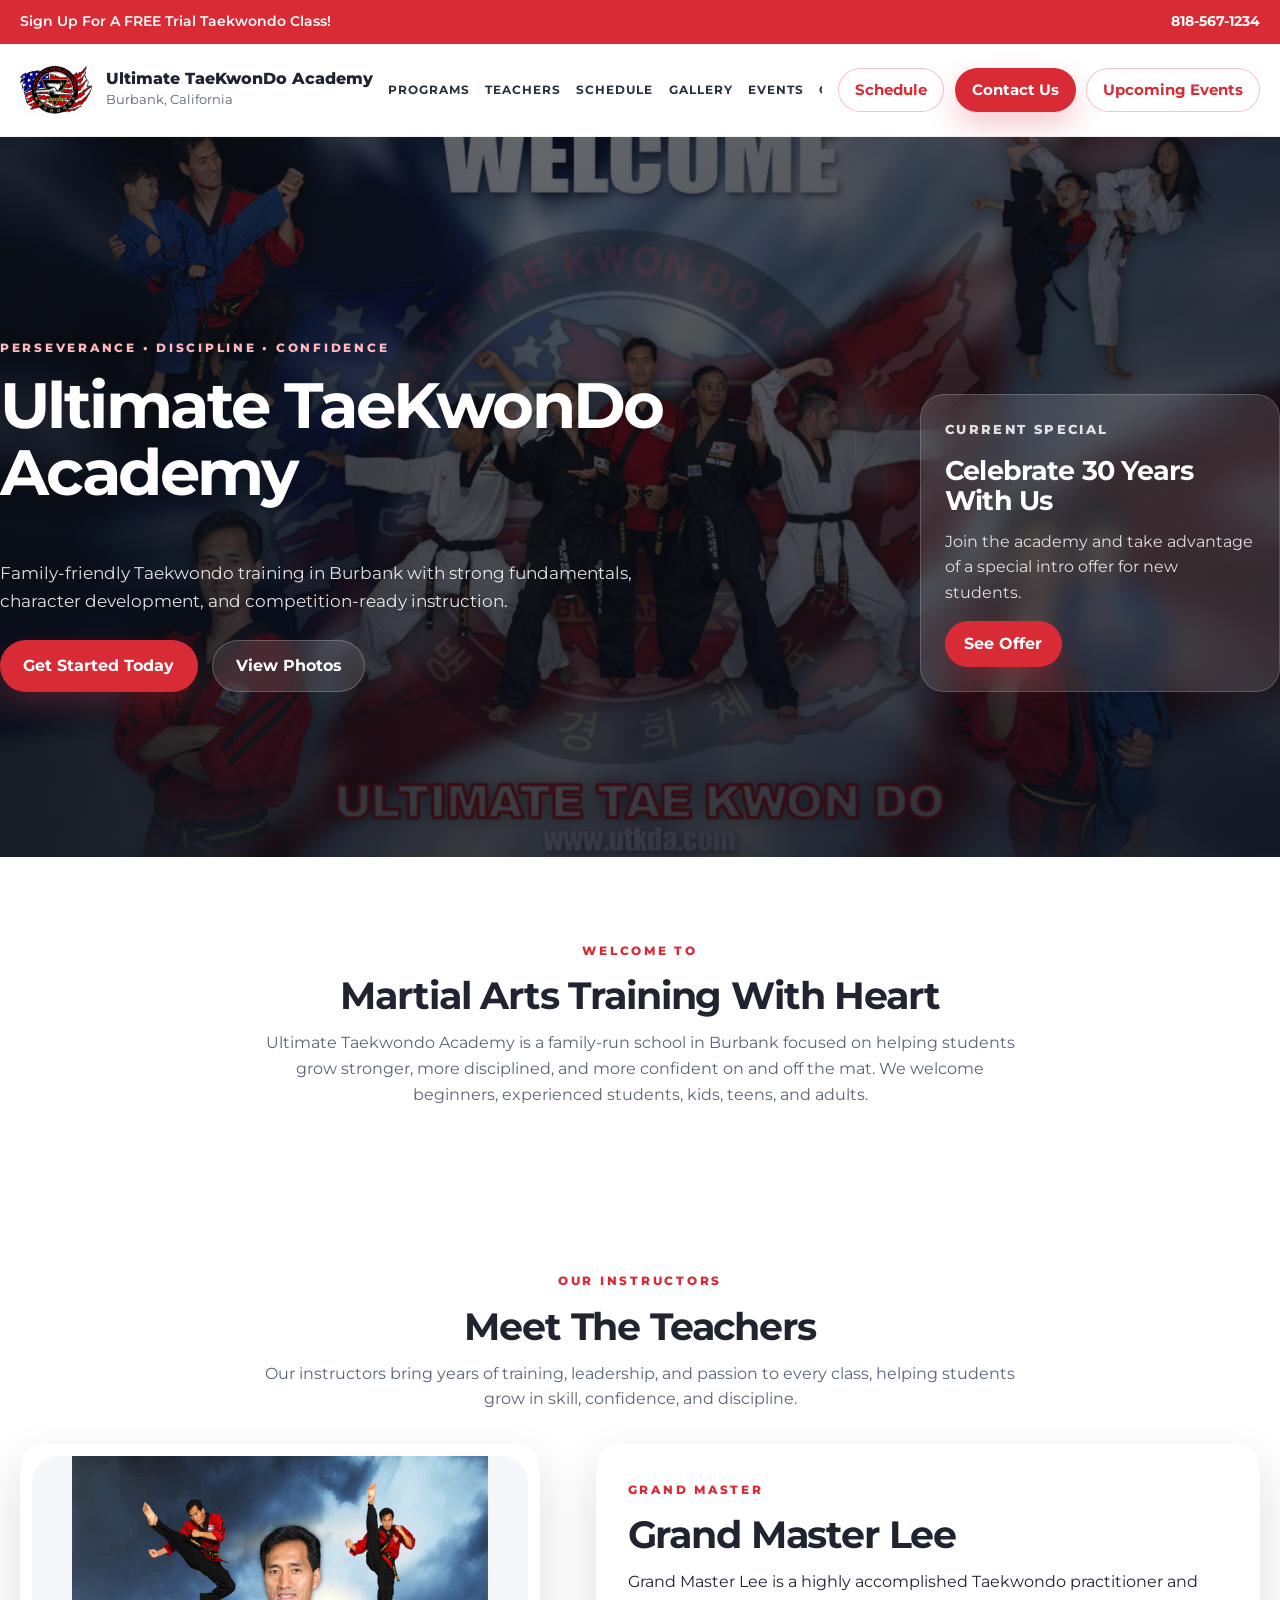
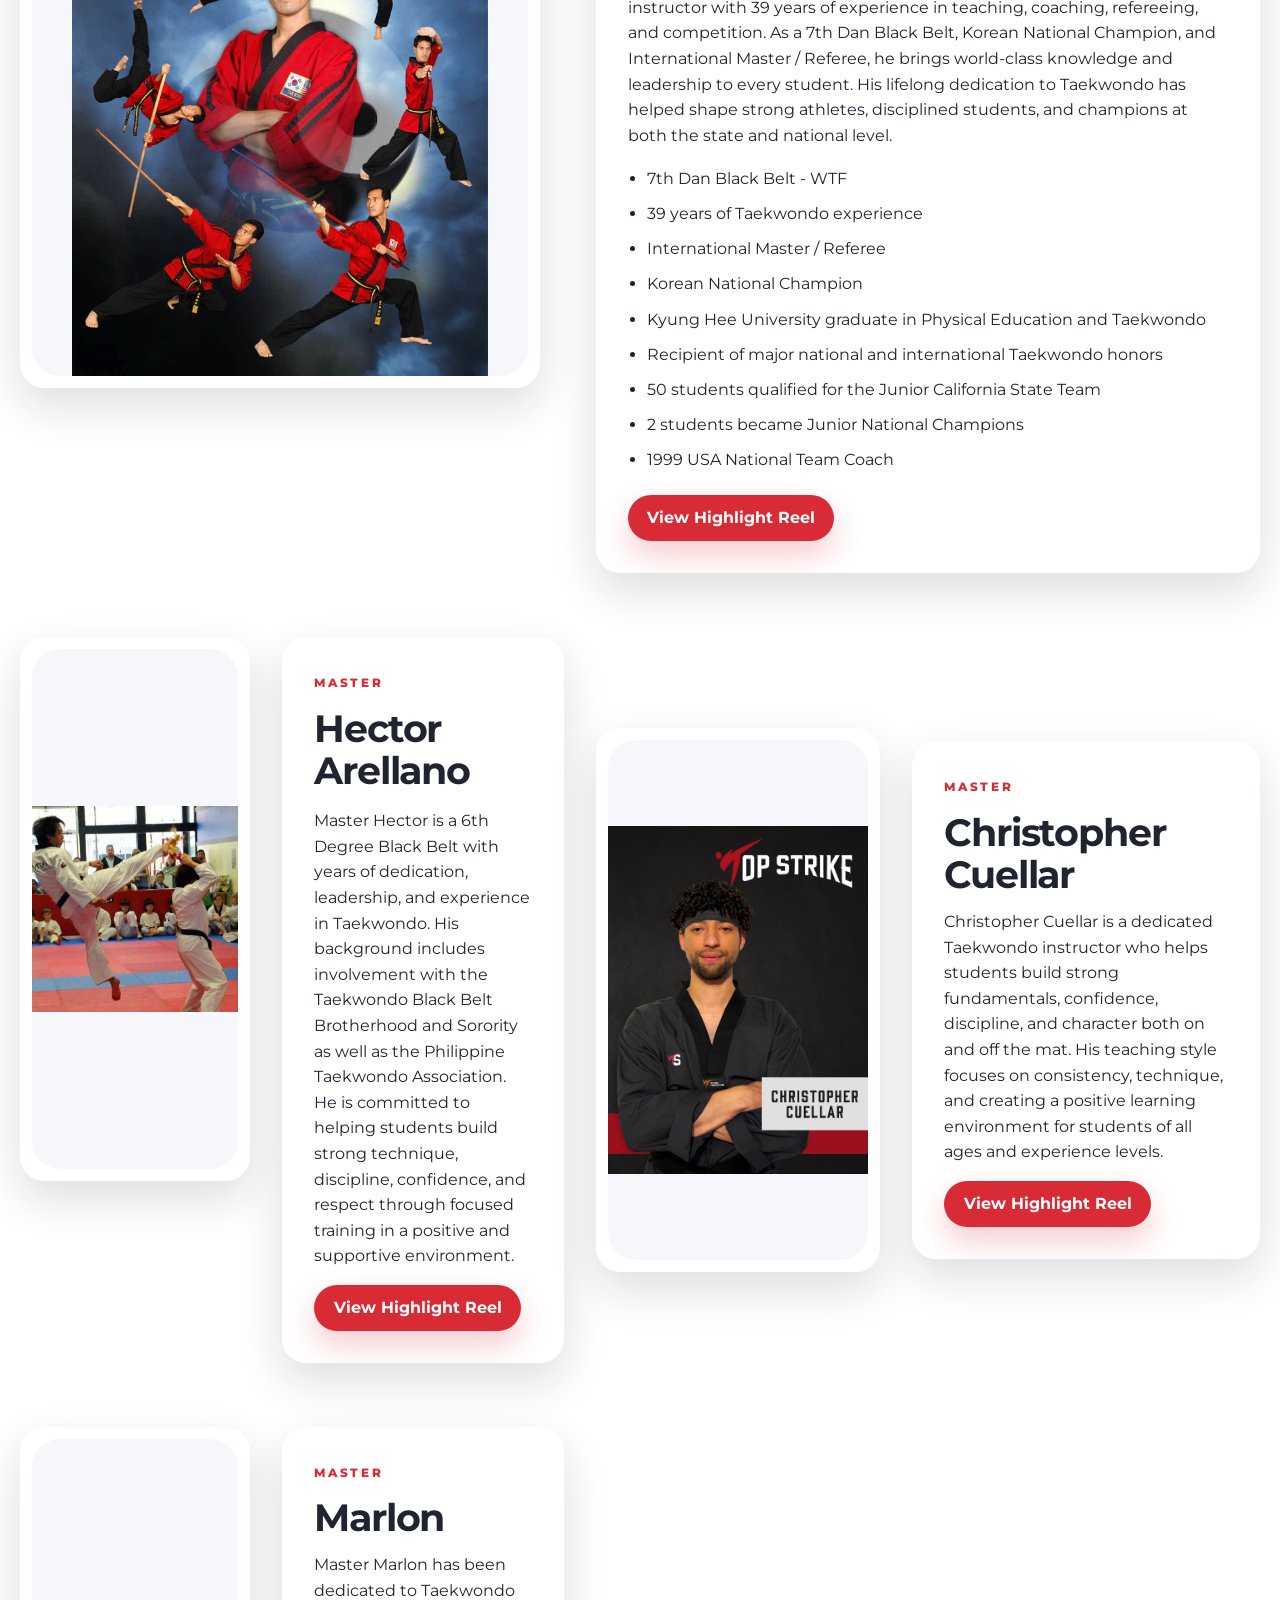
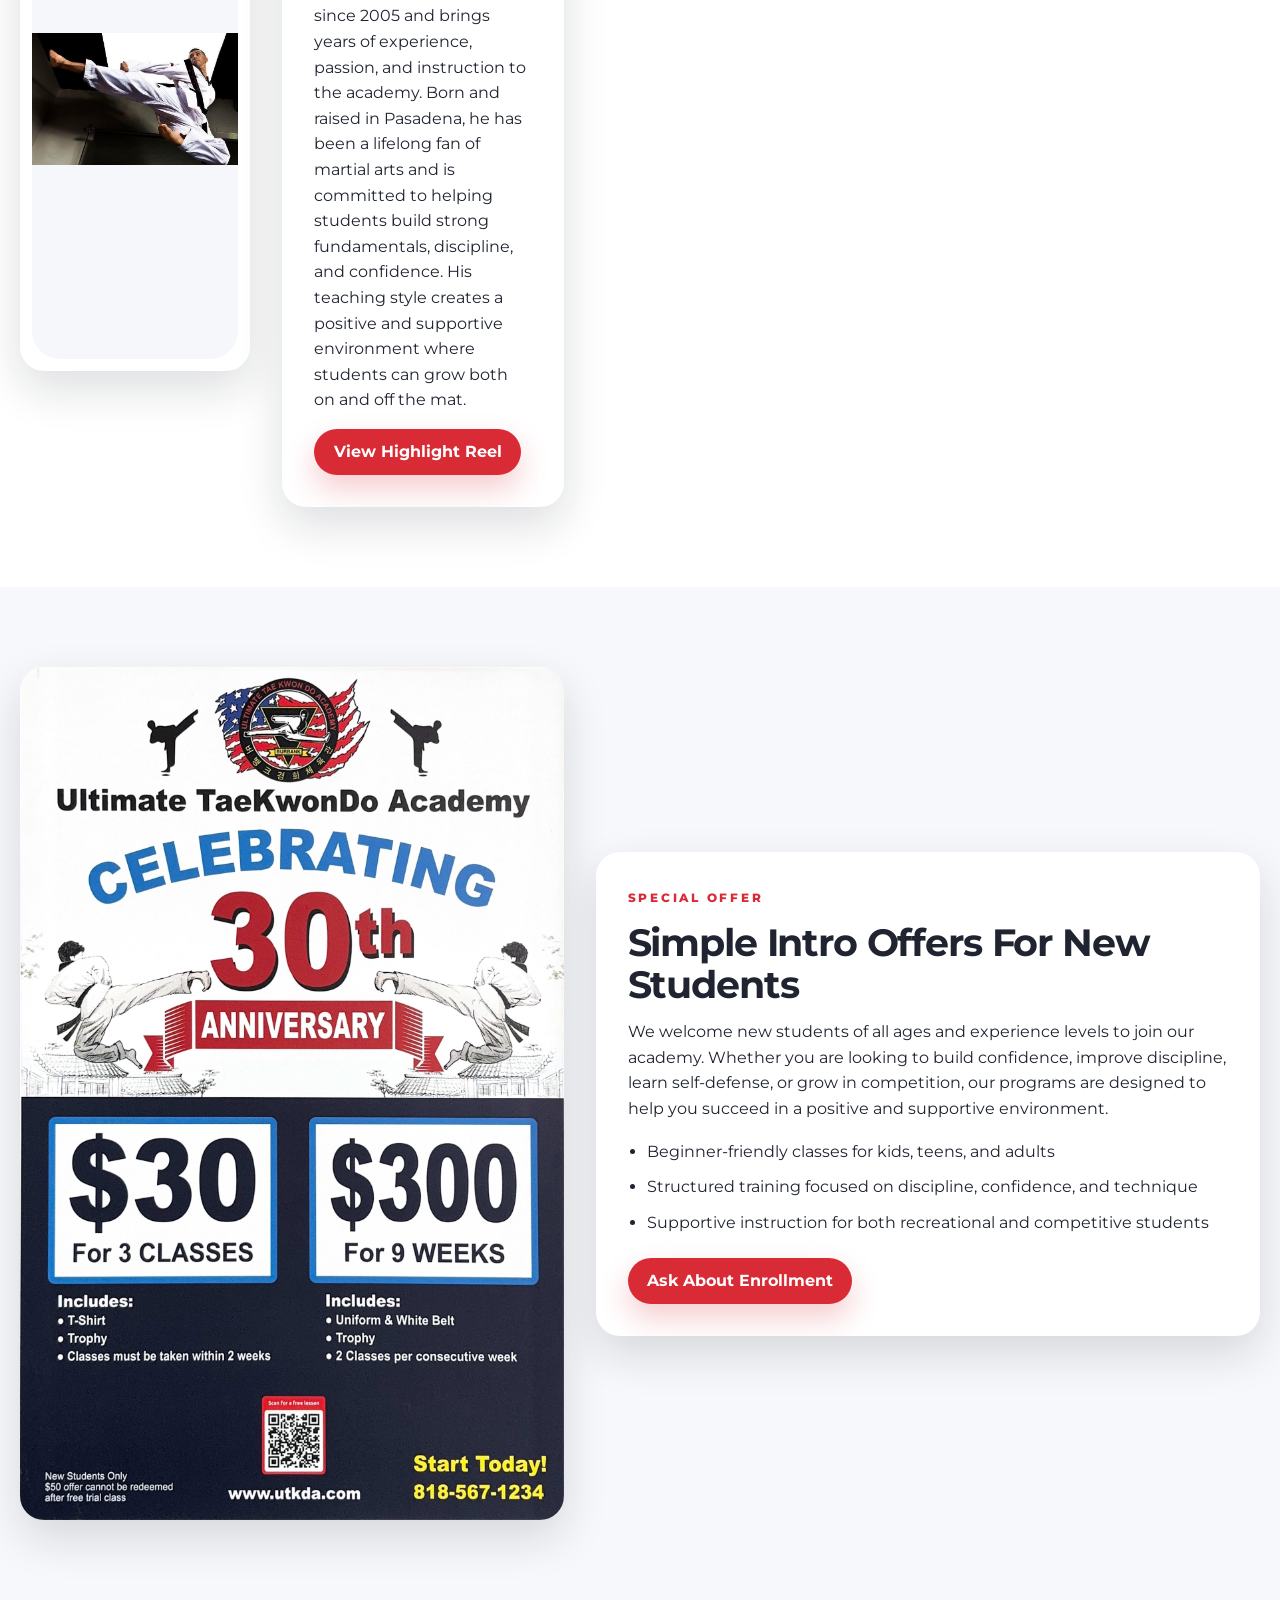
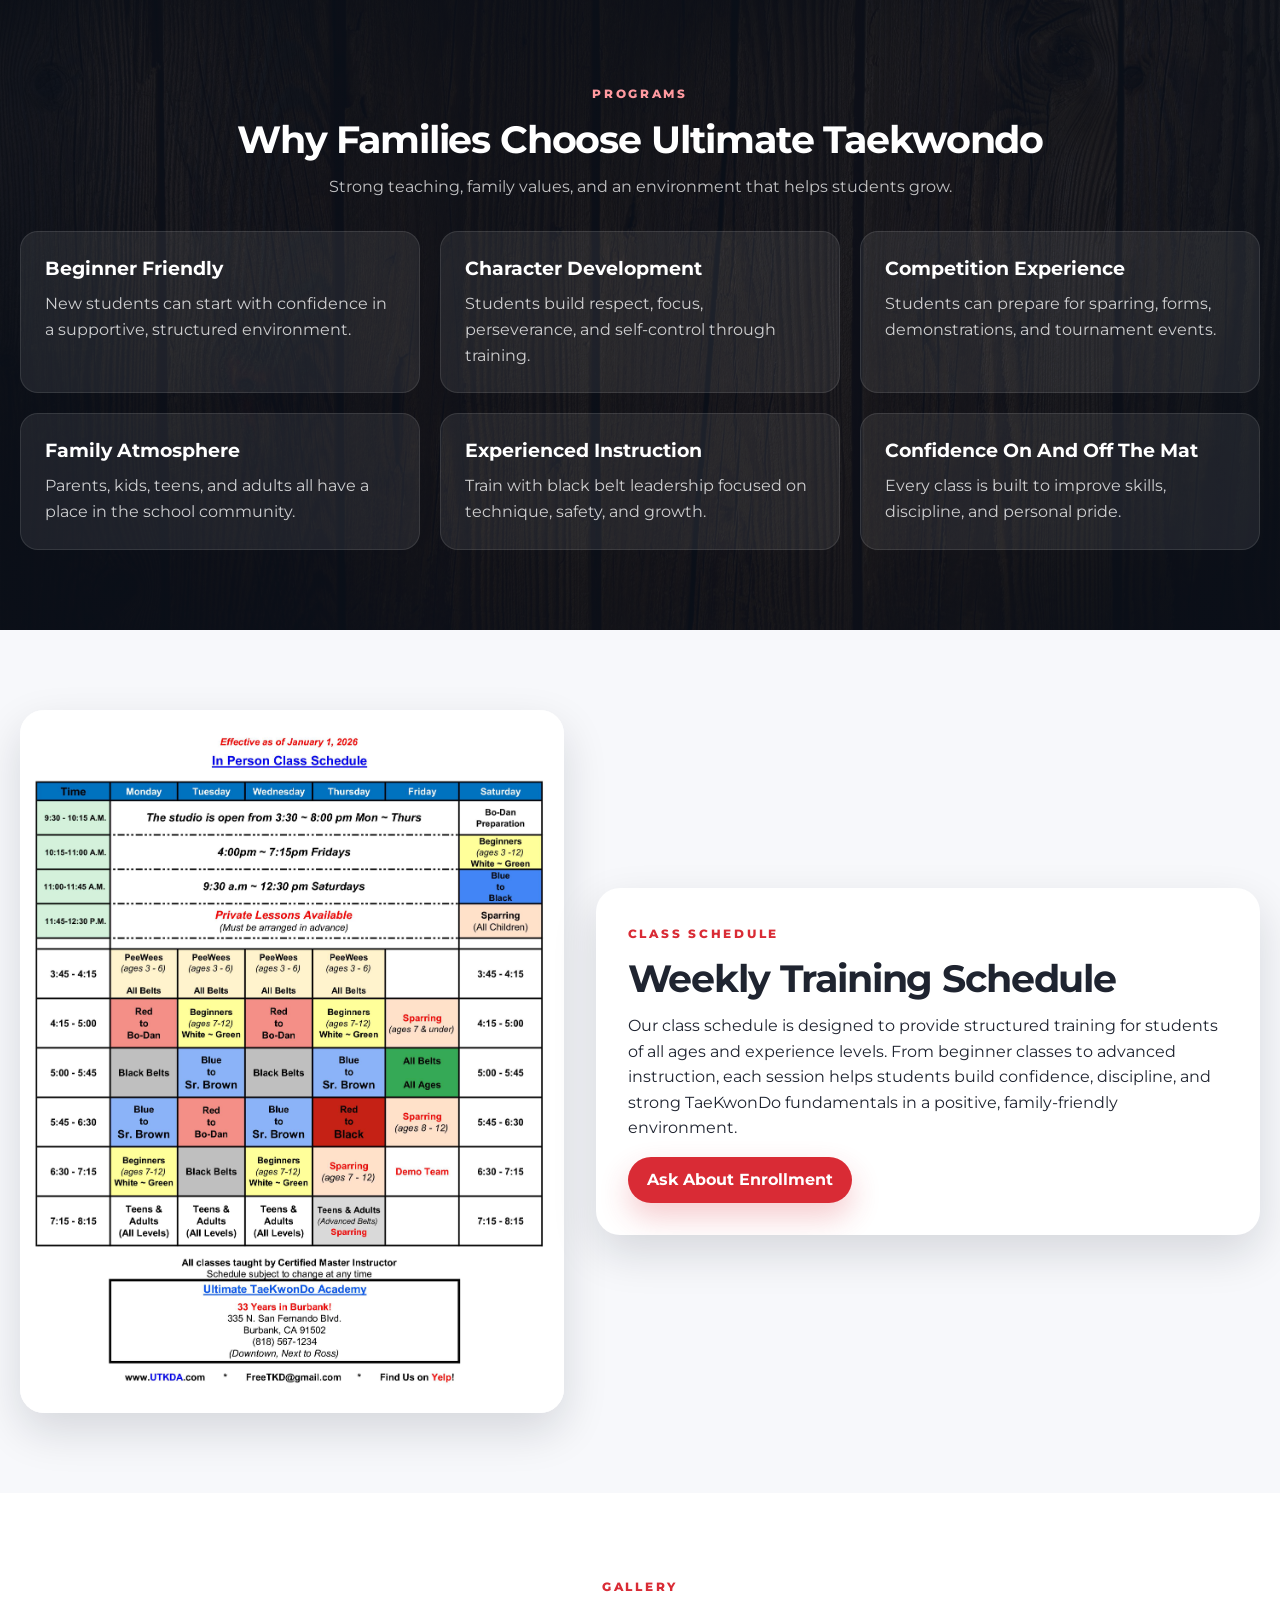
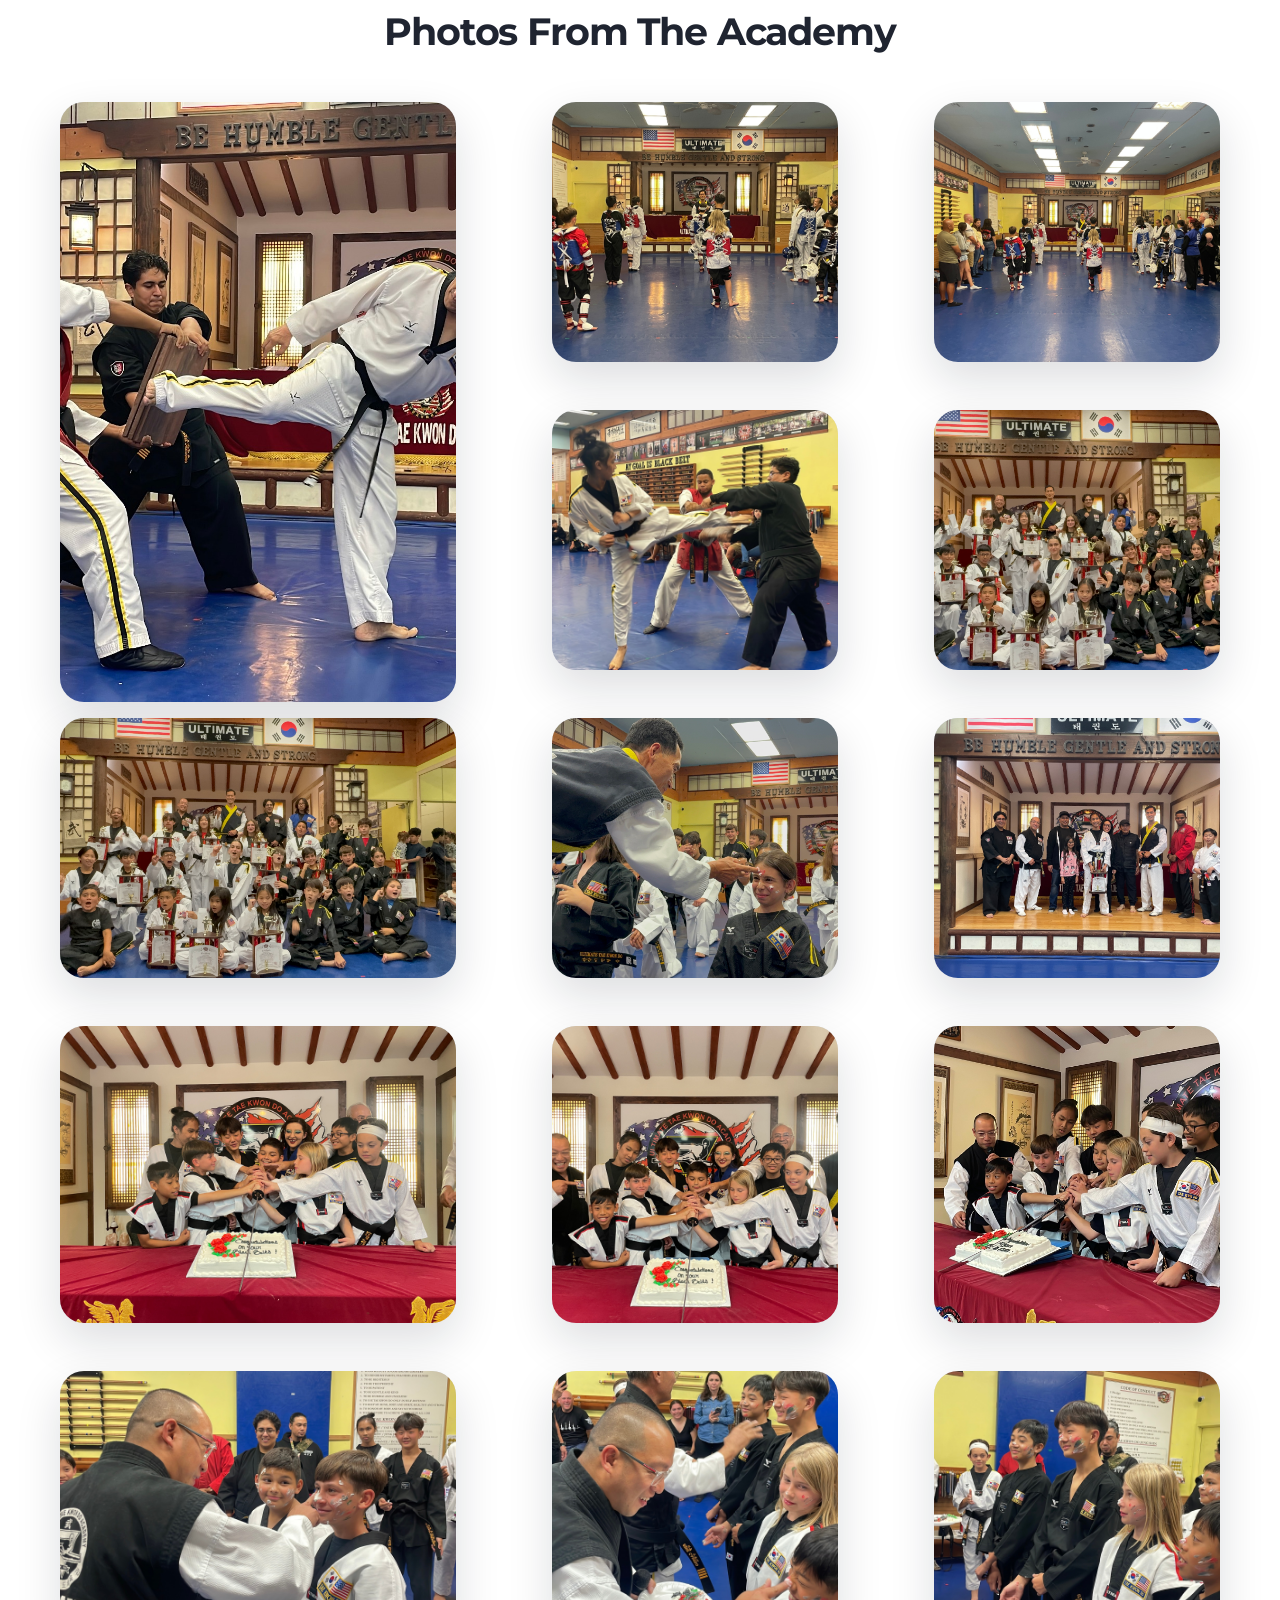
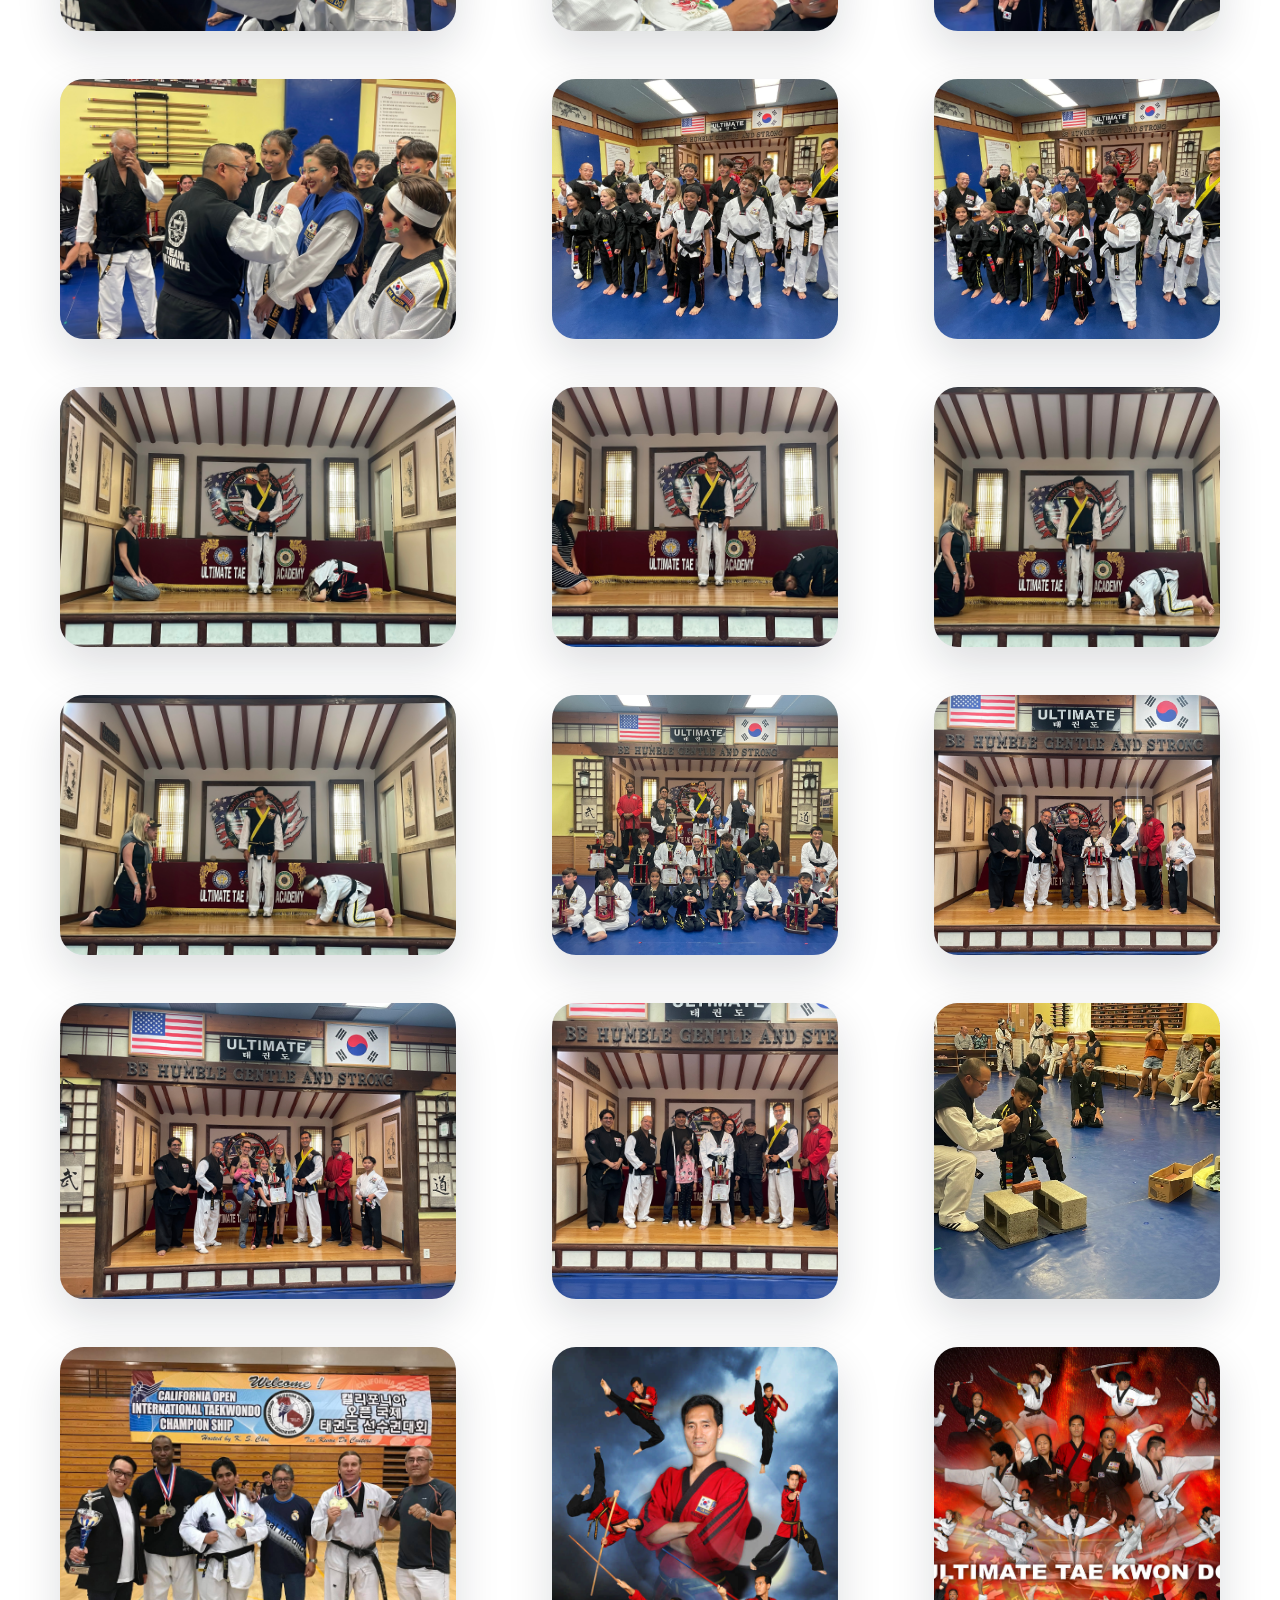
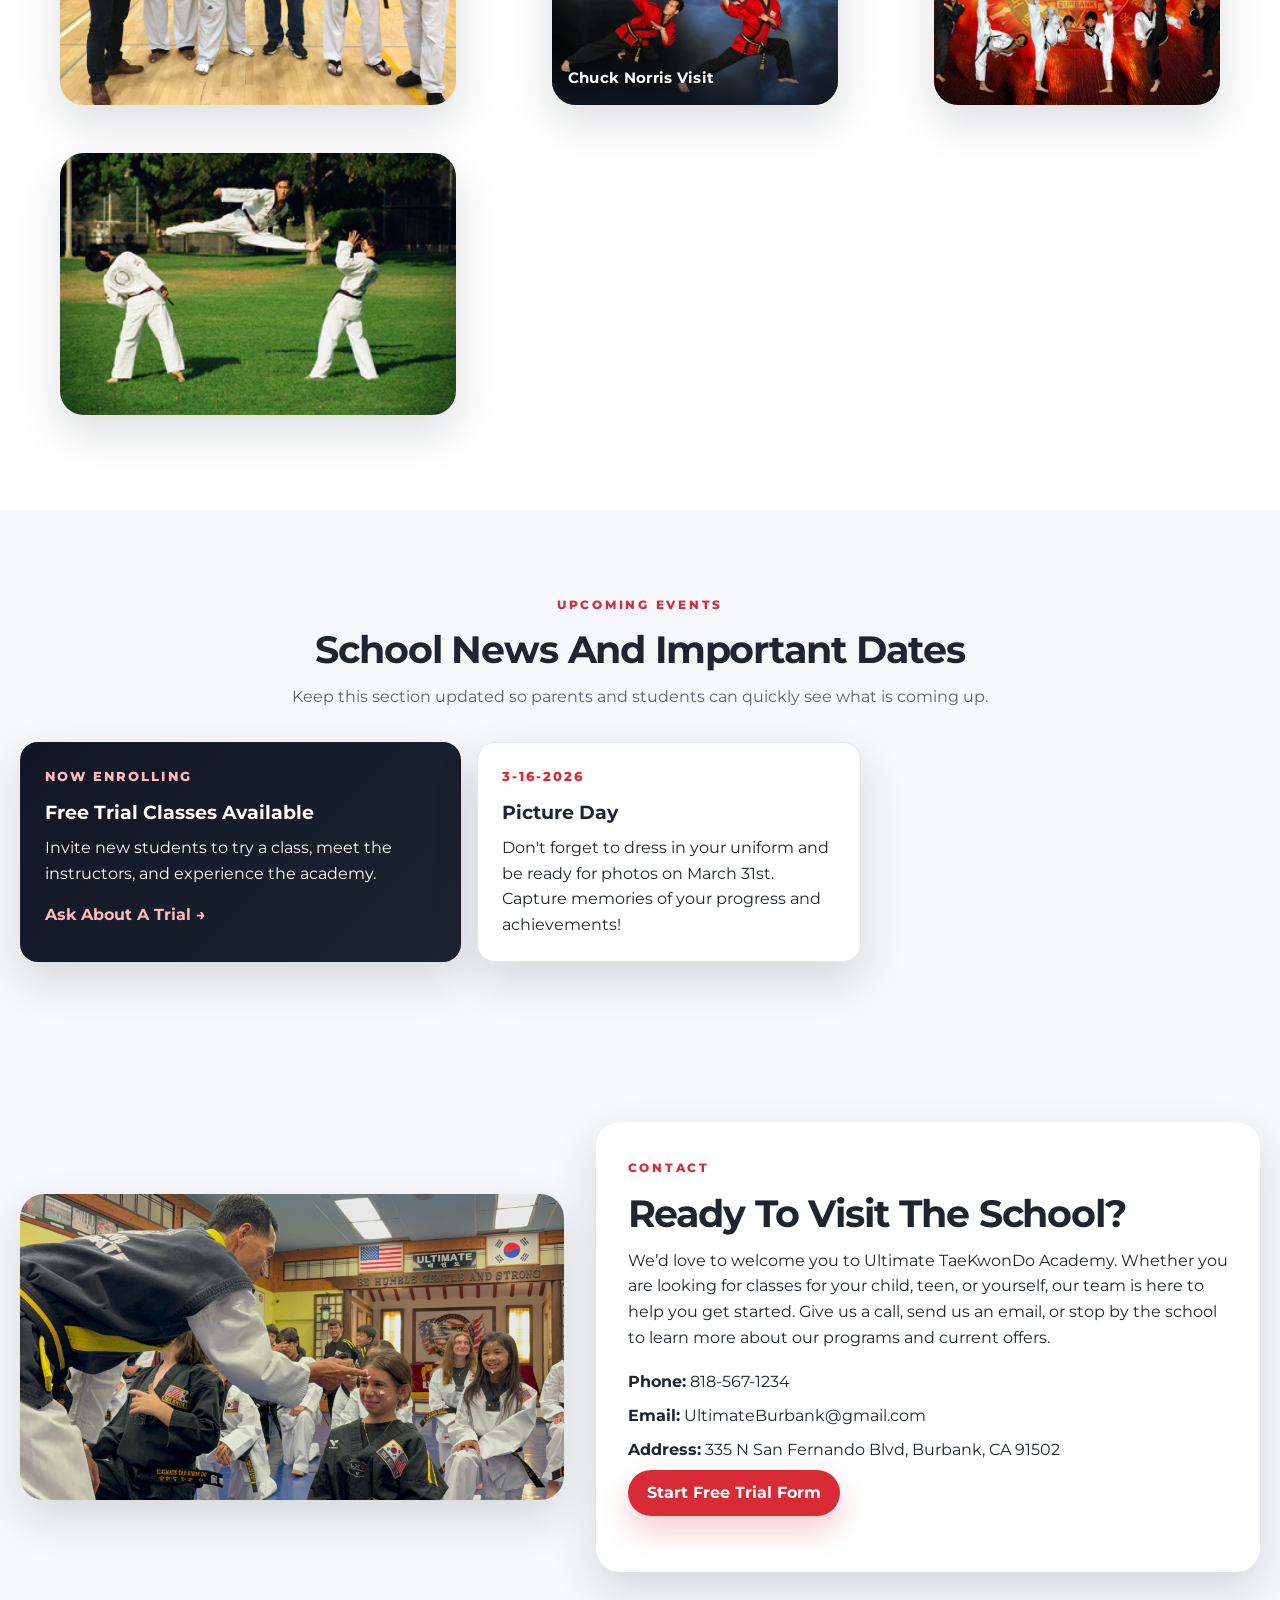
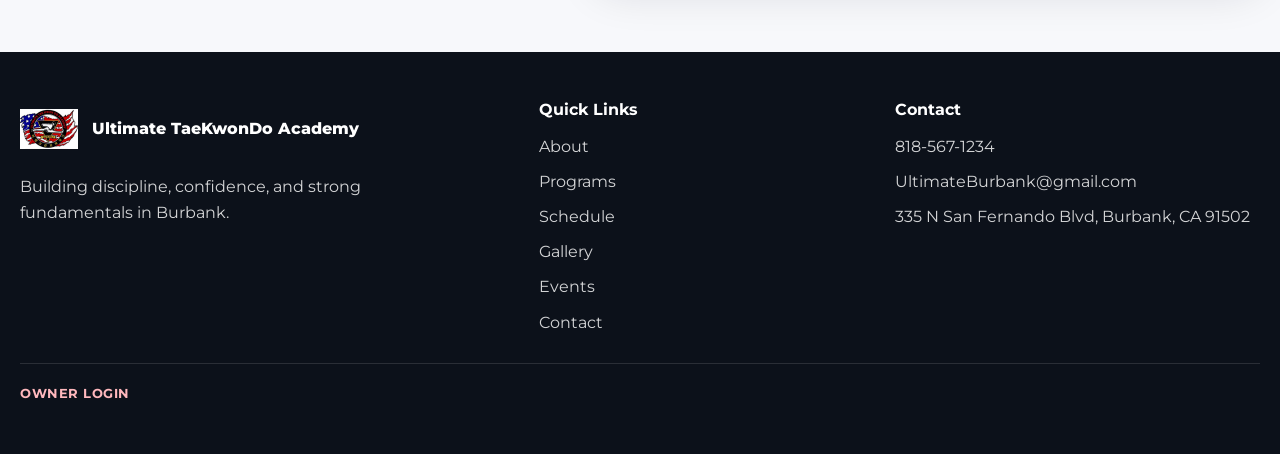
==== index.html @ 9d1178e5 "Add link to start free trial form in contact details" ====
<!DOCTYPE html>
<html lang="en">
<head>
  <meta charset="UTF-8" />
  <meta name="viewport" content="width=device-width, initial-scale=1.0" />
  <title>Ultimate Taekwondo Academy | Burbank</title>
  <meta
    name="description"
    content="Ultimate Taekwondo Academy in Burbank. Family-friendly classes, discipline, confidence, and competition training."
  />
  <link rel="preconnect" href="https://fonts.googleapis.com" />
  <link rel="preconnect" href="https://fonts.gstatic.com" crossorigin />
  <link
    href="https://fonts.googleapis.com/css2?family=Montserrat:wght@400;500;600;700;800&display=swap"
    rel="stylesheet"
  />
  <link rel="stylesheet" href="styles.css" />
</head>
<body>
  <!-- Top red bar -->
  <div class="top-strip">
    <div class="container top-strip-inner">
      <p class="top-strip-message">Sign Up For A FREE Trial Taekwondo Class!</p>
      <div class="top-strip-links">
        <span class="top-strip-phone">818-567-1234</span>
      </div>
    </div>
  </div>

  <!-- Header -->
  <header class="site-header" id="top">
    <div class="container header-row">
      <a class="site-brand" href="#top" aria-label="Ultimate TaeKwonDo Academy home">
        <img src="utkdlogo.png" alt="Ultimate TaeKwonDo Academy logo" />
        <div class="site-brand-text">
          <span class="site-brand-name">Ultimate TaeKwonDo Academy</span>
          <span class="site-brand-location">Burbank, California</span>
        </div>
      </a>

      <button
        class="menu-toggle"
        type="button"
        aria-expanded="false"
        aria-controls="site-nav"
        aria-label="Open navigation"
      >
        <span></span>
        <span></span>
        <span></span>
      </button>

      <nav class="site-nav" id="site-nav">
        <a href="#about">About</a>
        <a href="#programs">Programs</a>
        <a href="#teachers">Teachers</a>
        <a href="#schedule">Schedule</a>
        <a href="#gallery">Gallery</a>
        <a href="#events">Events</a>
        <a href="#contact">Contact</a>
      </nav>

      <div class="header-actions">
        <a class="btn btn-outline" href="#schedule">Schedule</a>
        <a class="btn btn-primary" href="#contact">Contact Us</a>
        <a class="btn btn-outline" href="#events">Upcoming Events</a>
      </div>
    </div>
  </header>

  <main>
    <!-- Hero -->
    <section class="hero" id="hero">
      <div class="hero-slides" aria-hidden="true">
        <img class="hero-slide is-active" src="utkd2.jpg" alt="Student performing a kick" />
        <img class="hero-slide" src="Testing3.jpg" alt="Board breaking demonstration" />
        <img class="hero-slide" src="Testing4.jpg" alt="Students lined up in class" />
        <img class="hero-slide" src="Testing5.jpg" alt="Families watching a Taekwondo event" />
        <img class="hero-slide" src="Testing2.jpg" alt="Student performing a kick" />
      </div>
      <div class="hero-overlay"></div>

      <div class="container hero-content-wrap">
        <div class="hero-content">
          <p class="eyebrow hero-eyebrow">Perseverance • Discipline • Confidence</p>
          <h1>Ultimate TaeKwonDo Academy</h1>
          <p class="hero-text">
            Family-friendly Taekwondo training in Burbank with strong fundamentals,
            character development, and competition-ready instruction.
          </p>
          <div class="hero-actions">
            <a class="btn btn-primary btn-large" href="#contact">Get Started Today</a>
            <a class="btn btn-glass btn-large" href="#gallery">View Photos</a>
          </div>
        </div>

        <div class="hero-notice-card">
          <p class="notice-label">Current Special</p>
          <h2>Celebrate 30 Years With Us</h2>
          <p>
            Join the academy and take advantage of a special intro offer for new students.
          </p>
          <a class="btn btn-primary" href="#special-offer">See Offer</a>
        </div>
      </div>
    </section>

    <!-- About -->
    <section class="section section-light" id="about">
      <div class="container narrow center-text">
        <p class="eyebrow">Welcome To</p>
        <h2>Martial Arts Training With Heart</h2>
        <p class="lead-text">
          Ultimate Taekwondo Academy is a family-run school in Burbank focused on
          helping students grow stronger, more disciplined, and more confident on and off the mat.
          We welcome beginners, experienced students, kids, teens, and adults.
        </p>
      </div>
    </section>

    <!-- TEACHERS -->
<section class="section section-light" id="teachers">
  <div class="container">
    <div class="section-heading center-text">
      <p class="eyebrow">Our Instructors</p>
      <h2>Meet The Teachers</h2>
      <p class="section-subtitle">
        Our instructors bring years of training, leadership, and passion to every class,
        helping students grow in skill, confidence, and discipline.
      </p>
    </div>

    <!-- Teacher 1 -->
    <div class="feature-grid teacher-feature-grid">
      <div class="feature-image-card teacher-feature-image">
        <img src="master lee.jpg" alt="Grand Master Jin H.Lee" />
      </div>

      <div class="feature-copy-card">
  <p class="eyebrow left-eyebrow">Grand Master</p>
  <h2>Grand Master Lee</h2>
  <p>
    Grand Master Lee is a highly accomplished Taekwondo practitioner and instructor
    with 39 years of experience in teaching, coaching, refereeing, and competition.
    As a 7th Dan Black Belt, Korean National Champion, and International Master / Referee,
    he brings world-class knowledge and leadership to every student. His lifelong
    dedication to Taekwondo has helped shape strong athletes, disciplined students,
    and champions at both the state and national level.
  </p>

  <ul class="check-list">
    <li>7th Dan Black Belt - WTF</li>
    <li>39 years of Taekwondo experience</li>
    <li>International Master / Referee</li>
    <li>Korean National Champion</li>
    <li>Kyung Hee University graduate in Physical Education and Taekwondo</li>
    <li>Recipient of major national and international Taekwondo honors</li>
    <li>50 students qualified for the Junior California State Team</li>
    <li>2 students became Junior National Champions</li>
    <li>1999 USA National Team Coach</li>
  </ul>

  <a class="btn btn-primary" href="https://www.youtube.com/watch?v=v4C84I9bK8o">View Highlight Reel</a>
</div>

 <!-- Teacher 2-->
    <div class="feature-grid teacher-feature-grid">
      <div class="feature-image-card teacher-feature-image">
        <img src="hector.jpg" alt="Master Hector Arellano" />
      </div>

      <div class="feature-copy-card">
        <p class="eyebrow left-eyebrow">Master</p>
        <h2>Hector Arellano</h2>
        <p>
          <p>
  Master Hector is a 6th Degree Black Belt with years of dedication, leadership, and
  experience in Taekwondo. His background includes involvement with the Taekwondo Black Belt
  Brotherhood and Sorority as well as the Philippine Taekwondo Association. He is committed
  to helping students build strong technique, discipline, confidence, and respect through
  focused training in a positive and supportive environment.
</p>
        </p>

        <a class="btn btn-primary" href="https://www.youtube.com/watch?v=3-QNGP22IAQ">View Highlight Reel</a>
      </div>
    </div>

    <!-- Teacher 3 -->
    <div class="feature-grid teacher-feature-grid">
      <div class="feature-image-card teacher-feature-image">
        <img src="Chris2.webp" alt="Master Christopher Cuellar" />
      </div>

      <div class="feature-copy-card">
        <p class="eyebrow left-eyebrow">Master</p>
        <h2>Christopher Cuellar</h2>
        <p>
          Christopher Cuellar is a dedicated Taekwondo instructor who helps students build
          strong fundamentals, confidence, discipline, and character both on and off the mat.
          His teaching style focuses on consistency, technique, and creating a positive
          learning environment for students of all ages and experience levels.
        </p>

        <a class="btn btn-primary" href="https://www.youtube.com/watch?v=3-QNGP22IAQ">View Highlight Reel</a>
      </div>
    </div>

    <!-- Teacher 4 example -->
    <div class="feature-grid teacher-feature-grid">
      <div class="feature-image-card teacher-feature-image">
        <img src="marlon.jpg" alt="Master Marlon" />
      </div>

      <div class="feature-copy-card">
        <p class="eyebrow left-eyebrow">Master</p>
        <h2>Marlon</h2>
        <p> Master Marlon has been dedicated to Taekwondo since 2005 and brings years of experience,
            passion, and instruction to the academy. Born and raised in Pasadena, he has been a lifelong
            fan of martial arts and is committed to helping students build strong fundamentals, discipline,
            and confidence. His teaching style creates a positive and supportive environment where students
            can grow both on and off the mat.
        </p>

        <a class="btn btn-primary" href="https://www.youtube.com/watch?v=a1fY-B2xbzw">View Highlight Reel</a>
      </div>
    </div>
  </div>
</section>

    <!-- Special Offer -->
    <section class="section section-offer" id="special-offer">
      <div class="container feature-grid">
        <div class="feature-image-card">
          <img src="tkdoffer3.jpg" alt="30th anniversary special offer" />
        </div>

        <div class="feature-copy-card">
          <p class="eyebrow left-eyebrow">Special Offer</p>
          <h2>Simple Intro Offers For New Students</h2>
          <p>
    We welcome new students of all ages and experience levels to join our academy.
    Whether you are looking to build confidence, improve discipline, learn self-defense,
    or grow in competition, our programs are designed to help you succeed in a positive
    and supportive environment.
  </p>

  <ul class="check-list">
    <li>Beginner-friendly classes for kids, teens, and adults</li>
    <li>Structured training focused on discipline, confidence, and technique</li>
    <li>Supportive instruction for both recreational and competitive students</li>
  </ul>

  <a class="btn btn-primary" href="#contact">Ask About Enrollment</a>
</div>
      </div>
    </section>


    <!-- Programs -->
    <section class="section section-dark" id="programs">
      <div class="container">
        <div class="section-heading center-text">
          <p class="eyebrow eyebrow-light">Programs</p>
          <h2>Why Families Choose Ultimate Taekwondo</h2>
          <p class="section-subtitle">
            Strong teaching, family values, and an environment that helps students grow.
          </p>
        </div>

        <div class="card-grid">
          <article class="info-card">
            <h3>Beginner Friendly</h3>
            <p>New students can start with confidence in a supportive, structured environment.</p>
          </article>
          <article class="info-card">
            <h3>Character Development</h3>
            <p>Students build respect, focus, perseverance, and self-control through training.</p>
          </article>
          <article class="info-card">
            <h3>Competition Experience</h3>
            <p>Students can prepare for sparring, forms, demonstrations, and tournament events.</p>
          </article>
          <article class="info-card">
            <h3>Family Atmosphere</h3>
            <p>Parents, kids, teens, and adults all have a place in the school community.</p>
          </article>
          <article class="info-card">
            <h3>Experienced Instruction</h3>
            <p>Train with black belt leadership focused on technique, safety, and growth.</p>
          </article>
          <article class="info-card">
            <h3>Confidence On And Off The Mat</h3>
            <p>Every class is built to improve skills, discipline, and personal pride.</p>
          </article>
        </div>
      </div>
    </section>

    <!-- Schedule -->
    <section class="section section-offer" id="schedule">
      <div class="container feature-grid">
        <div class="feature-image-card">
          <img src="2026 class.jpg" alt="Ultimate TaeKwonDo Academy class schedule" />
        </div>

        <div class="feature-copy-card">
          <p class="eyebrow left-eyebrow">Class Schedule</p>
          <h2>Weekly Training Schedule</h2>
          <p>
            Our class schedule is designed to provide structured training for students of all ages
            and experience levels. From beginner classes to advanced instruction, each session helps
            students build confidence, discipline, and strong TaeKwonDo fundamentals in a positive,
            family-friendly environment.
          </p>


          <a class="btn btn-primary" href="#contact">Ask About Enrollment</a>
        </div>
      </div>
    </section>

    <!-- Gallery -->
    <section class="section section-light" id="gallery">
      <div class="container">
        <div class="section-heading center-text">
          <p class="eyebrow">Gallery</p>
          <h2>Photos From The Academy</h2>
        </div>

        <div class="gallery-grid" id="galleryGrid">
          <figure class="gallery-card gallery-card-large">
            <img src="Testing3.jpg" alt="Board breaking demonstration" />
          </figure>
          <figure class="gallery-card">
            <img src="Testing4.jpg" alt="Students lined up in front of the instructor" />
          </figure>
          <figure class="gallery-card">
            <img src="Testing5.jpg" alt="Families and students gathered for class" />
          </figure>
          <figure class="gallery-card">
            <img src="Testing2.jpg" alt="Student performing a kick during training" />
          </figure>
          <figure class="gallery-card">
            <img src="BC1.jpg" alt="Group photo" />
          </figure>
          <figure class="gallery-card">
            <img src="BC2.jpg" alt="Group photo 2" />
          </figure>
          <figure class="gallery-card">
            <img src="BC3.jpg" alt="Group photo 3" />
          </figure>
          <figure class="gallery-card">
            <img src="anniversary-01-group-stage-trophy.jpg" alt="Anniversary group photo 1" />
          </figure>
          <figure class="gallery-card">
            <img src="anniversary-02-cake-cutting-closeup.jpg" alt="Cake cutting close-up" />
          </figure>
          <figure class="gallery-card">
            <img src="anniversary-03-cake-cutting-group.jpg" alt="Cake cutting group photo" />
          </figure>
          <figure class="gallery-card">
            <img src="anniversary-04-cake-cutting-side-angle.jpg" alt="Cake cutting side angle" />
          </figure>
          <figure class="gallery-card">
            <img src="anniversary-05-frosting-fun-boys.jpg" alt="Frosting fun photo" />
          </figure>
          <figure class="gallery-card">
            <img src="anniversary-06-frosting-fun-group.jpg" alt="Frosting fun group" />
          </figure>
          <figure class="gallery-card">
            <img src="anniversary-07-students-with-frosting.jpg" alt="Students with frosting" />
          </figure>
          <figure class="gallery-card">
            <img src="anniversary-08-frosting-blue-uniform.jpg" alt="Blue uniform frosting photo" />
          </figure>
          <figure class="gallery-card">
            <img src="anniversary-09-group-photo-dojo.jpg" alt="Dojo group photo" />
          </figure>
          <figure class="gallery-card">
            <img src="anniversary-10-group-fighting-pose.jpg" alt="Group fighting pose" />
          </figure>
          <figure class="gallery-card">
            <img src="anniversary-11-belt-ceremony-girl-bow.jpg" alt="Belt ceremony girl bow" />
          </figure>
          <figure class="gallery-card">
            <img src="anniversary-12-belt-ceremony-boy-bow.jpg" alt="Belt ceremony boy bow" />
          </figure>
          <figure class="gallery-card">
            <img src="anniversary-13-belt-ceremony-white-uniform-bow.jpg" alt="White uniform bow ceremony" />
          </figure>
          <figure class="gallery-card">
            <img src="anniversary-14-belt-ceremony-rise.jpg" alt="Belt ceremony rise" />
          </figure>
          <figure class="gallery-card">
            <img src="anniversary-15-awards-group-trophies.jpg" alt="Awards group with trophies" />
          </figure>
          <figure class="gallery-card">
            <img src="anniversary-16-family-stage-trophy-boy.jpg" alt="Family stage trophy photo" />
          </figure>
          <figure class="gallery-card">
            <img src="anniversary-17-family-stage-trophy-girl.jpg" alt="Family stage trophy girl" />
          </figure>
          <figure class="gallery-card">
            <img src="anniversary-18-family-group-stage-trophy.jpg" alt="Family group stage trophy" />
          </figure>
          <figure class="gallery-card">
            <img src="anniversary-19-brick-break-prep.jpg" alt="Brick break preparation" />
          </figure>
          <figure class="gallery-card">
            <img src="california open.jpg" alt="California Open" />
          </figure>
          <figure class="gallery-card">
            <img src="chuck norris.jpg" alt="Chuck Norris" />
          </figure>
          <figure class="gallery-card">
            <img src="utkd.jpg" alt="Ultimate Taekwondo Academy" />
          </figure>
          <figure class="gallery-card">
            <img src="scissors.jpg" alt="Scissors kick" />
          </figure>
        </div>
      </div>
    </section>

    <!-- Events -->
    <section class="section section-news" id="events">
      <div class="container">
        <div class="section-heading center-text">
          <p class="eyebrow">Upcoming Events</p>
          <h2>School News And Important Dates</h2>
          <p class="section-subtitle">
            Keep this section updated so parents and students can quickly see what is coming up.
          </p>
        </div>

        <div class="news-grid" id="newsGrid">
          <article class="news-card featured-news-card">
            <p class="news-date">Now Enrolling</p>
            <h3>Free Trial Classes Available</h3>
            <p>
              Invite new students to try a class, meet the instructors, and experience the academy.
            </p>
            <a href="#contact" class="text-link">Ask About A Trial →</a>
          </article>

          <article class="news-card">
            <p class="news-date">3-13-2026</p>
            <h3>Upcoming Belt Test</h3>
            <p>
              March 15th is the next belt test. Make sure to review the requirements and practice your forms!
            </p>
          </article>

          <article class="news-card">
            <p class="news-date">3-16-2026</p>
            <h3>Picture Day</h3>
            <p>
              Don't forget to dress in your uniform and be ready for photos on March 31st. Capture memories of your progress and achievements!
            </p>
          </article>
        </div>
      </div>
    </section>

    <!-- Contact -->
    <section class="section section-contact" id="contact">
      <div class="container contact-grid">
        <div class="contact-image-card">
          <img src="BC3.jpg" alt="Students at the academy" />
        </div>

        <div class="contact-copy-card">
          <p class="eyebrow left-eyebrow">Contact</p>
          <h2>Ready To Visit The School?</h2>
          <p>
            We’d love to welcome you to Ultimate TaeKwonDo Academy.
            Whether you are looking for classes for your child, teen, or yourself, our team is here to help you get started.
            Give us a call, send us an email, or stop by the school to learn more about our programs and current offers.
          </p>

          <div class="contact-details">
            <p><strong>Phone:</strong> 818-567-1234</p>
            <p><strong>Email:</strong> UltimateBurbank@gmail.com</p>
            <p><strong>Address:</strong> 335 N San Fernando Blvd, Burbank, CA 91502</p>
            <a href="trial.html" target="_blank" rel="noopener" class="btn btn-primary">
                Start Free Trial Form
          </a>
          </div>
        </div>
      </div>
    </section>
  </main>

  <footer class="site-footer">
    <div class="container footer-grid">
      <div>
        <a class="footer-brand" href="#top">
          <img src="utkdlogo.png" alt="Ultimate TaeKwonDo Academy logo" />
          <span>Ultimate TaeKwonDo Academy</span>
        </a>
        <p class="footer-text">
          Building discipline, confidence, and strong fundamentals in Burbank.
        </p>
      </div>

      <div>
        <h3 class="footer-title">Quick Links</h3>
        <ul class="footer-list">
          <li><a href="#about">About</a></li>
          <li><a href="#programs">Programs</a></li>
          <li><a href="#schedule">Schedule</a></li>
          <li><a href="#gallery">Gallery</a></li>
          <li><a href="#events">Events</a></li>
          <li><a href="#contact">Contact</a></li>
        </ul>
      </div>

      <div>
        <h3 class="footer-title">Contact</h3>
        <ul class="footer-list footer-contact-list">
          <li>818-567-1234</li>
          <li>UltimateBurbank@gmail.com</li>
          <li>335 N San Fernando Blvd, Burbank, CA 91502</li>
        </ul>
      </div>
    </div>
    <div class="container footer-admin-row">
      <a class="footer-admin-link" href="admin/">Owner Login</a>
    </div>
  </footer>

  <!-- Lightbox -->
  <div class="lightbox" id="lightbox" aria-hidden="true">
    <div class="lightbox-backdrop"></div>

    <div class="lightbox-content" role="dialog" aria-modal="true" aria-label="Image preview">
      <button class="lightbox-close" id="lightboxClose" aria-label="Close image preview">
        &times;
      </button>

      <img id="lightboxImage" src="" alt="" />

      <div class="lightbox-actions">
        <a id="lightboxDownload" class="btn btn-primary" href="" download>
          Download Image
        </a>
      </div>
    </div>
  </div>

  <script src="script.js"></script>
</body>
</html>
---- styles.css ----
:root {
  --red: #d92b35;
  --red-dark: #b51f27;
  --navy: #101723;
  --navy-soft: #1c2431;
  --white: #ffffff;
  --off-white: #f7f8fb;
  --text: #1f2430;
  --muted: #5b6474;
  --border: #e6e8ee;
  --shadow: 0 18px 45px rgba(16, 23, 35, 0.14);
  --radius-lg: 24px;
  --radius-md: 18px;
  --radius-sm: 12px;
  --max-width: 1400px;
}

*,
*::before,
*::after {
  box-sizing: border-box;
}

html {
  scroll-behavior: smooth;
}

body {
  margin: 0;
  font-family: "Montserrat", system-ui, -apple-system, BlinkMacSystemFont, "Segoe UI", sans-serif;
  color: var(--text);
  background: var(--off-white);
  line-height: 1.6;
}

img {
  display: block;
  max-width: 100%;
}

a {
  color: inherit;
  text-decoration: none;
}

button,
input,
textarea {
  font: inherit;
}

.container {
  width: min(var(--max-width), calc(100% - 2.5rem));
  margin: 0 auto;
}

.narrow {
  max-width: 850px;
}

.section {
  padding: 5rem 0;
}

.section-light {
  background: var(--white);
}

.section-dark {
  background:
    linear-gradient(rgba(11, 17, 27, 0.88), rgba(11, 17, 27, 0.88)),
    url("wood.jpg") center / cover;
  color: var(--white);
}

.section-offer,
.section-contact,
.section-news {
  background: var(--off-white);
}

.center-text {
  text-align: center;
}

.section-heading {
  margin-bottom: 2rem;
}

.section-subtitle,
.lead-text {
  color: var(--muted);
  max-width: 760px;
  margin: 0 auto;
}

.section-dark .section-subtitle,
.section-dark .lead-text {
  color: rgba(255, 255, 255, 0.74);
}

h1,
h2,
h3,
p {
  margin-top: 0;
}

h1 {
  font-size: clamp(2.8rem, 5vw, 4.6rem);
  line-height: 1.05;
  letter-spacing: -0.04em;
}

h2 {
  font-size: clamp(2rem, 3vw, 3rem);
  line-height: 1.1;
  letter-spacing: -0.03em;
  margin-bottom: 0.8rem;
}

h3 {
  font-size: 1.2rem;
  line-height: 1.25;
  margin-bottom: 0.7rem;
}

.eyebrow {
  display: inline-block;
  margin-bottom: 0.9rem;
  font-size: 0.78rem;
  font-weight: 800;
  letter-spacing: 0.22em;
  text-transform: uppercase;
  color: var(--red);
}

.eyebrow-light {
  color: #ff9aa0;
}

.left-eyebrow {
  text-align: left;
}

.btn {
  display: inline-flex;
  align-items: center;
  justify-content: center;
  gap: 0.5rem;
  min-height: 46px;
  padding: 0.75rem 1.15rem;
  border: 1px solid transparent;
  border-radius: 999px;
  font-weight: 700;
  line-height: 1;
  white-space: nowrap;
  transition:
    transform 0.2s ease,
    background-color 0.2s ease,
    border-color 0.2s ease,
    color 0.2s ease,
    box-shadow 0.2s ease;
}

.btn:hover {
  transform: translateY(-2px);
}

.btn-primary {
  background: var(--red);
  color: var(--white);
  box-shadow: 0 14px 30px rgba(217, 43, 53, 0.24);
}

.btn-primary:hover {
  background: var(--red-dark);
}

.btn-outline {
  background: var(--white);
  color: var(--red);
  border-color: rgba(217, 43, 53, 0.28);
}

.btn-glass {
  background: rgba(255, 255, 255, 0.12);
  color: var(--white);
  border-color: rgba(255, 255, 255, 0.22);
  backdrop-filter: blur(10px);
}

.btn-large {
  min-height: 52px;
  padding-inline: 1.4rem;
}

.text-link {
  color: var(--red);
  font-weight: 700;
}

.top-strip {
  background: var(--red);
  color: var(--white);
  font-size: 0.9rem;
}

.top-strip-inner {
  display: flex;
  align-items: center;
  justify-content: space-between;
  gap: 1rem;
  min-height: 44px;
}

.top-strip-message {
  margin: 0;
  font-weight: 600;
}

.top-strip-links {
  display: flex;
  align-items: center;
  gap: 0.95rem;
  font-weight: 700;
}

.top-strip-phone {
  white-space: nowrap;
}

.site-header {
  position: sticky;
  top: 0;
  z-index: 50;
  background: rgba(255, 255, 255, 0.96);
  backdrop-filter: blur(14px);
  border-bottom: 1px solid rgba(17, 24, 39, 0.06);
}

.header-row {
  display: grid;
  grid-template-columns: auto minmax(0, 1fr) auto;
  align-items: center;
  gap: 1rem;
  min-height: 92px;
}

.site-brand {
  display: inline-flex;
  align-items: center;
  gap: 0.85rem;
  min-width: 0;
}

.site-brand img {
  width: 72px;
  height: 72px;
  object-fit: contain;
  flex-shrink: 0;
}

.site-brand-text {
  display: flex;
  flex-direction: column;
  gap: 0.1rem;
  min-width: 0;
}

.site-brand-name {
  font-size: 0.98rem;
  font-weight: 800;
  line-height: 1.15;
}

.site-brand-location {
  font-size: 0.82rem;
  color: var(--muted);
}

.site-nav {
  display: flex;
  align-items: center;
  justify-content: center;
  gap: 0.95rem;
  flex-wrap: nowrap;
  min-width: 0;
  overflow: hidden;
}

.site-nav a {
  font-size: 0.78rem;
  font-weight: 700;
  letter-spacing: 0.08em;
  text-transform: uppercase;
  color: #263040;
  white-space: nowrap;
  padding: 0.35rem 0;
}

.site-nav a:hover {
  color: var(--red);
}

.header-actions {
  display: flex;
  align-items: center;
  gap: 0.65rem;
  flex-wrap: nowrap;
}

.header-actions .btn {
  min-height: 44px;
  padding: 0.75rem 1rem;
  font-size: 0.94rem;
}

.menu-toggle {
  display: none;
  width: 48px;
  height: 48px;
  padding: 0;
  border: 1px solid var(--border);
  border-radius: 14px;
  background: var(--white);
  justify-content: center;
  align-items: center;
  flex-direction: column;
  gap: 5px;
  cursor: pointer;
}

.menu-toggle span {
  width: 20px;
  height: 2px;
  background: var(--navy);
  border-radius: 999px;
}

.hero {
  position: relative;
  min-height: 80vh;
  display: flex;
  align-items: center;
  overflow: hidden;
  color: var(--white);
  background: #1d2230;
}

.hero-slides,
.hero-overlay {
  position: absolute;
  inset: 0;
}

.hero-slides {
  z-index: 0;
}

.hero-slide {
  position: absolute;
  inset: 0;
  width: 100%;
  height: 100%;
  object-fit: cover;
  opacity: 0;
  transform: scale(1.03);
  transition: opacity 1s ease, transform 6s ease;
}

.hero-slide.is-active {
  opacity: 1;
  transform: scale(1);
}

.hero-overlay {
  z-index: 1;
  background:
    linear-gradient(90deg, rgba(9, 13, 21, 0.76) 0%, rgba(9, 13, 21, 0.55) 42%, rgba(9, 13, 21, 0.7) 100%),
    linear-gradient(180deg, rgba(9, 13, 21, 0.18) 0%, rgba(9, 13, 21, 0.58) 100%);
}

.hero-content-wrap {
  position: relative;
  z-index: 2;
  width: 100%;
  display: grid;
  grid-template-columns: minmax(0, 1.35fr) minmax(280px, 360px);
  gap: 2rem;
  align-items: end;
  padding: 7rem 0 5rem;
}

.hero-content {
  max-width: 760px;
}

.hero-eyebrow {
  color: #ffb7bb;
}

.hero-text {
  max-width: 640px;
  margin-bottom: 1.6rem;
  font-size: 1.08rem;
  color: rgba(255, 255, 255, 0.88);
}

.hero-actions {
  display: flex;
  flex-wrap: wrap;
  gap: 0.9rem;
}

.hero-notice-card {
  background: rgba(255, 255, 255, 0.12);
  border: 1px solid rgba(255, 255, 255, 0.18);
  border-radius: var(--radius-lg);
  padding: 1.5rem;
  backdrop-filter: blur(12px);
  box-shadow: var(--shadow);
}

.notice-label {
  margin-bottom: 0.6rem;
  color: #ffc6ca;
  font-size: 0.82rem;
  font-weight: 800;
  letter-spacing: 0.18em;
  text-transform: uppercase;
}

.hero-notice-card h2 {
  font-size: 1.7rem;
  margin-bottom: 0.8rem;
}

.hero-notice-card p {
  margin-bottom: 1rem;
  color: rgba(255, 255, 255, 0.84);
}

.feature-grid,
.contact-grid {
  display: grid;
  grid-template-columns: minmax(0, 0.9fr) minmax(0, 1.1fr);
  gap: 2rem;
  align-items: center;
}

.feature-image-card,
.feature-copy-card,
.contact-image-card,
.contact-copy-card {
  background: var(--white);
  border-radius: var(--radius-lg);
  overflow: hidden;
  box-shadow: var(--shadow);
}

.feature-image-card img,
.contact-image-card img {
  width: 100%;
  height: 100%;
  object-fit: cover;
}

.feature-copy-card,
.contact-copy-card {
  padding: 2rem;
}

.check-list {
  margin: 1.1rem 0 1.4rem;
  padding-left: 1.2rem;
}

.check-list li + li {
  margin-top: 0.6rem;
}

.card-grid {
  display: grid;
  grid-template-columns: repeat(3, minmax(0, 1fr));
  gap: 1.25rem;
}

.info-card {
  padding: 1.5rem;
  border-radius: var(--radius-md);
  background: rgba(255, 255, 255, 0.08);
  border: 1px solid rgba(255, 255, 255, 0.1);
}

.info-card p {
  margin-bottom: 0;
  color: rgba(255, 255, 255, 0.78);
}

.gallery-grid {
  display: grid;
  grid-template-columns: 1.3fr 1fr 1fr;
  gap: 1rem;
}

.gallery-card {
  min-height: 260px;
  border-radius: var(--radius-lg);
  overflow: hidden;
  box-shadow: var(--shadow);
  background: #dce1ea;
}

.gallery-card {
  position: relative;
}

.gallery-card figcaption {
  position: absolute;
  inset: auto 0 0 0;
  padding: 1rem 1rem 0.95rem;
  background: linear-gradient(180deg, rgba(16, 23, 35, 0), rgba(16, 23, 35, 0.88));
  color: var(--white);
  font-size: 0.95rem;
  font-weight: 700;
  letter-spacing: 0.02em;
  pointer-events: none;
}

.gallery-card-large {
  grid-row: span 2;
  min-height: 100%;
}

.gallery-card img {
  width: 100%;
  height: 100%;
  object-fit: cover;
  transition: transform 0.35s ease;
  cursor: zoom-in;
}

.gallery-card:hover img {
  transform: scale(1.03);
}

.news-grid {
  display: grid;
  grid-template-columns: 1.15fr 1fr 1fr;
  gap: 1rem;
}

.news-card {
  background: var(--white);
  border: 1px solid var(--border);
  border-radius: var(--radius-md);
  padding: 1.5rem;
  box-shadow: var(--shadow);
}

.featured-news-card {
  background: linear-gradient(135deg, var(--navy), var(--navy-soft));
  color: var(--white);
  border-color: transparent;
}

.featured-news-card .text-link,
.featured-news-card .news-date {
  color: #ffb8bd;
}

.news-date {
  font-size: 0.8rem;
  font-weight: 800;
  letter-spacing: 0.16em;
  text-transform: uppercase;
  color: var(--red);
}

.news-card p:last-child {
  margin-bottom: 0;
}

.contact-details {
  margin: 1.2rem 0 1.5rem;
}

.contact-details p {
  margin-bottom: 0.5rem;
}

.contact-form {
  display: grid;
  gap: 1rem;
}

.form-grid {
  display: grid;
  grid-template-columns: repeat(2, minmax(0, 1fr));
  gap: 1rem;
}

.contact-form label {
  display: grid;
  gap: 0.45rem;
  font-weight: 600;
}

.contact-form input,
.contact-form textarea {
  width: 100%;
  padding: 0.95rem 1rem;
  border: 1px solid var(--border);
  border-radius: 14px;
  background: var(--white);
  color: var(--text);
}

.contact-form textarea {
  resize: vertical;
}

.contact-form input:focus,
.contact-form textarea:focus {
  outline: 2px solid rgba(217, 43, 53, 0.18);
  border-color: rgba(217, 43, 53, 0.36);
}

.site-footer {
  padding: 3rem 0;
  background: #0c111a;
  color: rgba(255, 255, 255, 0.82);
}

.footer-grid {
  display: grid;
  grid-template-columns: 1.2fr 0.8fr 0.9fr;
  gap: 2rem;
}

.footer-brand {
  display: inline-flex;
  align-items: center;
  gap: 0.85rem;
  margin-bottom: 1rem;
  font-weight: 800;
  color: var(--white);
}

.footer-brand img {
  width: 58px;
  height: 58px;
  object-fit: contain;
}

.footer-title {
  margin-bottom: 0.85rem;
  font-size: 1rem;
  color: var(--white);
}

.footer-list {
  margin: 0;
  padding: 0;
  list-style: none;
  display: grid;
  gap: 0.6rem;
}

.footer-list a:hover {
  color: #ffb8bd;
}

.footer-text {
  max-width: 360px;
  margin-bottom: 0;
}

/* Lightbox */
.lightbox {
  position: fixed;
  inset: 0;
  z-index: 9999;
  display: none;
  align-items: center;
  justify-content: center;
  padding: 1.5rem;
}

.lightbox.is-open {
  display: flex;
}

.lightbox-backdrop {
  position: absolute;
  inset: 0;
  background: rgba(10, 14, 22, 0.82);
  backdrop-filter: blur(6px);
}

.lightbox-content {
  position: relative;
  z-index: 2;
  width: min(100%, 1100px);
  max-height: 90vh;
  display: flex;
  flex-direction: column;
  align-items: center;
  gap: 1rem;
}

.lightbox-content img {
  width: auto;
  max-width: 100%;
  max-height: 75vh;
  border-radius: 18px;
  box-shadow: 0 18px 50px rgba(0, 0, 0, 0.35);
  background: #fff;
}

.lightbox-actions {
  display: flex;
  justify-content: center;
  gap: 0.75rem;
}

.lightbox-close {
  position: absolute;
  top: -0.5rem;
  right: -0.25rem;
  width: 48px;
  height: 48px;
  border: none;
  border-radius: 999px;
  background: #ffffff;
  color: #101723;
  font-size: 2rem;
  line-height: 1;
  cursor: pointer;
  box-shadow: 0 10px 25px rgba(0, 0, 0, 0.22);
}

.lightbox-close:hover {
  transform: scale(1.05);
}

body.lightbox-open {
  overflow: hidden;
}

@media (max-width: 1180px) {
  .site-header {
    overflow: visible;
  }

  .header-row {
    grid-template-columns: minmax(0, 1fr) auto;
    position: relative;
    min-height: 88px;
  }

  .menu-toggle {
    display: inline-flex;
    justify-self: end;
    z-index: 101;
  }

  .menu-toggle span {
    transition: transform 0.25s ease, opacity 0.25s ease;
  }

  .site-nav,
  .header-actions {
    display: none;
  }

  .site-header.nav-open .site-nav {
    display: flex;
    flex-direction: column;
    align-items: stretch;
    gap: 0.45rem;
    position: absolute;
    top: calc(100% + 0.65rem);
    left: 0;
    right: 0;
    padding: 0.85rem;
    background: rgba(255, 255, 255, 0.98);
    border: 1px solid var(--border);
    border-radius: 20px;
    box-shadow: var(--shadow);
    z-index: 100;
    overflow: visible;
  }

  .site-header.nav-open .site-nav a {
    display: block;
    width: 100%;
    padding: 0.95rem 1rem;
    border-radius: 14px;
    background: var(--white);
    font-size: 0.9rem;
    letter-spacing: 0.06em;
  }

  .site-header.nav-open .site-nav a:hover {
    background: #f6f7fb;
    color: var(--red);
  }

  .site-header.nav-open .menu-toggle span:nth-child(1) {
    transform: translateY(7px) rotate(45deg);
  }

  .site-header.nav-open .menu-toggle span:nth-child(2) {
    opacity: 0;
  }

  .site-header.nav-open .menu-toggle span:nth-child(3) {
    transform: translateY(-7px) rotate(-45deg);
  }

  .hero-content-wrap,
  .feature-grid,
  .contact-grid,
  .footer-grid,
  .news-grid,
  .gallery-grid {
    grid-template-columns: 1fr;
  }

  .card-grid {
    grid-template-columns: repeat(2, minmax(0, 1fr));
  }

  .gallery-card-large {
    grid-row: auto;
  }
}

@media (max-width: 760px) {
  .section {
    padding: 4rem 0;
  }

  .container {
    width: min(var(--max-width), calc(100% - 1.25rem));
  }

  .top-strip-inner {
    flex-direction: column;
    justify-content: center;
    padding: 0.6rem 0;
  }

  .site-brand {
    gap: 0.65rem;
  }

  .site-brand img {
    width: 62px;
    height: 62px;
  }

  .site-brand-name {
    font-size: 0.9rem;
  }

  .site-brand-location {
    font-size: 0.76rem;
  }

  .hero {
    min-height: 72vh;
  }

  .hero-content-wrap {
    padding: 5rem 0 3.5rem;
  }

  .hero-actions,
  .header-actions {
    flex-direction: column;
    align-items: stretch;
  }

  .card-grid,
  .form-grid {
    grid-template-columns: 1fr;
  }

  .feature-copy-card,
  .contact-copy-card {
    padding: 1.5rem;
  }

  .lightbox {
    padding: 1rem;
  }

  .lightbox-content img {
    max-height: 68vh;
  }

  .lightbox-close {
    top: -0.75rem;
    right: 0;
  }

  .lightbox-actions {
    width: 100%;
  }

  .lightbox-actions .btn {
    width: 100%;
  }
}

@media (prefers-reduced-motion: reduce) {
  html {
    scroll-behavior: auto;
  }

  *,
  *::before,
  *::after {
    animation: none !important;
    transition: none !important;
  }
}

/* =========================================================
   TEACHERS
========================================================= */
.teacher-feature-grid {
  margin-top: 2rem;
}

.teacher-feature-grid + .teacher-feature-grid {
  margin-top: 2rem;
}

.teacher-feature {
  align-items: start;
}

.teacher-feature-image {
  max-width: 520px;
  display: flex;
  align-items: center;
  justify-content: center;
  align-self: start;
  padding: 0.75rem;
  background: var(--white);
  border-radius: var(--radius-lg);
}

.teacher-feature-image img {
  width: 100%;
  height: auto;
  display: block;
  object-fit: contain;
  object-position: center;
  border-radius: 28px;
  background: #f6f7fb;
}

@media (max-width: 1180px) {
  .teacher-feature-image {
    max-width: 100%;
  }
}

  .teacher-feature-image img {
    height: 520px;
  }
}

@media (max-width: 760px) {
  .teacher-feature-image img {
    height: 400px;
  }
}

.teacher-small-content h3 {
  font-size: 1.7rem;
  line-height: 1.1;
}

.teacher-small-card {
  min-width: 0;
}

.btn-small {
  padding: 0.72rem 1rem;
  font-size: 0.92rem;
}

.news-button {
  display: inline-flex;
  margin-top: 1rem;
}

.footer-admin-row {
  margin-top: 1.75rem;
  padding-top: 1rem;
  border-top: 1px solid rgba(255, 255, 255, 0.12);
}

.footer-admin-link {
  display: inline-flex;
  align-items: center;
  gap: 0.45rem;
  color: #ffb8bd;
  font-weight: 700;
  letter-spacing: 0.04em;
  text-transform: uppercase;
  font-size: 0.82rem;
}

.footer-admin-link:hover {
  color: var(--white);
}
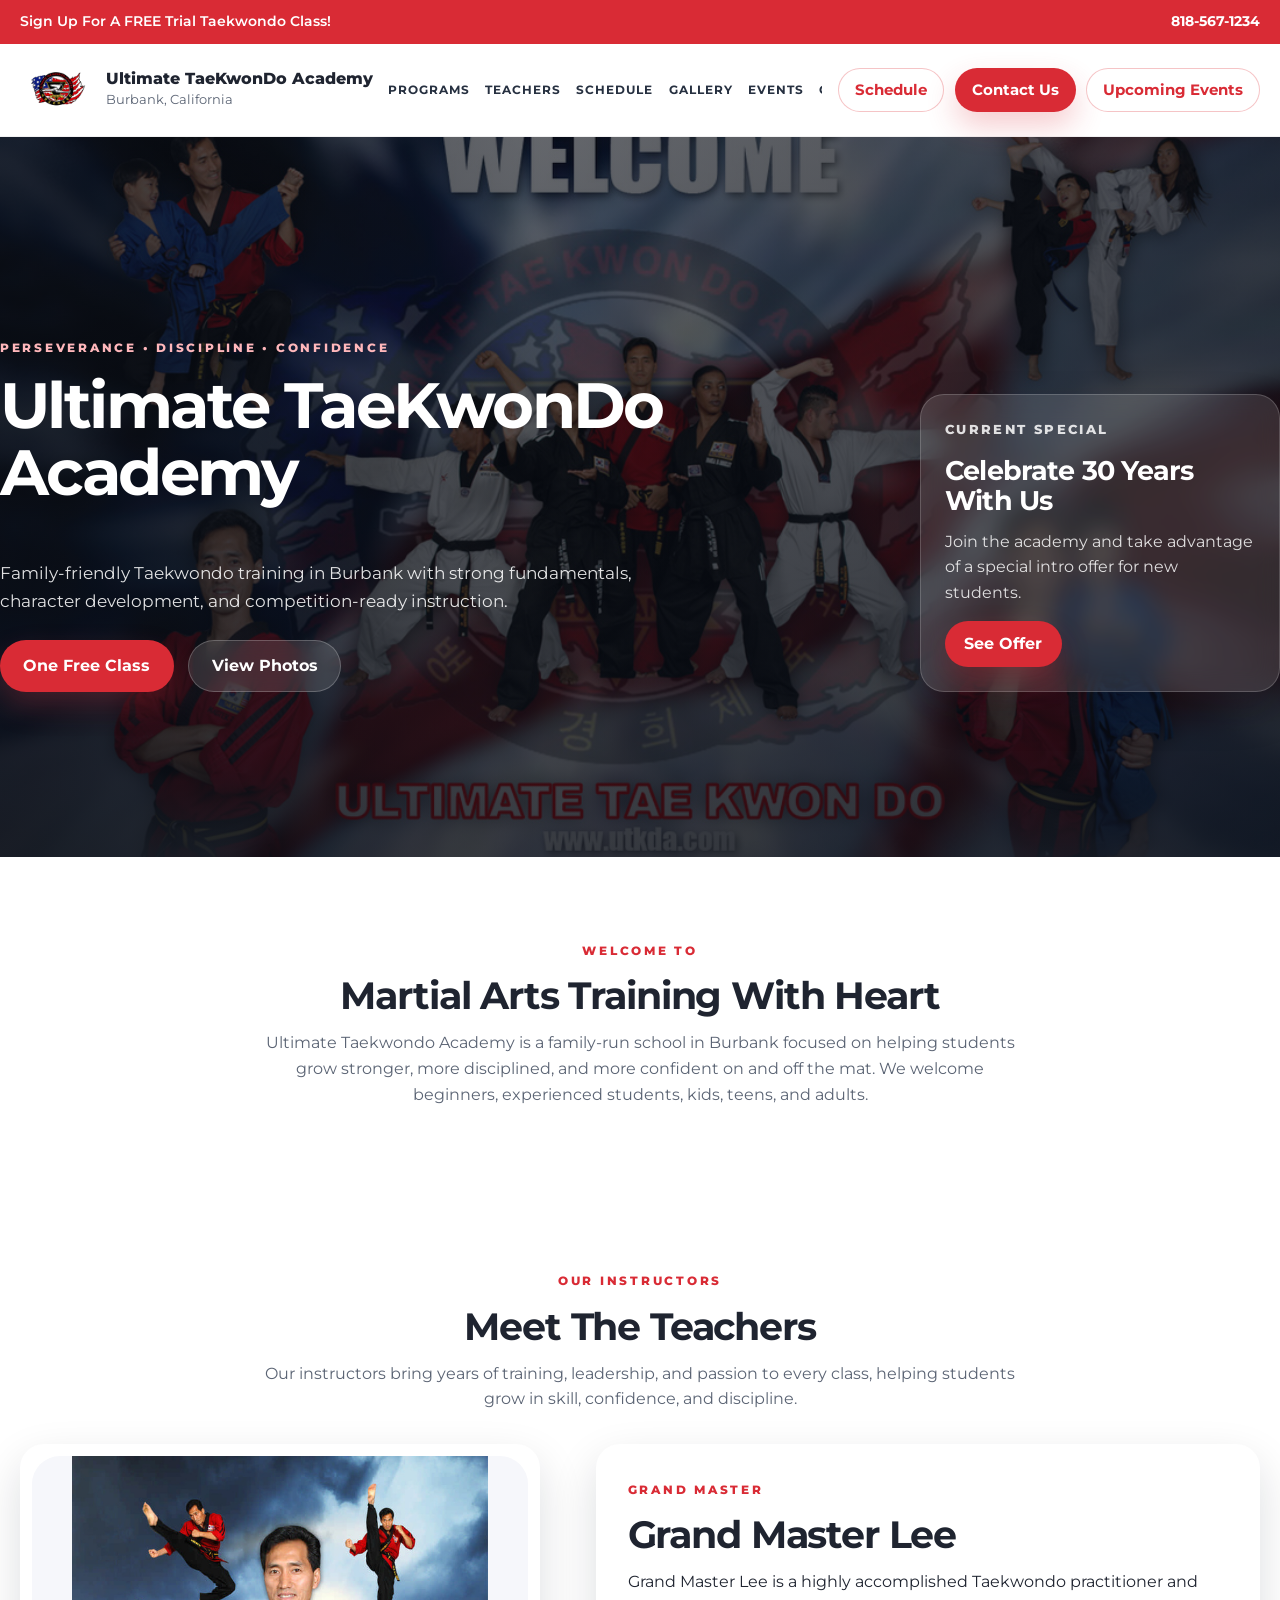
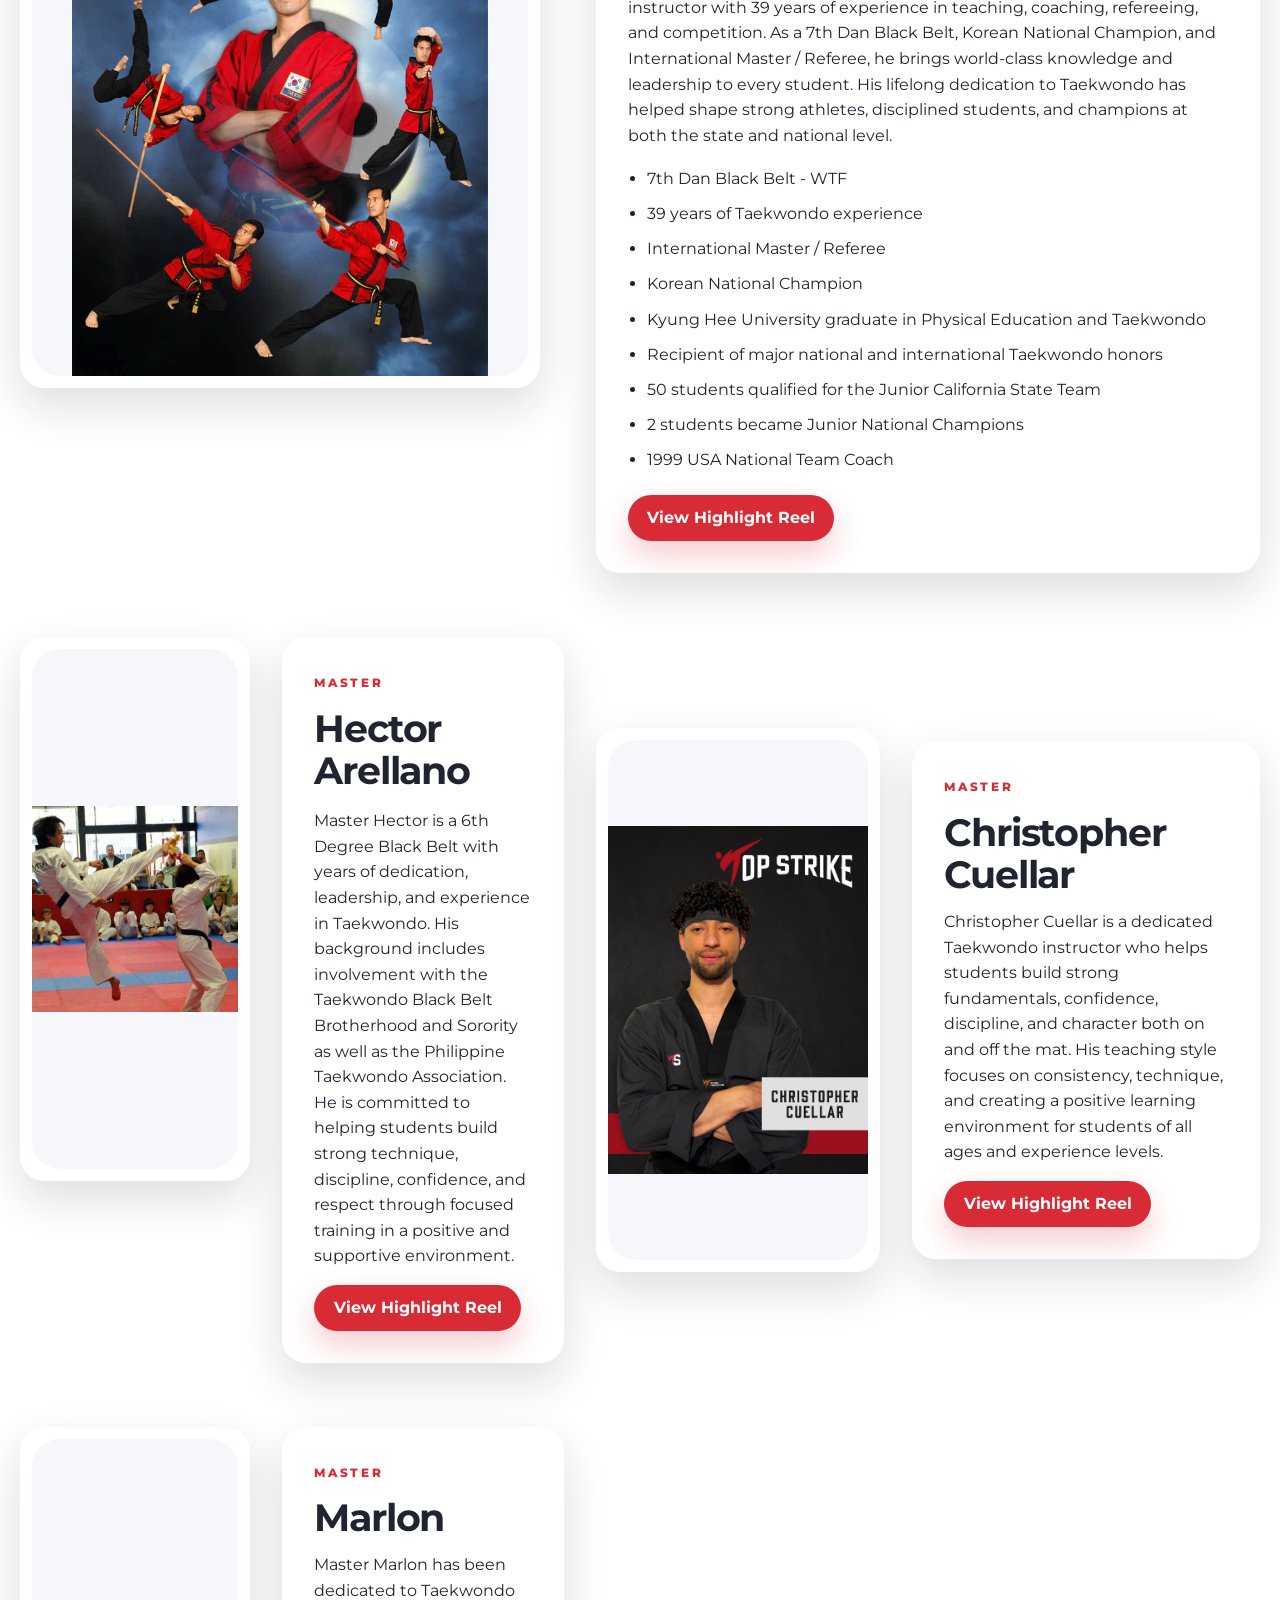
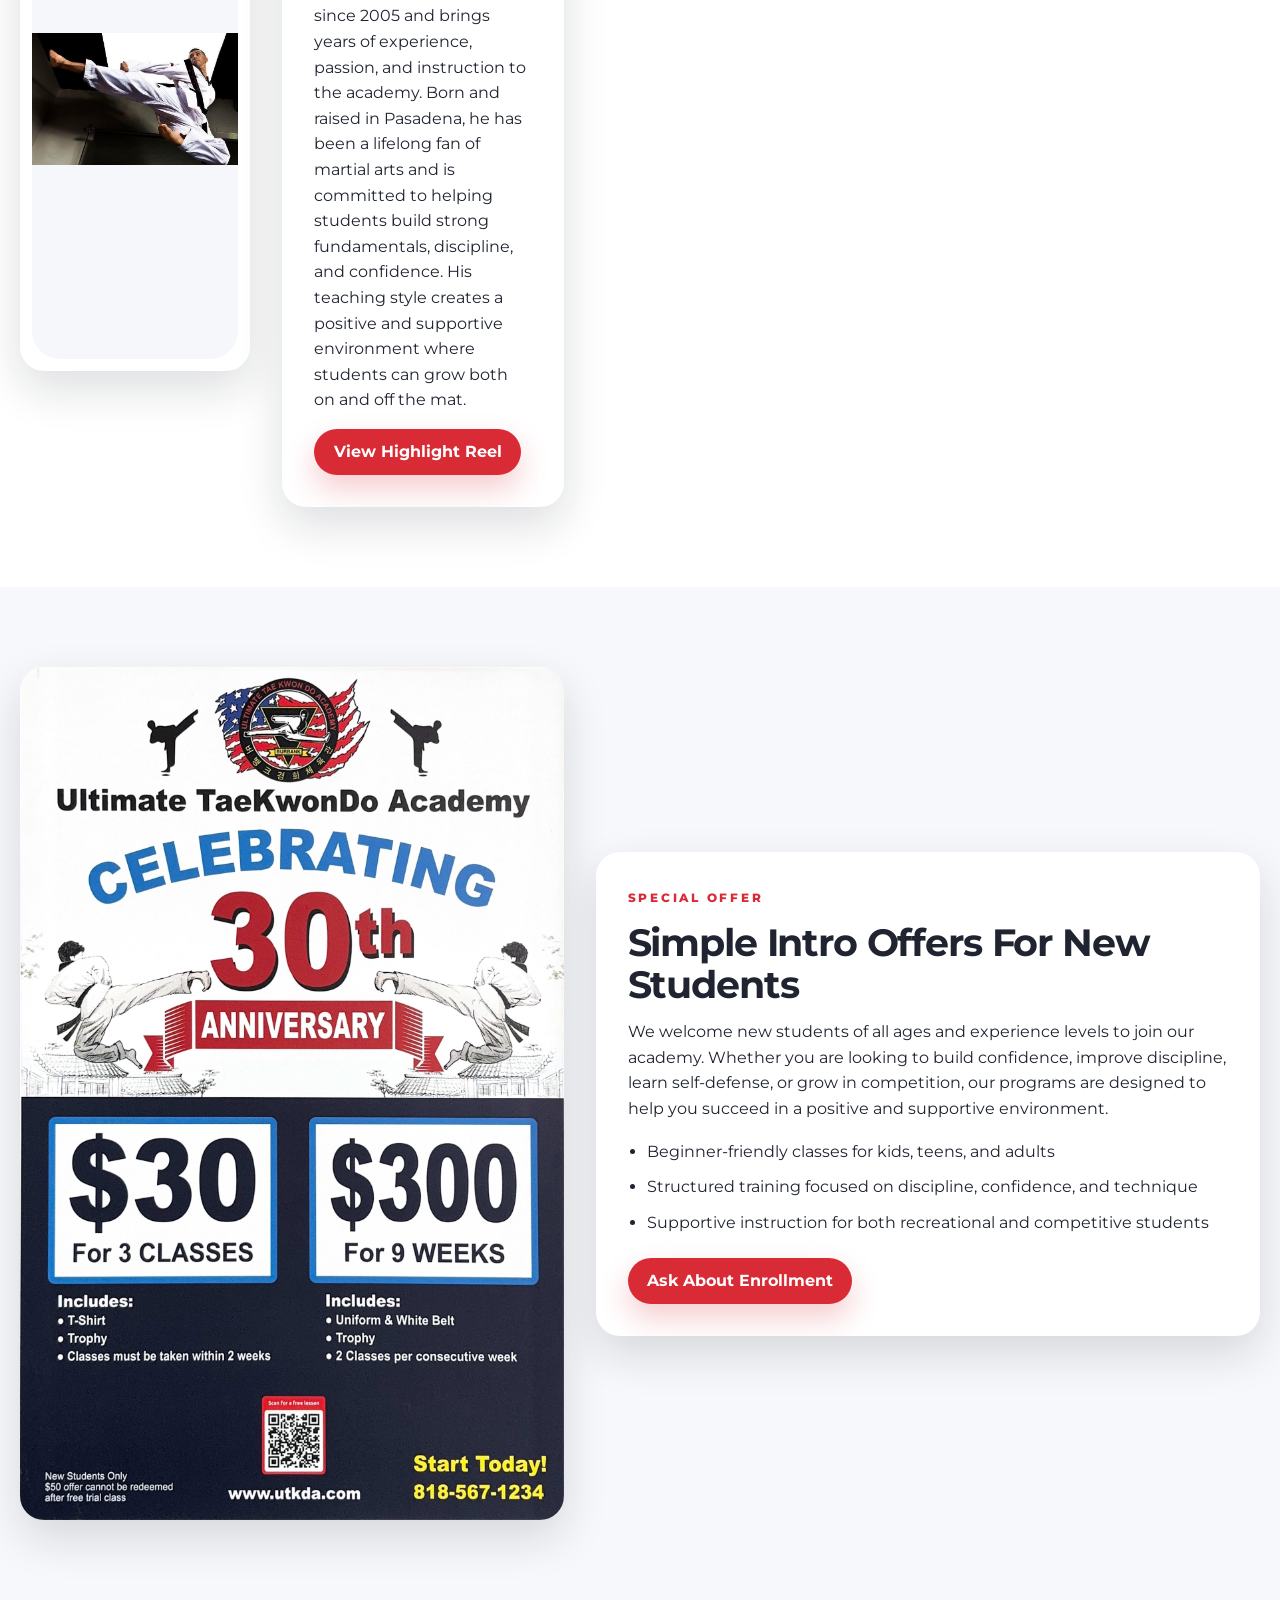
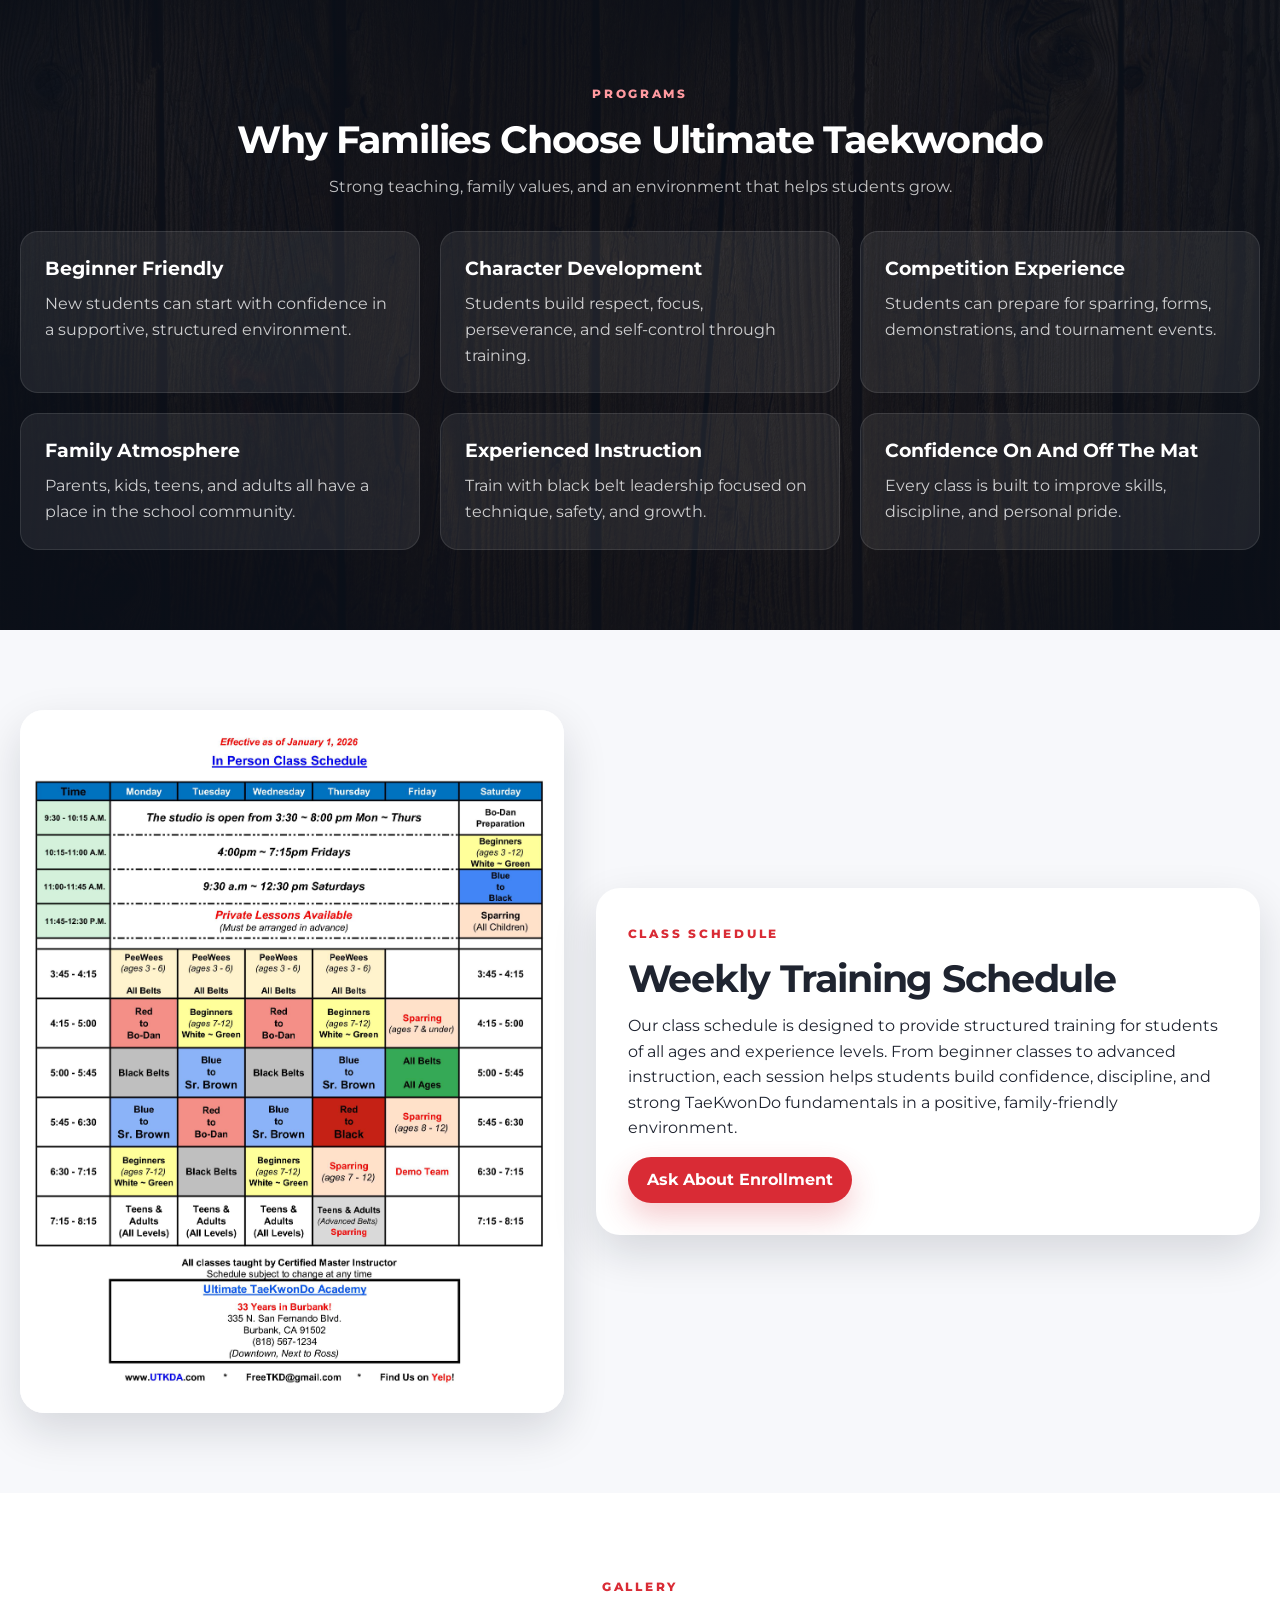
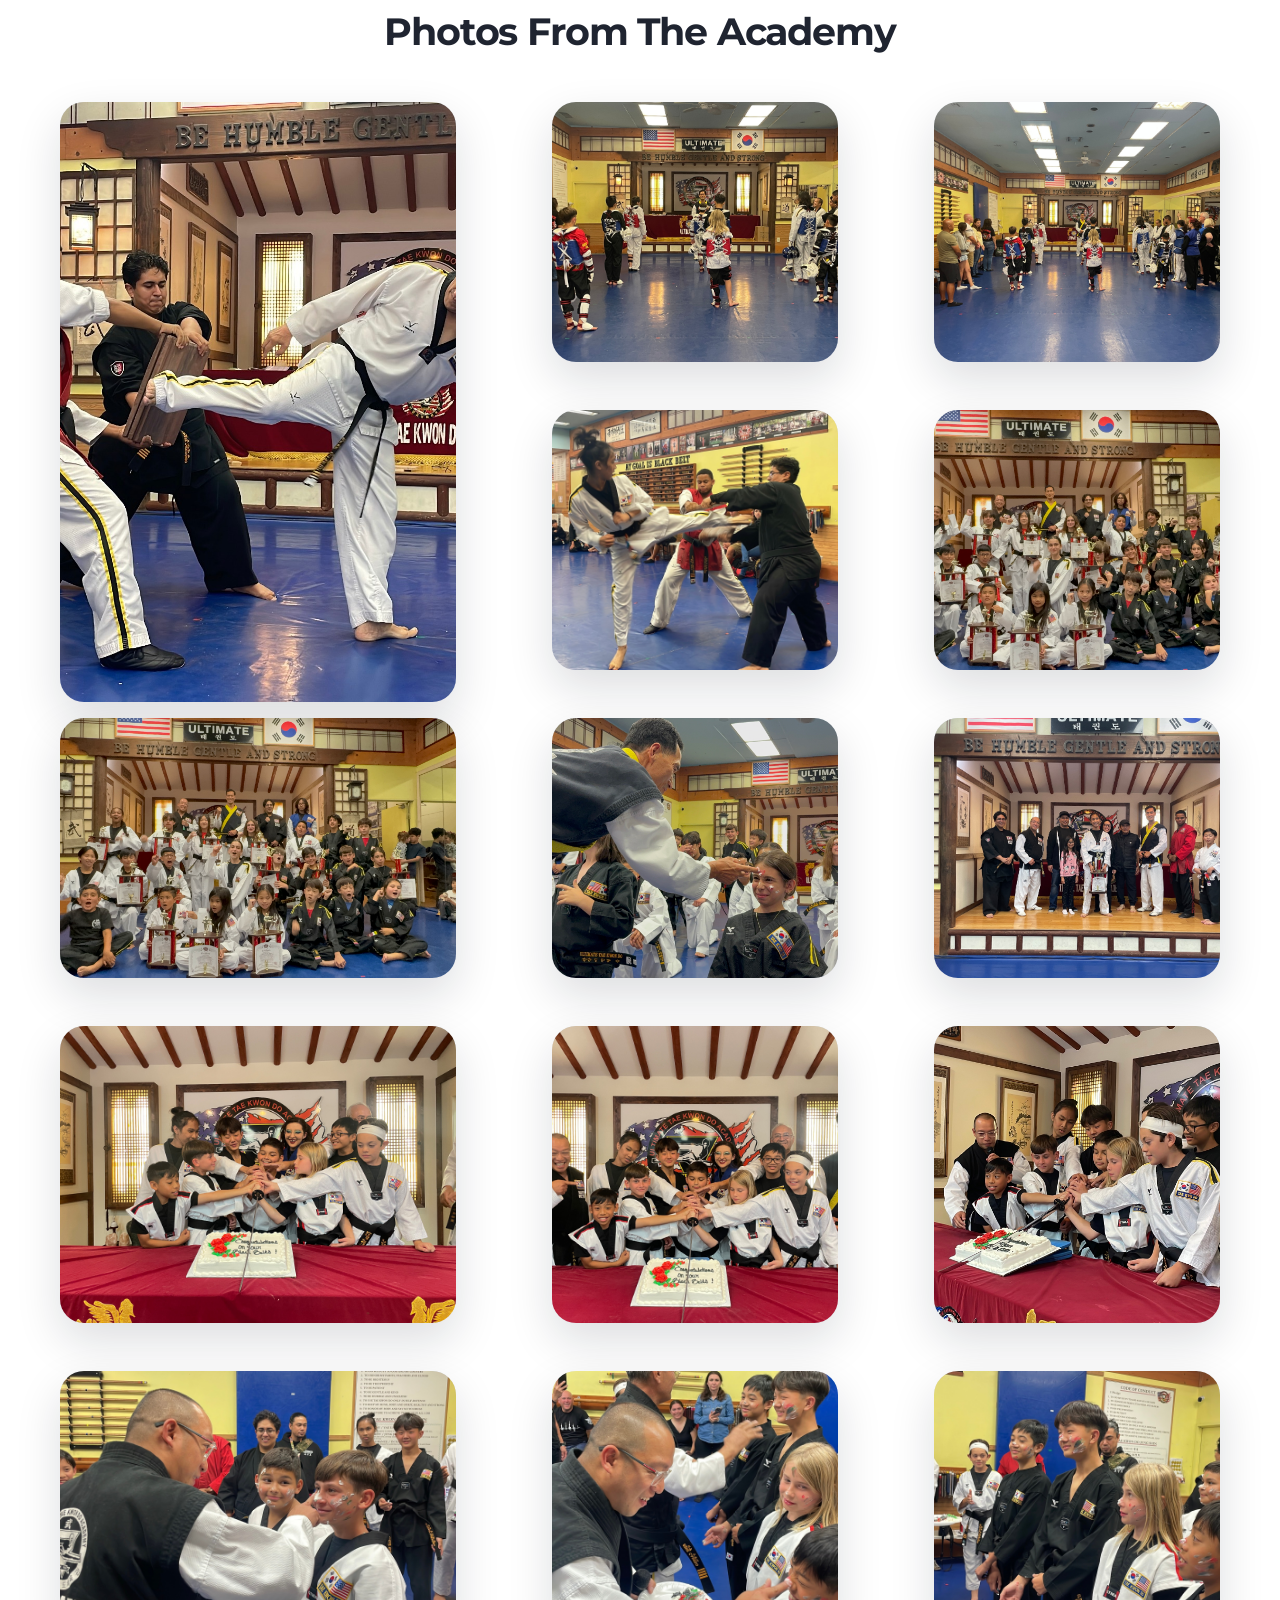
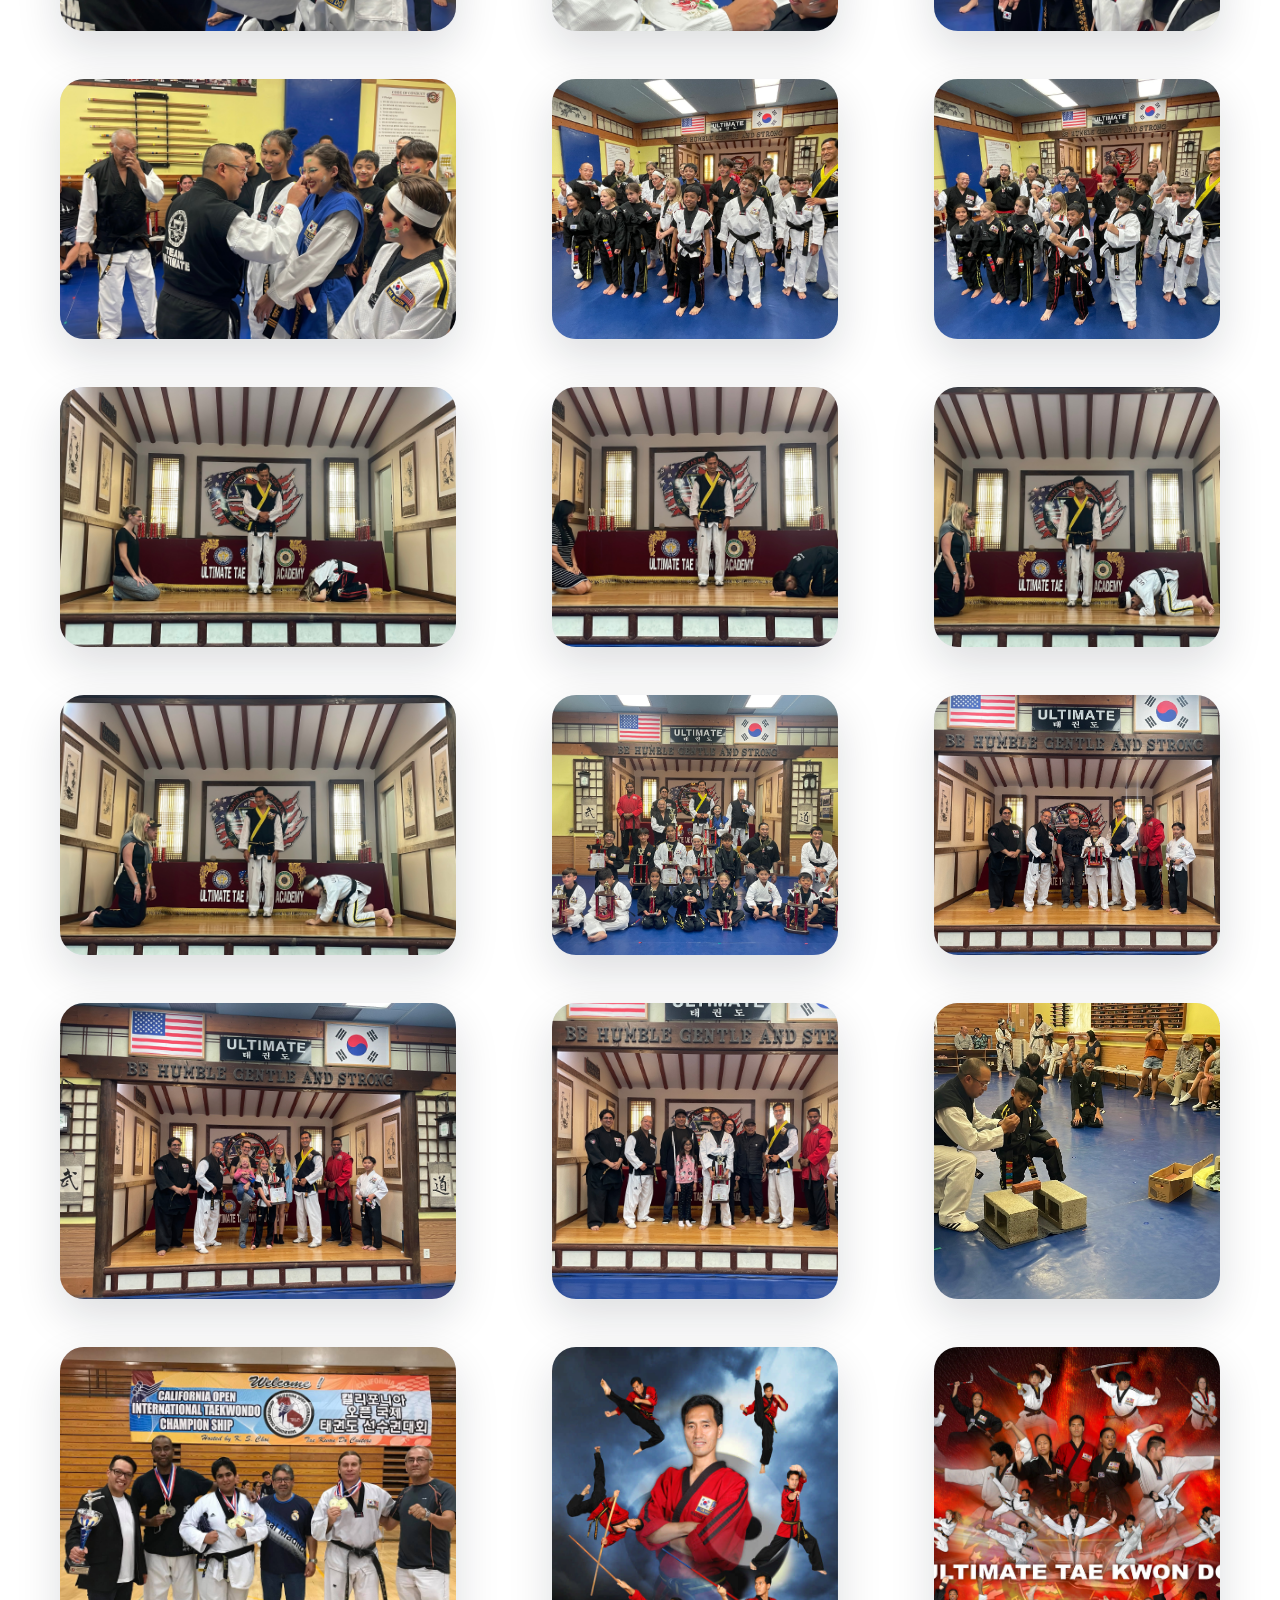
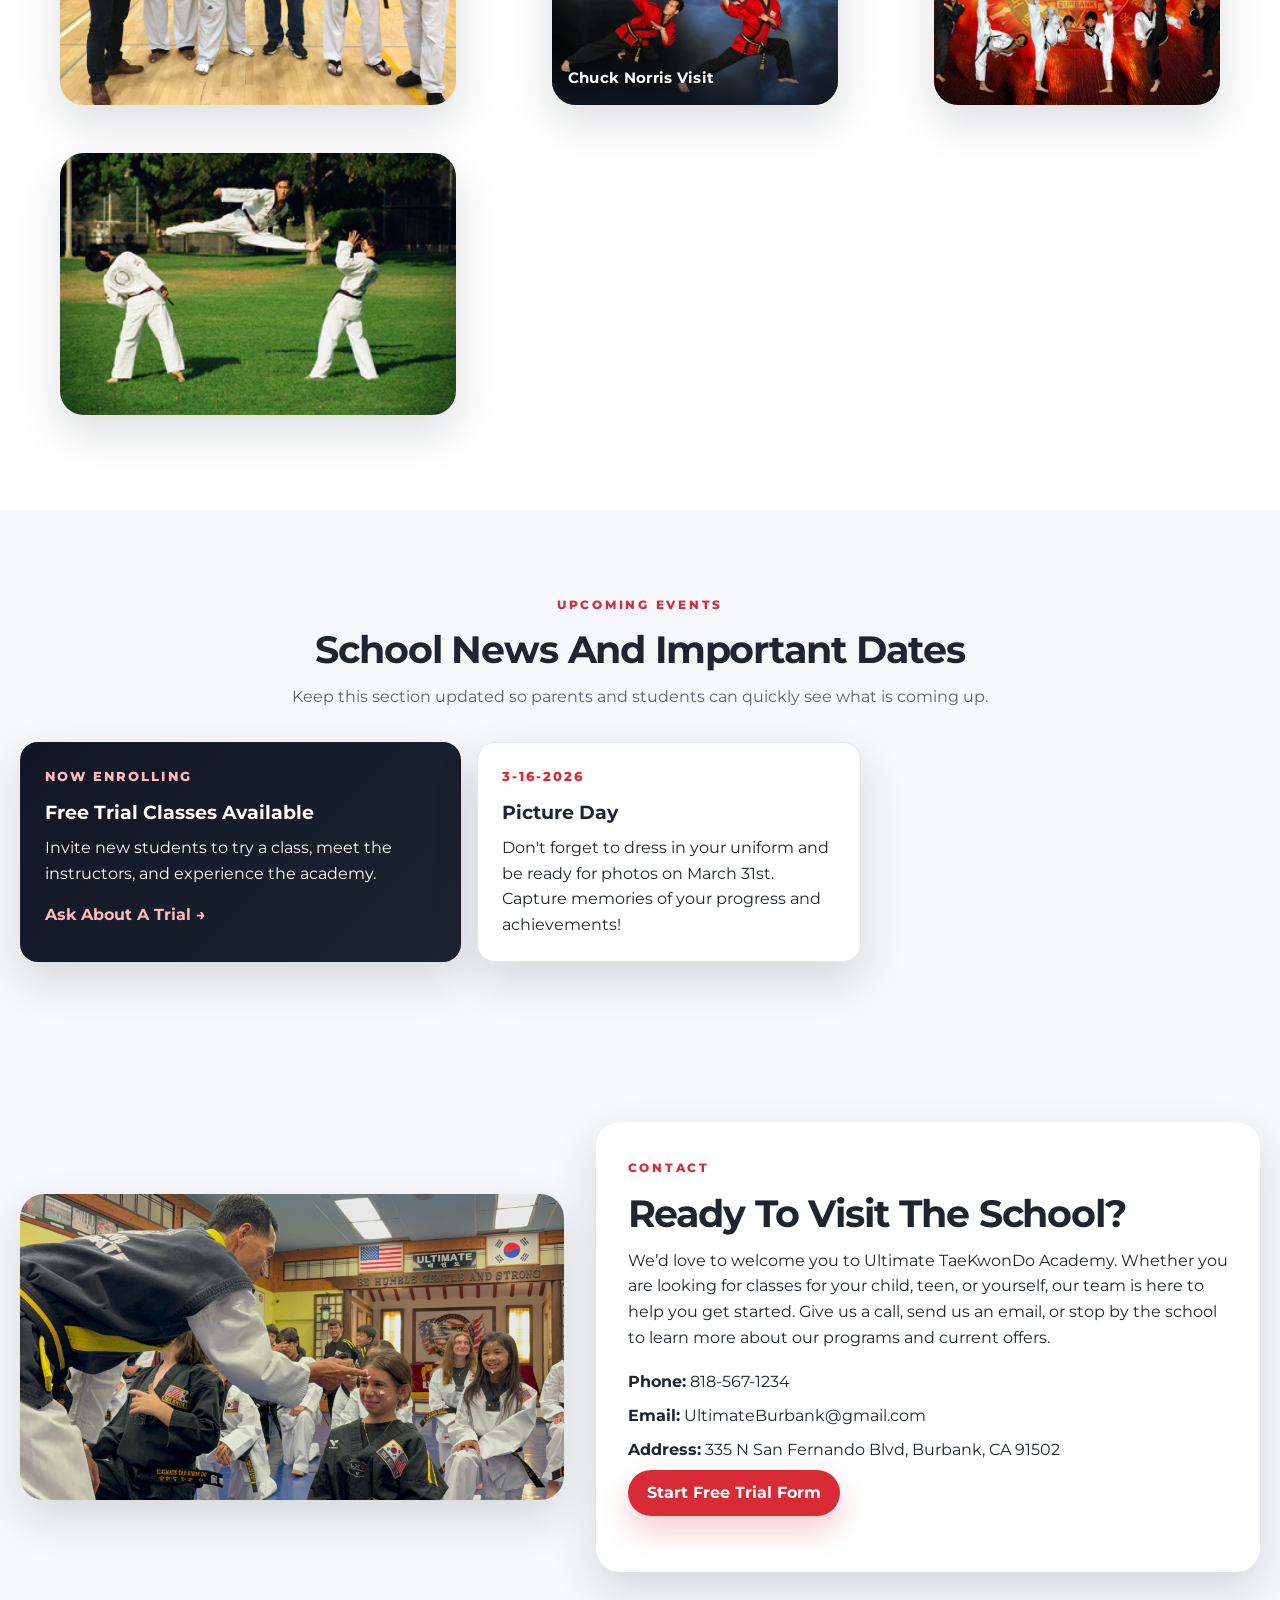
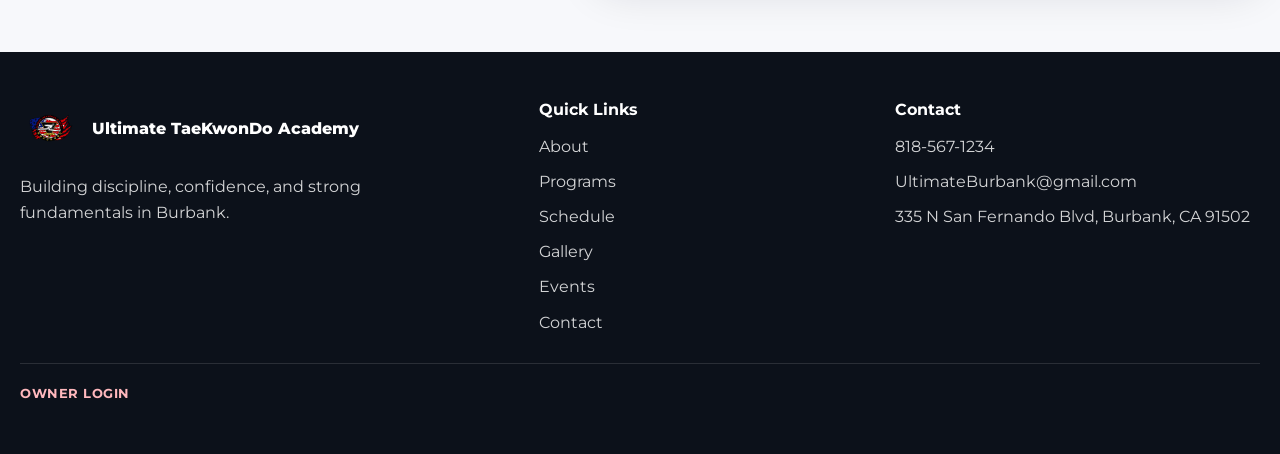
==== commit e1fc9710: "Change button text from 'Get Started Today' to 'One Free Class'" ====
--- a/index.html
+++ b/index.html
@@ -89,7 +89,7 @@
             character development, and competition-ready instruction.
           </p>
           <div class="hero-actions">
-            <a class="btn btn-primary btn-large" href="#contact">Get Started Today</a>
+            <a class="btn btn-primary btn-large" href="#contact">One Free Class</a>
             <a class="btn btn-glass btn-large" href="#gallery">View Photos</a>
           </div>
         </div>
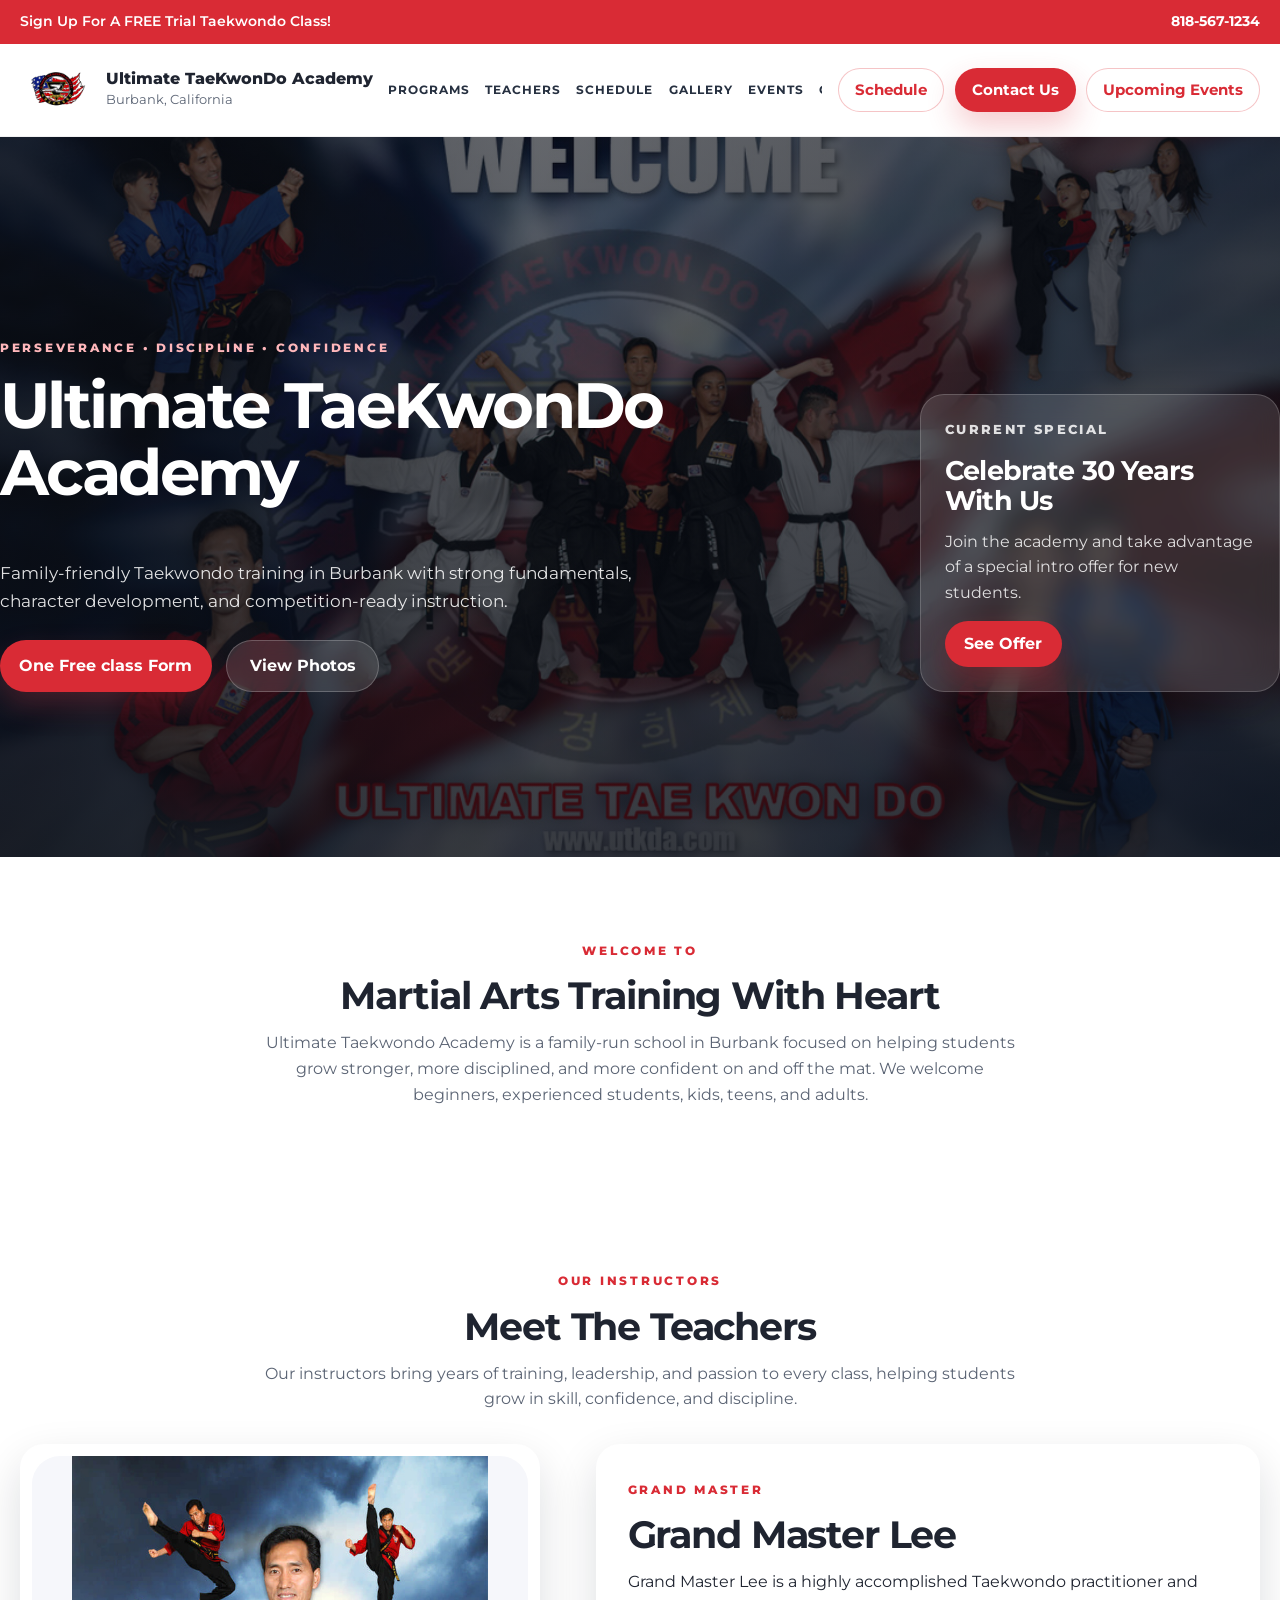
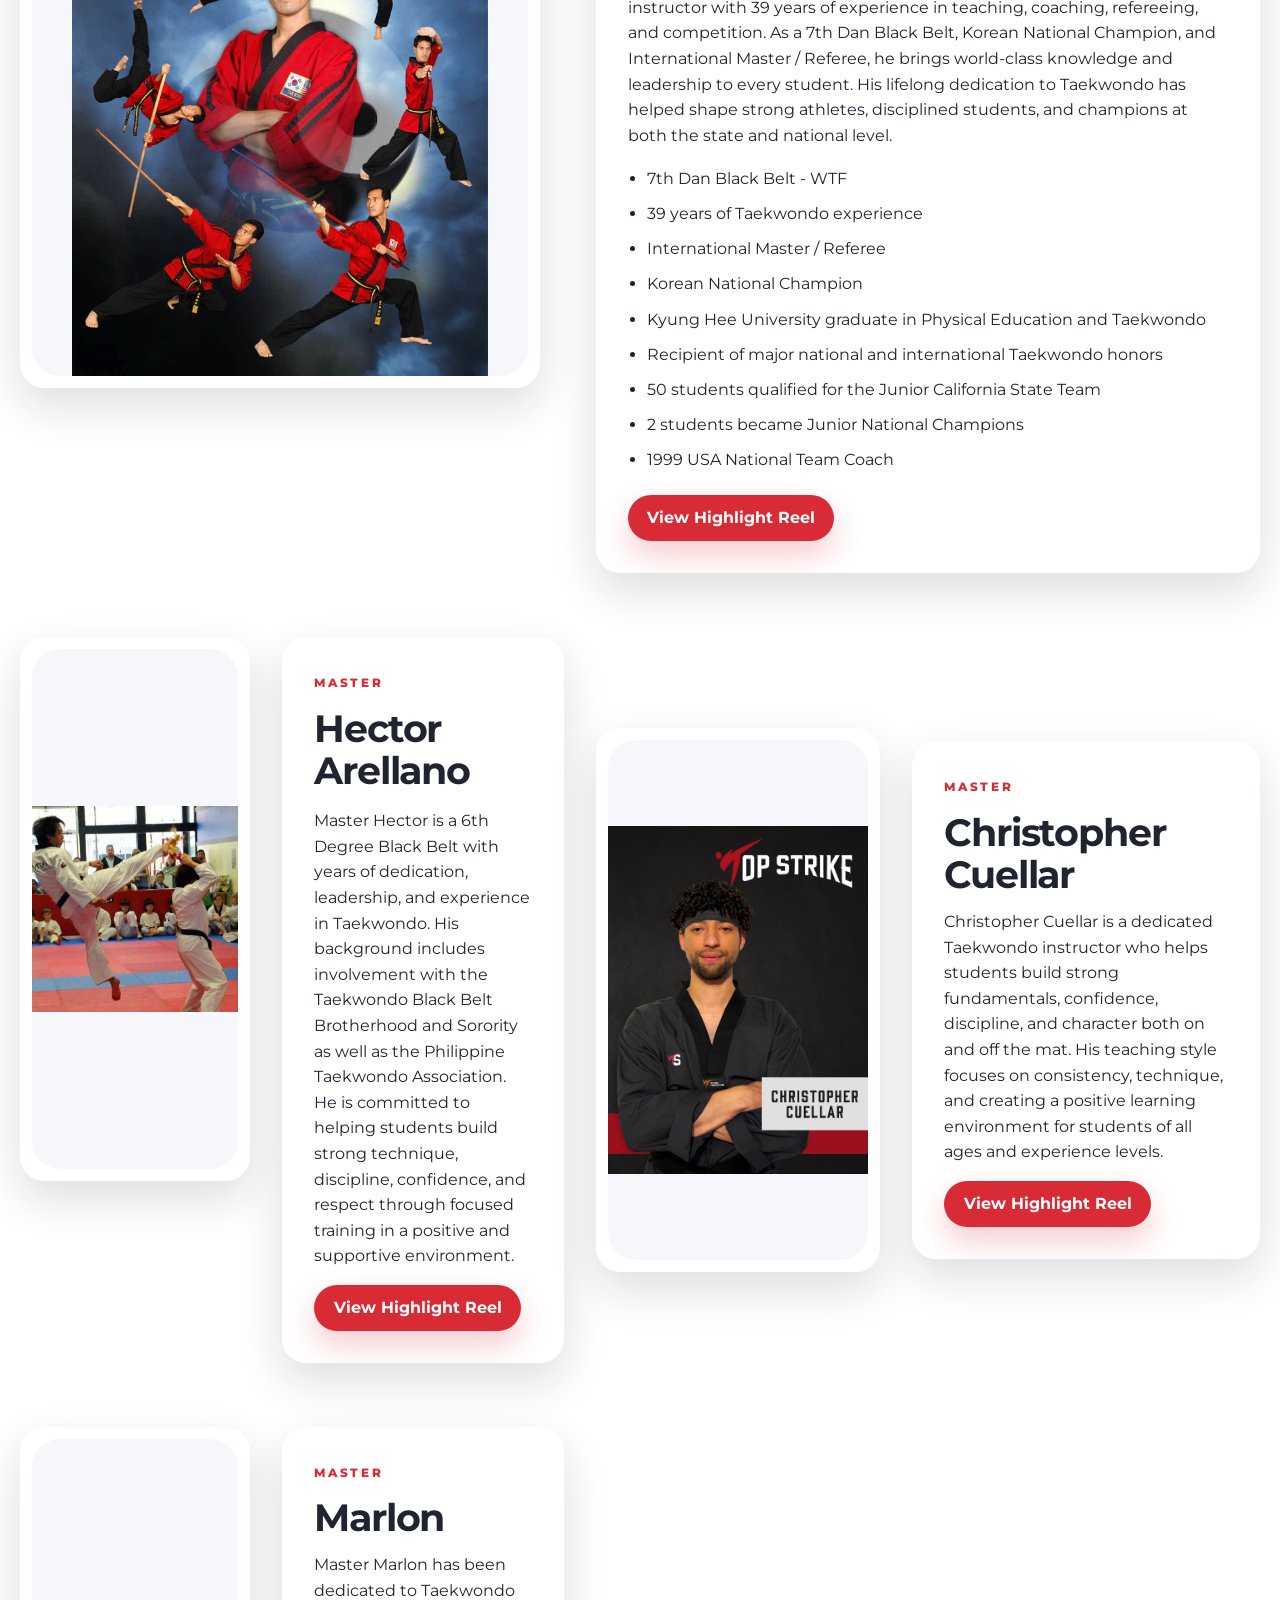
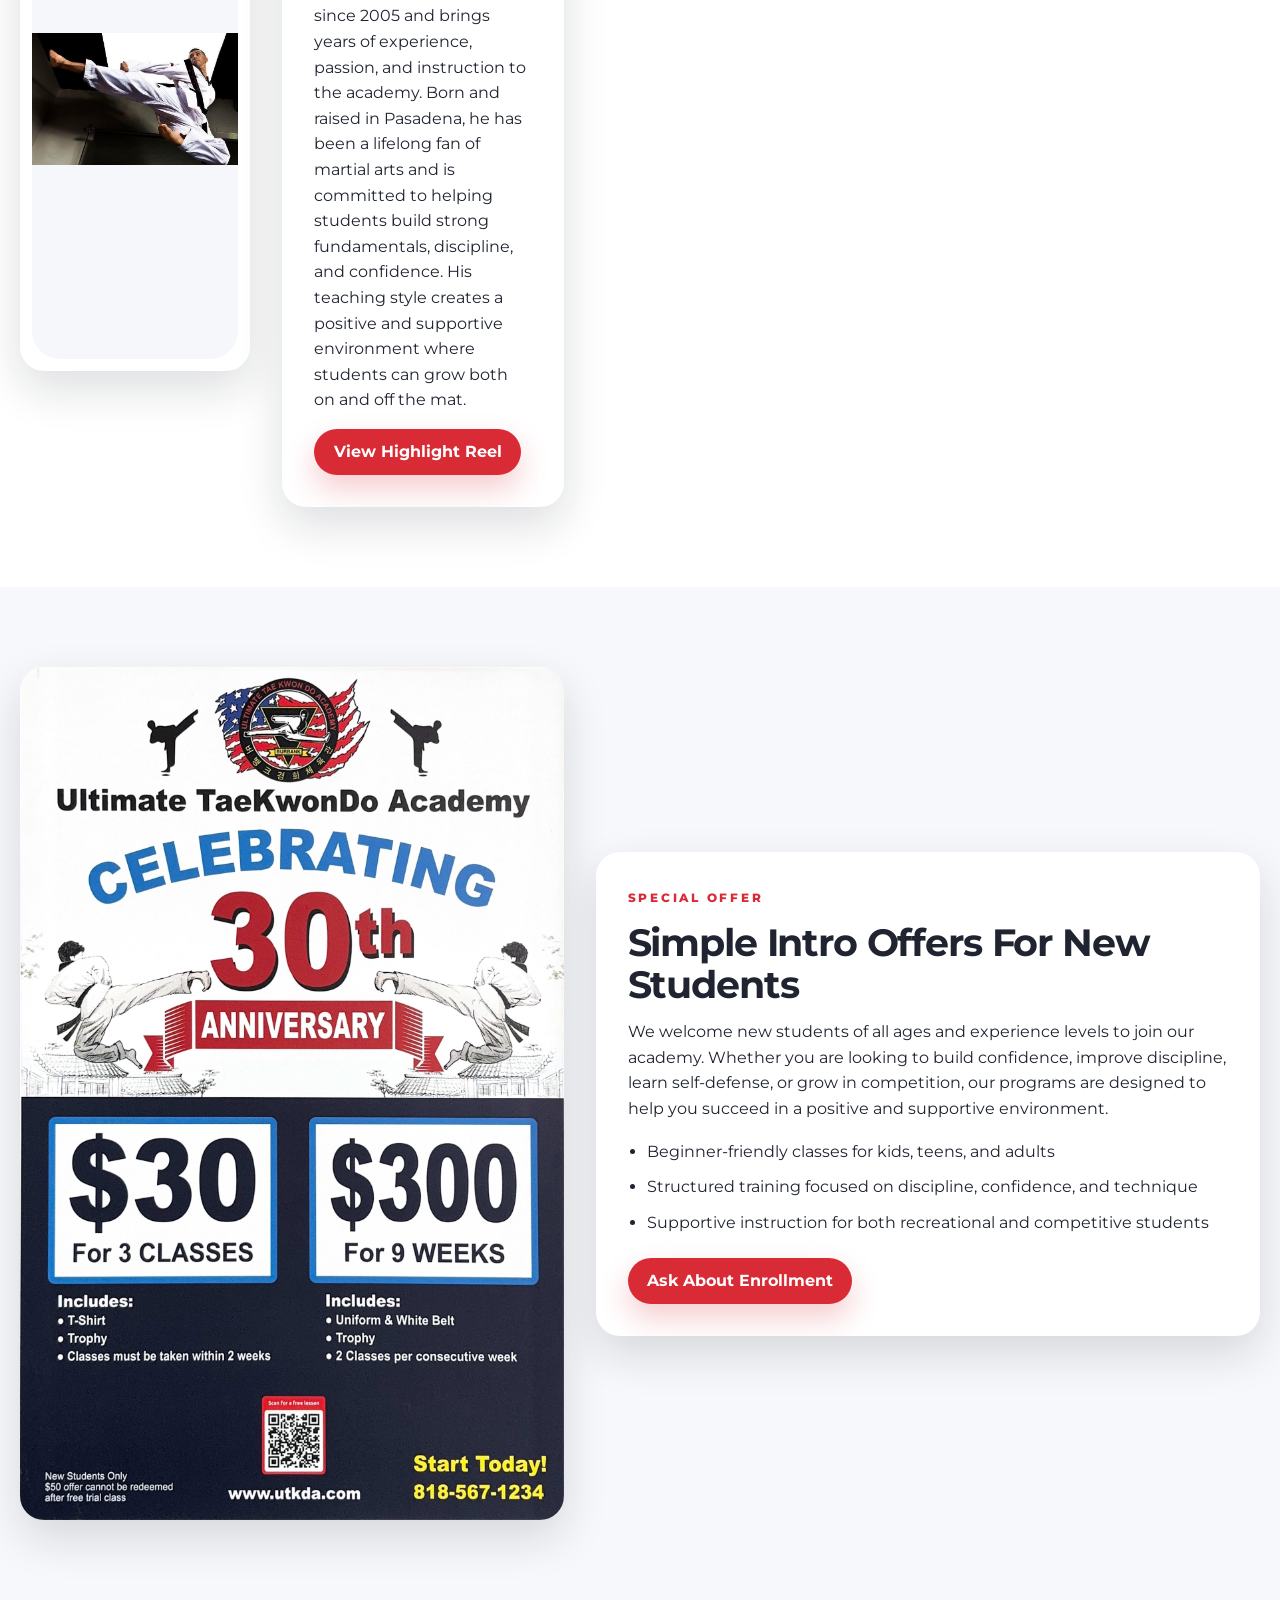
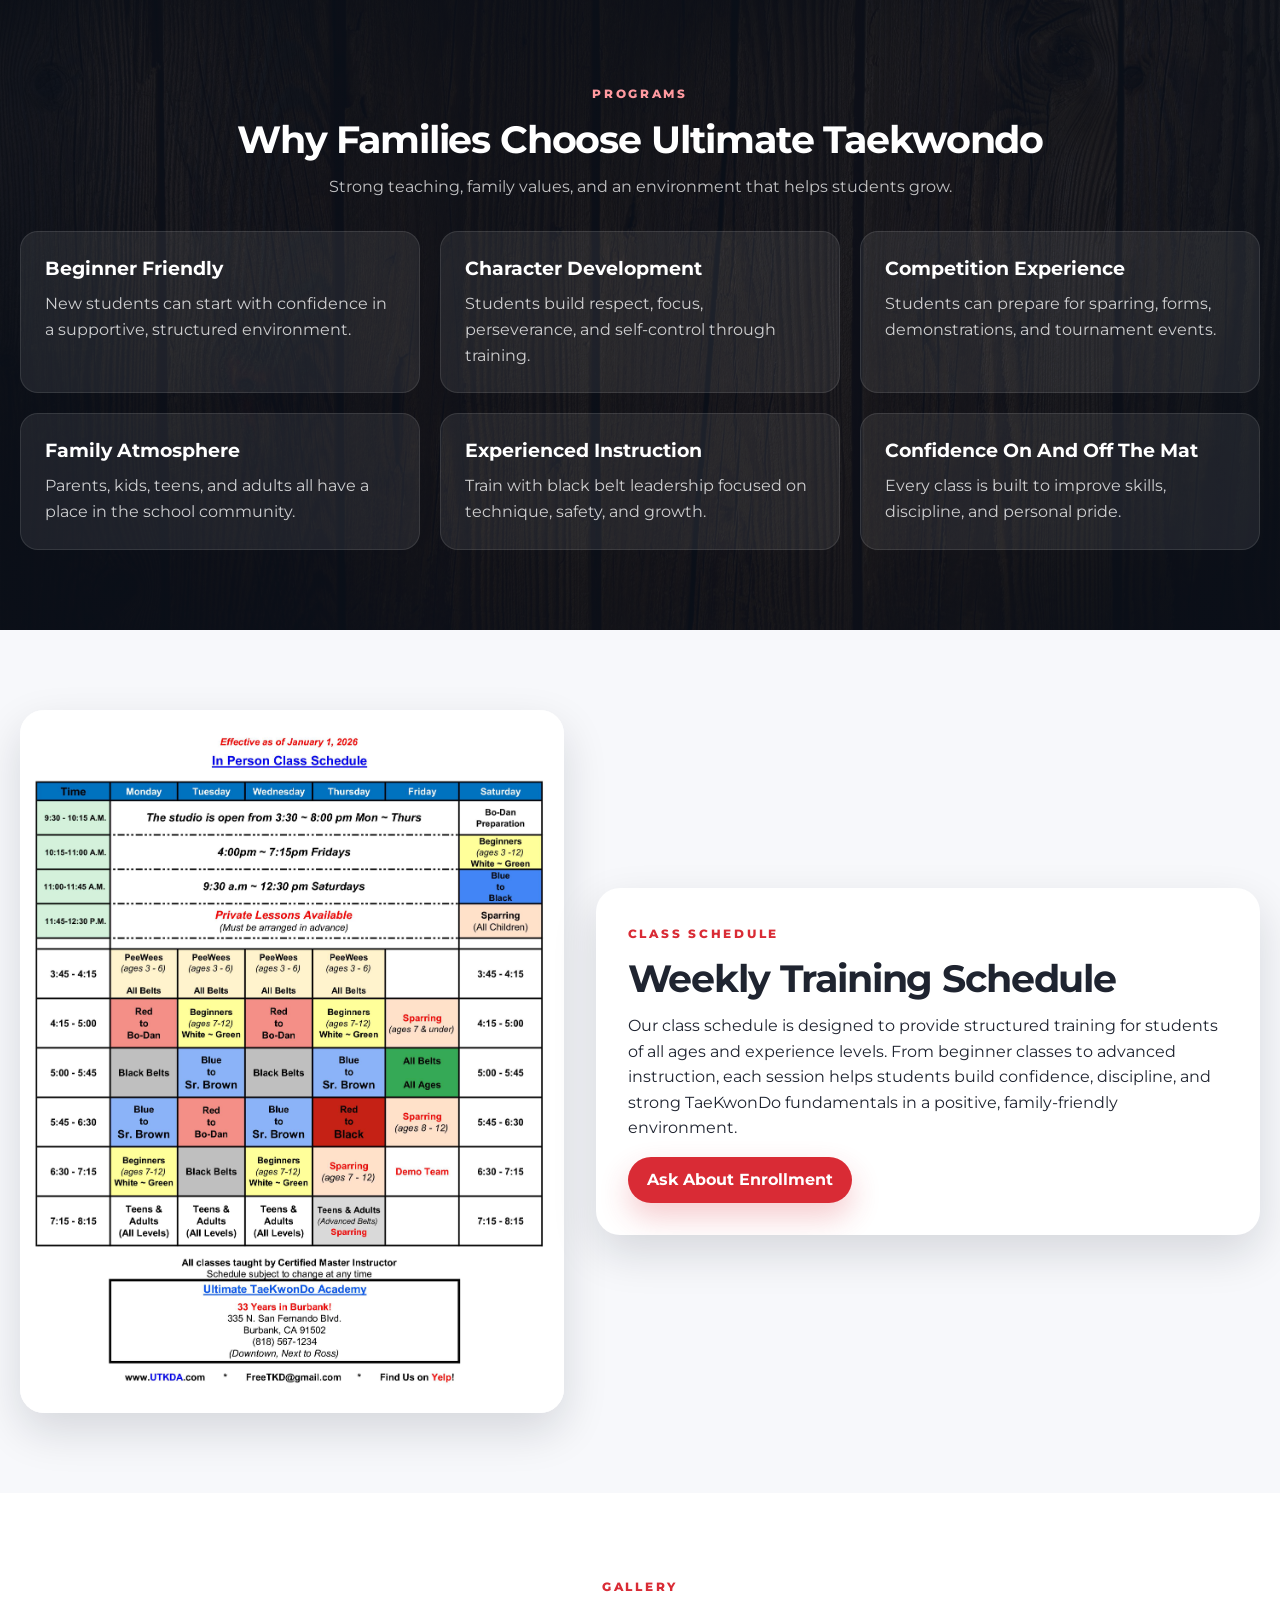
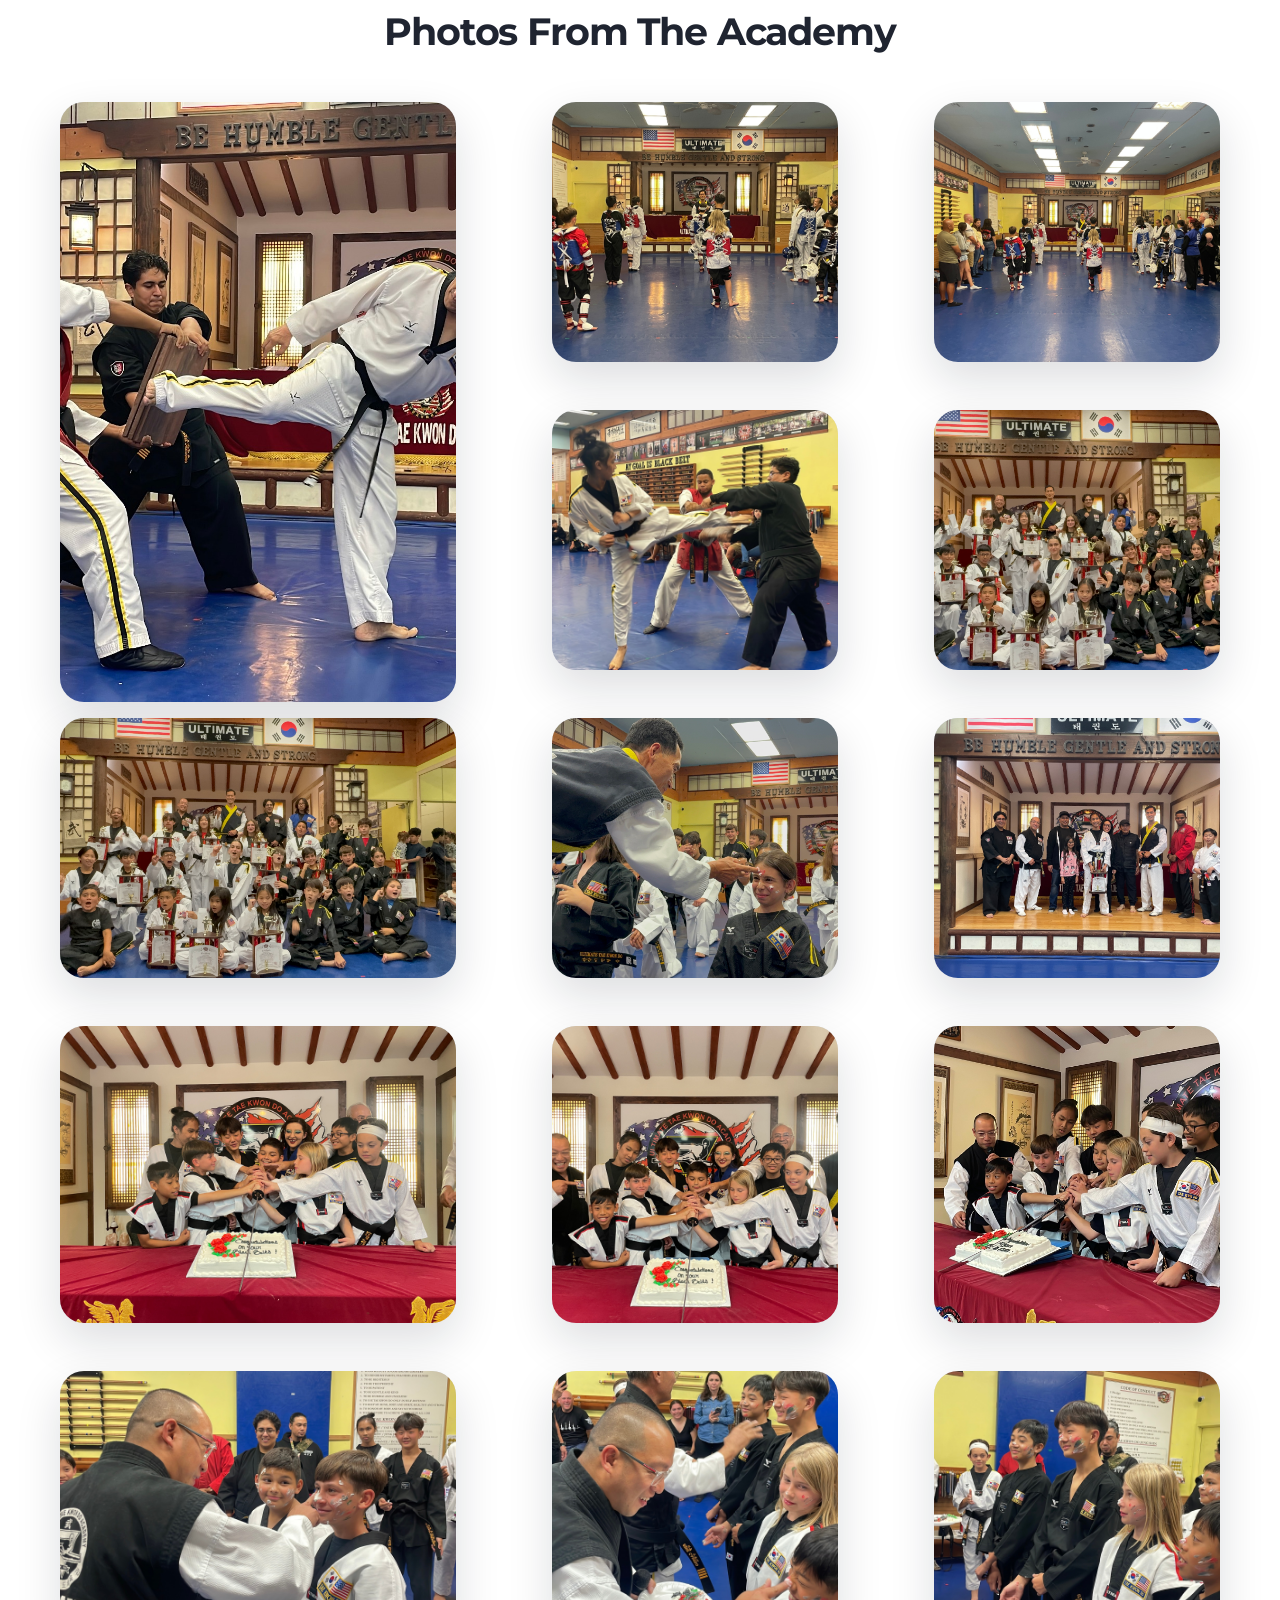
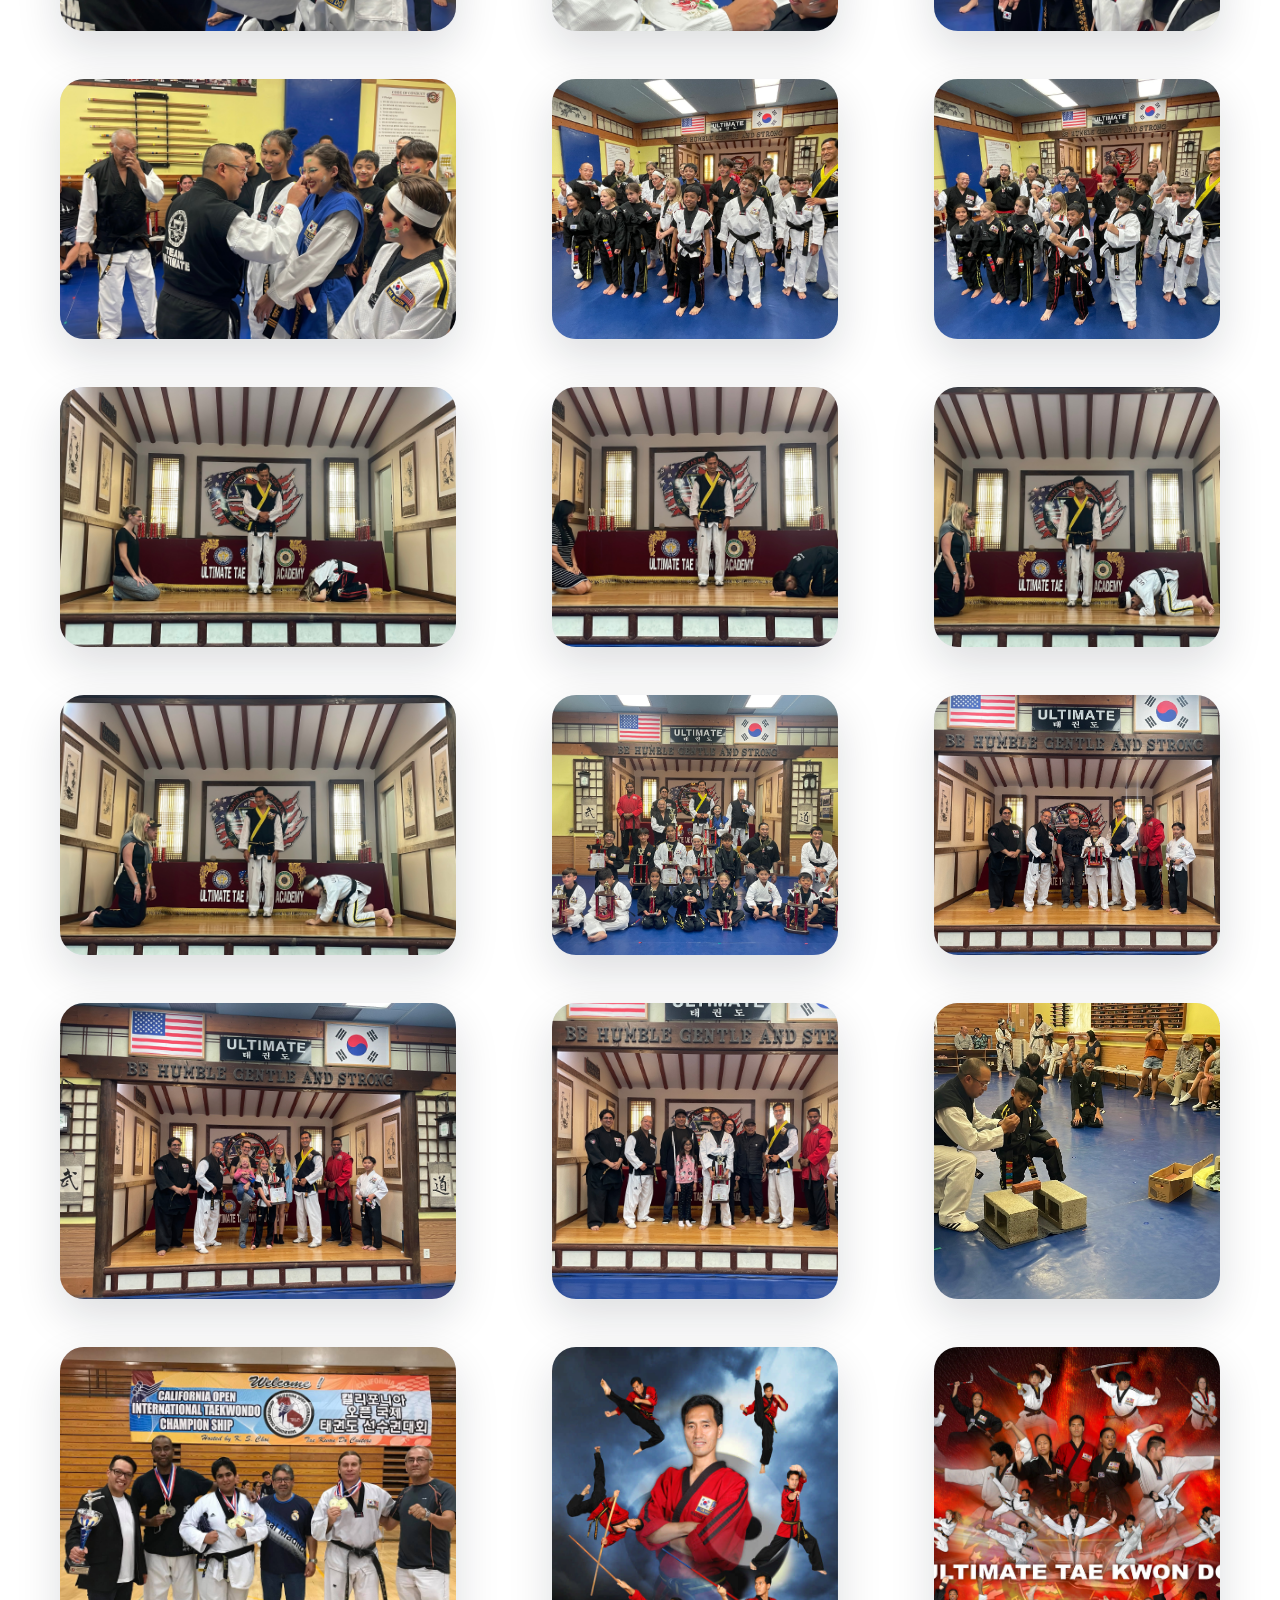
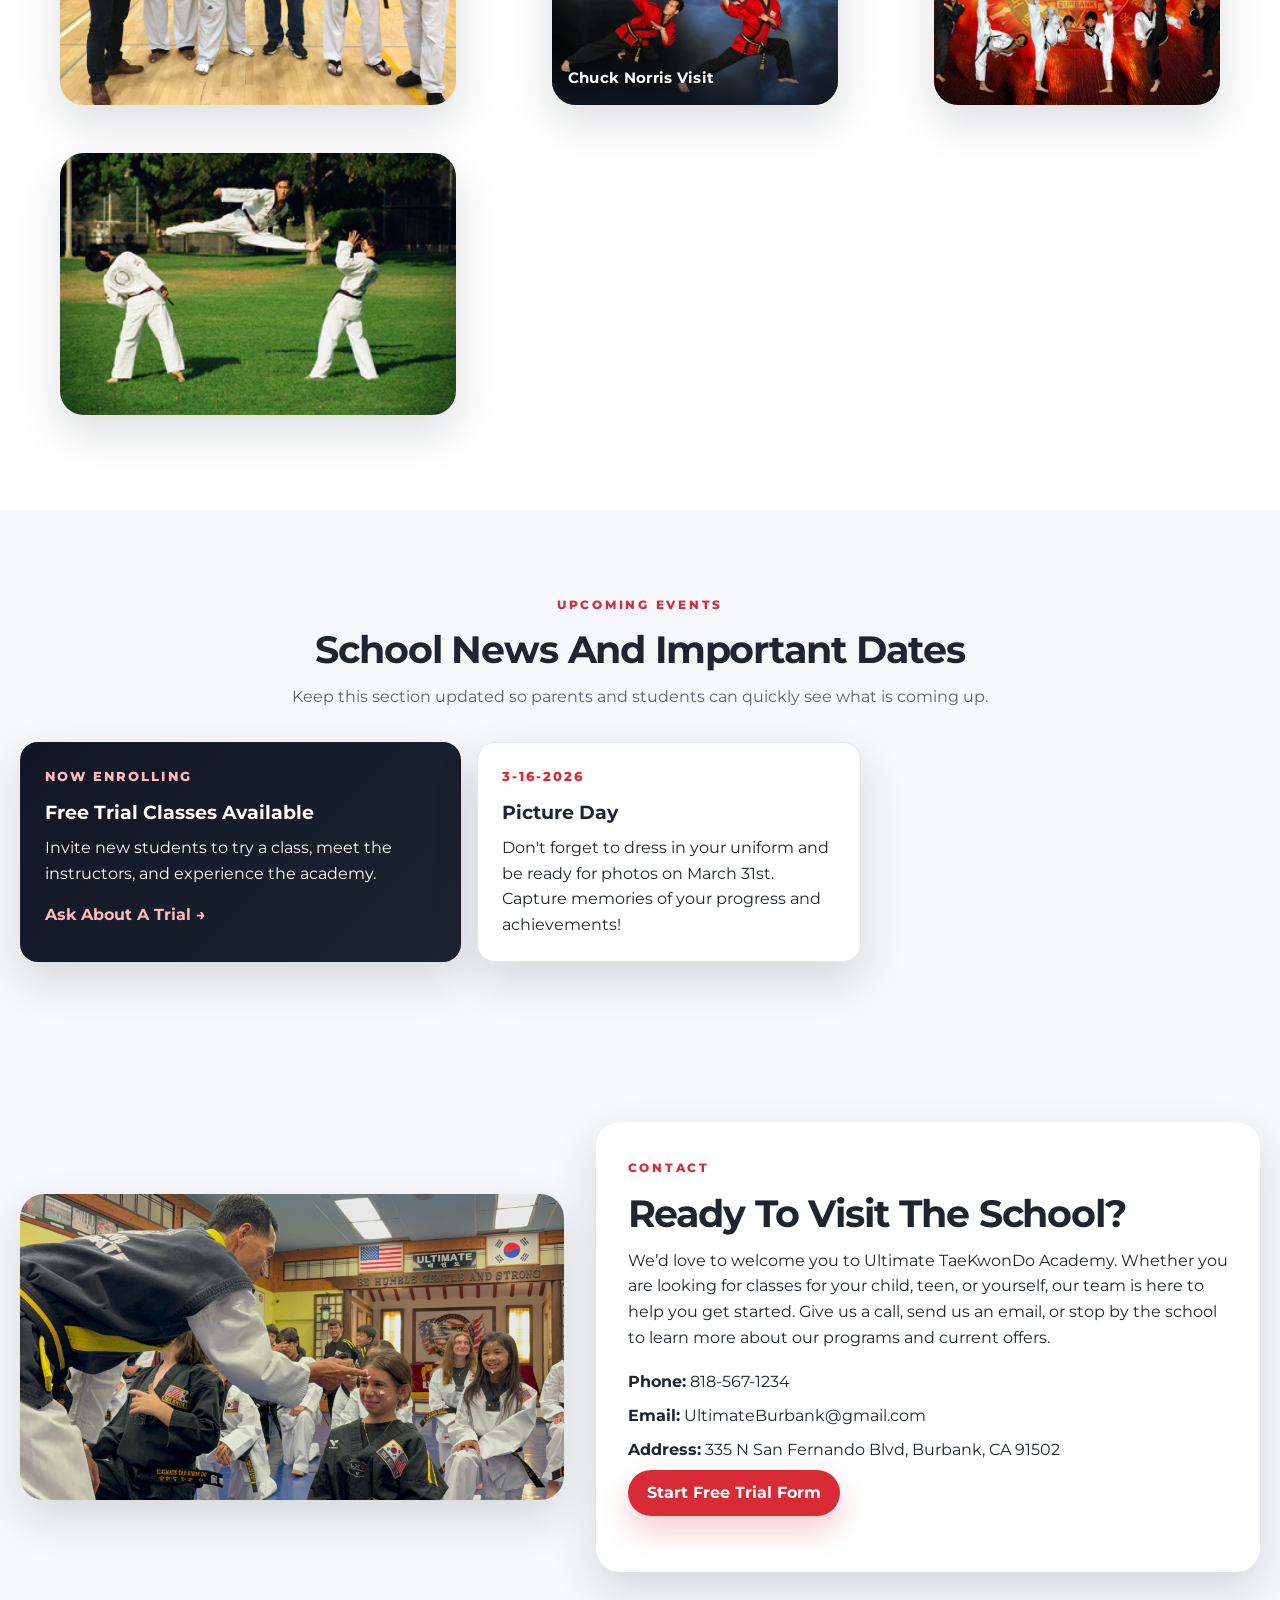
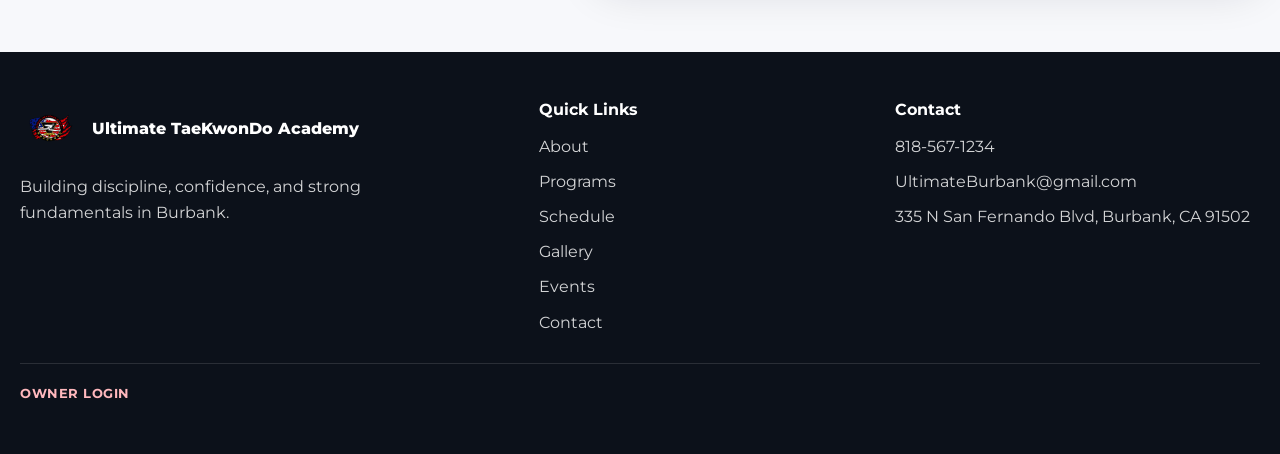
==== commit c520cee9: "Update link for free class to new trial page" ====
--- a/index.html
+++ b/index.html
@@ -89,7 +89,9 @@
             character development, and competition-ready instruction.
           </p>
           <div class="hero-actions">
-            <a class="btn btn-primary btn-large" href="#contact">One Free Class</a>
+            <a href="trial.html" target="_blank" rel="noopener" class="btn btn-primary">
+                One Free class Form
+          </a>
             <a class="btn btn-glass btn-large" href="#gallery">View Photos</a>
           </div>
         </div>
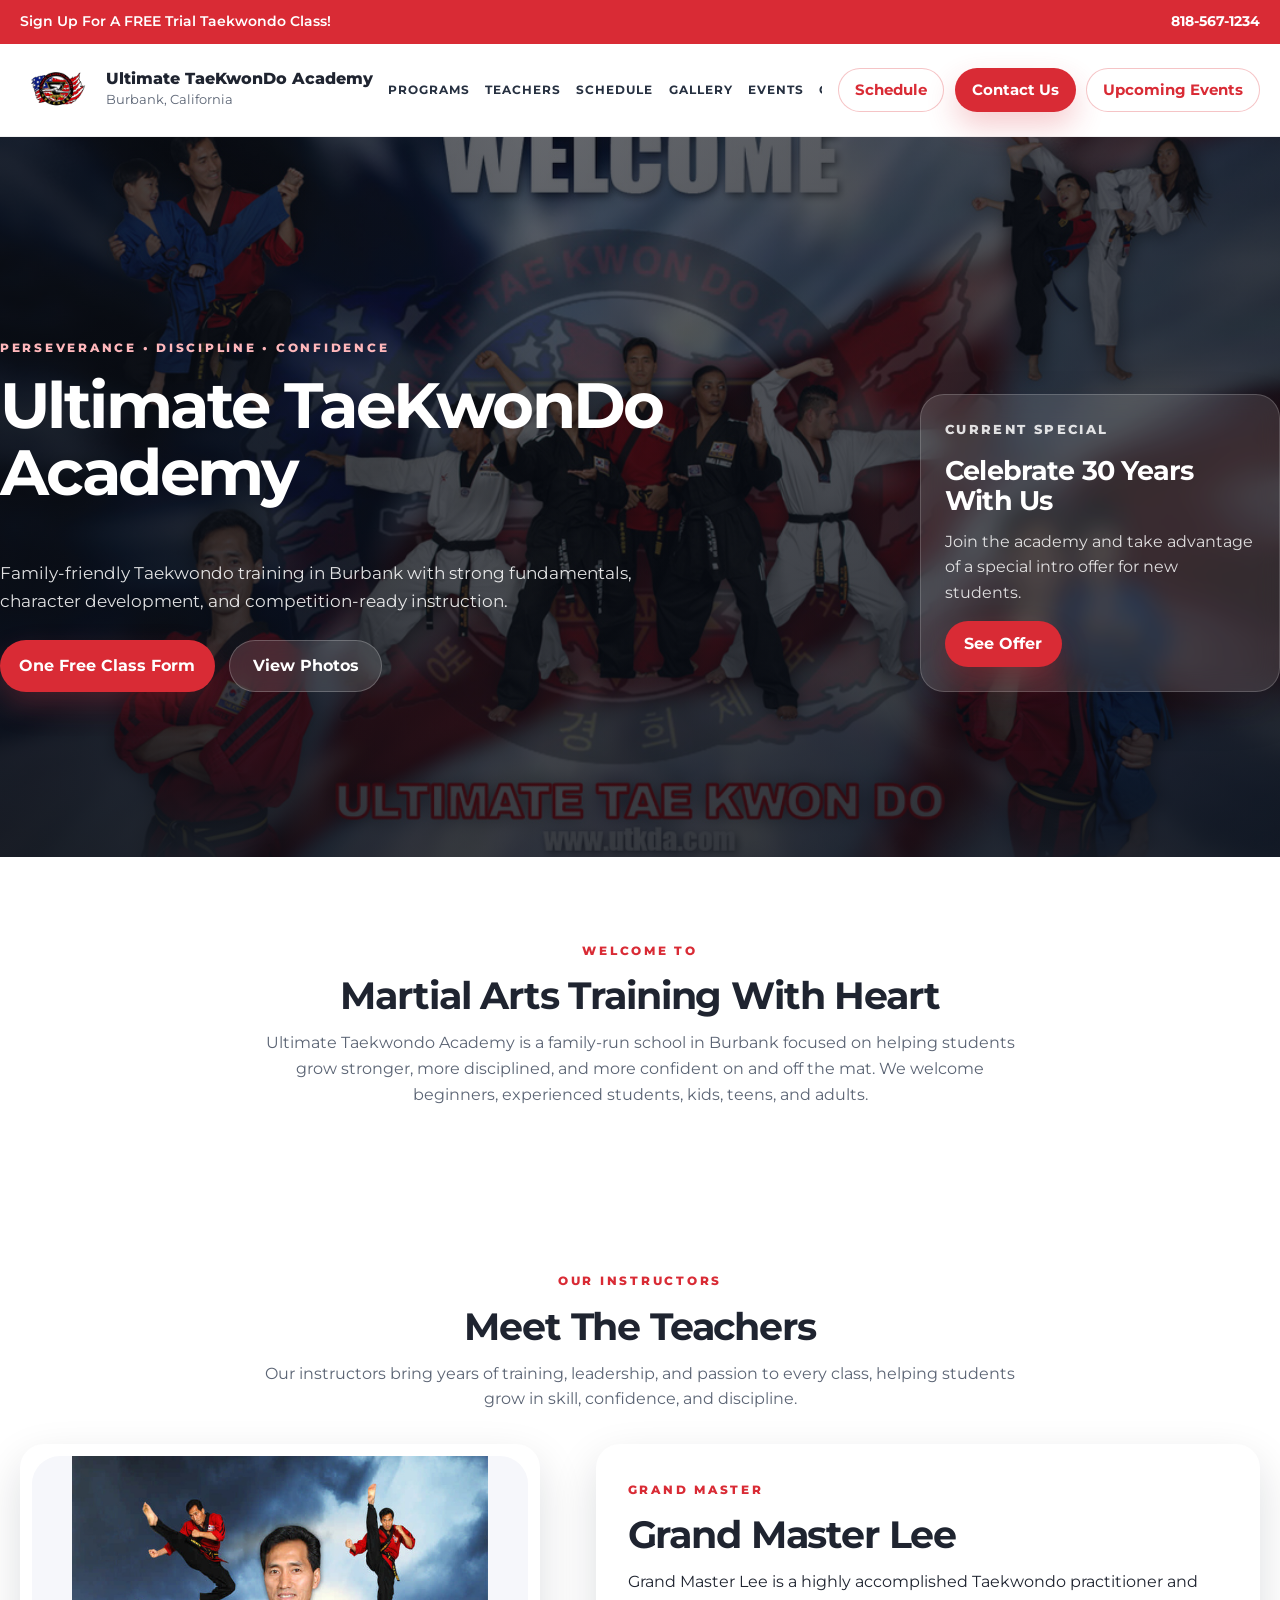
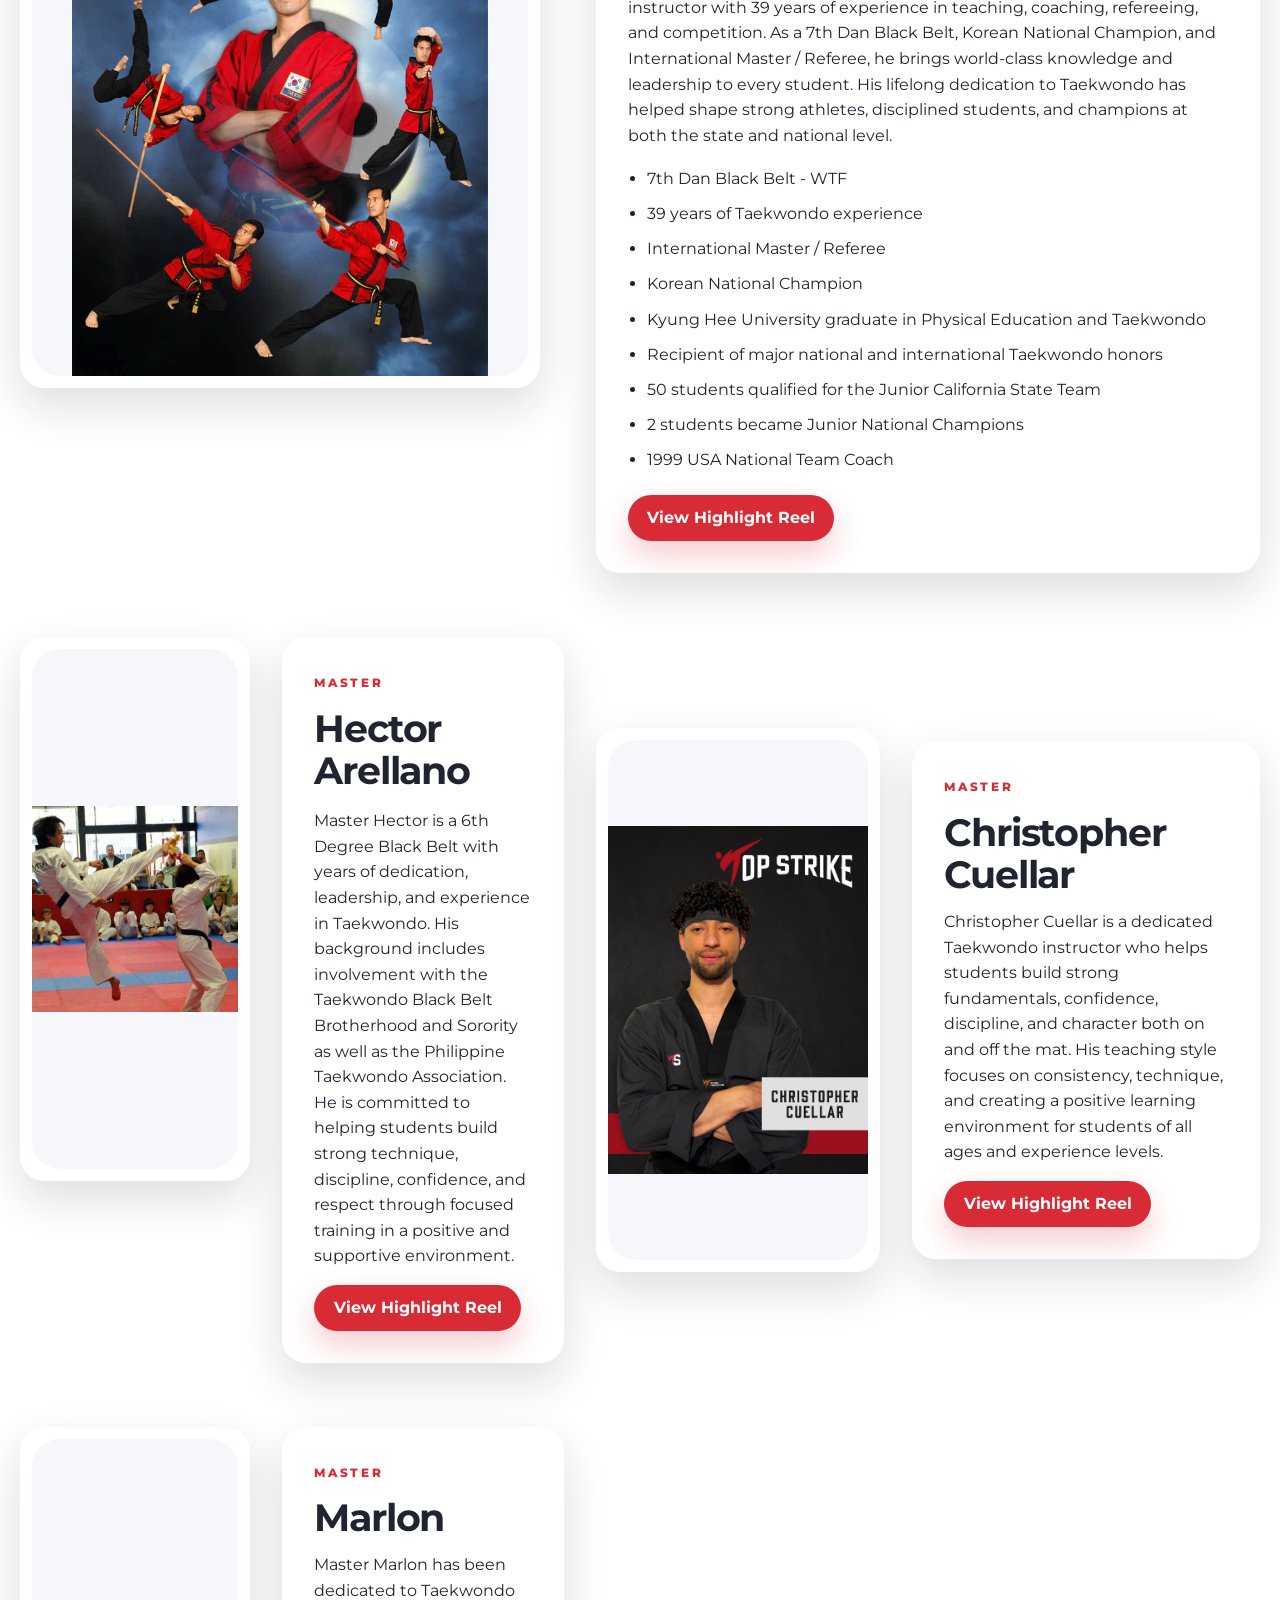
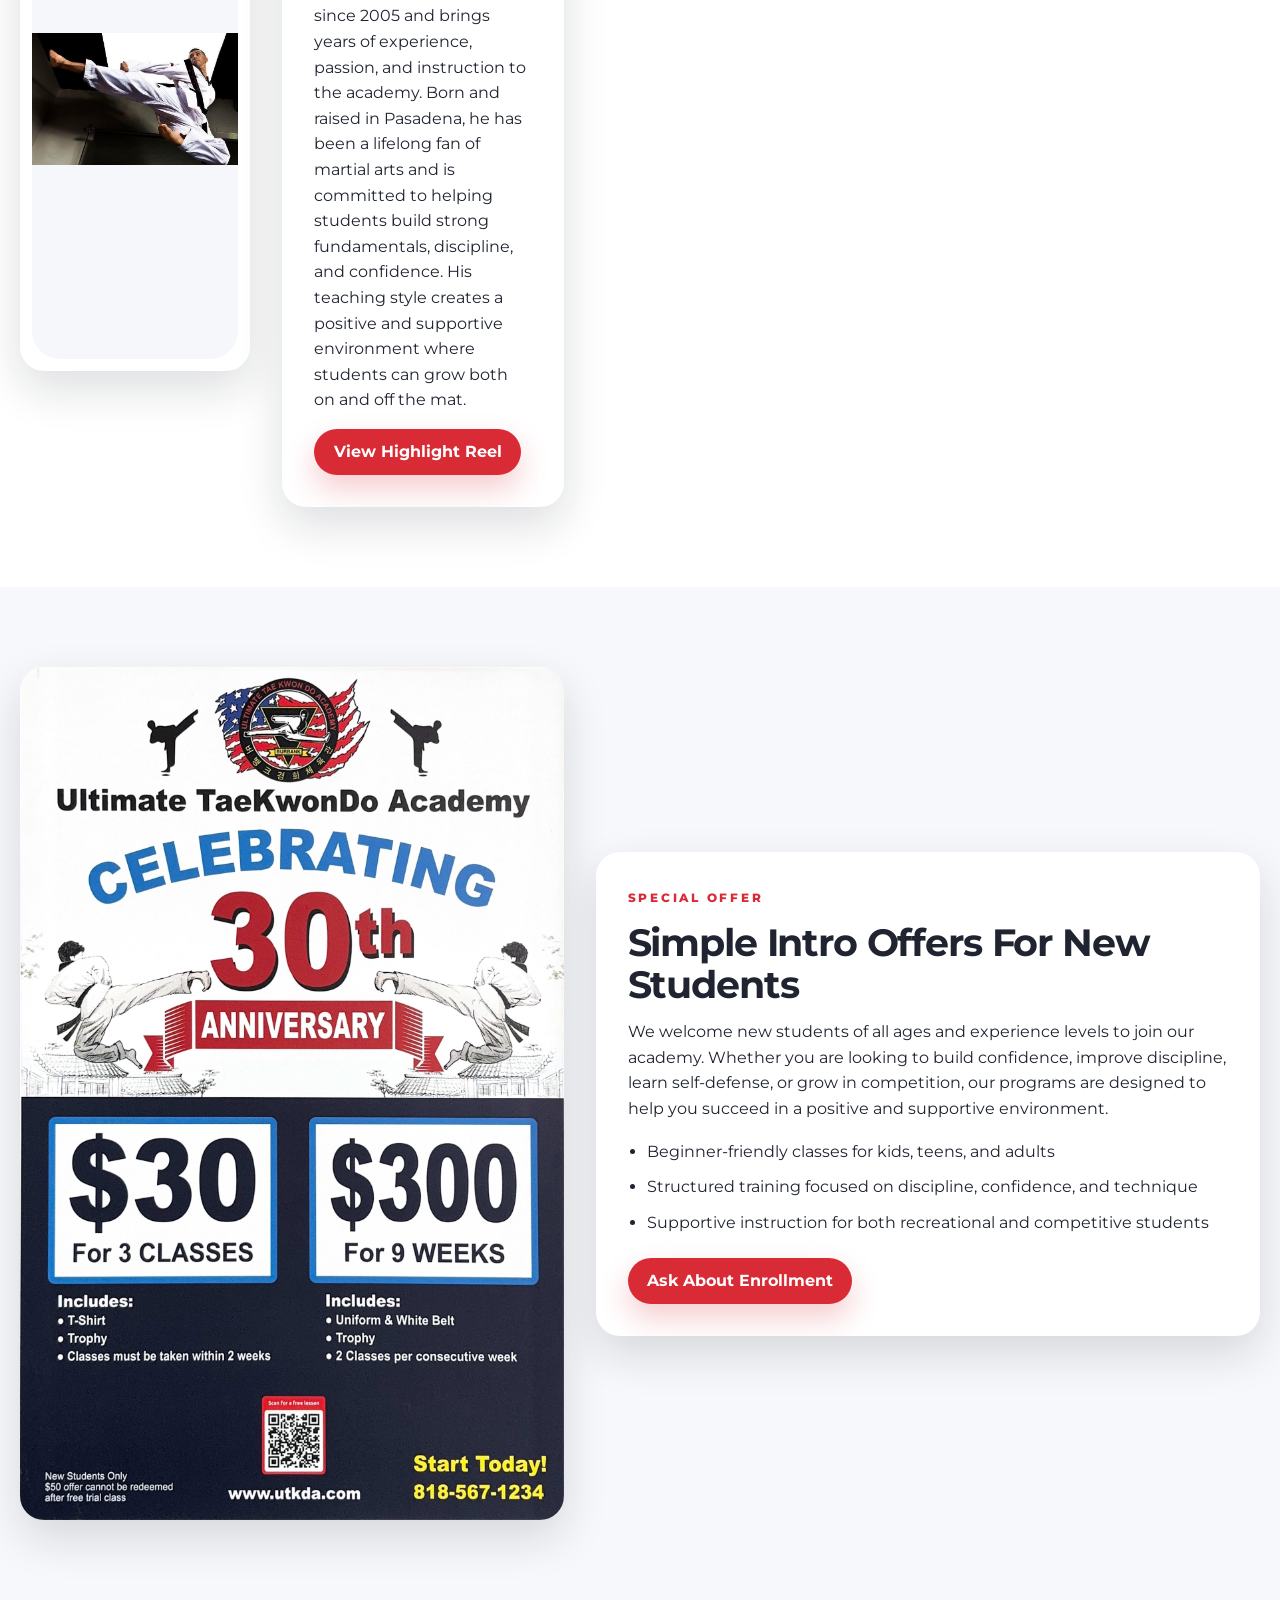
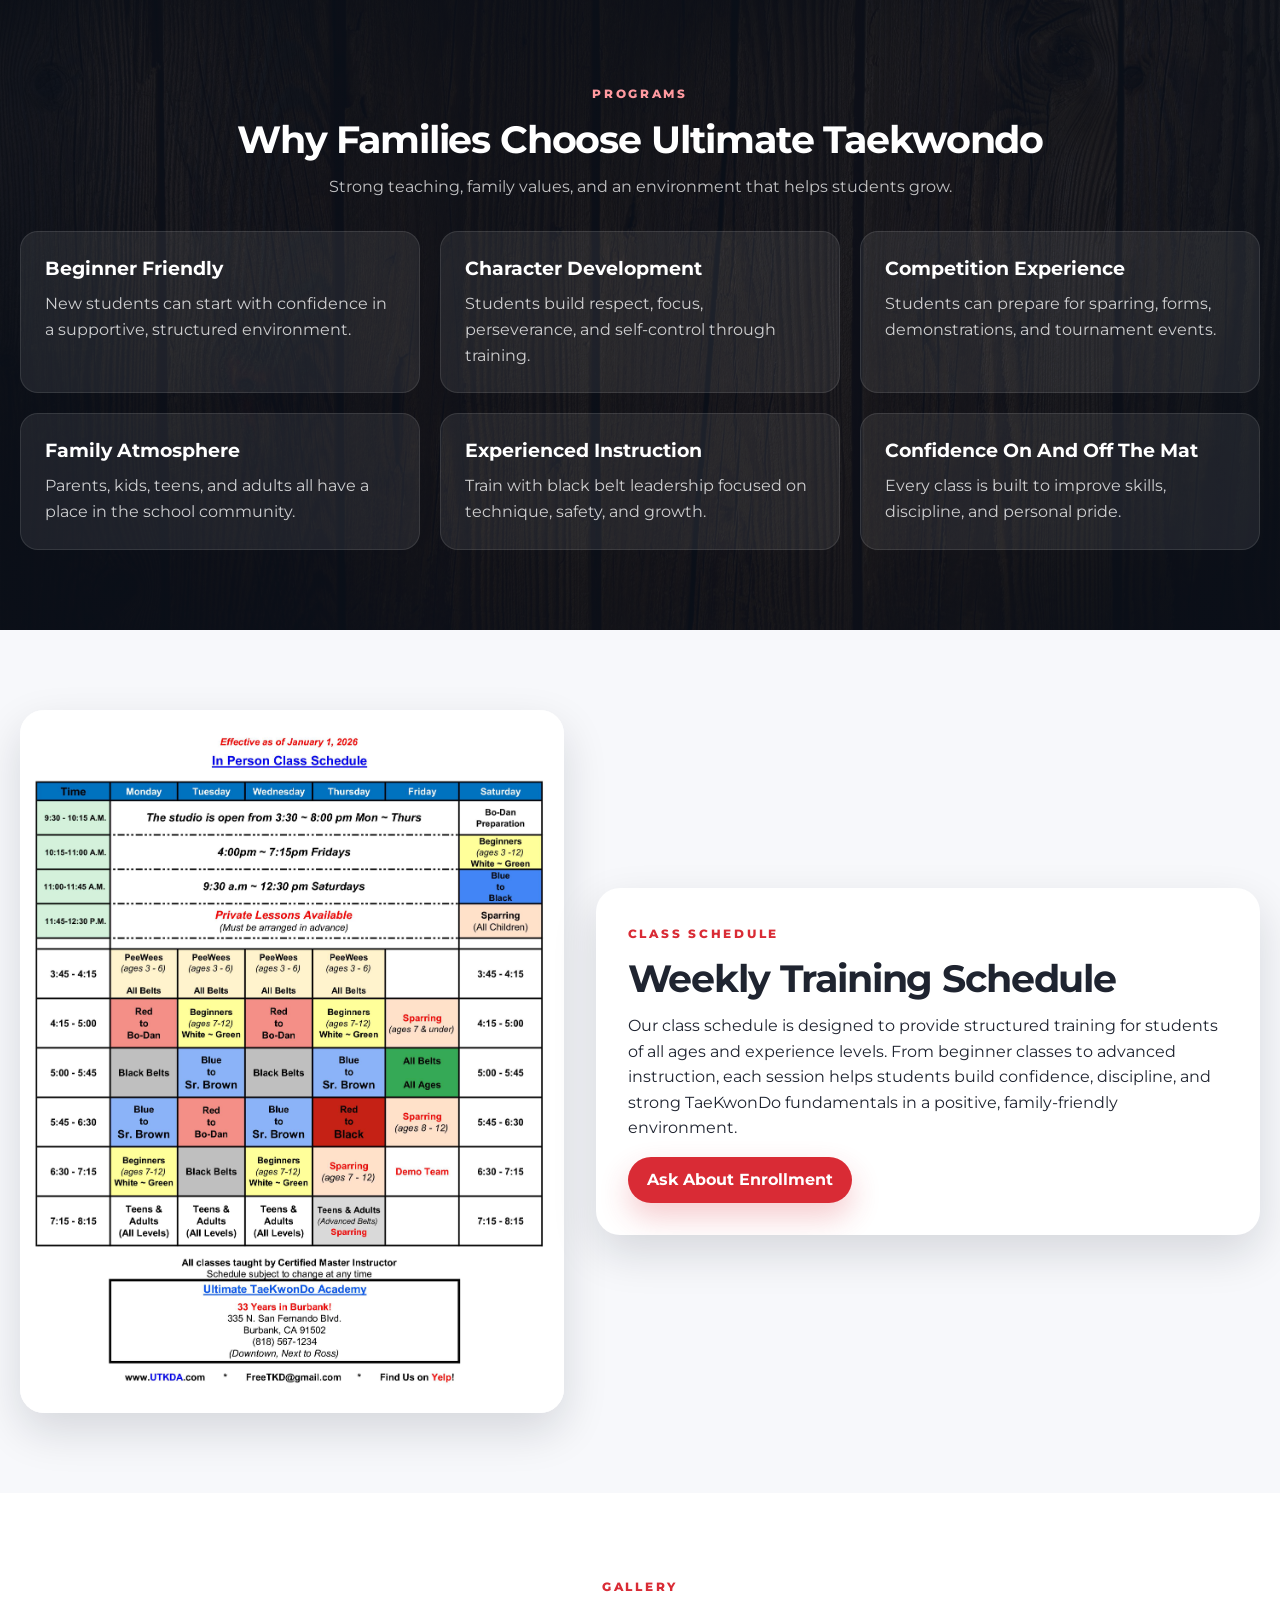
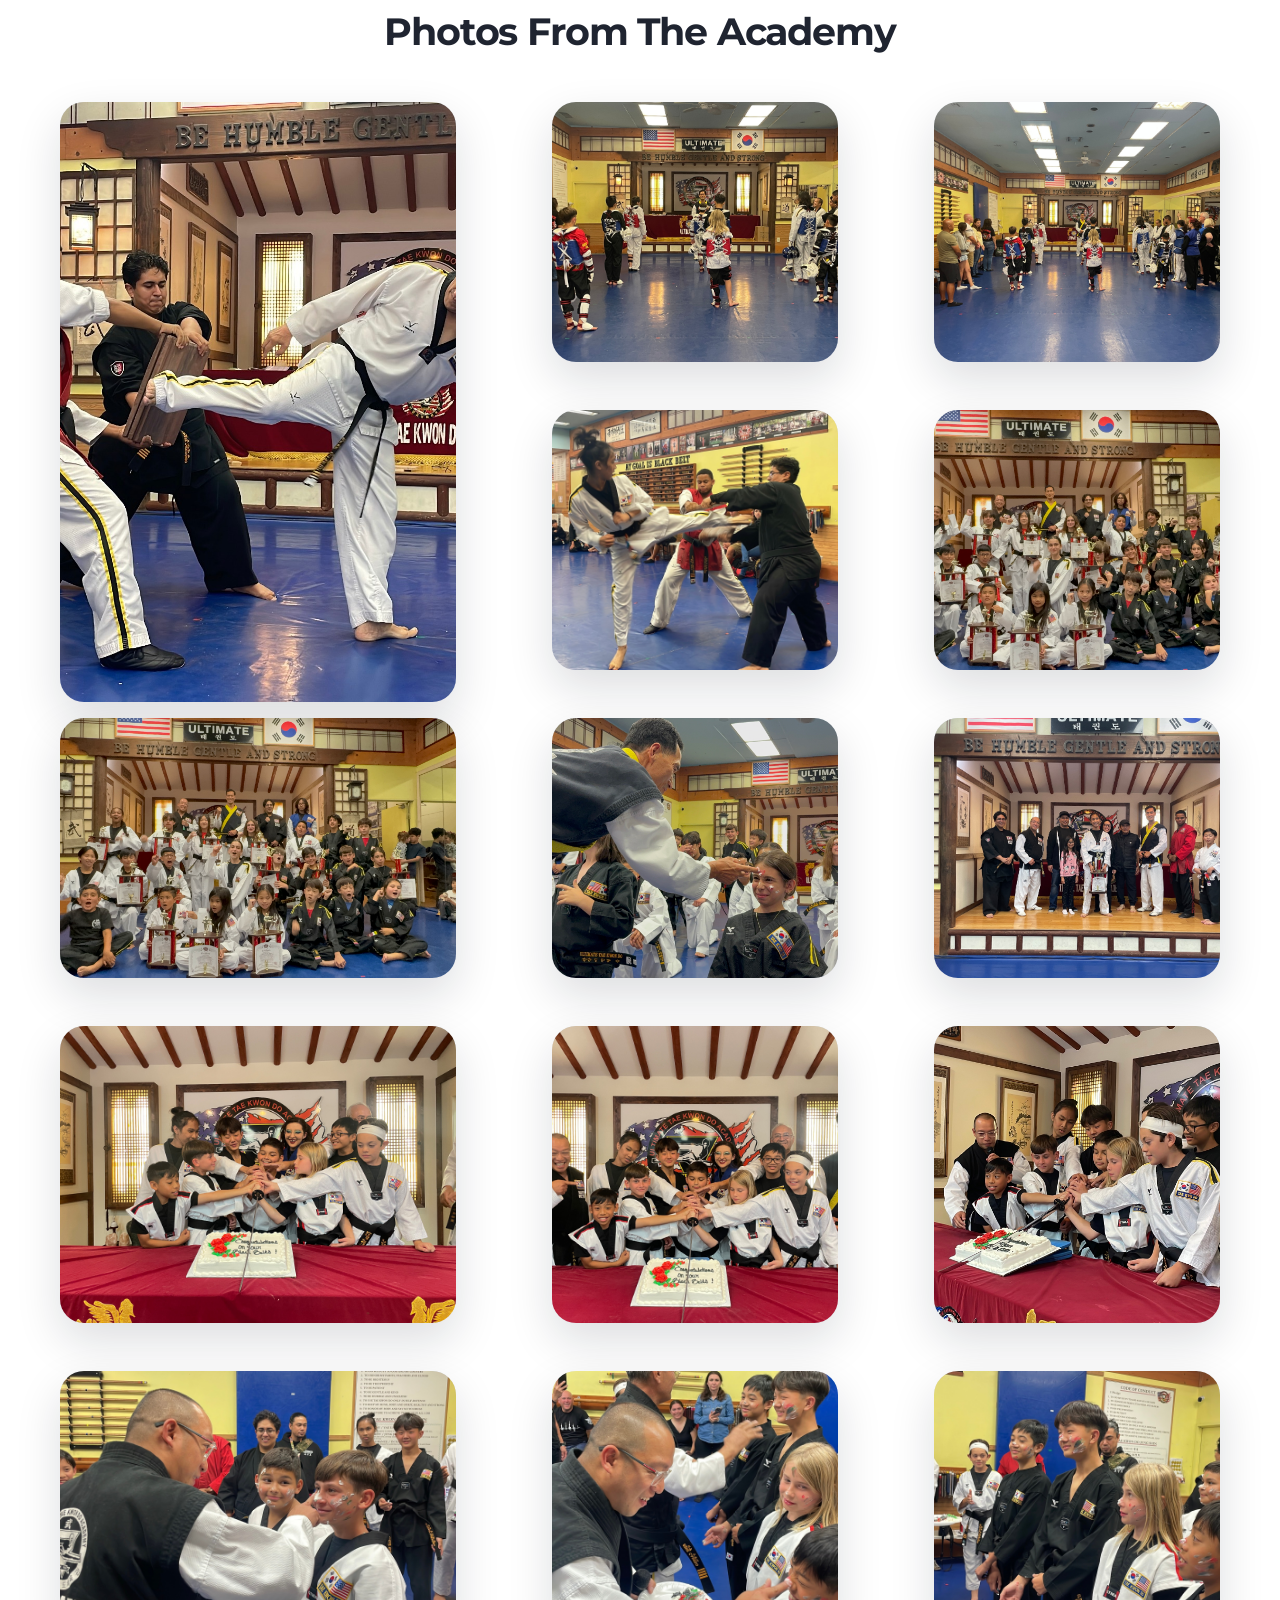
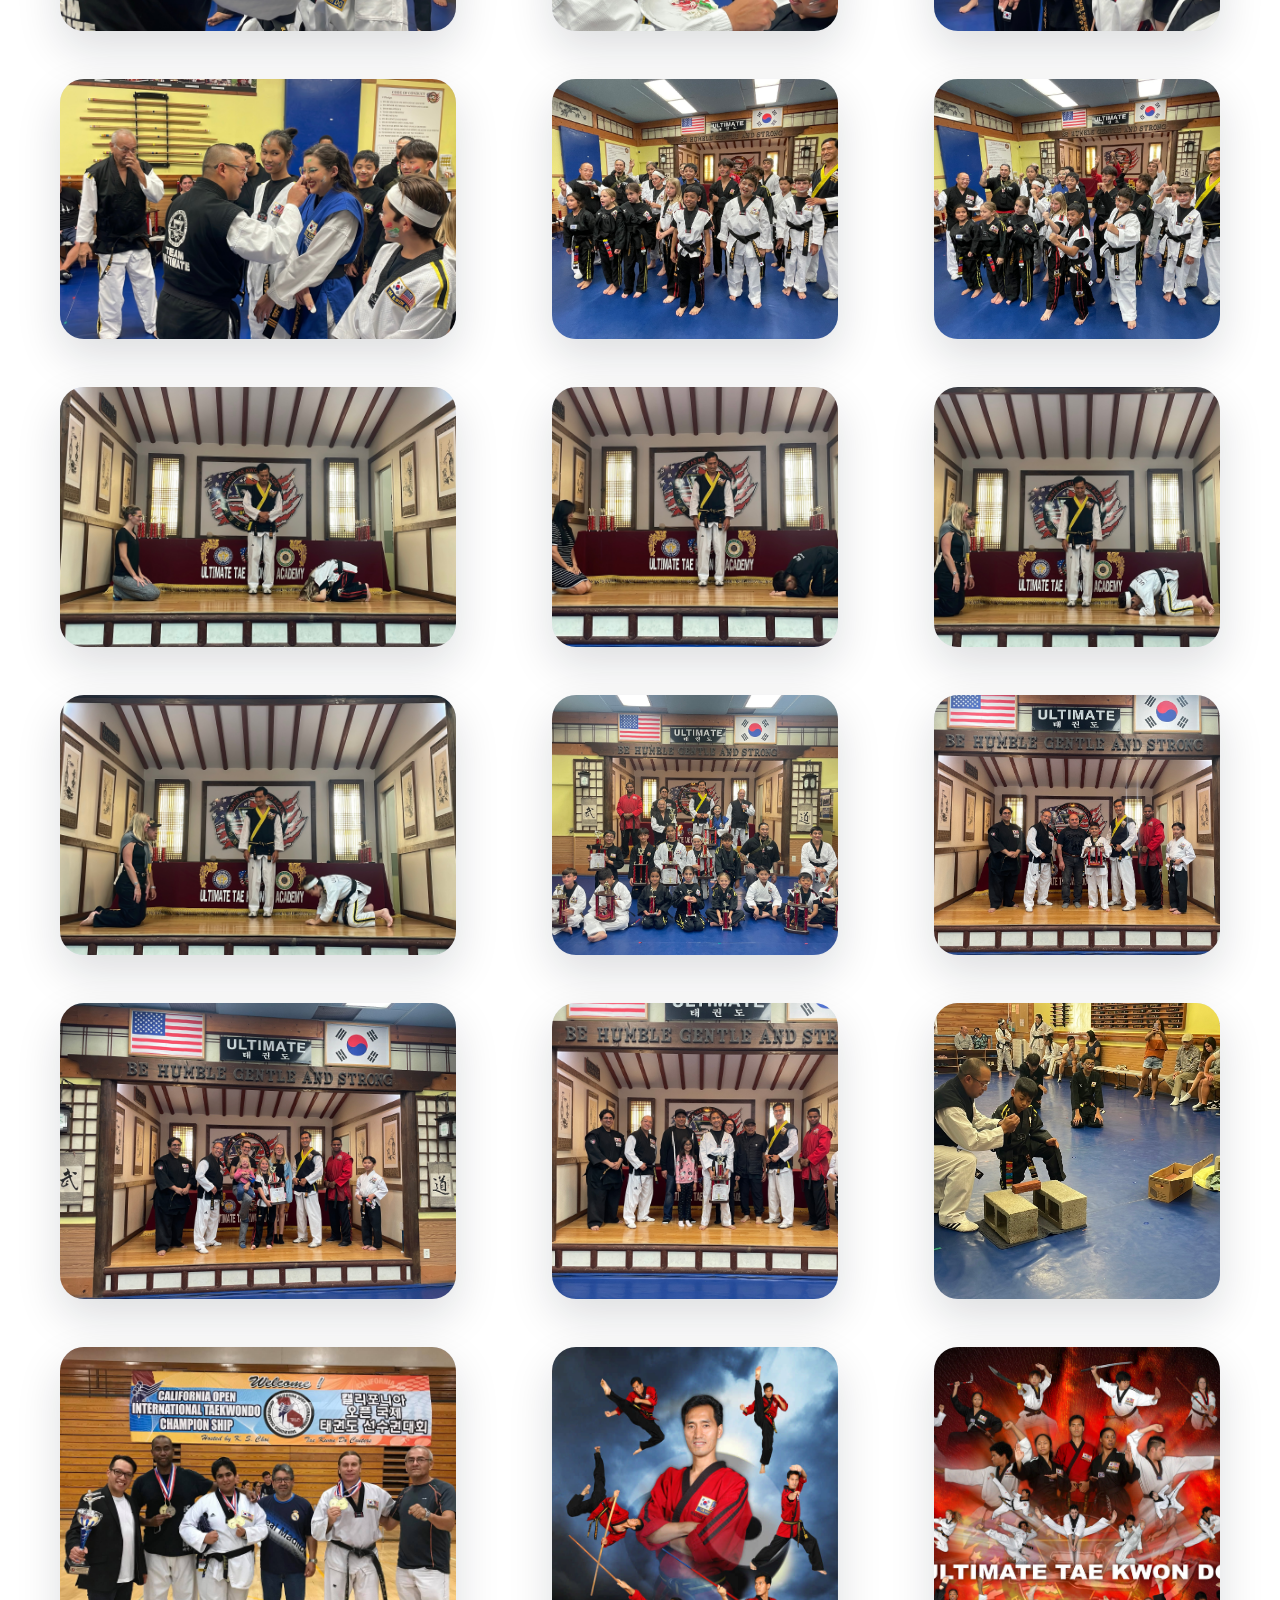
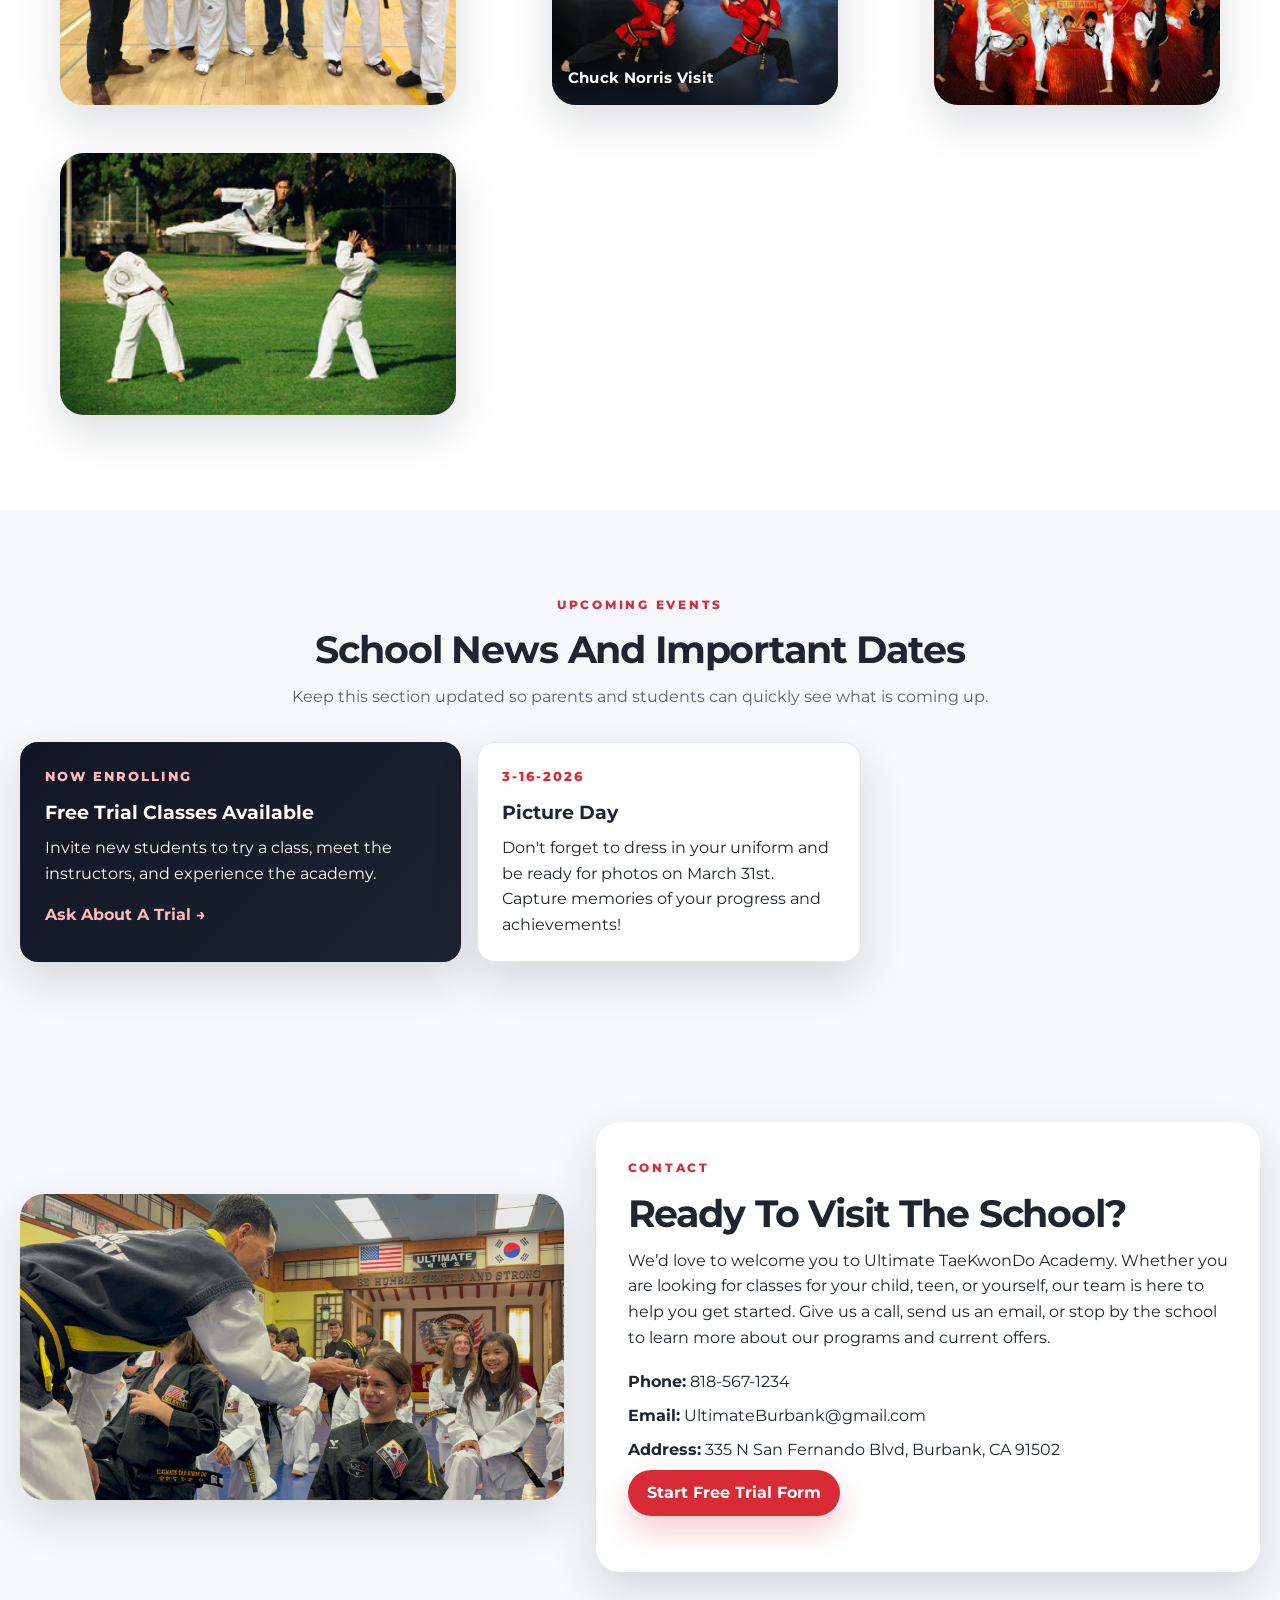
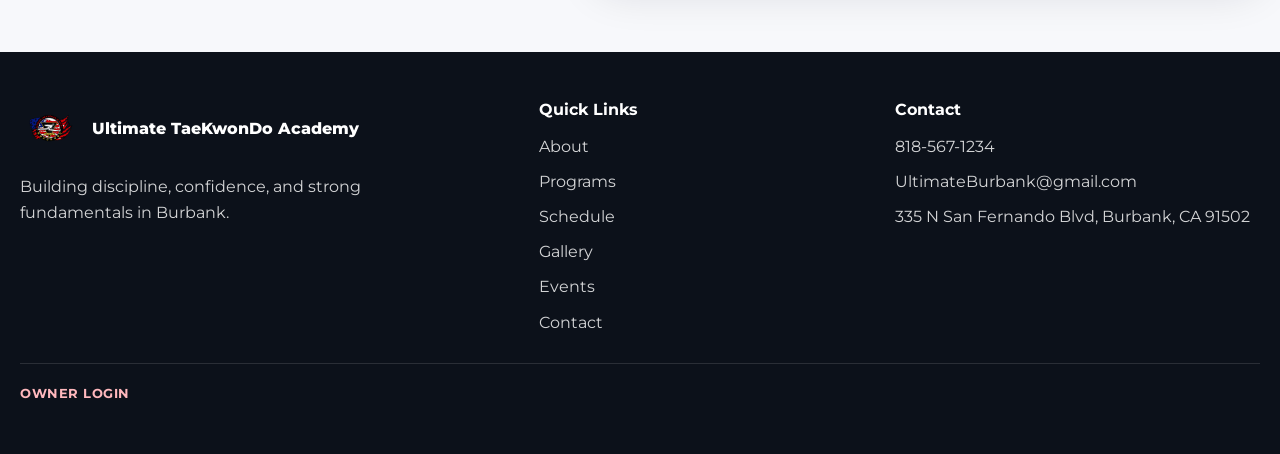
==== commit 10266756: "Corrected capitalization in button text" ====
--- a/index.html
+++ b/index.html
@@ -90,7 +90,7 @@
           </p>
           <div class="hero-actions">
             <a href="trial.html" target="_blank" rel="noopener" class="btn btn-primary">
-                One Free class Form
+                One Free Class Form
           </a>
             <a class="btn btn-glass btn-large" href="#gallery">View Photos</a>
           </div>
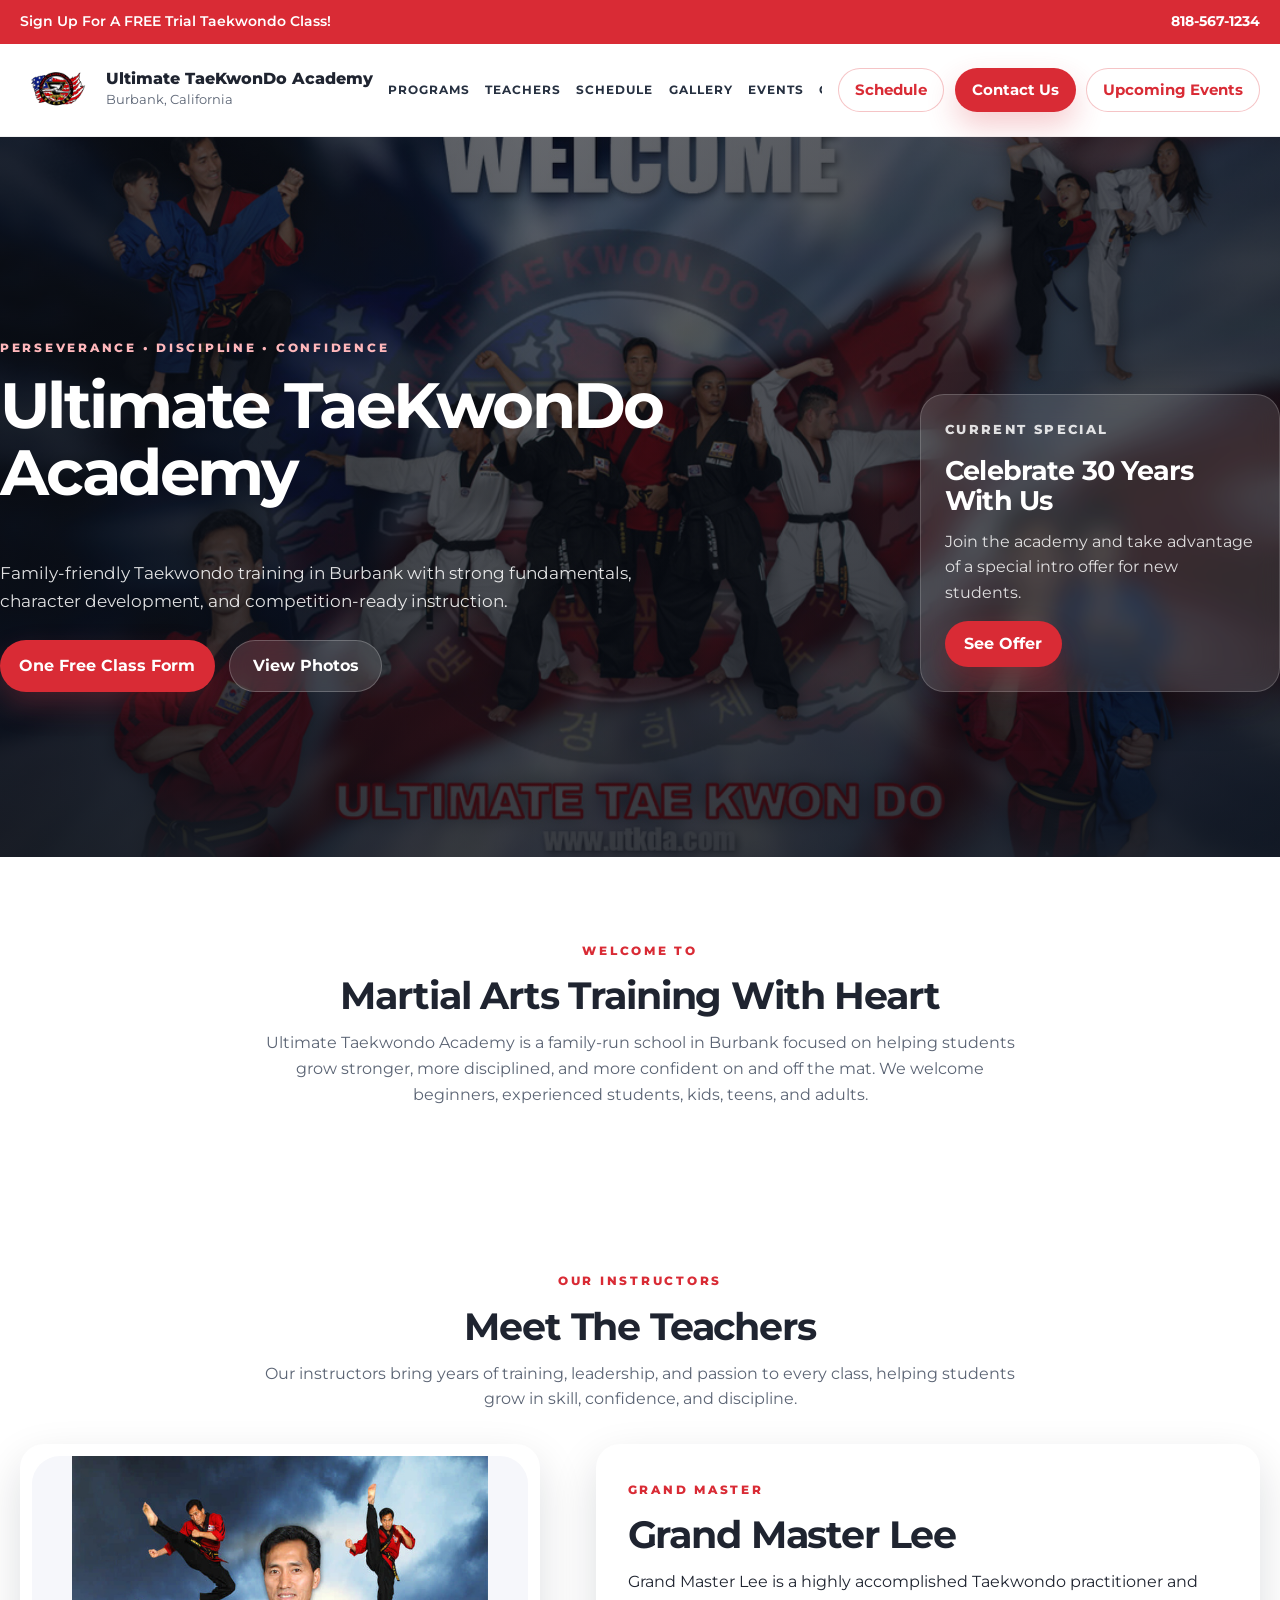
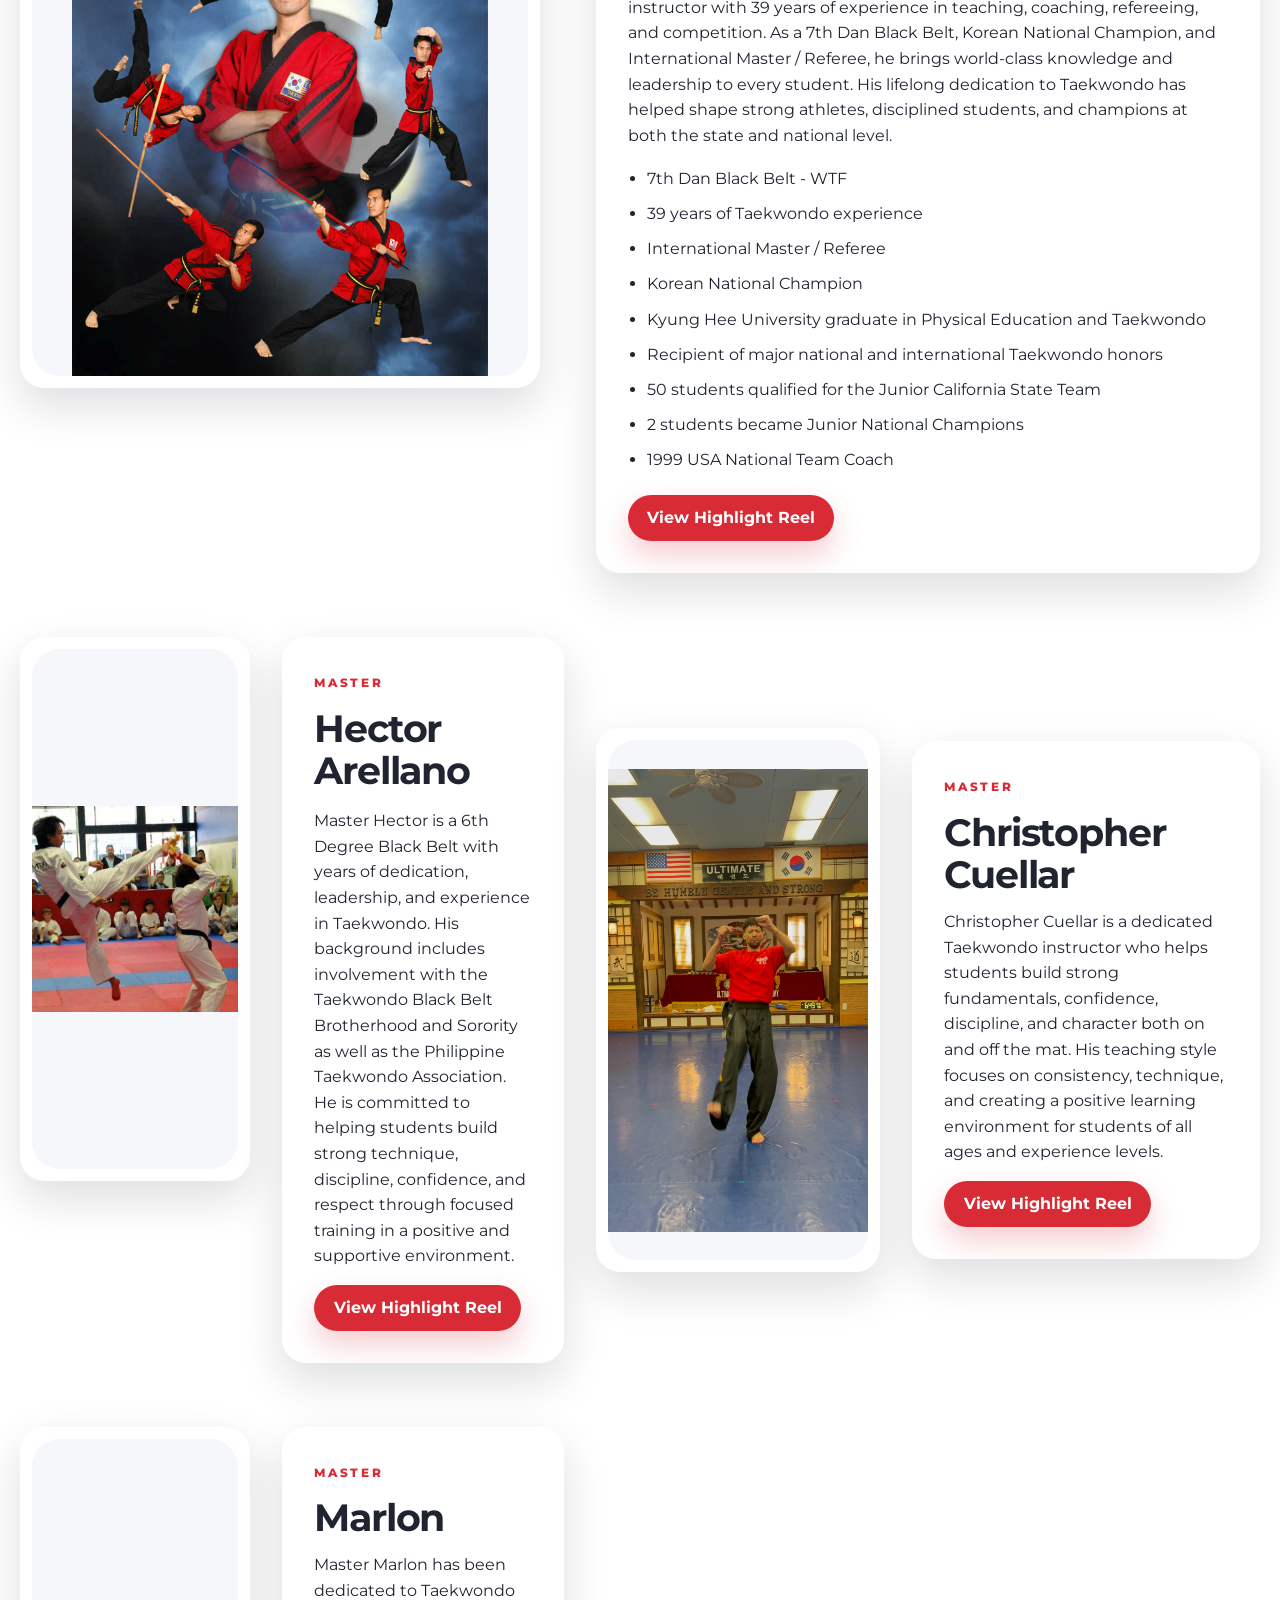
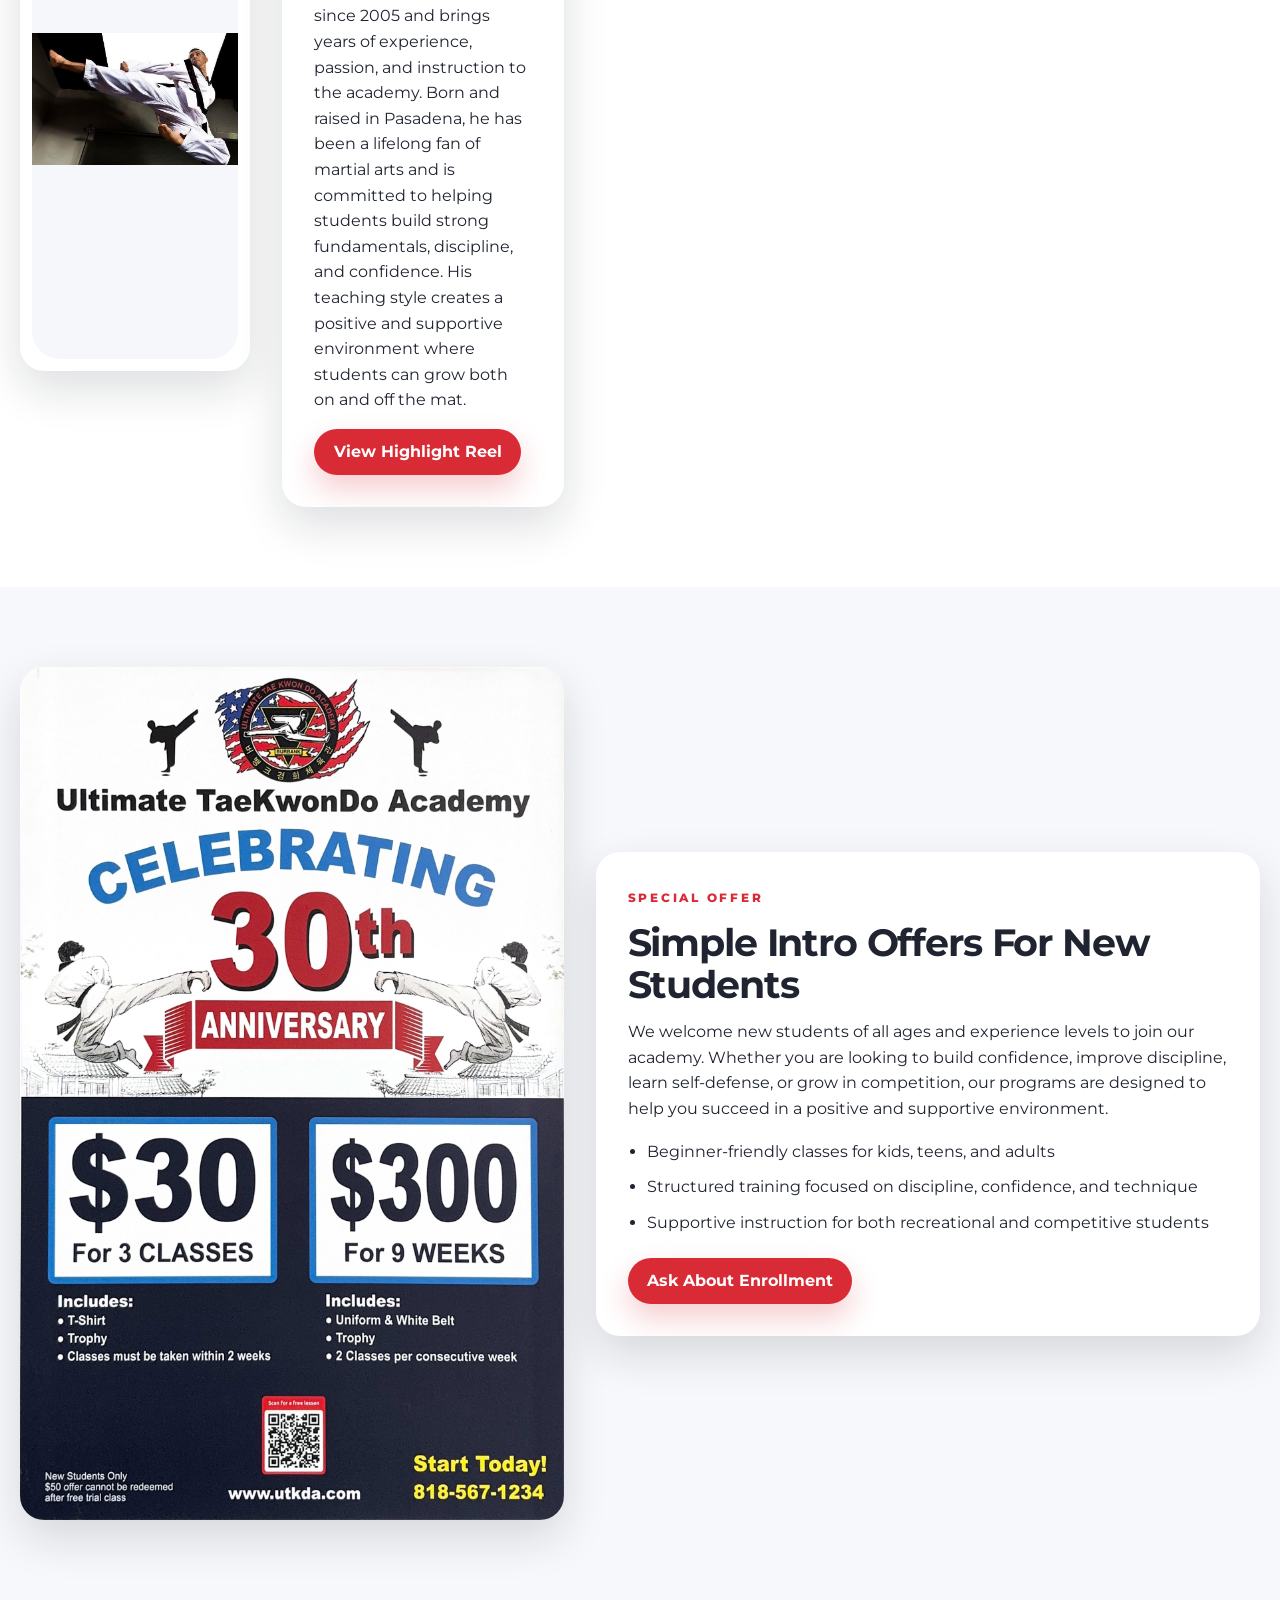
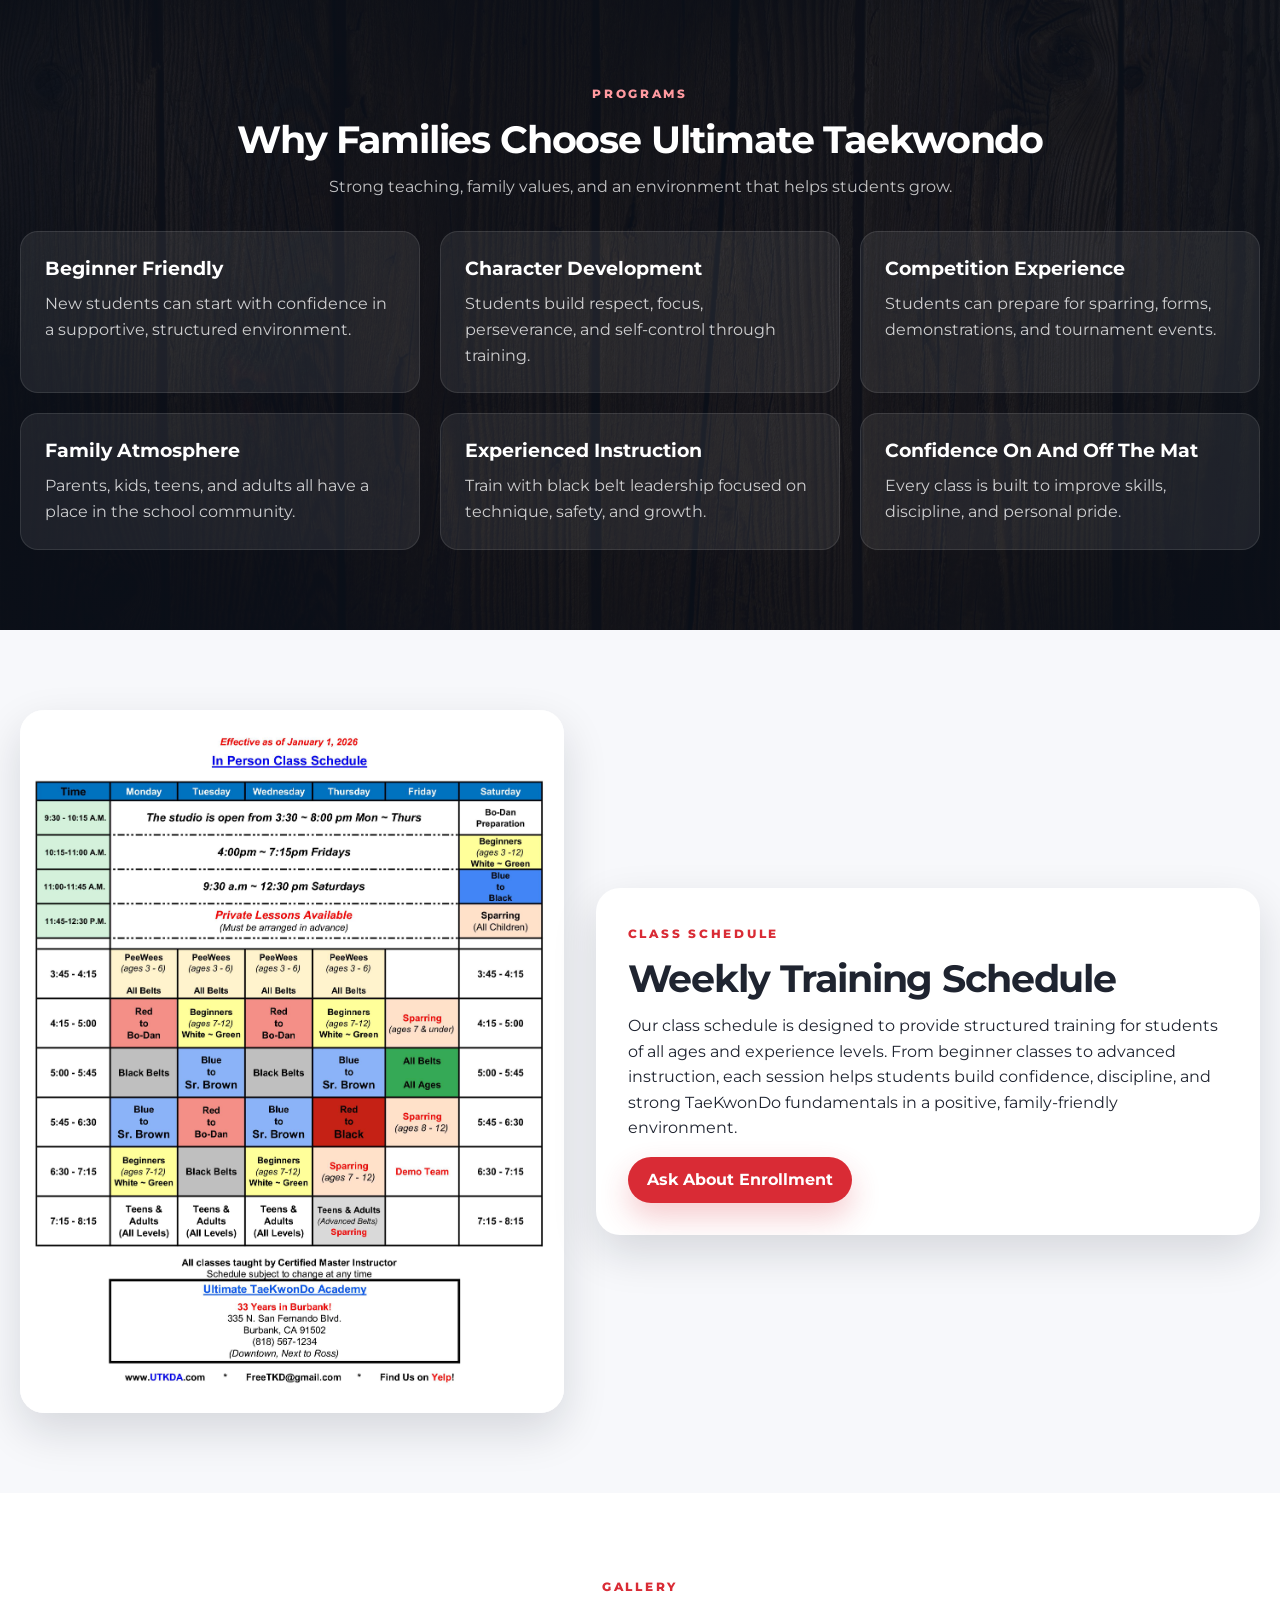
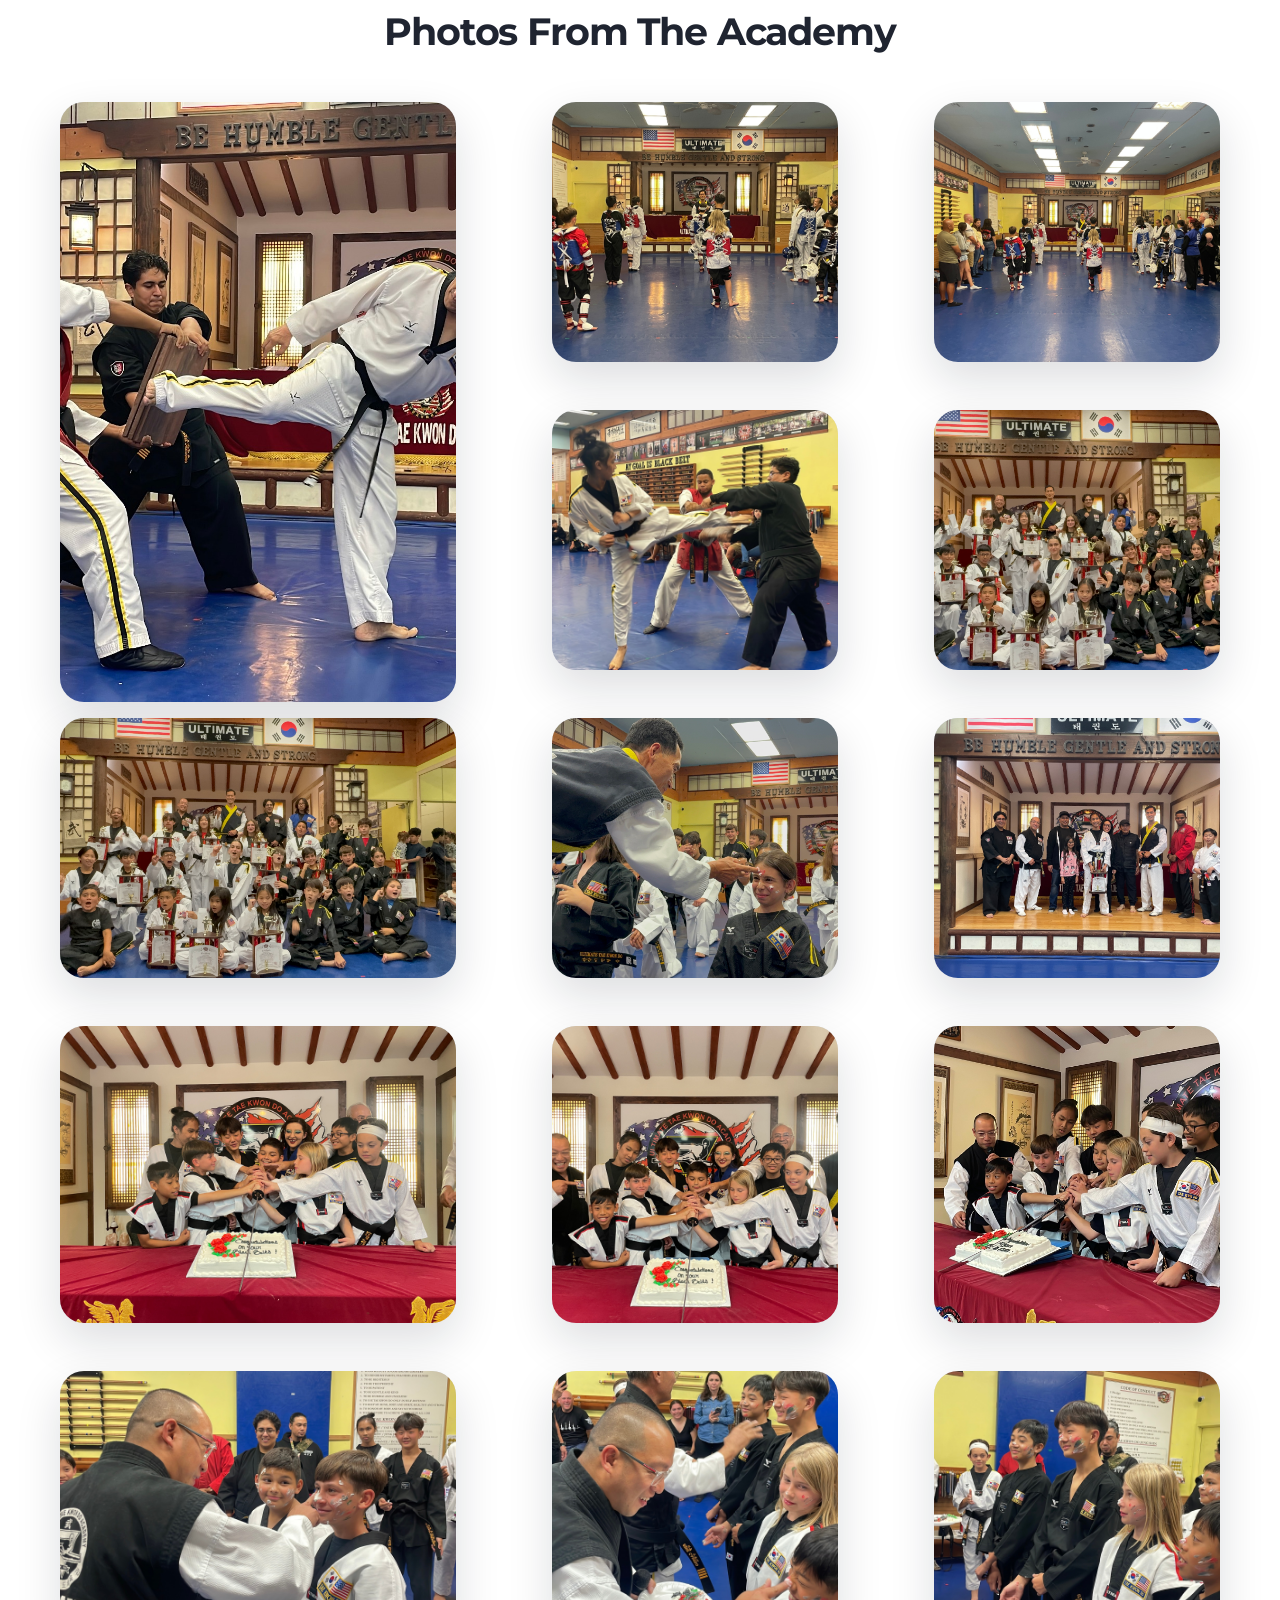
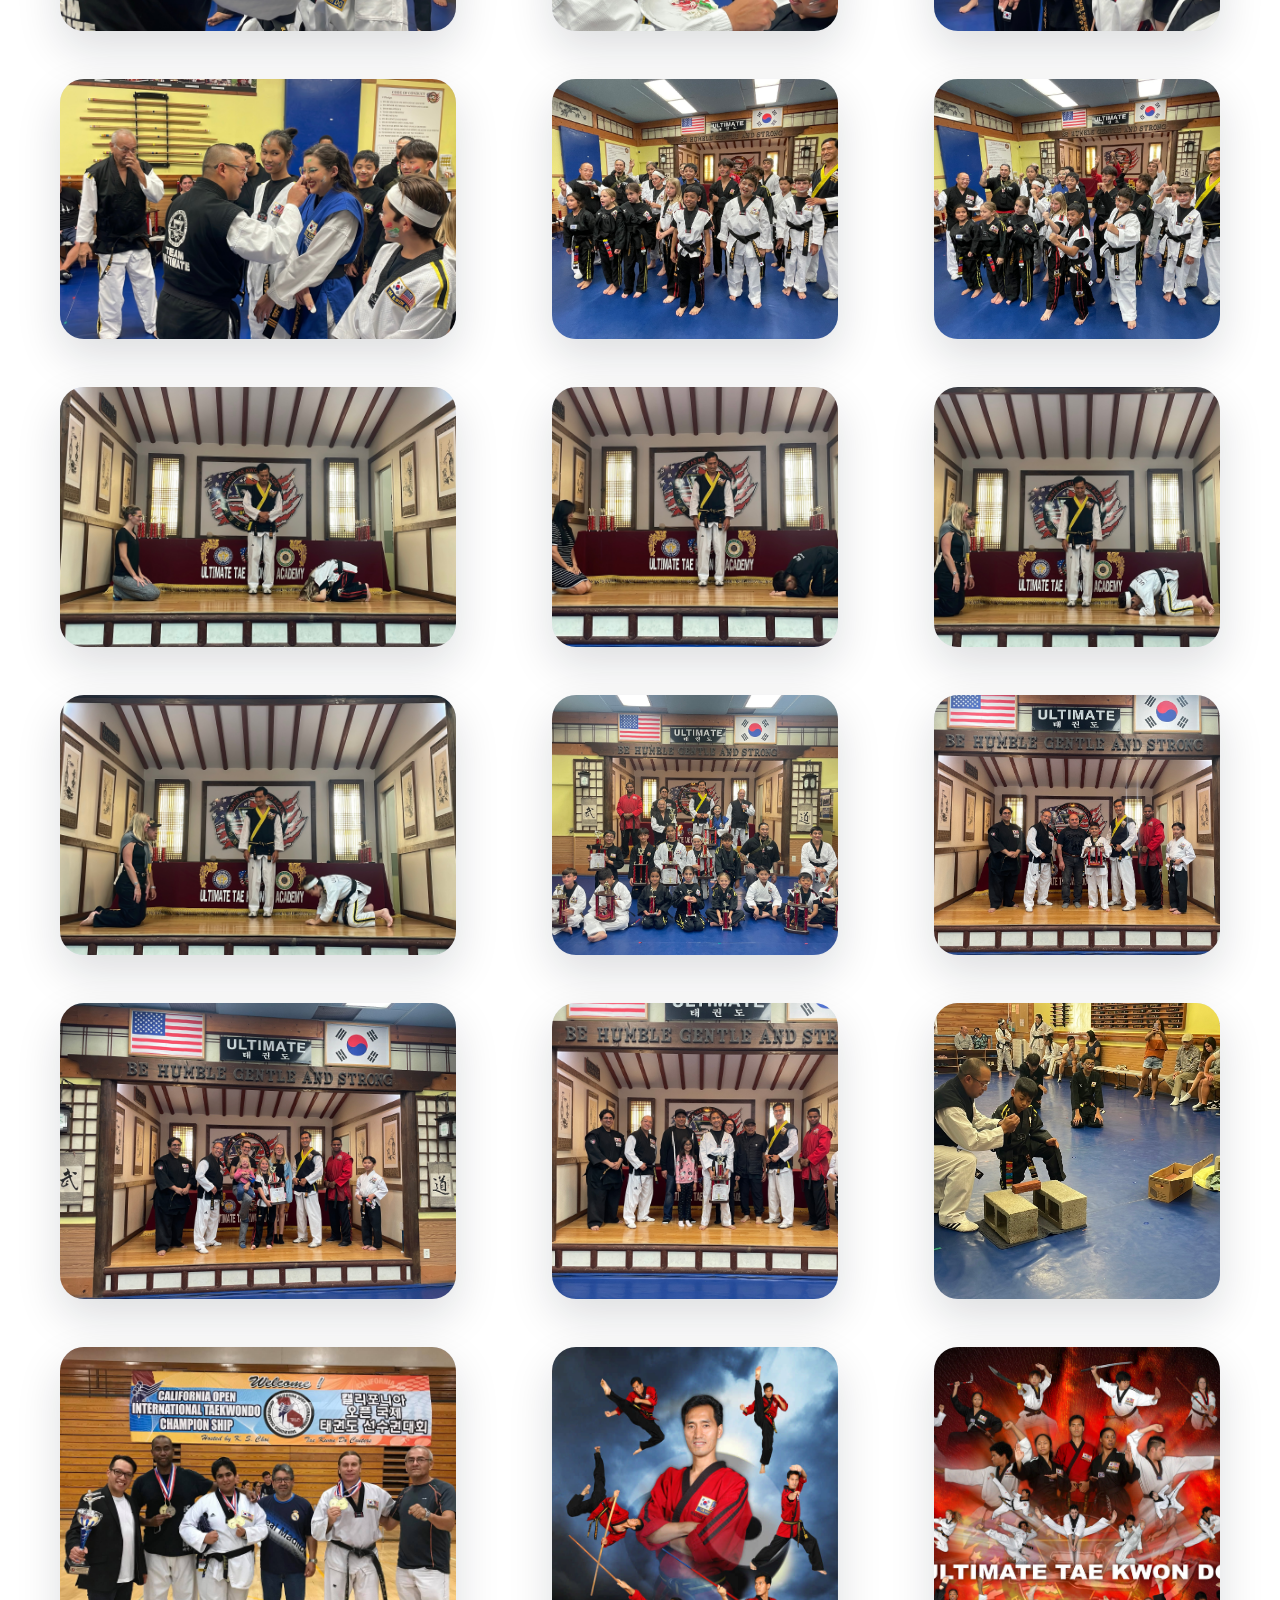
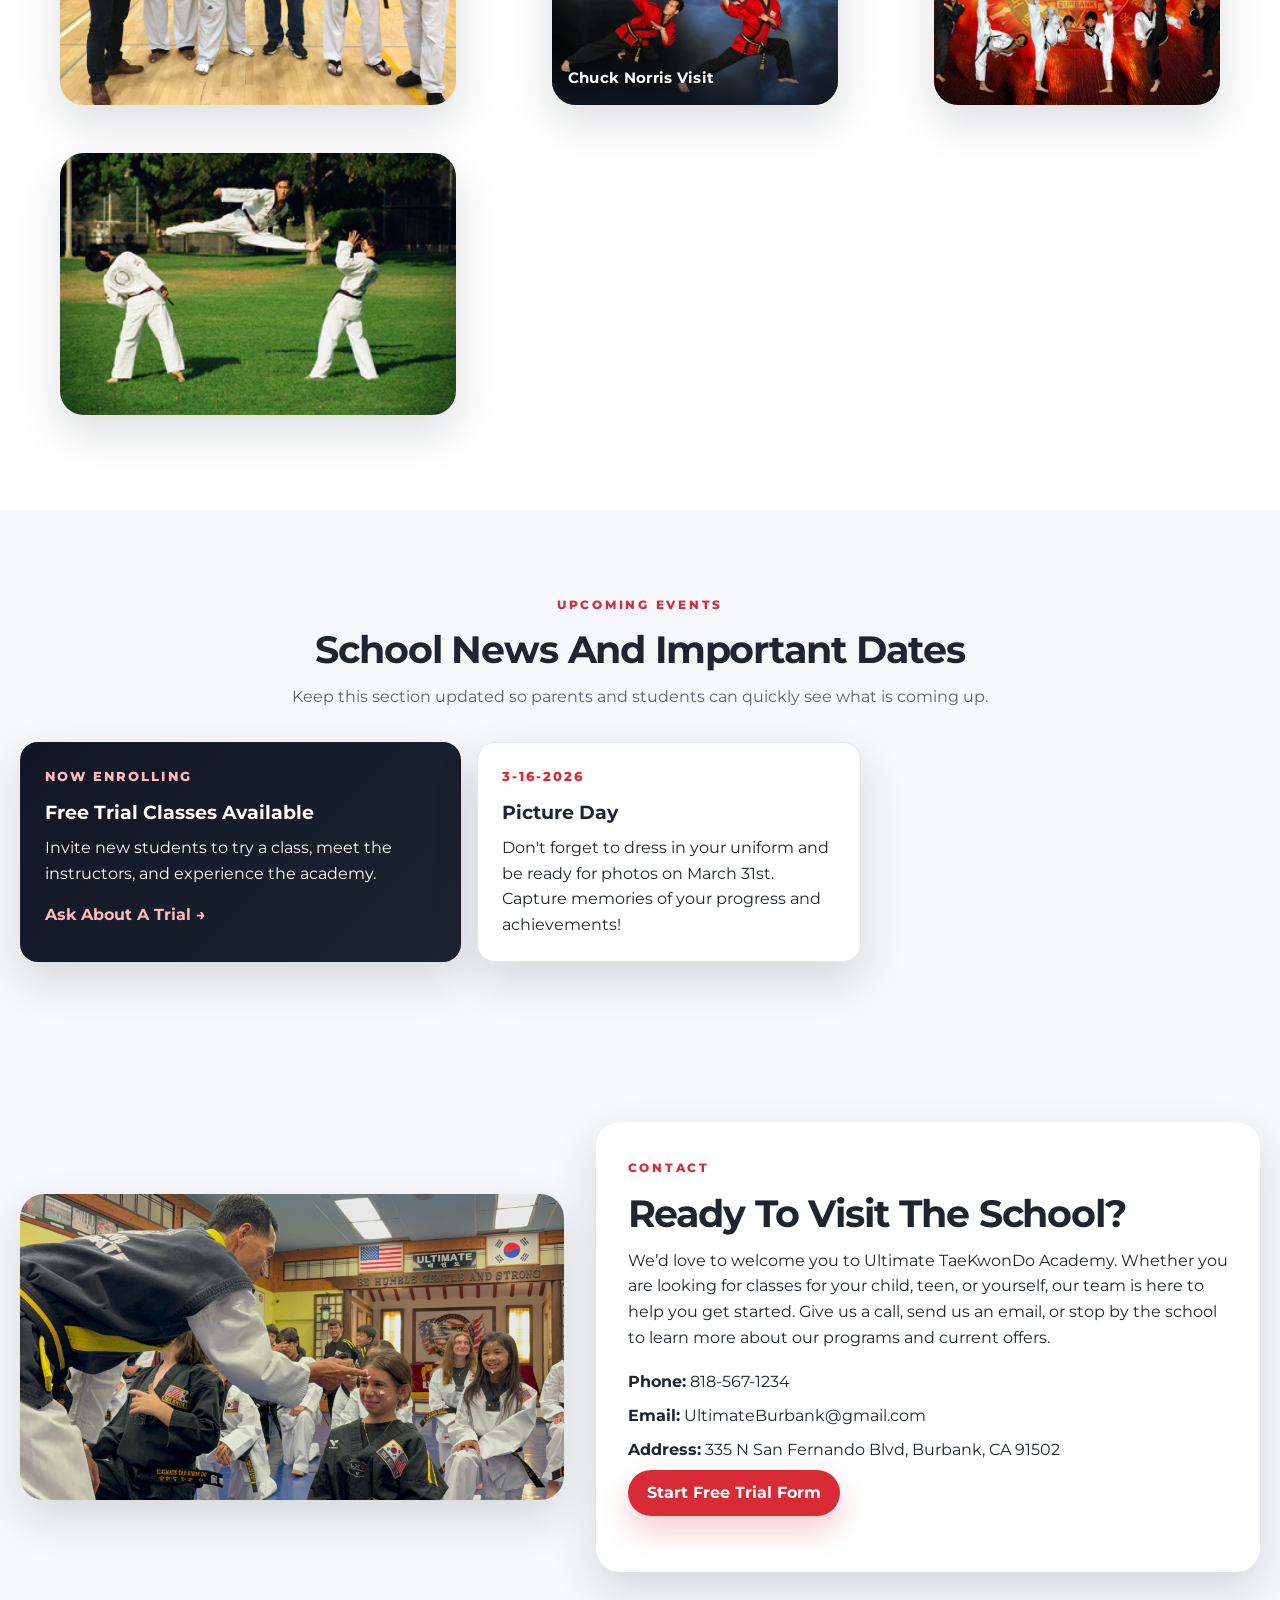
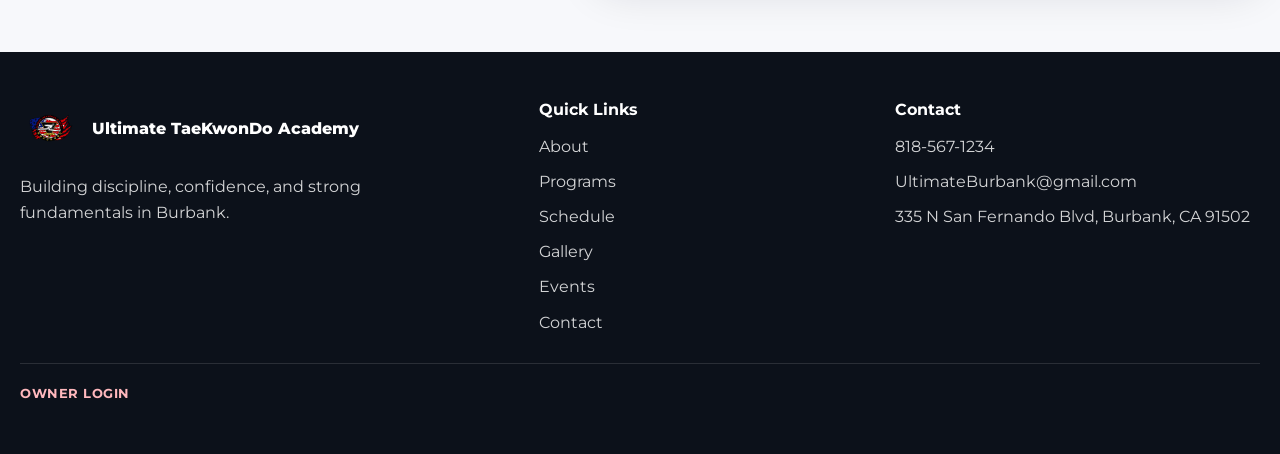
==== commit 7c052754: "Change image source for Teacher 3" ====
--- a/index.html
+++ b/index.html
@@ -191,7 +191,7 @@
     <!-- Teacher 3 -->
     <div class="feature-grid teacher-feature-grid">
       <div class="feature-image-card teacher-feature-image">
-        <img src="Chris2.webp" alt="Master Christopher Cuellar" />
+        <img src="yikes.jpg" alt="Master Christopher Cuellar" />
       </div>
 
       <div class="feature-copy-card">
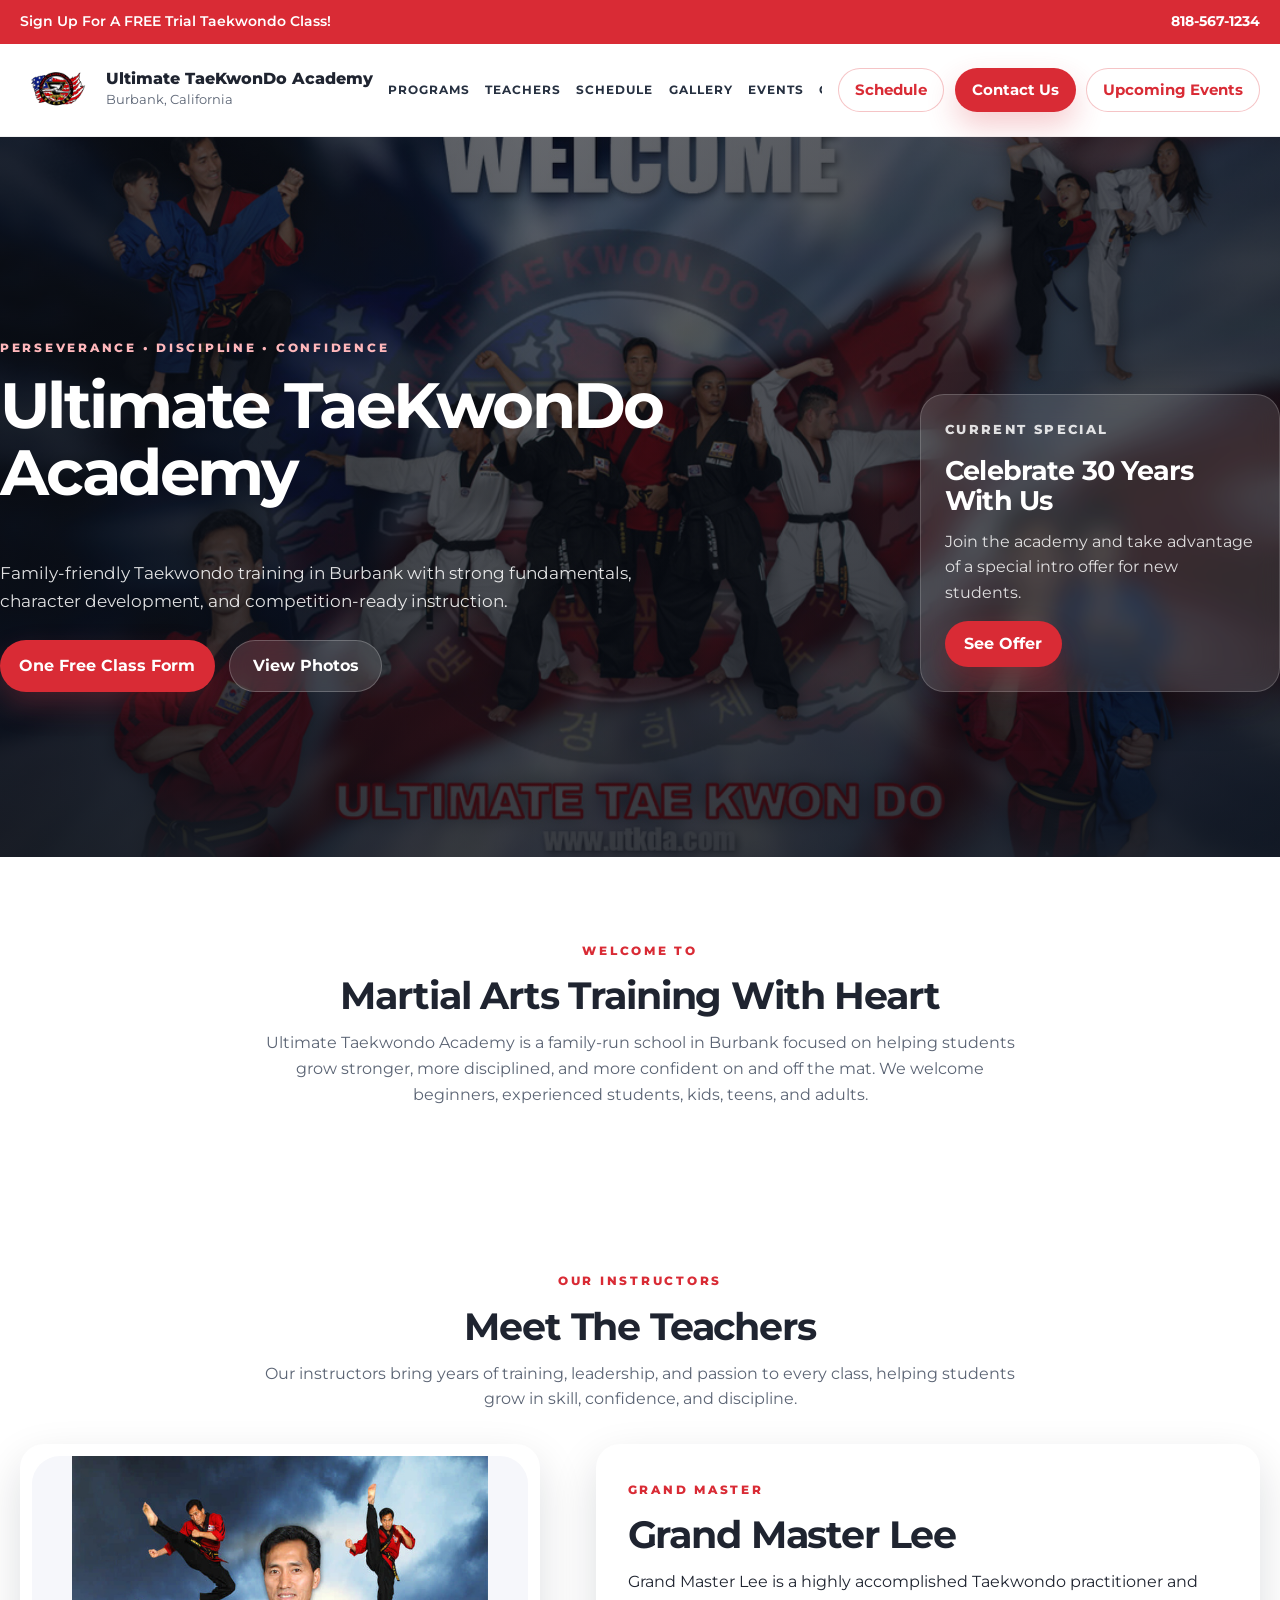
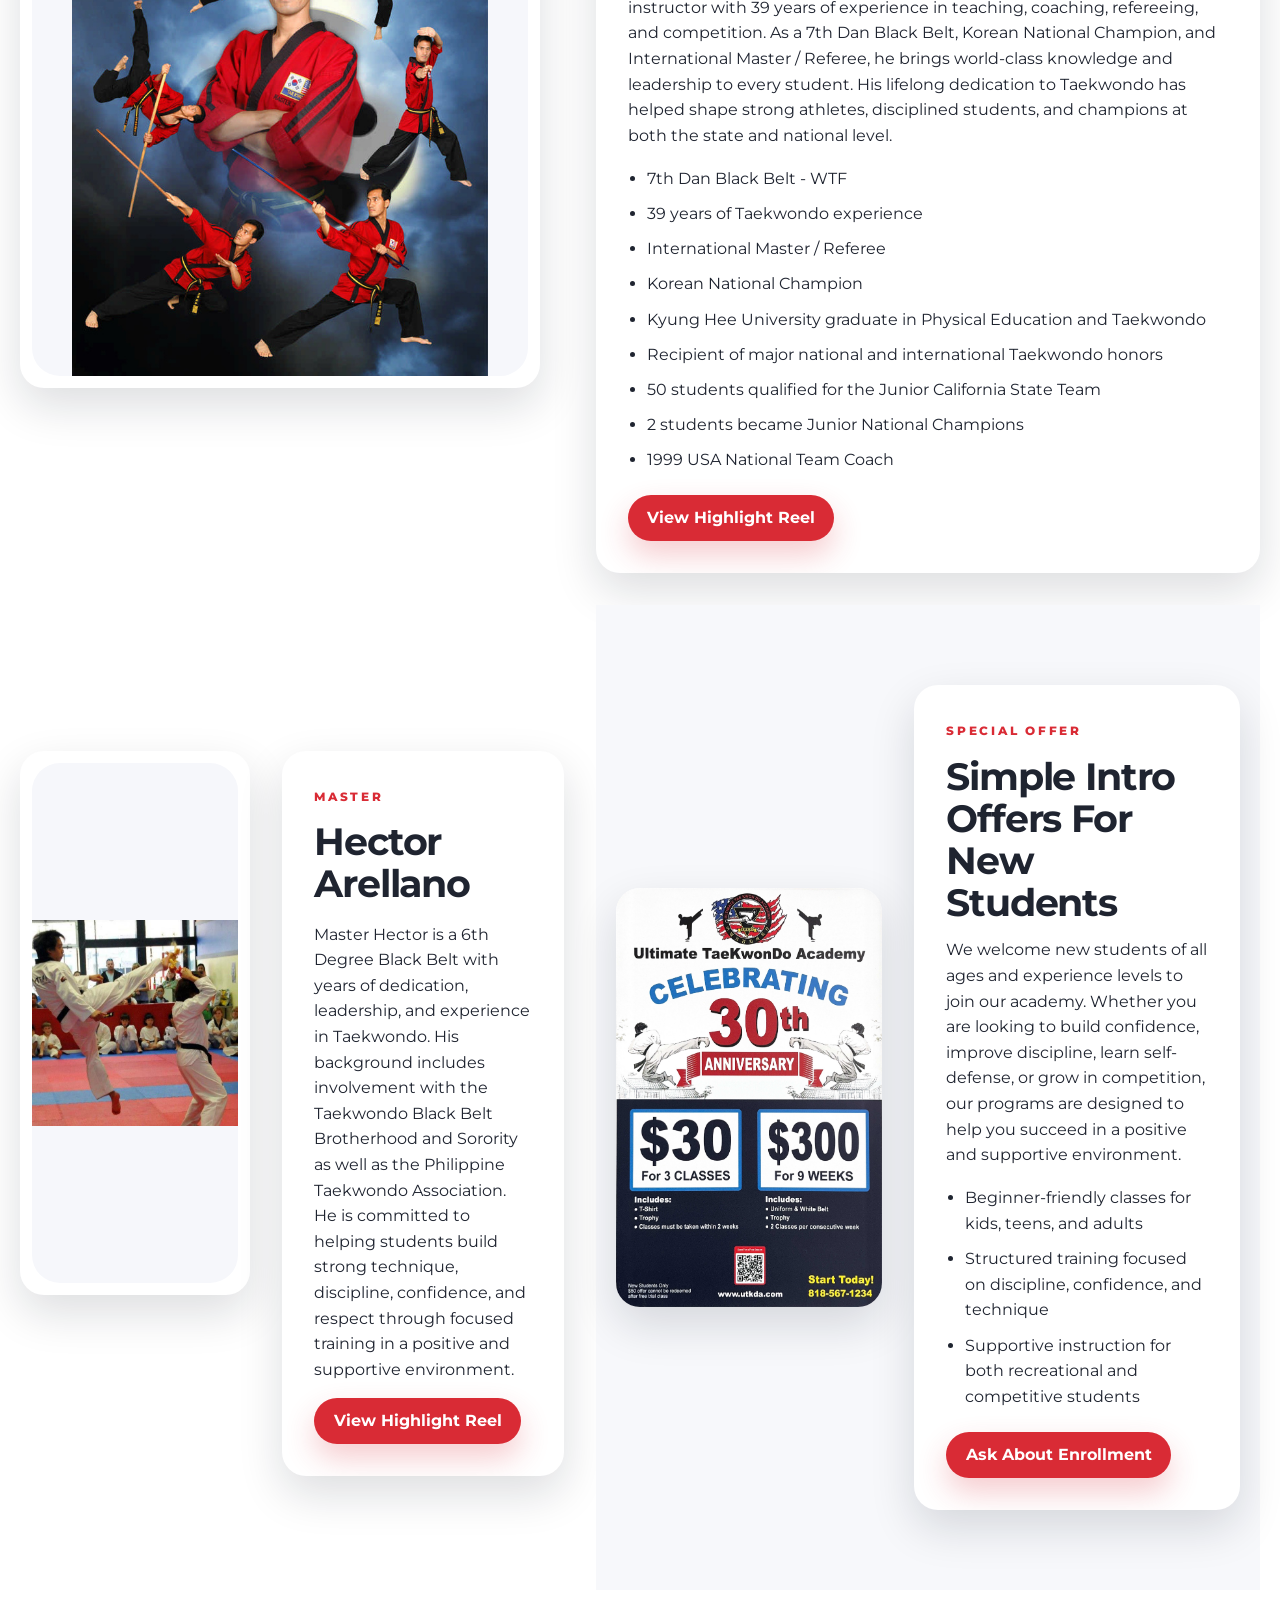
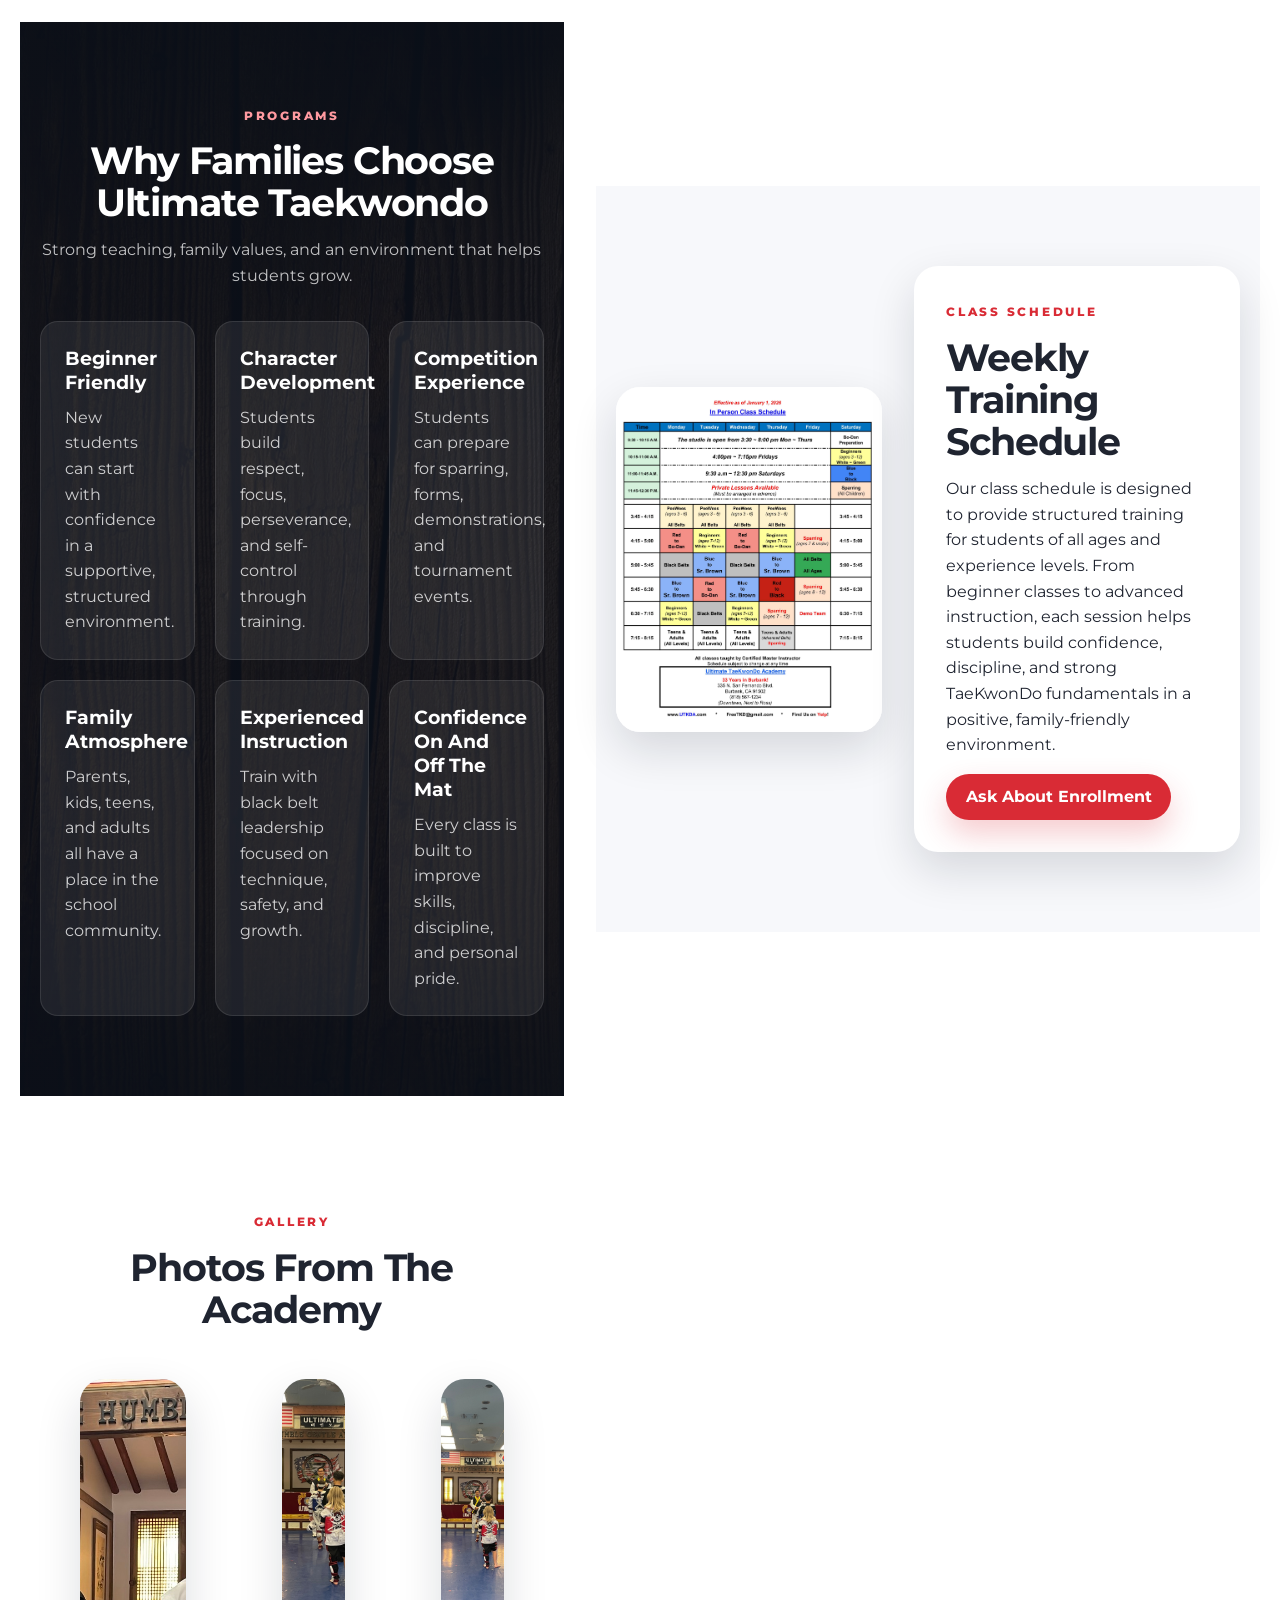
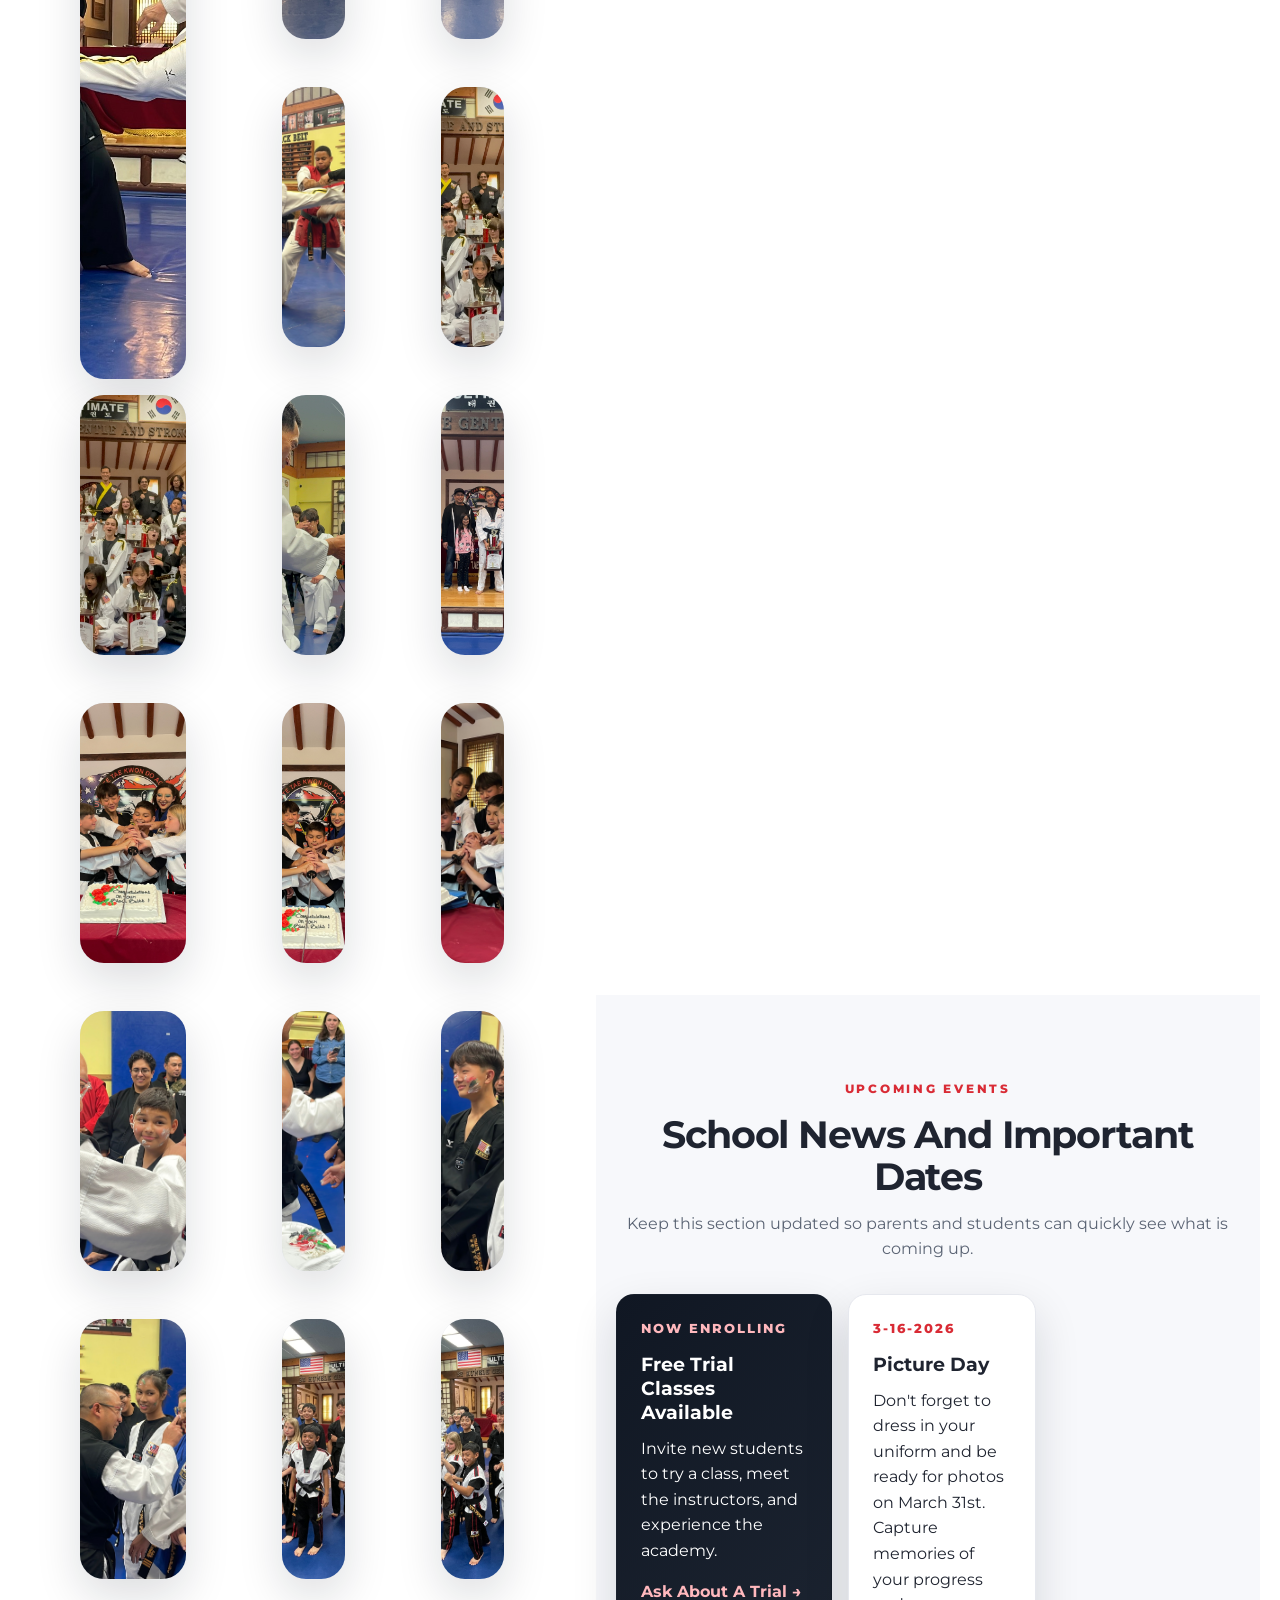
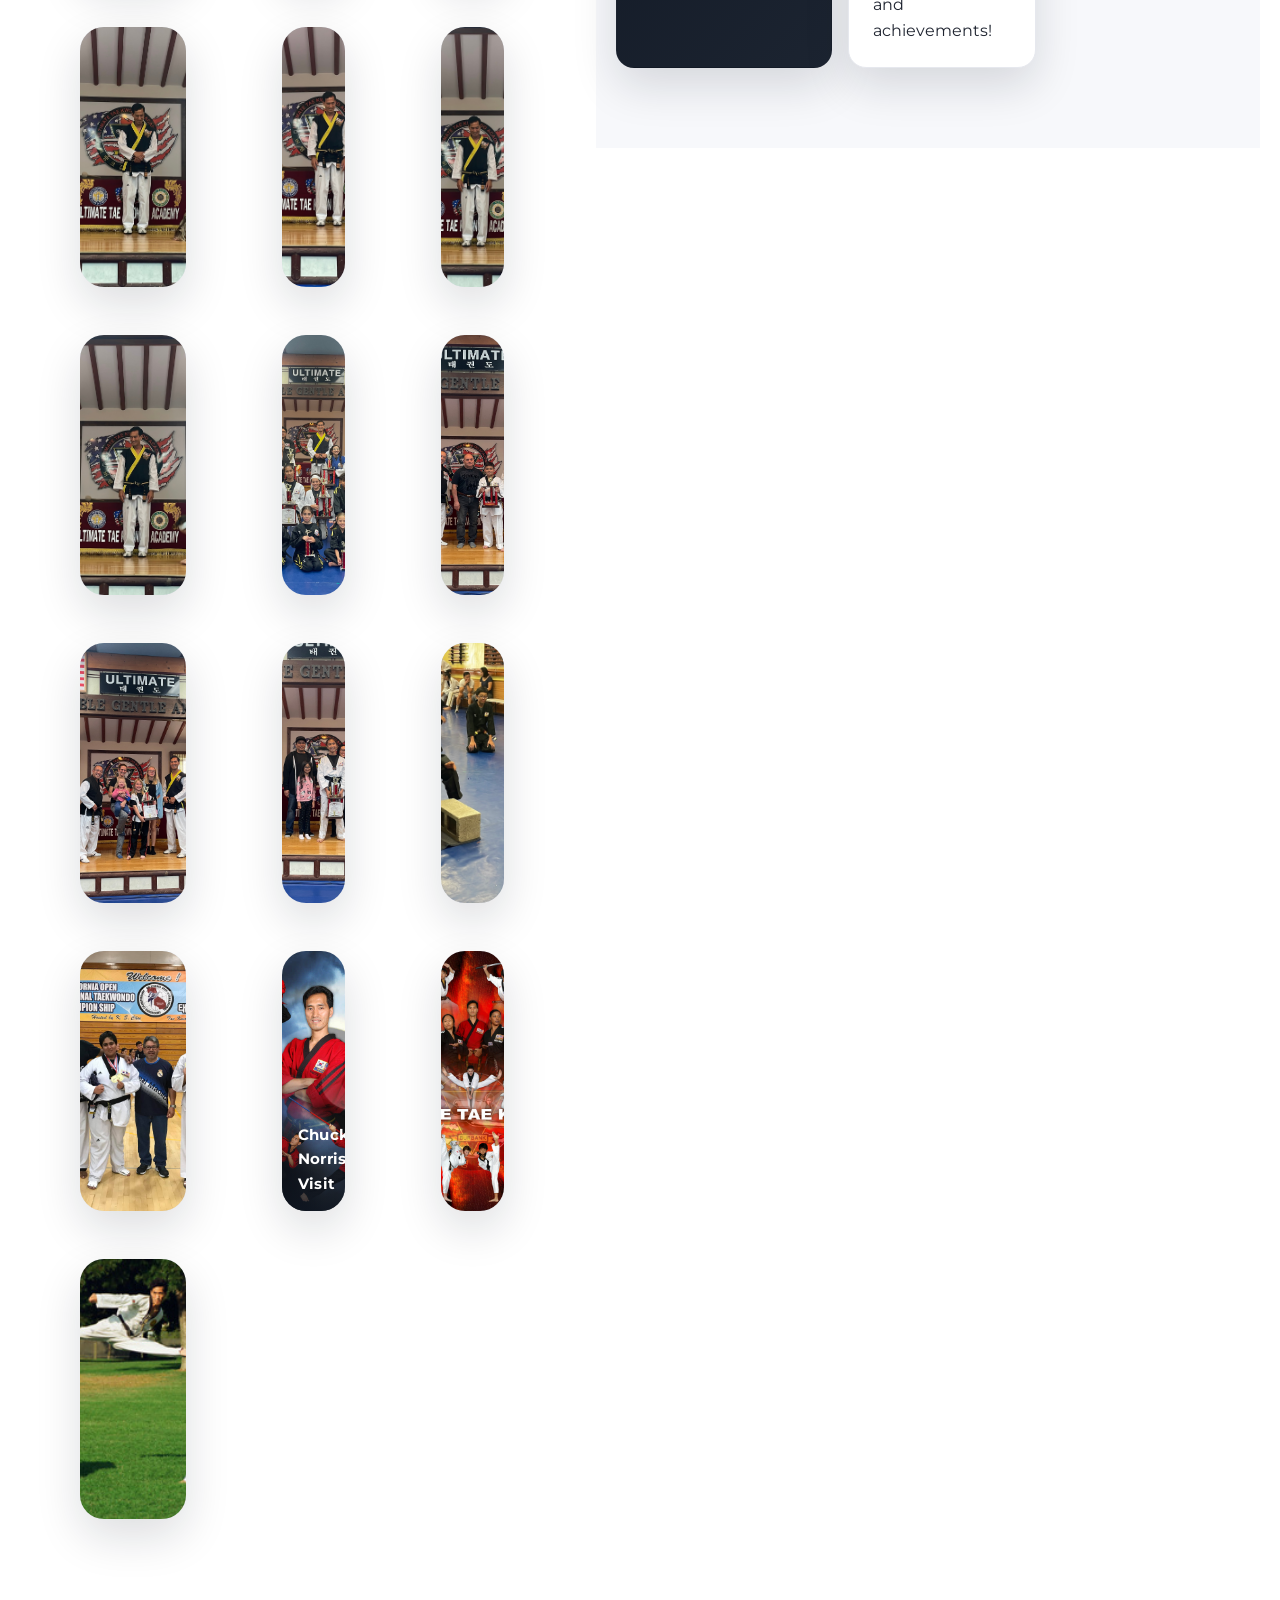
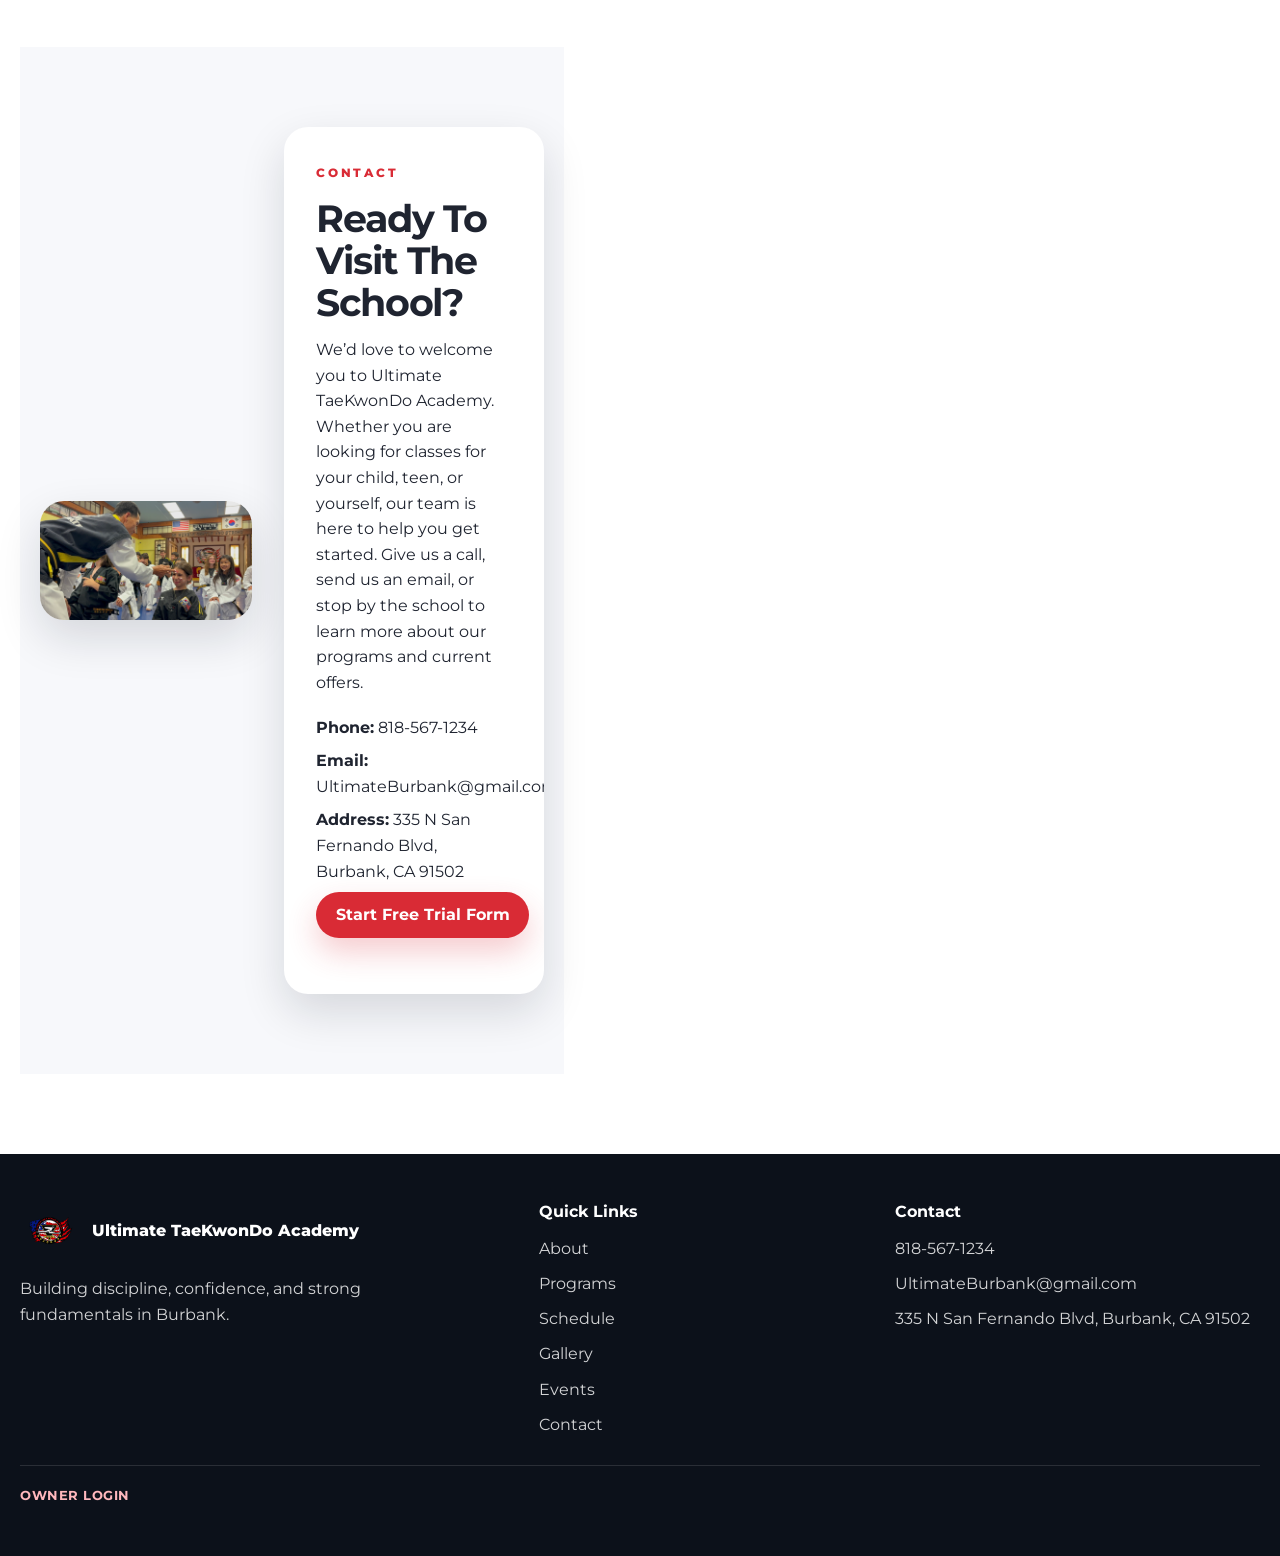
==== commit 6766d2f0: "Remove Teacher 3 and Teacher 4 sections Removed sections for Teacher 3 and Teacher 4 from the HTML." ====
--- a/index.html
+++ b/index.html
@@ -188,48 +188,6 @@
       </div>
     </div>
 
-    <!-- Teacher 3 -->
-    <div class="feature-grid teacher-feature-grid">
-      <div class="feature-image-card teacher-feature-image">
-        <img src="yikes.jpg" alt="Master Christopher Cuellar" />
-      </div>
-
-      <div class="feature-copy-card">
-        <p class="eyebrow left-eyebrow">Master</p>
-        <h2>Christopher Cuellar</h2>
-        <p>
-          Christopher Cuellar is a dedicated Taekwondo instructor who helps students build
-          strong fundamentals, confidence, discipline, and character both on and off the mat.
-          His teaching style focuses on consistency, technique, and creating a positive
-          learning environment for students of all ages and experience levels.
-        </p>
-
-        <a class="btn btn-primary" href="https://www.youtube.com/watch?v=3-QNGP22IAQ">View Highlight Reel</a>
-      </div>
-    </div>
-
-    <!-- Teacher 4 example -->
-    <div class="feature-grid teacher-feature-grid">
-      <div class="feature-image-card teacher-feature-image">
-        <img src="marlon.jpg" alt="Master Marlon" />
-      </div>
-
-      <div class="feature-copy-card">
-        <p class="eyebrow left-eyebrow">Master</p>
-        <h2>Marlon</h2>
-        <p> Master Marlon has been dedicated to Taekwondo since 2005 and brings years of experience,
-            passion, and instruction to the academy. Born and raised in Pasadena, he has been a lifelong
-            fan of martial arts and is committed to helping students build strong fundamentals, discipline,
-            and confidence. His teaching style creates a positive and supportive environment where students
-            can grow both on and off the mat.
-        </p>
-
-        <a class="btn btn-primary" href="https://www.youtube.com/watch?v=a1fY-B2xbzw">View Highlight Reel</a>
-      </div>
-    </div>
-  </div>
-</section>
-
     <!-- Special Offer -->
     <section class="section section-offer" id="special-offer">
       <div class="container feature-grid">
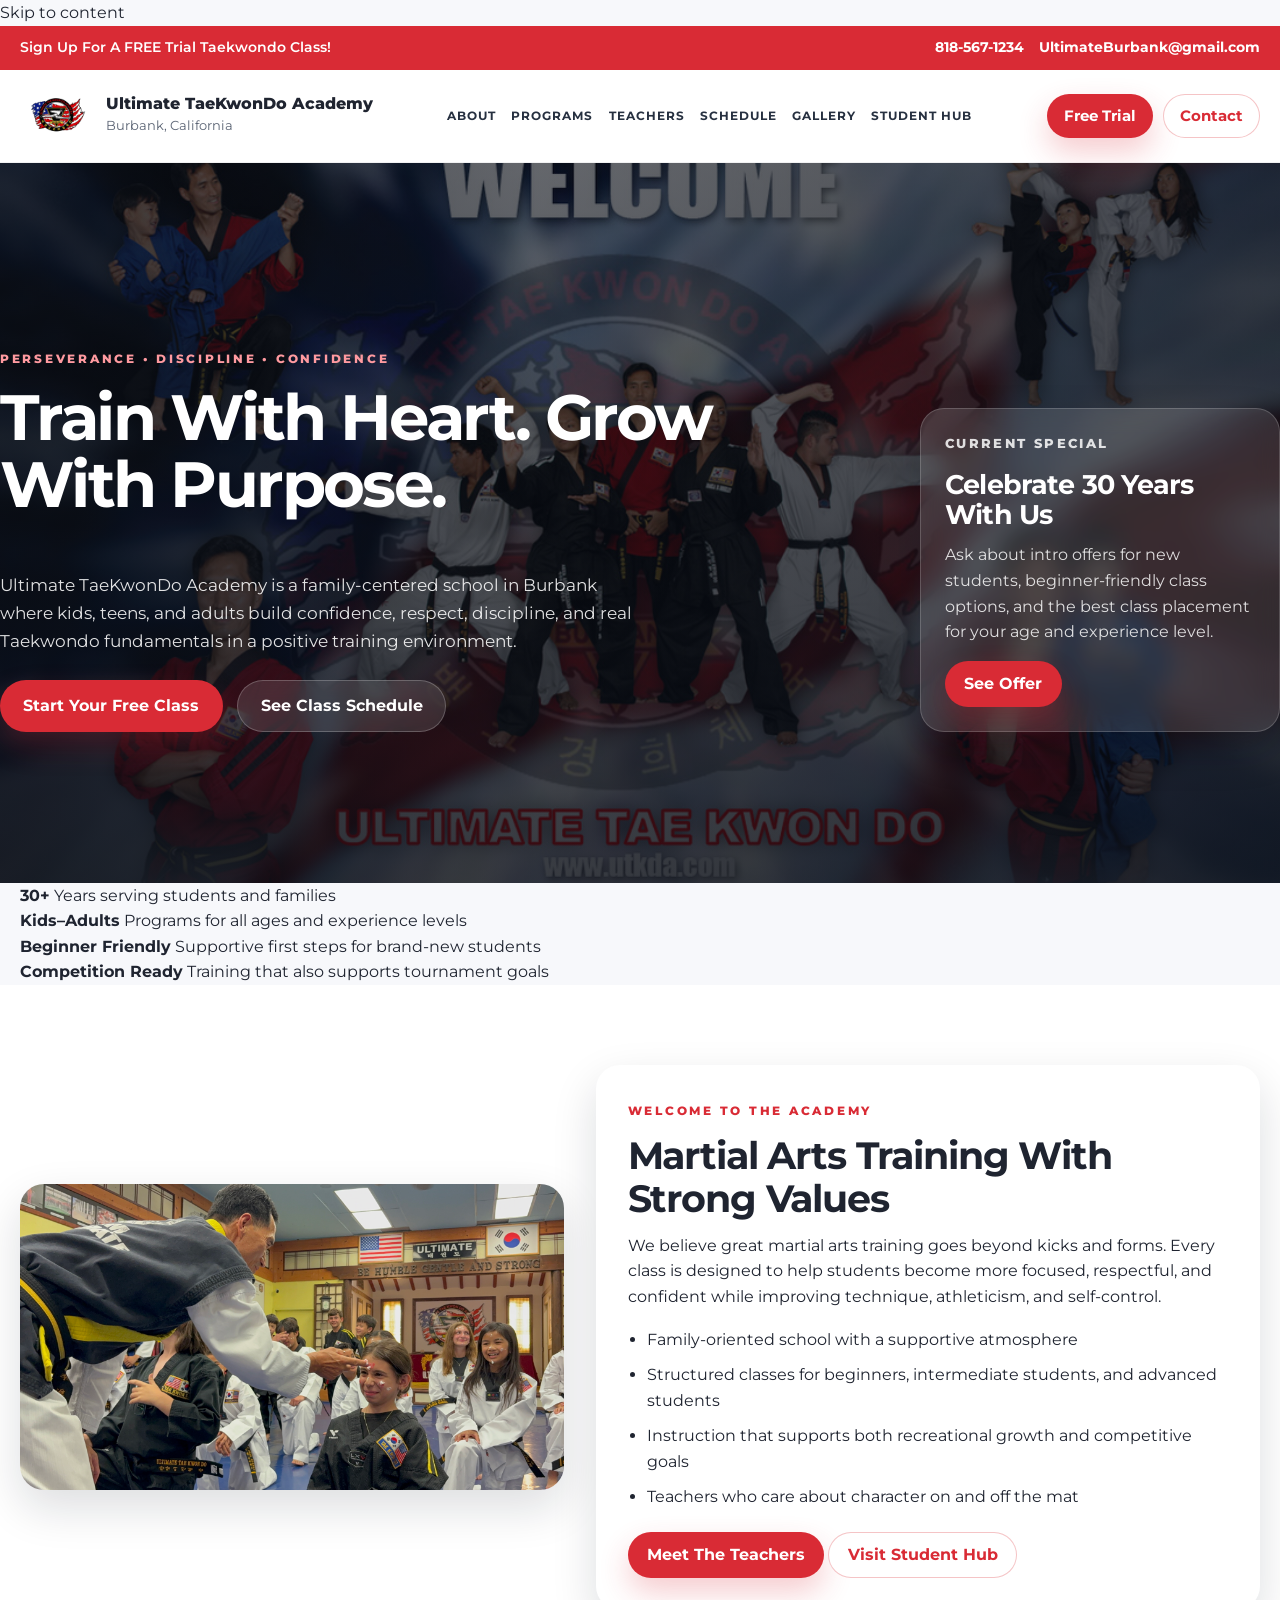
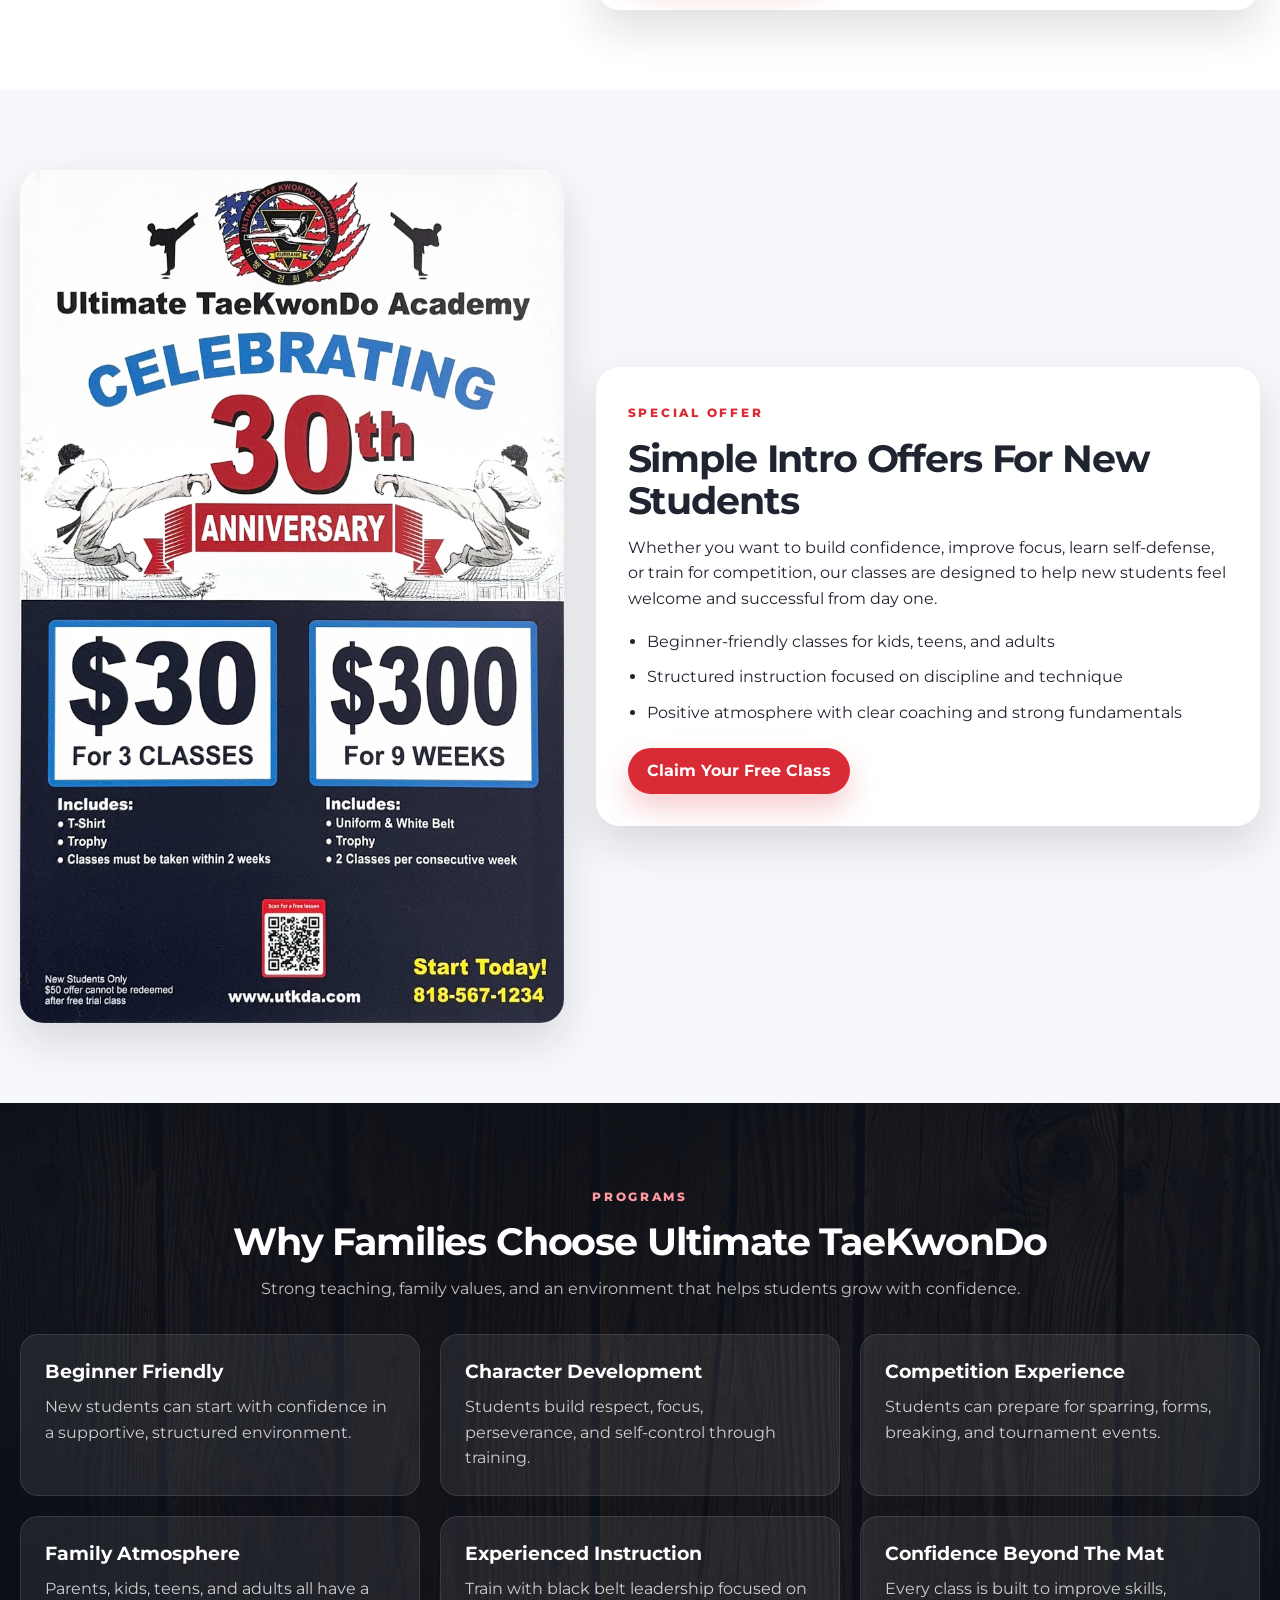
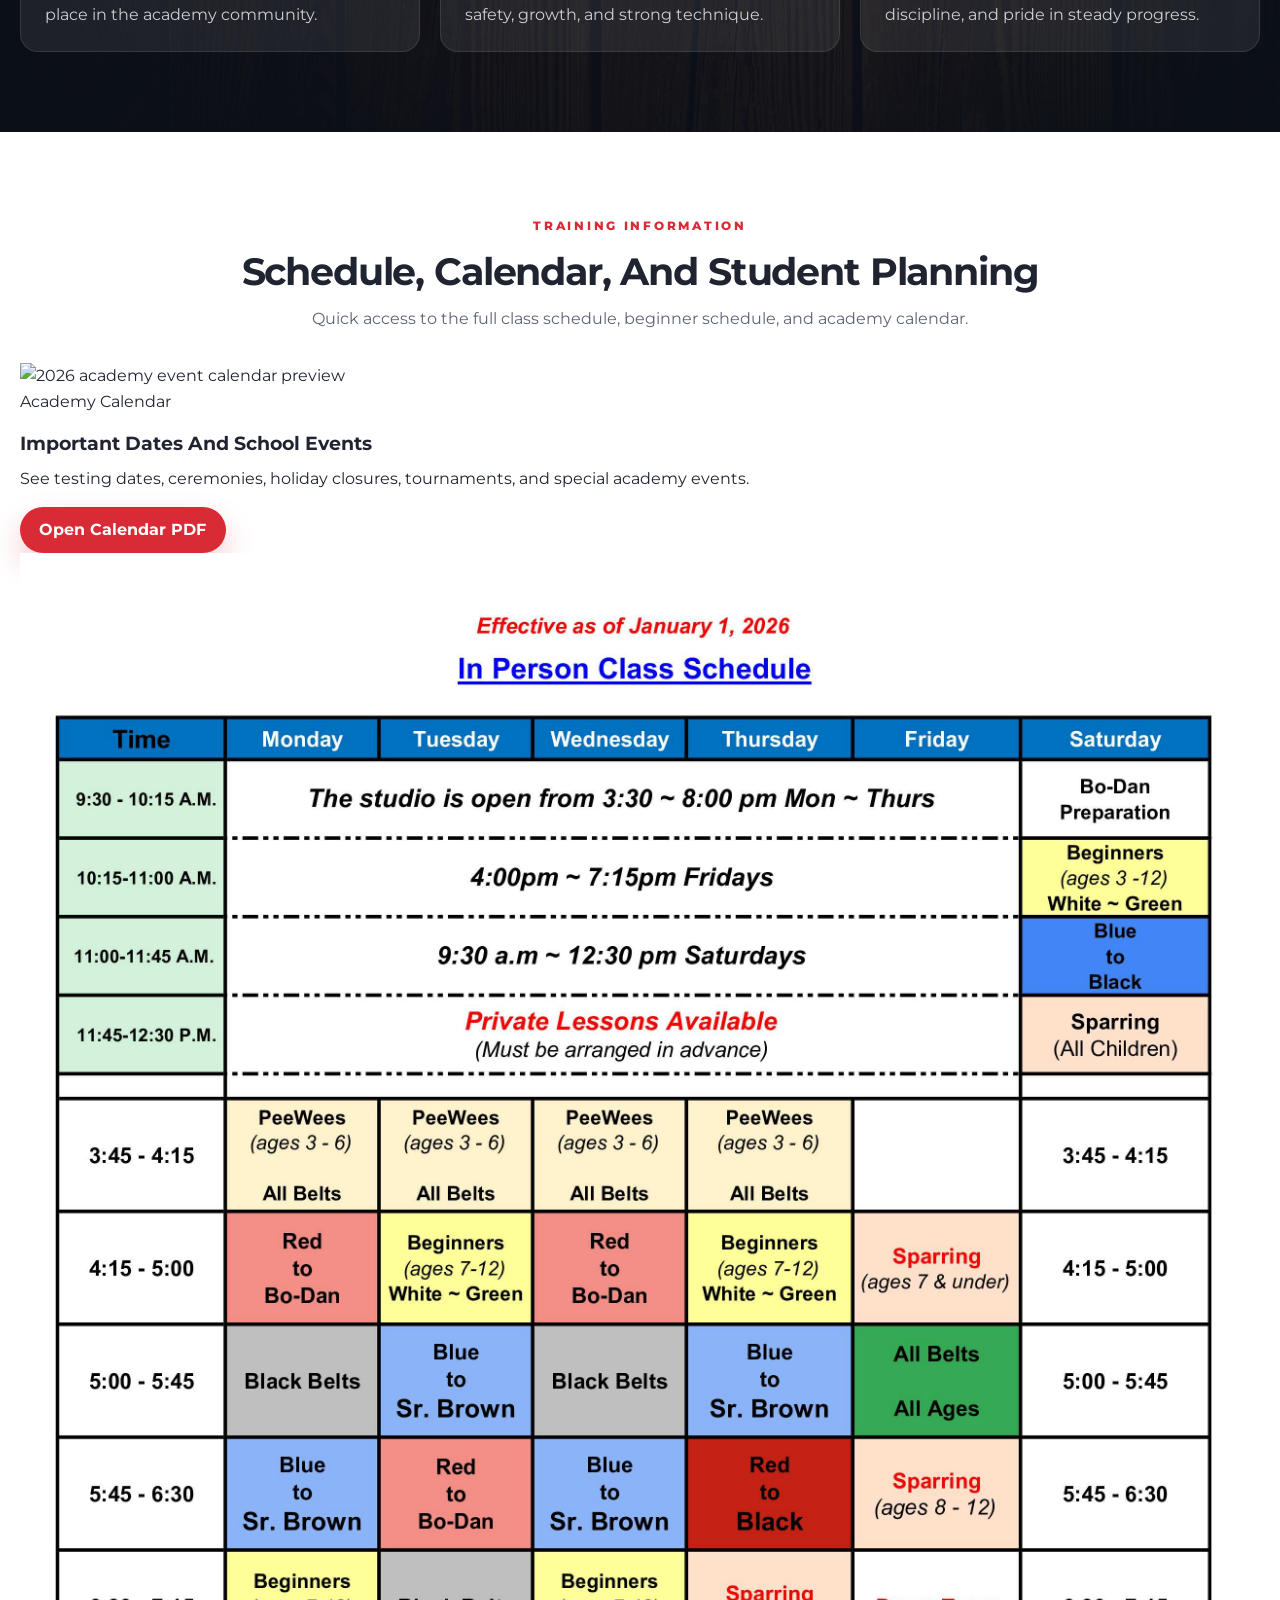
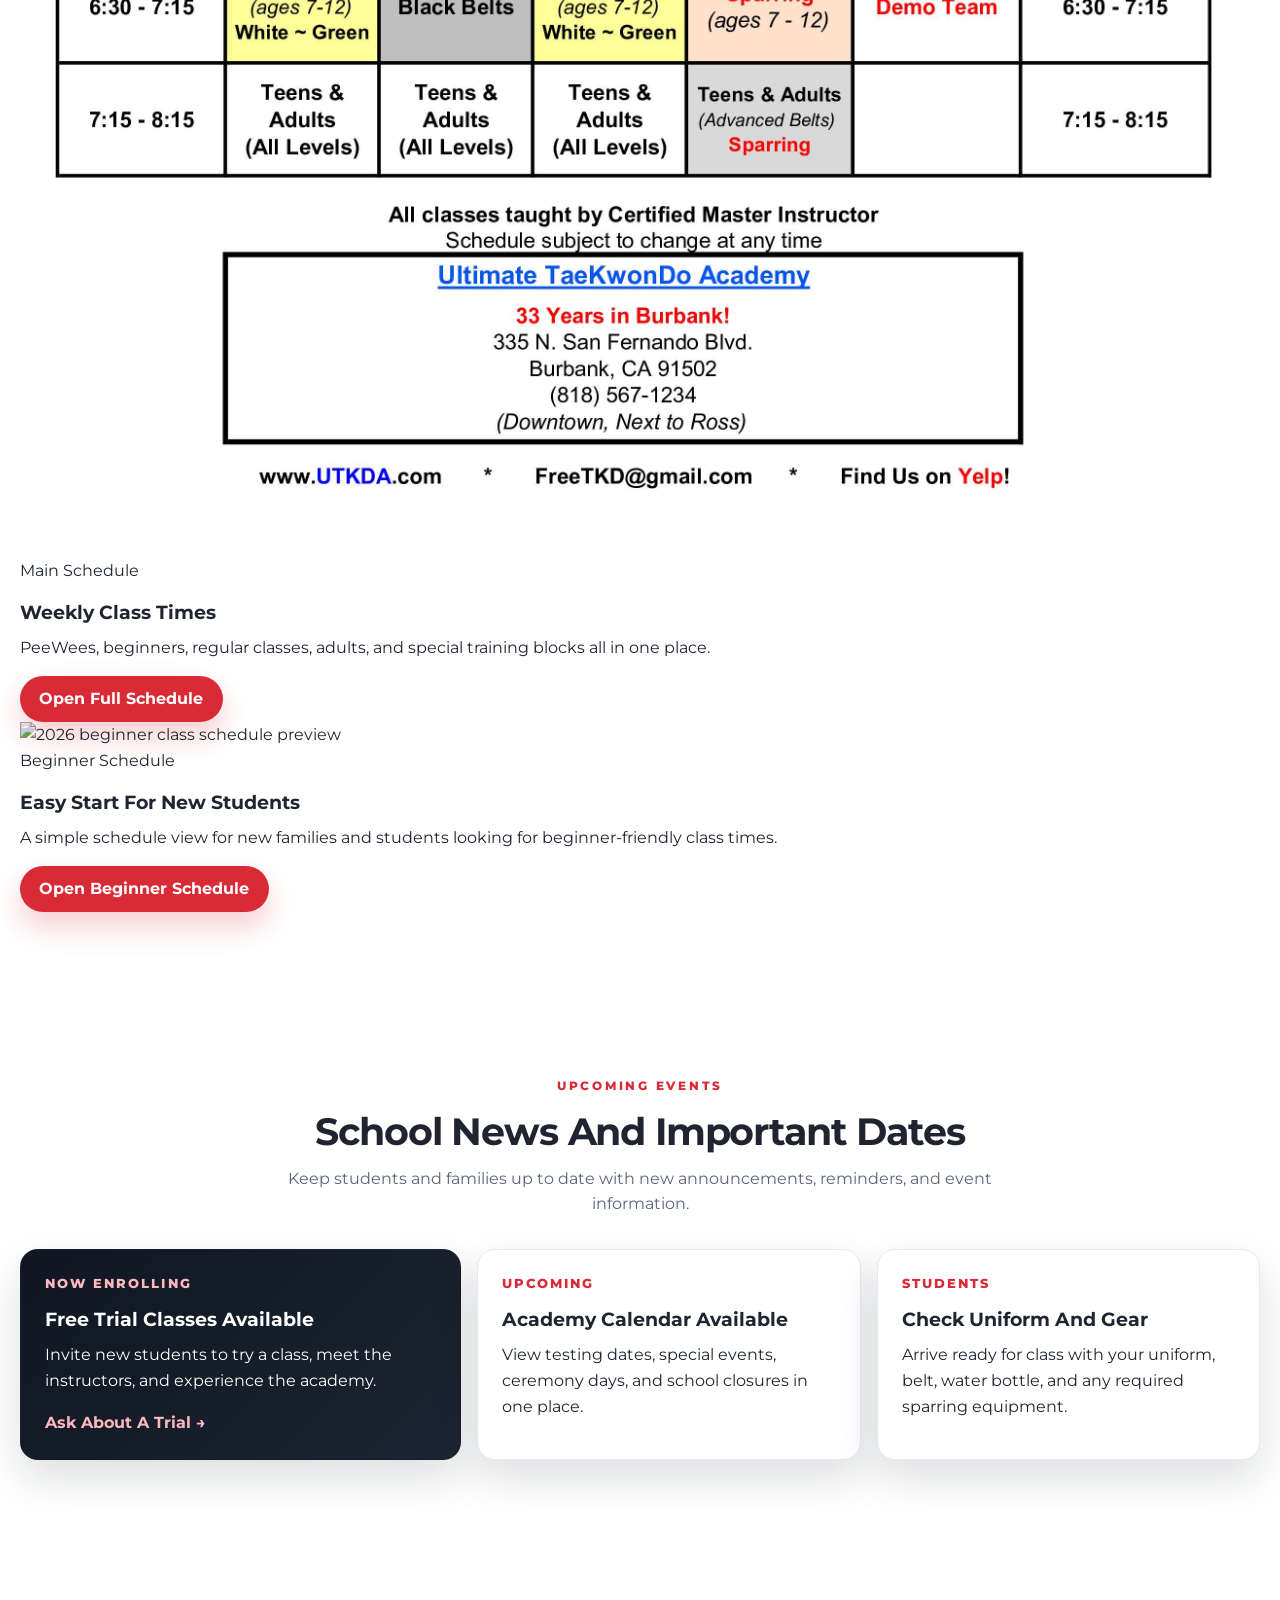
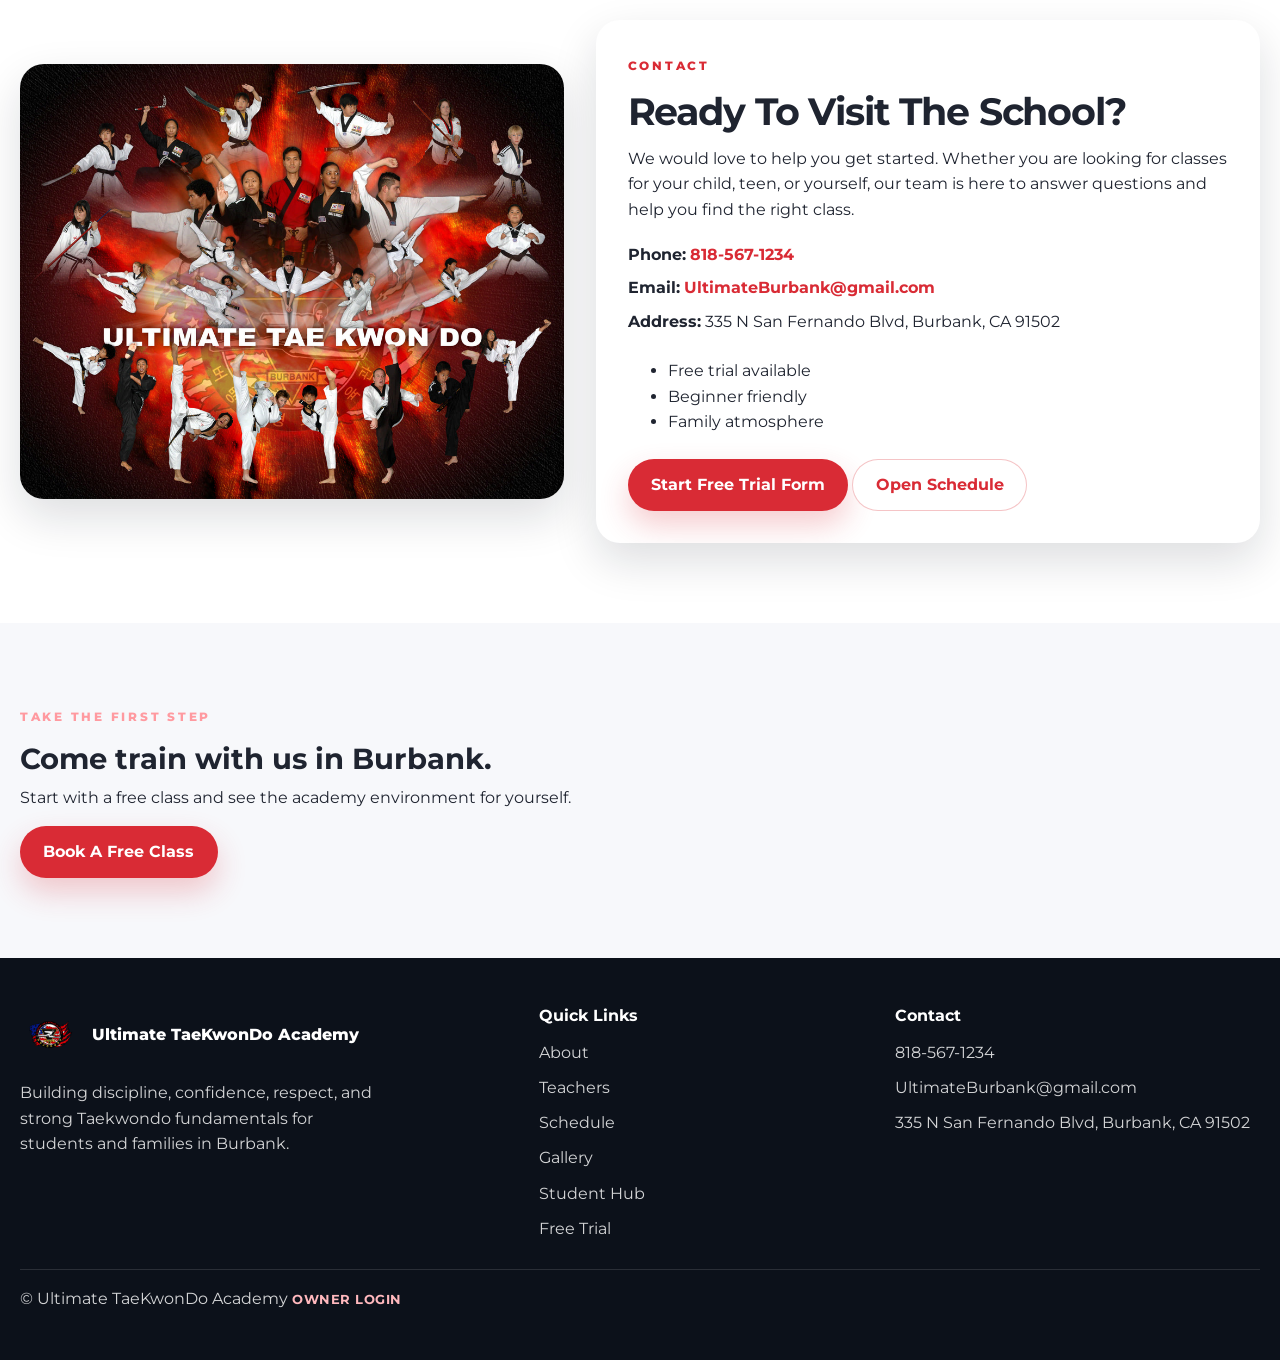
==== commit 0c2a2768: "Revise index.html for SEO and accessibility improvements Updated the description meta tag for better" ====
--- a/index.html
+++ b/index.html
@@ -4,33 +4,26 @@
   <meta charset="UTF-8" />
   <meta name="viewport" content="width=device-width, initial-scale=1.0" />
   <title>Ultimate Taekwondo Academy | Burbank</title>
-  <meta
-    name="description"
-    content="Ultimate Taekwondo Academy in Burbank. Family-friendly classes, discipline, confidence, and competition training."
-  />
+  <meta name="description" content="Family-friendly Taekwondo classes in Burbank focused on discipline, confidence, strong fundamentals, and competition-ready instruction." />
   <link rel="preconnect" href="https://fonts.googleapis.com" />
   <link rel="preconnect" href="https://fonts.gstatic.com" crossorigin />
-  <link
-    href="https://fonts.googleapis.com/css2?family=Montserrat:wght@400;500;600;700;800&display=swap"
-    rel="stylesheet"
-  />
+  <link href="https://fonts.googleapis.com/css2?family=Montserrat:wght@400;500;600;700;800&display=swap" rel="stylesheet" />
   <link rel="stylesheet" href="styles.css" />
 </head>
 <body>
-  <!-- Top red bar -->
+  <a class="skip-link" href="#main-content">Skip to content</a>
   <div class="top-strip">
     <div class="container top-strip-inner">
       <p class="top-strip-message">Sign Up For A FREE Trial Taekwondo Class!</p>
       <div class="top-strip-links">
-        <span class="top-strip-phone">818-567-1234</span>
+        <a href="tel:8185671234">818-567-1234</a>
+        <a href="mailto:UltimateBurbank@gmail.com">UltimateBurbank@gmail.com</a>
       </div>
     </div>
   </div>
-
-  <!-- Header -->
   <header class="site-header" id="top">
     <div class="container header-row">
-      <a class="site-brand" href="#top" aria-label="Ultimate TaeKwonDo Academy home">
+      <a class="site-brand" href="index.html" aria-label="Ultimate TaeKwonDo Academy home">
         <img src="utkdlogo.png" alt="Ultimate TaeKwonDo Academy logo" />
         <div class="site-brand-text">
           <span class="site-brand-name">Ultimate TaeKwonDo Academy</span>
@@ -51,180 +44,138 @@
       </button>
 
       <nav class="site-nav" id="site-nav">
-        <a href="#about">About</a>
-        <a href="#programs">Programs</a>
-        <a href="#teachers">Teachers</a>
-        <a href="#schedule">Schedule</a>
-        <a href="#gallery">Gallery</a>
-        <a href="#events">Events</a>
-        <a href="#contact">Contact</a>
+        <a href="index.html#about" class="active">About</a>
+        <a href="index.html#programs">Programs</a>
+        <a href="teachers.html">Teachers</a>
+        <a href="schedule.html">Schedule</a>
+        <a href="gallery.html">Gallery</a>
+        <a href="student-hub.html">Student Hub</a>
       </nav>
 
       <div class="header-actions">
-        <a class="btn btn-outline" href="#schedule">Schedule</a>
-        <a class="btn btn-primary" href="#contact">Contact Us</a>
-        <a class="btn btn-outline" href="#events">Upcoming Events</a>
+        <a class="btn btn-primary" href="trial.html">Free Trial</a>
+        <a class="btn btn-outline" href="index.html#contact">Contact</a>
       </div>
     </div>
   </header>
 
-  <main>
-    <!-- Hero -->
-    <section class="hero" id="hero">
+  <main id="main-content">
+    <section class="hero">
       <div class="hero-slides" aria-hidden="true">
         <img class="hero-slide is-active" src="utkd2.jpg" alt="Student performing a kick" />
         <img class="hero-slide" src="Testing3.jpg" alt="Board breaking demonstration" />
         <img class="hero-slide" src="Testing4.jpg" alt="Students lined up in class" />
         <img class="hero-slide" src="Testing5.jpg" alt="Families watching a Taekwondo event" />
-        <img class="hero-slide" src="Testing2.jpg" alt="Student performing a kick" />
+        <img class="hero-slide" src="Testing2.jpg" alt="Student training on the mat" />
       </div>
       <div class="hero-overlay"></div>
 
       <div class="container hero-content-wrap">
         <div class="hero-content">
-          <p class="eyebrow hero-eyebrow">Perseverance • Discipline • Confidence</p>
-          <h1>Ultimate TaeKwonDo Academy</h1>
+          <p class="eyebrow eyebrow-light">Perseverance • Discipline • Confidence</p>
+          <h1>Train With Heart. Grow With Purpose.</h1>
           <p class="hero-text">
-            Family-friendly Taekwondo training in Burbank with strong fundamentals,
-            character development, and competition-ready instruction.
+            Ultimate TaeKwonDo Academy is a family-centered school in Burbank where kids, teens,
+            and adults build confidence, respect, discipline, and real Taekwondo fundamentals in a
+            positive training environment.
           </p>
           <div class="hero-actions">
-            <a href="trial.html" target="_blank" rel="noopener" class="btn btn-primary">
-                One Free Class Form
-          </a>
-            <a class="btn btn-glass btn-large" href="#gallery">View Photos</a>
+            <a class="btn btn-primary btn-large" href="trial.html">Start Your Free Class</a>
+            <a class="btn btn-glass btn-large" href="schedule.html">See Class Schedule</a>
           </div>
         </div>
 
-        <div class="hero-notice-card">
+        <aside class="hero-notice-card">
           <p class="notice-label">Current Special</p>
           <h2>Celebrate 30 Years With Us</h2>
           <p>
-            Join the academy and take advantage of a special intro offer for new students.
+            Ask about intro offers for new students, beginner-friendly class options, and the best class
+            placement for your age and experience level.
           </p>
           <a class="btn btn-primary" href="#special-offer">See Offer</a>
-        </div>
-      </div>
-    </section>
-
-    <!-- About -->
+        </aside>
+      </div>
+    </section>
+
+    <section class="stats-strip">
+      <div class="container">
+        <div class="stats-grid">
+          <article class="stat-card">
+            <strong>30+</strong>
+            <span>Years serving students and families</span>
+          </article>
+          <article class="stat-card">
+            <strong>Kids–Adults</strong>
+            <span>Programs for all ages and experience levels</span>
+          </article>
+          <article class="stat-card">
+            <strong>Beginner Friendly</strong>
+            <span>Supportive first steps for brand-new students</span>
+          </article>
+          <article class="stat-card">
+            <strong>Competition Ready</strong>
+            <span>Training that also supports tournament goals</span>
+          </article>
+        </div>
+      </div>
+    </section>
+
     <section class="section section-light" id="about">
-      <div class="container narrow center-text">
-        <p class="eyebrow">Welcome To</p>
-        <h2>Martial Arts Training With Heart</h2>
-        <p class="lead-text">
-          Ultimate Taekwondo Academy is a family-run school in Burbank focused on
-          helping students grow stronger, more disciplined, and more confident on and off the mat.
-          We welcome beginners, experienced students, kids, teens, and adults.
-        </p>
-      </div>
-    </section>
-
-    <!-- TEACHERS -->
-<section class="section section-light" id="teachers">
-  <div class="container">
-    <div class="section-heading center-text">
-      <p class="eyebrow">Our Instructors</p>
-      <h2>Meet The Teachers</h2>
-      <p class="section-subtitle">
-        Our instructors bring years of training, leadership, and passion to every class,
-        helping students grow in skill, confidence, and discipline.
-      </p>
-    </div>
-
-    <!-- Teacher 1 -->
-    <div class="feature-grid teacher-feature-grid">
-      <div class="feature-image-card teacher-feature-image">
-        <img src="master lee.jpg" alt="Grand Master Jin H.Lee" />
-      </div>
-
-      <div class="feature-copy-card">
-  <p class="eyebrow left-eyebrow">Grand Master</p>
-  <h2>Grand Master Lee</h2>
-  <p>
-    Grand Master Lee is a highly accomplished Taekwondo practitioner and instructor
-    with 39 years of experience in teaching, coaching, refereeing, and competition.
-    As a 7th Dan Black Belt, Korean National Champion, and International Master / Referee,
-    he brings world-class knowledge and leadership to every student. His lifelong
-    dedication to Taekwondo has helped shape strong athletes, disciplined students,
-    and champions at both the state and national level.
-  </p>
-
-  <ul class="check-list">
-    <li>7th Dan Black Belt - WTF</li>
-    <li>39 years of Taekwondo experience</li>
-    <li>International Master / Referee</li>
-    <li>Korean National Champion</li>
-    <li>Kyung Hee University graduate in Physical Education and Taekwondo</li>
-    <li>Recipient of major national and international Taekwondo honors</li>
-    <li>50 students qualified for the Junior California State Team</li>
-    <li>2 students became Junior National Champions</li>
-    <li>1999 USA National Team Coach</li>
-  </ul>
-
-  <a class="btn btn-primary" href="https://www.youtube.com/watch?v=v4C84I9bK8o">View Highlight Reel</a>
-</div>
-
- <!-- Teacher 2-->
-    <div class="feature-grid teacher-feature-grid">
-      <div class="feature-image-card teacher-feature-image">
-        <img src="hector.jpg" alt="Master Hector Arellano" />
-      </div>
-
-      <div class="feature-copy-card">
-        <p class="eyebrow left-eyebrow">Master</p>
-        <h2>Hector Arellano</h2>
-        <p>
-          <p>
-  Master Hector is a 6th Degree Black Belt with years of dedication, leadership, and
-  experience in Taekwondo. His background includes involvement with the Taekwondo Black Belt
-  Brotherhood and Sorority as well as the Philippine Taekwondo Association. He is committed
-  to helping students build strong technique, discipline, confidence, and respect through
-  focused training in a positive and supportive environment.
-</p>
-        </p>
-
-        <a class="btn btn-primary" href="https://www.youtube.com/watch?v=3-QNGP22IAQ">View Highlight Reel</a>
-      </div>
-    </div>
-
-    <!-- Special Offer -->
-    <section class="section section-offer" id="special-offer">
       <div class="container feature-grid">
         <div class="feature-image-card">
-          <img src="tkdoffer3.jpg" alt="30th anniversary special offer" />
-        </div>
-
+          <img src="BC3.jpg" alt="Ultimate TaeKwonDo Academy group photo" />
+        </div>
+        <div class="feature-copy-card">
+          <p class="eyebrow left-eyebrow">Welcome To The Academy</p>
+          <h2>Martial Arts Training With Strong Values</h2>
+          <p>
+            We believe great martial arts training goes beyond kicks and forms. Every class is designed to
+            help students become more focused, respectful, and confident while improving technique,
+            athleticism, and self-control.
+          </p>
+          <ul class="check-list">
+            <li>Family-oriented school with a supportive atmosphere</li>
+            <li>Structured classes for beginners, intermediate students, and advanced students</li>
+            <li>Instruction that supports both recreational growth and competitive goals</li>
+            <li>Teachers who care about character on and off the mat</li>
+          </ul>
+          <div class="contact-actions">
+            <a class="btn btn-primary" href="teachers.html">Meet The Teachers</a>
+            <a class="btn btn-outline" href="student-hub.html">Visit Student Hub</a>
+          </div>
+        </div>
+      </div>
+    </section>
+
+    <section class="section section-soft" id="special-offer">
+      <div class="container feature-grid">
+        <div class="feature-image-card">
+          <img src="tkdoffer3.jpg" alt="30th anniversary special offer for new students" />
+        </div>
         <div class="feature-copy-card">
           <p class="eyebrow left-eyebrow">Special Offer</p>
           <h2>Simple Intro Offers For New Students</h2>
           <p>
-    We welcome new students of all ages and experience levels to join our academy.
-    Whether you are looking to build confidence, improve discipline, learn self-defense,
-    or grow in competition, our programs are designed to help you succeed in a positive
-    and supportive environment.
-  </p>
-
-  <ul class="check-list">
-    <li>Beginner-friendly classes for kids, teens, and adults</li>
-    <li>Structured training focused on discipline, confidence, and technique</li>
-    <li>Supportive instruction for both recreational and competitive students</li>
-  </ul>
-
-  <a class="btn btn-primary" href="#contact">Ask About Enrollment</a>
-</div>
-      </div>
-    </section>
-
-
-    <!-- Programs -->
+            Whether you want to build confidence, improve focus, learn self-defense, or train for
+            competition, our classes are designed to help new students feel welcome and successful from day one.
+          </p>
+          <ul class="check-list">
+            <li>Beginner-friendly classes for kids, teens, and adults</li>
+            <li>Structured instruction focused on discipline and technique</li>
+            <li>Positive atmosphere with clear coaching and strong fundamentals</li>
+          </ul>
+          <a class="btn btn-primary" href="trial.html">Claim Your Free Class</a>
+        </div>
+      </div>
+    </section>
+
     <section class="section section-dark" id="programs">
       <div class="container">
         <div class="section-heading center-text">
           <p class="eyebrow eyebrow-light">Programs</p>
-          <h2>Why Families Choose Ultimate Taekwondo</h2>
+          <h2>Why Families Choose Ultimate TaeKwonDo</h2>
           <p class="section-subtitle">
-            Strong teaching, family values, and an environment that helps students grow.
+            Strong teaching, family values, and an environment that helps students grow with confidence.
           </p>
         </div>
 
@@ -239,272 +190,217 @@
           </article>
           <article class="info-card">
             <h3>Competition Experience</h3>
-            <p>Students can prepare for sparring, forms, demonstrations, and tournament events.</p>
+            <p>Students can prepare for sparring, forms, breaking, and tournament events.</p>
           </article>
           <article class="info-card">
             <h3>Family Atmosphere</h3>
-            <p>Parents, kids, teens, and adults all have a place in the school community.</p>
+            <p>Parents, kids, teens, and adults all have a place in the academy community.</p>
           </article>
           <article class="info-card">
             <h3>Experienced Instruction</h3>
-            <p>Train with black belt leadership focused on technique, safety, and growth.</p>
-          </article>
-          <article class="info-card">
-            <h3>Confidence On And Off The Mat</h3>
-            <p>Every class is built to improve skills, discipline, and personal pride.</p>
-          </article>
-        </div>
-      </div>
-    </section>
-
-    <!-- Schedule -->
-    <section class="section section-offer" id="schedule">
-      <div class="container feature-grid">
-        <div class="feature-image-card">
-          <img src="2026 class.jpg" alt="Ultimate TaeKwonDo Academy class schedule" />
-        </div>
-
-        <div class="feature-copy-card">
-          <p class="eyebrow left-eyebrow">Class Schedule</p>
-          <h2>Weekly Training Schedule</h2>
-          <p>
-            Our class schedule is designed to provide structured training for students of all ages
-            and experience levels. From beginner classes to advanced instruction, each session helps
-            students build confidence, discipline, and strong TaeKwonDo fundamentals in a positive,
-            family-friendly environment.
-          </p>
-
-
-          <a class="btn btn-primary" href="#contact">Ask About Enrollment</a>
-        </div>
-      </div>
-    </section>
-
-    <!-- Gallery -->
-    <section class="section section-light" id="gallery">
+            <p>Train with black belt leadership focused on safety, growth, and strong technique.</p>
+          </article>
+          <article class="info-card">
+            <h3>Confidence Beyond The Mat</h3>
+            <p>Every class is built to improve skills, discipline, and pride in steady progress.</p>
+          </article>
+        </div>
+      </div>
+    </section>
+
+    <section class="section section-light schedule-showcase" id="schedule-preview">
       <div class="container">
         <div class="section-heading center-text">
-          <p class="eyebrow">Gallery</p>
-          <h2>Photos From The Academy</h2>
-        </div>
-
-        <div class="gallery-grid" id="galleryGrid">
-          <figure class="gallery-card gallery-card-large">
-            <img src="Testing3.jpg" alt="Board breaking demonstration" />
-          </figure>
-          <figure class="gallery-card">
-            <img src="Testing4.jpg" alt="Students lined up in front of the instructor" />
-          </figure>
-          <figure class="gallery-card">
-            <img src="Testing5.jpg" alt="Families and students gathered for class" />
-          </figure>
-          <figure class="gallery-card">
-            <img src="Testing2.jpg" alt="Student performing a kick during training" />
-          </figure>
-          <figure class="gallery-card">
-            <img src="BC1.jpg" alt="Group photo" />
-          </figure>
-          <figure class="gallery-card">
-            <img src="BC2.jpg" alt="Group photo 2" />
-          </figure>
-          <figure class="gallery-card">
-            <img src="BC3.jpg" alt="Group photo 3" />
-          </figure>
-          <figure class="gallery-card">
-            <img src="anniversary-01-group-stage-trophy.jpg" alt="Anniversary group photo 1" />
-          </figure>
-          <figure class="gallery-card">
-            <img src="anniversary-02-cake-cutting-closeup.jpg" alt="Cake cutting close-up" />
-          </figure>
-          <figure class="gallery-card">
-            <img src="anniversary-03-cake-cutting-group.jpg" alt="Cake cutting group photo" />
-          </figure>
-          <figure class="gallery-card">
-            <img src="anniversary-04-cake-cutting-side-angle.jpg" alt="Cake cutting side angle" />
-          </figure>
-          <figure class="gallery-card">
-            <img src="anniversary-05-frosting-fun-boys.jpg" alt="Frosting fun photo" />
-          </figure>
-          <figure class="gallery-card">
-            <img src="anniversary-06-frosting-fun-group.jpg" alt="Frosting fun group" />
-          </figure>
-          <figure class="gallery-card">
-            <img src="anniversary-07-students-with-frosting.jpg" alt="Students with frosting" />
-          </figure>
-          <figure class="gallery-card">
-            <img src="anniversary-08-frosting-blue-uniform.jpg" alt="Blue uniform frosting photo" />
-          </figure>
-          <figure class="gallery-card">
-            <img src="anniversary-09-group-photo-dojo.jpg" alt="Dojo group photo" />
-          </figure>
-          <figure class="gallery-card">
-            <img src="anniversary-10-group-fighting-pose.jpg" alt="Group fighting pose" />
-          </figure>
-          <figure class="gallery-card">
-            <img src="anniversary-11-belt-ceremony-girl-bow.jpg" alt="Belt ceremony girl bow" />
-          </figure>
-          <figure class="gallery-card">
-            <img src="anniversary-12-belt-ceremony-boy-bow.jpg" alt="Belt ceremony boy bow" />
-          </figure>
-          <figure class="gallery-card">
-            <img src="anniversary-13-belt-ceremony-white-uniform-bow.jpg" alt="White uniform bow ceremony" />
-          </figure>
-          <figure class="gallery-card">
-            <img src="anniversary-14-belt-ceremony-rise.jpg" alt="Belt ceremony rise" />
-          </figure>
-          <figure class="gallery-card">
-            <img src="anniversary-15-awards-group-trophies.jpg" alt="Awards group with trophies" />
-          </figure>
-          <figure class="gallery-card">
-            <img src="anniversary-16-family-stage-trophy-boy.jpg" alt="Family stage trophy photo" />
-          </figure>
-          <figure class="gallery-card">
-            <img src="anniversary-17-family-stage-trophy-girl.jpg" alt="Family stage trophy girl" />
-          </figure>
-          <figure class="gallery-card">
-            <img src="anniversary-18-family-group-stage-trophy.jpg" alt="Family group stage trophy" />
-          </figure>
-          <figure class="gallery-card">
-            <img src="anniversary-19-brick-break-prep.jpg" alt="Brick break preparation" />
-          </figure>
-          <figure class="gallery-card">
-            <img src="california open.jpg" alt="California Open" />
-          </figure>
-          <figure class="gallery-card">
-            <img src="chuck norris.jpg" alt="Chuck Norris" />
-          </figure>
-          <figure class="gallery-card">
-            <img src="utkd.jpg" alt="Ultimate Taekwondo Academy" />
-          </figure>
-          <figure class="gallery-card">
-            <img src="scissors.jpg" alt="Scissors kick" />
-          </figure>
-        </div>
-      </div>
-    </section>
-
-    <!-- Events -->
-    <section class="section section-news" id="events">
+          <p class="eyebrow">Training Information</p>
+          <h2>Schedule, Calendar, And Student Planning</h2>
+          <p class="section-subtitle">
+            Quick access to the full class schedule, beginner schedule, and academy calendar.
+          </p>
+        </div>
+
+        <div class="schedule-cards">
+          <article class="schedule-card">
+            <div class="schedule-preview">
+              <img src="utkda-calendar-2026.jpg" alt="2026 academy event calendar preview" />
+            </div>
+            <div class="schedule-content">
+              <p class="schedule-tag">Academy Calendar</p>
+              <h3>Important Dates And School Events</h3>
+              <p>See testing dates, ceremonies, holiday closures, tournaments, and special academy events.</p>
+              <div class="schedule-actions">
+                <a class="btn btn-primary" href="utkda-calendar-2026.pdf">Open Calendar PDF</a>
+              </div>
+            </div>
+          </article>
+
+          <article class="schedule-card">
+            <div class="schedule-preview">
+              <img src="2026 class.jpg" alt="2026 in-person class schedule preview" />
+            </div>
+            <div class="schedule-content">
+              <p class="schedule-tag">Main Schedule</p>
+              <h3>Weekly Class Times</h3>
+              <p>PeeWees, beginners, regular classes, adults, and special training blocks all in one place.</p>
+              <div class="schedule-actions">
+                <a class="btn btn-primary" href="2026 Class Schedule.pdf">Open Full Schedule</a>
+              </div>
+            </div>
+          </article>
+
+          <article class="schedule-card">
+            <div class="schedule-preview">
+              <img src="beginner class.jpg" alt="2026 beginner class schedule preview" />
+            </div>
+            <div class="schedule-content">
+              <p class="schedule-tag">Beginner Schedule</p>
+              <h3>Easy Start For New Students</h3>
+              <p>A simple schedule view for new families and students looking for beginner-friendly class times.</p>
+              <div class="schedule-actions">
+                <a class="btn btn-primary" href="2026 Beginner Class Schedule.pdf">Open Beginner Schedule</a>
+              </div>
+            </div>
+          </article>
+        </div>
+      </div>
+    </section>
+
+
+    <section class="section section-light" id="events">
       <div class="container">
         <div class="section-heading center-text">
           <p class="eyebrow">Upcoming Events</p>
           <h2>School News And Important Dates</h2>
           <p class="section-subtitle">
-            Keep this section updated so parents and students can quickly see what is coming up.
-          </p>
-        </div>
-
-        <div class="news-grid" id="newsGrid">
+            Keep students and families up to date with new announcements, reminders, and event information.
+          </p>
+        </div>
+
+        <div class="news-grid" data-news-grid data-news-limit="3">
           <article class="news-card featured-news-card">
             <p class="news-date">Now Enrolling</p>
             <h3>Free Trial Classes Available</h3>
-            <p>
-              Invite new students to try a class, meet the instructors, and experience the academy.
-            </p>
-            <a href="#contact" class="text-link">Ask About A Trial →</a>
+            <p>Invite new students to try a class, meet the instructors, and experience the academy.</p>
+            <a class="text-link" href="trial.html">Ask About A Trial →</a>
           </article>
 
           <article class="news-card">
-            <p class="news-date">3-13-2026</p>
-            <h3>Upcoming Belt Test</h3>
-            <p>
-              March 15th is the next belt test. Make sure to review the requirements and practice your forms!
-            </p>
+            <p class="news-date">Upcoming</p>
+            <h3>Academy Calendar Available</h3>
+            <p>View testing dates, special events, ceremony days, and school closures in one place.</p>
           </article>
 
           <article class="news-card">
-            <p class="news-date">3-16-2026</p>
-            <h3>Picture Day</h3>
-            <p>
-              Don't forget to dress in your uniform and be ready for photos on March 31st. Capture memories of your progress and achievements!
-            </p>
-          </article>
-        </div>
-      </div>
-    </section>
-
-    <!-- Contact -->
-    <section class="section section-contact" id="contact">
+            <p class="news-date">Students</p>
+            <h3>Check Uniform And Gear</h3>
+            <p>Arrive ready for class with your uniform, belt, water bottle, and any required sparring equipment.</p>
+          </article>
+        </div>
+      </div>
+    </section>
+
+    <section class="section section-light" id="contact">
       <div class="container contact-grid">
         <div class="contact-image-card">
-          <img src="BC3.jpg" alt="Students at the academy" />
+          <img src="utkd.jpg" alt="Students and instructors at Ultimate TaeKwonDo Academy" />
         </div>
 
         <div class="contact-copy-card">
           <p class="eyebrow left-eyebrow">Contact</p>
           <h2>Ready To Visit The School?</h2>
           <p>
-            We’d love to welcome you to Ultimate TaeKwonDo Academy.
-            Whether you are looking for classes for your child, teen, or yourself, our team is here to help you get started.
-            Give us a call, send us an email, or stop by the school to learn more about our programs and current offers.
+            We would love to help you get started. Whether you are looking for classes for your child,
+            teen, or yourself, our team is here to answer questions and help you find the right class.
           </p>
 
           <div class="contact-details">
-            <p><strong>Phone:</strong> 818-567-1234</p>
-            <p><strong>Email:</strong> UltimateBurbank@gmail.com</p>
+            <p><strong>Phone:</strong> <a class="text-link" href="tel:8185671234">818-567-1234</a></p>
+            <p><strong>Email:</strong> <a class="text-link" href="mailto:UltimateBurbank@gmail.com">UltimateBurbank@gmail.com</a></p>
             <p><strong>Address:</strong> 335 N San Fernando Blvd, Burbank, CA 91502</p>
-            <a href="trial.html" target="_blank" rel="noopener" class="btn btn-primary">
-                Start Free Trial Form
-          </a>
           </div>
+
+          <ul class="inline-list">
+            <li>Free trial available</li>
+            <li>Beginner friendly</li>
+            <li>Family atmosphere</li>
+          </ul>
+
+          <div class="contact-actions" style="margin-top: 1.5rem;">
+            <a class="btn btn-primary btn-large" href="trial.html">Start Free Trial Form</a>
+            <a class="btn btn-outline btn-large" href="schedule.html">Open Schedule</a>
+          </div>
+        </div>
+      </div>
+    </section>
+
+    <section class="section section-soft">
+      <div class="container">
+        <div class="cta-banner">
+          <div class="cta-banner-grid">
+            <div>
+              <p class="eyebrow eyebrow-light">Take The First Step</p>
+              <h3 style="font-size: 1.8rem; margin-bottom: 0.45rem;">Come train with us in Burbank.</h3>
+              <p>Start with a free class and see the academy environment for yourself.</p>
+            </div>
+            <a class="btn btn-primary btn-large" href="trial.html">Book A Free Class</a>
+          </div>
         </div>
       </div>
     </section>
   </main>
-
   <footer class="site-footer">
     <div class="container footer-grid">
       <div>
-        <a class="footer-brand" href="#top">
+        <a class="footer-brand" href="index.html">
           <img src="utkdlogo.png" alt="Ultimate TaeKwonDo Academy logo" />
           <span>Ultimate TaeKwonDo Academy</span>
         </a>
         <p class="footer-text">
-          Building discipline, confidence, and strong fundamentals in Burbank.
+          Building discipline, confidence, respect, and strong Taekwondo fundamentals for students and families in Burbank.
         </p>
       </div>
 
       <div>
         <h3 class="footer-title">Quick Links</h3>
         <ul class="footer-list">
-          <li><a href="#about">About</a></li>
-          <li><a href="#programs">Programs</a></li>
-          <li><a href="#schedule">Schedule</a></li>
-          <li><a href="#gallery">Gallery</a></li>
-          <li><a href="#events">Events</a></li>
-          <li><a href="#contact">Contact</a></li>
+          <li><a href="index.html#about">About</a></li>
+          <li><a href="teachers.html">Teachers</a></li>
+          <li><a href="schedule.html">Schedule</a></li>
+          <li><a href="gallery.html">Gallery</a></li>
+          <li><a href="student-hub.html">Student Hub</a></li>
+          <li><a href="trial.html">Free Trial</a></li>
         </ul>
       </div>
 
       <div>
         <h3 class="footer-title">Contact</h3>
-        <ul class="footer-list footer-contact-list">
-          <li>818-567-1234</li>
-          <li>UltimateBurbank@gmail.com</li>
+        <ul class="footer-list">
+          <li><a href="tel:8185671234">818-567-1234</a></li>
+          <li><a href="mailto:UltimateBurbank@gmail.com">UltimateBurbank@gmail.com</a></li>
           <li>335 N San Fernando Blvd, Burbank, CA 91502</li>
         </ul>
       </div>
     </div>
     <div class="container footer-admin-row">
+      <span>&copy; Ultimate TaeKwonDo Academy</span>
       <a class="footer-admin-link" href="admin/">Owner Login</a>
     </div>
   </footer>
-
-  <!-- Lightbox -->
   <div class="lightbox" id="lightbox" aria-hidden="true">
     <div class="lightbox-backdrop"></div>
 
     <div class="lightbox-content" role="dialog" aria-modal="true" aria-label="Image preview">
-      <button class="lightbox-close" id="lightboxClose" aria-label="Close image preview">
-        &times;
-      </button>
+      <button class="lightbox-close" id="lightboxClose" aria-label="Close image preview">&times;</button>
+      <button class="lightbox-nav lightbox-prev" id="lightboxPrev" aria-label="Previous image">&#8249;</button>
+      <button class="lightbox-nav lightbox-next" id="lightboxNext" aria-label="Next image">&#8250;</button>
 
       <img id="lightboxImage" src="" alt="" />
 
-      <div class="lightbox-actions">
-        <a id="lightboxDownload" class="btn btn-primary" href="" download>
-          Download Image
-        </a>
+      <div class="lightbox-footer">
+        <div class="lightbox-meta">
+          <p class="lightbox-caption" id="lightboxCaption">Gallery photo</p>
+          <p class="lightbox-counter" id="lightboxCounter">1 of 1</p>
+        </div>
+        <a id="lightboxDownload" class="lightbox-download" href="" download>Download Image</a>
       </div>
     </div>
   </div>
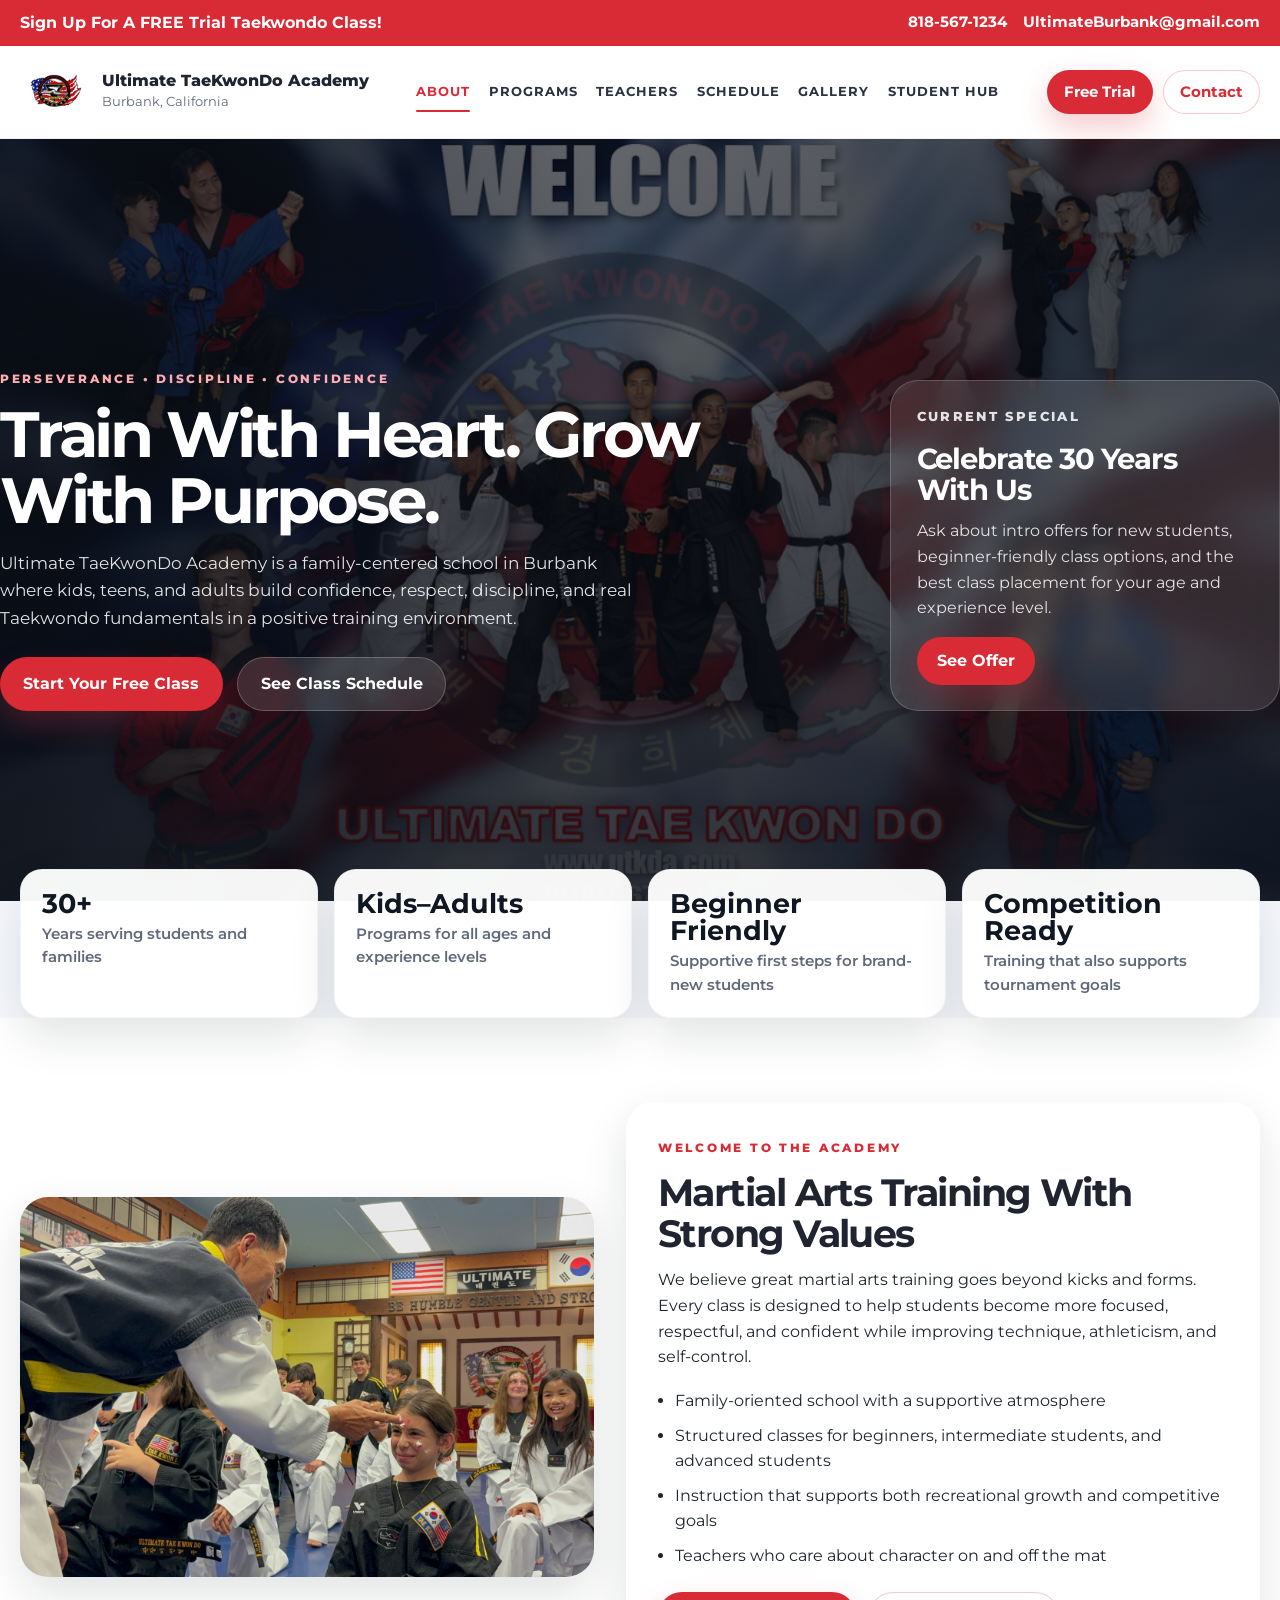
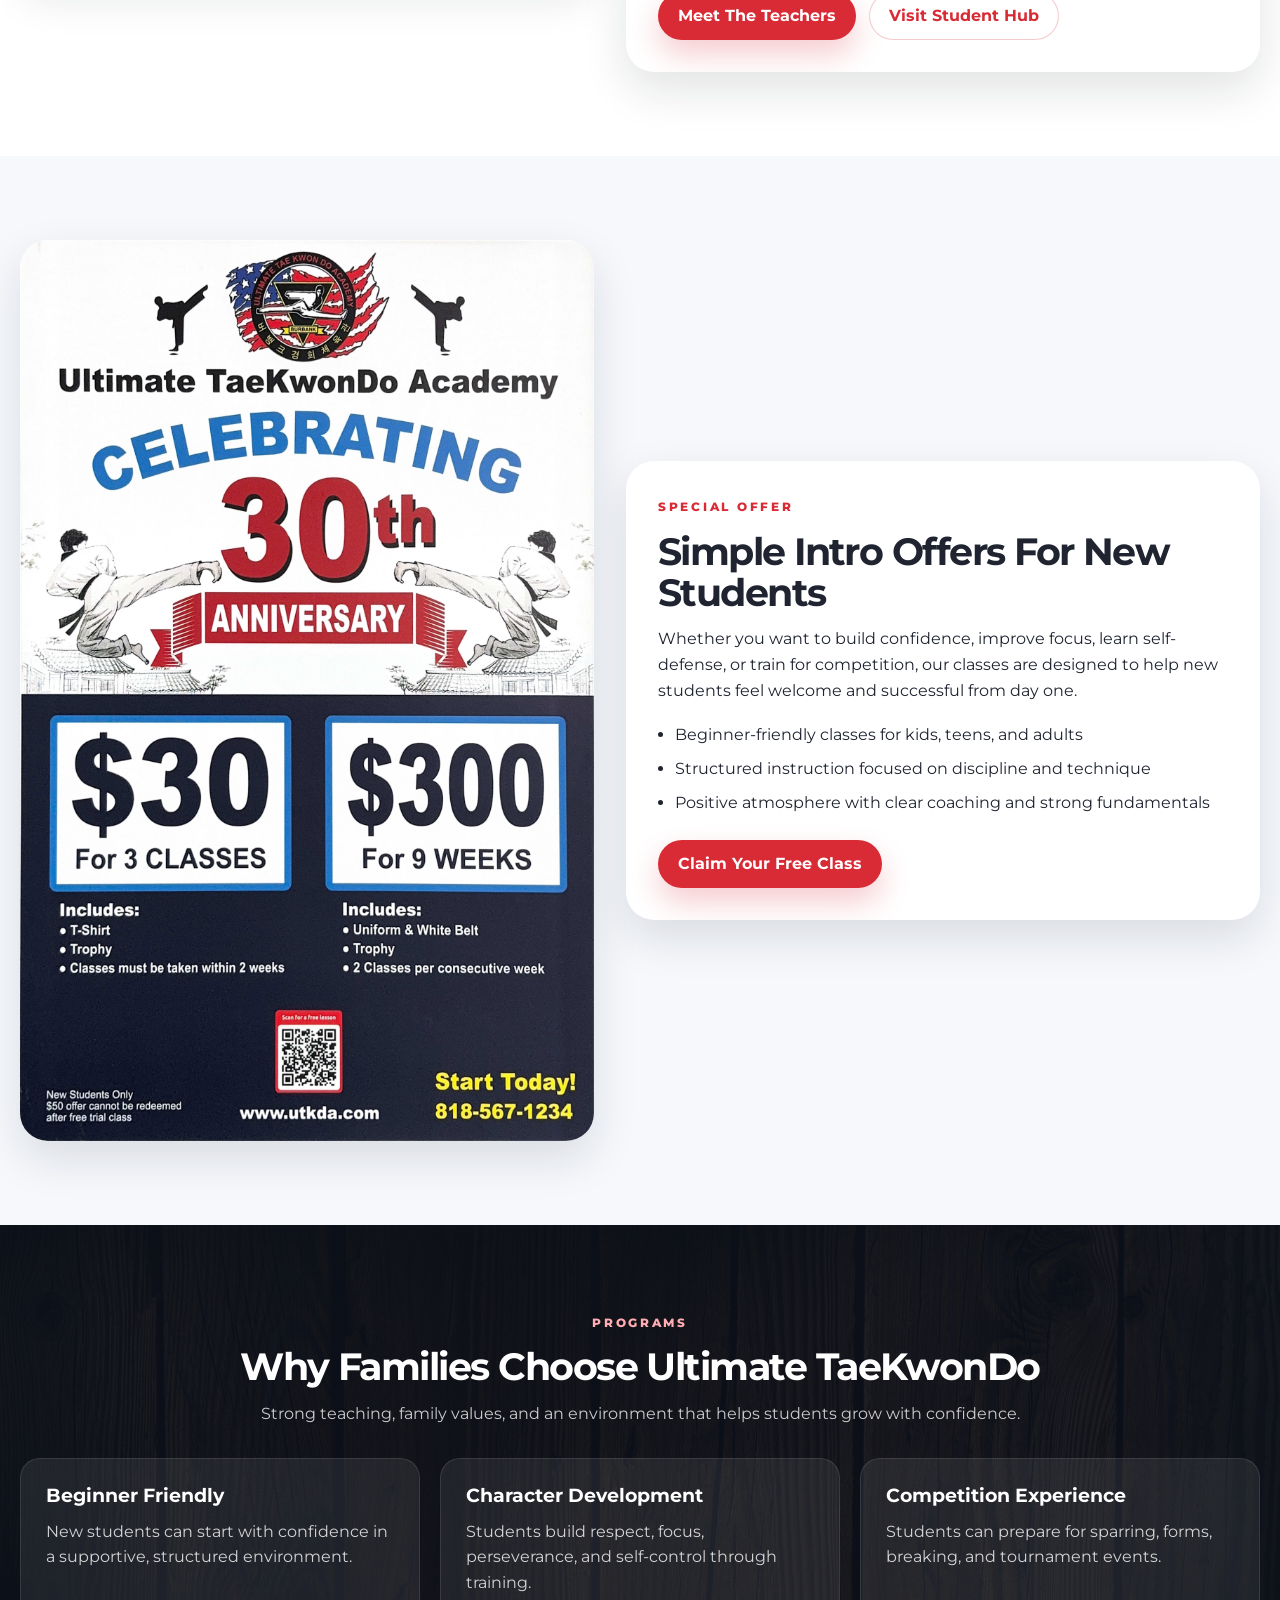
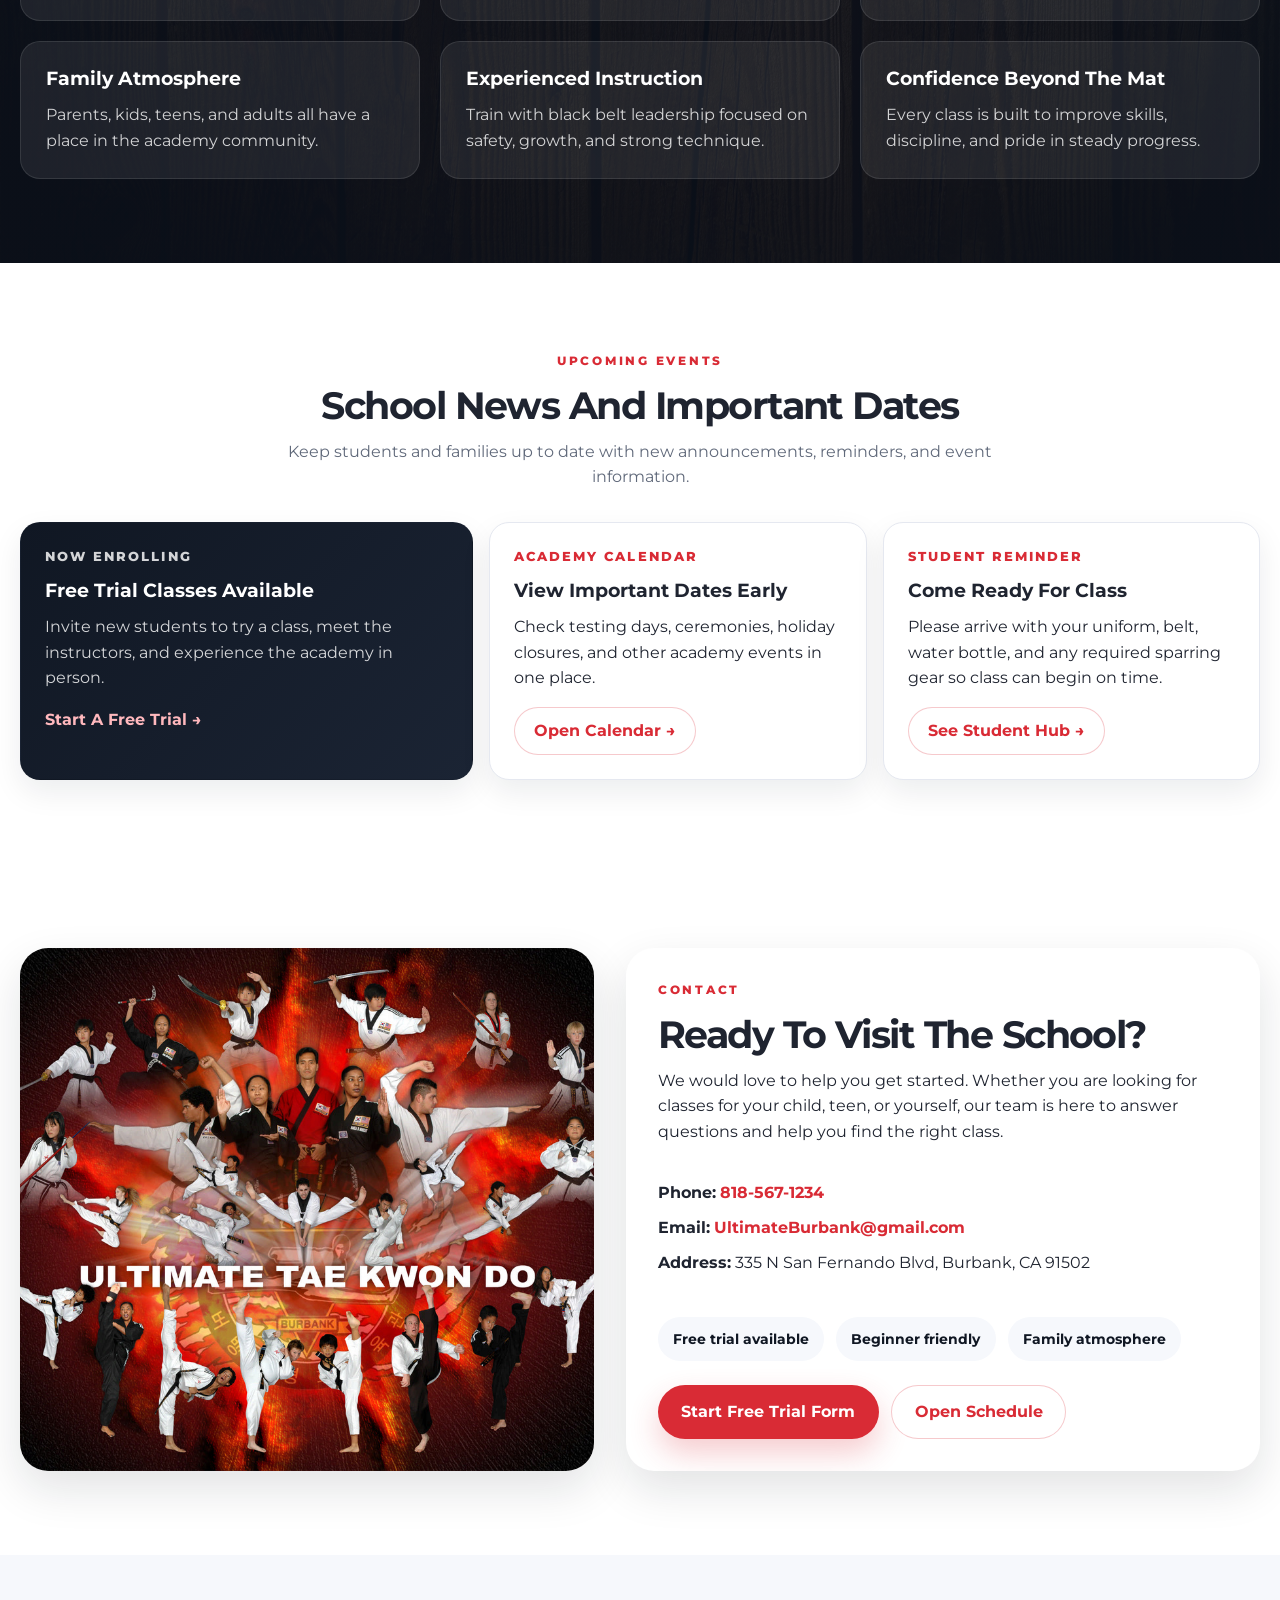
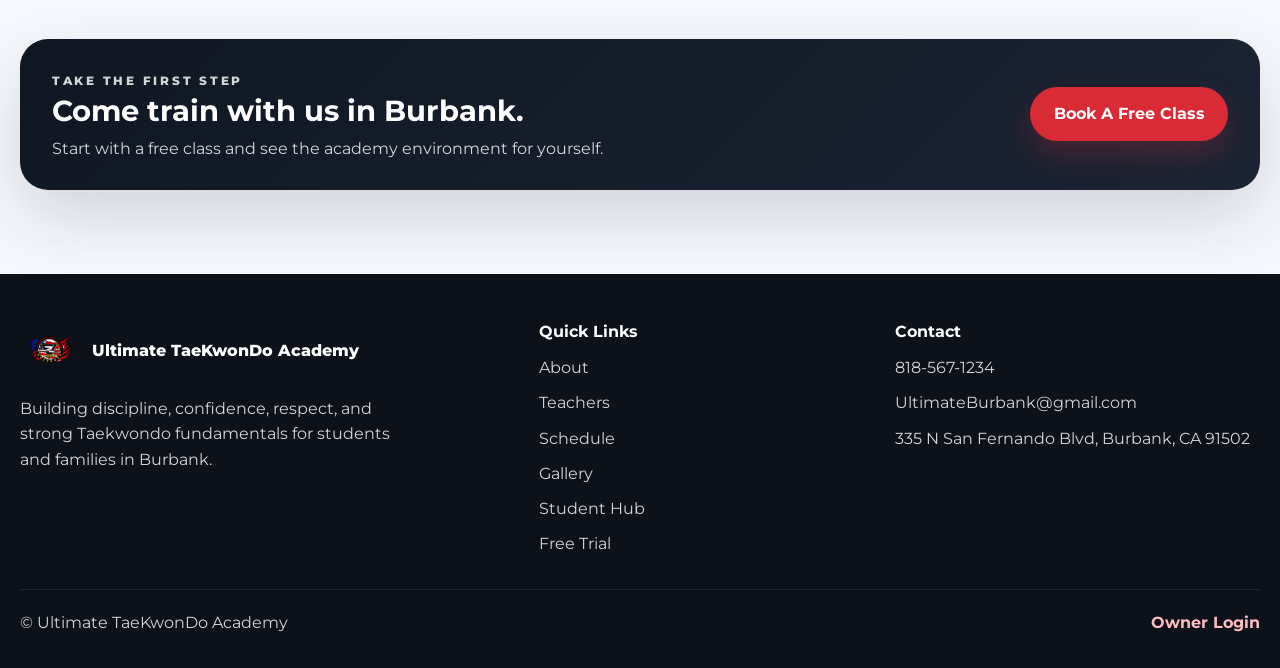
==== commit 2afe12c9: "Remove schedule showcase section Removed the schedule showcase section from the index.html file." ====
--- a/index.html
+++ b/index.html
@@ -207,64 +207,7 @@
         </div>
       </div>
     </section>
-
-    <section class="section section-light schedule-showcase" id="schedule-preview">
-      <div class="container">
-        <div class="section-heading center-text">
-          <p class="eyebrow">Training Information</p>
-          <h2>Schedule, Calendar, And Student Planning</h2>
-          <p class="section-subtitle">
-            Quick access to the full class schedule, beginner schedule, and academy calendar.
-          </p>
-        </div>
-
-        <div class="schedule-cards">
-          <article class="schedule-card">
-            <div class="schedule-preview">
-              <img src="utkda-calendar-2026.jpg" alt="2026 academy event calendar preview" />
-            </div>
-            <div class="schedule-content">
-              <p class="schedule-tag">Academy Calendar</p>
-              <h3>Important Dates And School Events</h3>
-              <p>See testing dates, ceremonies, holiday closures, tournaments, and special academy events.</p>
-              <div class="schedule-actions">
-                <a class="btn btn-primary" href="utkda-calendar-2026.pdf">Open Calendar PDF</a>
-              </div>
-            </div>
-          </article>
-
-          <article class="schedule-card">
-            <div class="schedule-preview">
-              <img src="2026 class.jpg" alt="2026 in-person class schedule preview" />
-            </div>
-            <div class="schedule-content">
-              <p class="schedule-tag">Main Schedule</p>
-              <h3>Weekly Class Times</h3>
-              <p>PeeWees, beginners, regular classes, adults, and special training blocks all in one place.</p>
-              <div class="schedule-actions">
-                <a class="btn btn-primary" href="2026 Class Schedule.pdf">Open Full Schedule</a>
-              </div>
-            </div>
-          </article>
-
-          <article class="schedule-card">
-            <div class="schedule-preview">
-              <img src="beginner class.jpg" alt="2026 beginner class schedule preview" />
-            </div>
-            <div class="schedule-content">
-              <p class="schedule-tag">Beginner Schedule</p>
-              <h3>Easy Start For New Students</h3>
-              <p>A simple schedule view for new families and students looking for beginner-friendly class times.</p>
-              <div class="schedule-actions">
-                <a class="btn btn-primary" href="2026 Beginner Class Schedule.pdf">Open Beginner Schedule</a>
-              </div>
-            </div>
-          </article>
-        </div>
-      </div>
-    </section>
-
-
+    
     <section class="section section-light" id="events">
       <div class="container">
         <div class="section-heading center-text">
@@ -408,3 +351,4 @@
   <script src="script.js"></script>
 </body>
 </html>
+
--- a/styles.css
+++ b/styles.css
@@ -2,17 +2,23 @@
   --red: #d92b35;
   --red-dark: #b51f27;
   --navy: #101723;
-  --navy-soft: #1c2431;
+  --navy-soft: #1b2434;
+  --navy-deep: #0c111a;
   --white: #ffffff;
-  --off-white: #f7f8fb;
+  --off-white: #f6f8fc;
+  --off-white-2: #eef2f8;
   --text: #1f2430;
-  --muted: #5b6474;
-  --border: #e6e8ee;
-  --shadow: 0 18px 45px rgba(16, 23, 35, 0.14);
-  --radius-lg: 24px;
-  --radius-md: 18px;
-  --radius-sm: 12px;
-  --max-width: 1400px;
+  --muted: #60697a;
+  --border: #e5e8f0;
+  --success: #1f8f63;
+  --shadow-sm: 0 12px 30px rgba(16, 23, 35, 0.08);
+  --shadow: 0 18px 45px rgba(16, 23, 35, 0.12);
+  --shadow-lg: 0 28px 70px rgba(16, 23, 35, 0.16);
+  --radius-lg: 28px;
+  --radius-md: 20px;
+  --radius-sm: 14px;
+  --max-width: 1240px;
+  --header-height: 92px;
 }
 
 *,
@@ -31,6 +37,7 @@
   color: var(--text);
   background: var(--off-white);
   line-height: 1.6;
+  text-rendering: optimizeLegibility;
 }
 
 img {
@@ -45,89 +52,95 @@
 
 button,
 input,
-textarea {
+textarea,
+select {
   font: inherit;
 }
 
+iframe {
+  border: 0;
+}
+
 .container {
-  width: min(var(--max-width), calc(100% - 2.5rem));
+  width: min(var(--max-width), calc(100% - 2rem));
   margin: 0 auto;
 }
 
 .narrow {
-  max-width: 850px;
+  max-width: 860px;
 }
 
 .section {
-  padding: 5rem 0;
+  padding: 5.25rem 0;
 }
 
 .section-light {
   background: var(--white);
 }
 
+.section-soft {
+  background: var(--off-white);
+}
+
 .section-dark {
   background:
-    linear-gradient(rgba(11, 17, 27, 0.88), rgba(11, 17, 27, 0.88)),
+    linear-gradient(rgba(11, 17, 27, 0.9), rgba(11, 17, 27, 0.9)),
     url("wood.jpg") center / cover;
   color: var(--white);
 }
 
-.section-offer,
-.section-contact,
-.section-news {
-  background: var(--off-white);
+.section-heading {
+  margin-bottom: 2rem;
 }
 
 .center-text {
   text-align: center;
-}
-
-.section-heading {
-  margin-bottom: 2rem;
-}
-
-.section-subtitle,
-.lead-text {
-  color: var(--muted);
-  max-width: 760px;
-  margin: 0 auto;
-}
-
-.section-dark .section-subtitle,
-.section-dark .lead-text {
-  color: rgba(255, 255, 255, 0.74);
 }
 
 h1,
 h2,
 h3,
-p {
+h4,
+p,
+ul {
   margin-top: 0;
 }
 
 h1 {
-  font-size: clamp(2.8rem, 5vw, 4.6rem);
-  line-height: 1.05;
+  font-size: clamp(2.8rem, 5vw, 4.8rem);
+  line-height: 1.02;
+  letter-spacing: -0.05em;
+  margin-bottom: 1rem;
+}
+
+h2 {
+  font-size: clamp(2rem, 3vw, 3.2rem);
+  line-height: 1.08;
   letter-spacing: -0.04em;
-}
-
-h2 {
-  font-size: clamp(2rem, 3vw, 3rem);
-  line-height: 1.1;
-  letter-spacing: -0.03em;
   margin-bottom: 0.8rem;
 }
 
 h3 {
-  font-size: 1.2rem;
+  font-size: 1.18rem;
   line-height: 1.25;
   margin-bottom: 0.7rem;
 }
 
+.lead-text,
+.section-subtitle {
+  max-width: 760px;
+  margin-inline: auto;
+  color: var(--muted);
+}
+
+.section-dark .section-subtitle,
+.section-dark .lead-text {
+  color: rgba(255, 255, 255, 0.78);
+}
+
 .eyebrow {
   display: inline-block;
-  margin-bottom: 0.9rem;
+  margin-bottom: 0.85rem;
   font-size: 0.78rem;
   font-weight: 800;
   letter-spacing: 0.22em;
@@ -136,20 +149,39 @@
 }
 
 .eyebrow-light {
-  color: #ff9aa0;
+  color: #ffacb2;
 }
 
 .left-eyebrow {
   text-align: left;
 }
 
+.badge {
+  display: inline-flex;
+  align-items: center;
+  min-height: 36px;
+  padding: 0.55rem 0.9rem;
+  border-radius: 999px;
+  background: rgba(255, 255, 255, 0.12);
+  border: 1px solid rgba(255, 255, 255, 0.18);
+  font-size: 0.82rem;
+  font-weight: 700;
+  letter-spacing: 0.04em;
+}
+
+.badge-soft {
+  background: rgba(217, 43, 53, 0.08);
+  border-color: rgba(217, 43, 53, 0.16);
+  color: var(--red);
+}
+
 .btn {
   display: inline-flex;
   align-items: center;
   justify-content: center;
-  gap: 0.5rem;
-  min-height: 46px;
-  padding: 0.75rem 1.15rem;
+  gap: 0.55rem;
+  min-height: 48px;
+  padding: 0.85rem 1.2rem;
   border: 1px solid transparent;
   border-radius: 999px;
   font-weight: 700;
@@ -159,8 +191,9 @@
     transform 0.2s ease,
     background-color 0.2s ease,
     border-color 0.2s ease,
-    color 0.2s ease,
-    box-shadow 0.2s ease;
+    box-shadow 0.2s ease,
+    color 0.2s ease;
+  cursor: pointer;
 }
 
 .btn:hover {
@@ -180,7 +213,11 @@
 .btn-outline {
   background: var(--white);
   color: var(--red);
-  border-color: rgba(217, 43, 53, 0.28);
+  border-color: rgba(217, 43, 53, 0.25);
+}
+
+.btn-outline:hover {
+  border-color: rgba(217, 43, 53, 0.45);
 }
 
 .btn-glass {
@@ -190,8 +227,12 @@
   backdrop-filter: blur(10px);
 }
 
+.btn-glass:hover {
+  background: rgba(255, 255, 255, 0.18);
+}
+
 .btn-large {
-  min-height: 52px;
+  min-height: 54px;
   padding-inline: 1.4rem;
 }
 
@@ -200,10 +241,29 @@
   font-weight: 700;
 }
 
+.text-link:hover {
+  text-decoration: underline;
+  text-underline-offset: 0.22em;
+}
+
+.skip-link {
+  position: absolute;
+  left: 1rem;
+  top: -4rem;
+  z-index: 200;
+  padding: 0.8rem 1rem;
+  border-radius: 12px;
+  background: var(--navy);
+  color: var(--white);
+}
+
+.skip-link:focus {
+  top: 1rem;
+}
+
 .top-strip {
   background: var(--red);
   color: var(--white);
-  font-size: 0.9rem;
 }
 
 .top-strip-inner {
@@ -211,29 +271,30 @@
   align-items: center;
   justify-content: space-between;
   gap: 1rem;
-  min-height: 44px;
+  min-height: 46px;
 }
 
 .top-strip-message {
   margin: 0;
-  font-weight: 600;
+  font-weight: 700;
 }
 
 .top-strip-links {
   display: flex;
   align-items: center;
-  gap: 0.95rem;
+  gap: 1rem;
+  font-size: 0.92rem;
   font-weight: 700;
 }
 
-.top-strip-phone {
-  white-space: nowrap;
+.top-strip-links a:hover {
+  opacity: 0.9;
 }
 
 .site-header {
   position: sticky;
   top: 0;
-  z-index: 50;
+  z-index: 100;
   background: rgba(255, 255, 255, 0.96);
   backdrop-filter: blur(14px);
   border-bottom: 1px solid rgba(17, 24, 39, 0.06);
@@ -241,10 +302,10 @@
 
 .header-row {
   display: grid;
-  grid-template-columns: auto minmax(0, 1fr) auto;
-  align-items: center;
-  gap: 1rem;
-  min-height: 92px;
+  grid-template-columns: minmax(320px, 360px) minmax(0, 1fr) auto;
+  align-items: center;
+  gap: 1.5rem;
+  min-height: var(--header-height);
 }
 
 .site-brand {
@@ -255,8 +316,8 @@
 }
 
 .site-brand img {
-  width: 72px;
-  height: 72px;
+  width: 68px;
+  height: 68px;
   object-fit: contain;
   flex-shrink: 0;
 }
@@ -264,12 +325,12 @@
 .site-brand-text {
   display: flex;
   flex-direction: column;
-  gap: 0.1rem;
+  gap: 0.08rem;
   min-width: 0;
 }
 
 .site-brand-name {
-  font-size: 0.98rem;
+  font-size: 1rem;
   font-weight: 800;
   line-height: 1.15;
 }
@@ -282,38 +343,58 @@
 .site-nav {
   display: flex;
   align-items: center;
-  justify-content: center;
-  gap: 0.95rem;
+  justify-content: flex-start;
+  gap: 1.15rem;
+  padding-left: 0.75rem;
   flex-wrap: nowrap;
   min-width: 0;
-  overflow: hidden;
 }
 
 .site-nav a {
-  font-size: 0.78rem;
+  position: relative;
+  font-size: 0.8rem;
   font-weight: 700;
   letter-spacing: 0.08em;
   text-transform: uppercase;
-  color: #263040;
+  color: #293241;
   white-space: nowrap;
-  padding: 0.35rem 0;
-}
-
-.site-nav a:hover {
+  padding: 0.4rem 0;
+}
+
+.site-nav a::after {
+  content: "";
+  position: absolute;
+  left: 0;
+  bottom: -0.2rem;
+  width: 100%;
+  height: 2px;
+  border-radius: 999px;
+  background: var(--red);
+  transform: scaleX(0);
+  transform-origin: center;
+  transition: transform 0.2s ease;
+}
+
+.site-nav a:hover,
+.site-nav a.active {
   color: var(--red);
 }
 
+.site-nav a:hover::after,
+.site-nav a.active::after {
+  transform: scaleX(1);
+}
+
 .header-actions {
   display: flex;
   align-items: center;
   gap: 0.65rem;
-  flex-wrap: nowrap;
 }
 
 .header-actions .btn {
   min-height: 44px;
   padding: 0.75rem 1rem;
-  font-size: 0.94rem;
+  font-size: 0.93rem;
 }
 
 .menu-toggle {
@@ -336,11 +417,24 @@
   height: 2px;
   background: var(--navy);
   border-radius: 999px;
+  transition: transform 0.2s ease, opacity 0.2s ease;
+}
+
+.site-header.nav-open .menu-toggle span:nth-child(1) {
+  transform: translateY(7px) rotate(45deg);
+}
+
+.site-header.nav-open .menu-toggle span:nth-child(2) {
+  opacity: 0;
+}
+
+.site-header.nav-open .menu-toggle span:nth-child(3) {
+  transform: translateY(-7px) rotate(-45deg);
 }
 
 .hero {
   position: relative;
-  min-height: 80vh;
+  min-height: calc(100vh - 138px);
   display: flex;
   align-items: center;
   overflow: hidden;
@@ -366,7 +460,7 @@
   object-fit: cover;
   opacity: 0;
   transform: scale(1.03);
-  transition: opacity 1s ease, transform 6s ease;
+  transition: opacity 0.9s ease, transform 5.5s ease;
 }
 
 .hero-slide.is-active {
@@ -377,8 +471,8 @@
 .hero-overlay {
   z-index: 1;
   background:
-    linear-gradient(90deg, rgba(9, 13, 21, 0.76) 0%, rgba(9, 13, 21, 0.55) 42%, rgba(9, 13, 21, 0.7) 100%),
-    linear-gradient(180deg, rgba(9, 13, 21, 0.18) 0%, rgba(9, 13, 21, 0.58) 100%);
+    linear-gradient(90deg, rgba(9, 13, 21, 0.82) 0%, rgba(9, 13, 21, 0.56) 48%, rgba(9, 13, 21, 0.74) 100%),
+    linear-gradient(180deg, rgba(9, 13, 21, 0.16) 0%, rgba(9, 13, 21, 0.62) 100%);
 }
 
 .hero-content-wrap {
@@ -386,22 +480,18 @@
   z-index: 2;
   width: 100%;
   display: grid;
-  grid-template-columns: minmax(0, 1.35fr) minmax(280px, 360px);
+  grid-template-columns: minmax(0, 1.35fr) minmax(310px, 390px);
+  align-items: end;
   gap: 2rem;
-  align-items: end;
-  padding: 7rem 0 5rem;
+  padding: 7rem 0 4.75rem;
 }
 
 .hero-content {
   max-width: 760px;
 }
 
-.hero-eyebrow {
-  color: #ffb7bb;
-}
-
 .hero-text {
-  max-width: 640px;
+  max-width: 650px;
   margin-bottom: 1.6rem;
   font-size: 1.08rem;
   color: rgba(255, 255, 255, 0.88);
@@ -414,17 +504,17 @@
 }
 
 .hero-notice-card {
+  padding: 1.6rem;
+  border-radius: var(--radius-lg);
   background: rgba(255, 255, 255, 0.12);
   border: 1px solid rgba(255, 255, 255, 0.18);
-  border-radius: var(--radius-lg);
-  padding: 1.5rem;
   backdrop-filter: blur(12px);
-  box-shadow: var(--shadow);
+  box-shadow: var(--shadow-lg);
 }
 
 .notice-label {
   margin-bottom: 0.6rem;
-  color: #ffc6ca;
+  color: #ffbec3;
   font-size: 0.82rem;
   font-weight: 800;
   letter-spacing: 0.18em;
@@ -432,19 +522,110 @@
 }
 
 .hero-notice-card h2 {
-  font-size: 1.7rem;
+  font-size: 1.8rem;
   margin-bottom: 0.8rem;
 }
 
 .hero-notice-card p {
   margin-bottom: 1rem;
-  color: rgba(255, 255, 255, 0.84);
-}
-
-.feature-grid,
-.contact-grid {
-  display: grid;
-  grid-template-columns: minmax(0, 0.9fr) minmax(0, 1.1fr);
+  color: rgba(255, 255, 255, 0.86);
+}
+
+.stats-strip {
+  margin-top: -2rem;
+  position: relative;
+  z-index: 3;
+}
+
+.stats-grid {
+  display: grid;
+  grid-template-columns: repeat(4, minmax(0, 1fr));
+  gap: 1rem;
+}
+
+.stat-card {
+  padding: 1.25rem 1.3rem;
+  border-radius: 22px;
+  background: rgba(255, 255, 255, 0.96);
+  border: 1px solid rgba(17, 24, 39, 0.04);
+  box-shadow: var(--shadow);
+}
+
+.stat-card strong {
+  display: block;
+  font-size: 1.7rem;
+  line-height: 1;
+  color: var(--navy);
+}
+
+.stat-card span {
+  display: block;
+  margin-top: 0.35rem;
+  color: var(--muted);
+  font-size: 0.92rem;
+  font-weight: 600;
+}
+
+.page-hero {
+  position: relative;
+  overflow: hidden;
+  color: var(--white);
+  background:
+    linear-gradient(rgba(11, 17, 27, 0.78), rgba(11, 17, 27, 0.82)),
+    url("Testing3.jpg") center / cover no-repeat;
+}
+
+.page-hero::before {
+  content: "";
+  position: absolute;
+  inset: 0;
+  background:
+    radial-gradient(circle at top, rgba(217, 43, 53, 0.2), transparent 36%),
+    linear-gradient(180deg, rgba(255, 255, 255, 0.04), transparent 45%);
+}
+
+.page-hero-inner {
+  position: relative;
+  z-index: 1;
+  padding: 5rem 0 4rem;
+}
+
+.page-hero h1 {
+  margin-bottom: 0.9rem;
+}
+
+.page-hero p {
+  max-width: 760px;
+  font-size: 1.05rem;
+  color: rgba(255, 255, 255, 0.88);
+}
+
+.page-pill-row {
+  display: flex;
+  flex-wrap: wrap;
+  gap: 0.75rem;
+  margin-top: 1.5rem;
+}
+
+.page-pill {
+  display: inline-flex;
+  align-items: center;
+  justify-content: center;
+  min-height: 38px;
+  padding: 0.65rem 1rem;
+  border-radius: 999px;
+  background: rgba(255, 255, 255, 0.12);
+  border: 1px solid rgba(255, 255, 255, 0.18);
+  color: var(--white);
+  font-size: 0.84rem;
+  font-weight: 700;
+  letter-spacing: 0.04em;
+  backdrop-filter: blur(10px);
+}
+
+.feature-grid {
+  display: grid;
+  grid-template-columns: minmax(0, 0.95fr) minmax(0, 1.05fr);
   gap: 2rem;
   align-items: center;
 }
@@ -452,7 +633,8 @@
 .feature-image-card,
 .feature-copy-card,
 .contact-image-card,
-.contact-copy-card {
+.contact-copy-card,
+.panel-card {
   background: var(--white);
   border-radius: var(--radius-lg);
   overflow: hidden;
@@ -463,21 +645,23 @@
 .contact-image-card img {
   width: 100%;
   height: 100%;
+  min-height: 380px;
   object-fit: cover;
 }
 
 .feature-copy-card,
-.contact-copy-card {
+.contact-copy-card,
+.panel-card {
   padding: 2rem;
 }
 
 .check-list {
-  margin: 1.1rem 0 1.4rem;
-  padding-left: 1.2rem;
+  margin: 1.15rem 0 1.5rem;
+  padding-left: 1.1rem;
 }
 
 .check-list li + li {
-  margin-top: 0.6rem;
+  margin-top: 0.55rem;
 }
 
 .card-grid {
@@ -487,76 +671,209 @@
 }
 
 .info-card {
-  padding: 1.5rem;
+  padding: 1.55rem;
   border-radius: var(--radius-md);
   background: rgba(255, 255, 255, 0.08);
   border: 1px solid rgba(255, 255, 255, 0.1);
+  box-shadow: none;
 }
 
 .info-card p {
   margin-bottom: 0;
-  color: rgba(255, 255, 255, 0.78);
-}
-
-.gallery-grid {
-  display: grid;
-  grid-template-columns: 1.3fr 1fr 1fr;
-  gap: 1rem;
-}
-
-.gallery-card {
-  min-height: 260px;
+  color: rgba(255, 255, 255, 0.8);
+}
+
+.info-card strong {
+  color: var(--white);
+}
+
+.surface-card-grid {
+  display: grid;
+  grid-template-columns: repeat(3, minmax(0, 1fr));
+  gap: 1.25rem;
+}
+
+.surface-card {
+  padding: 1.55rem;
+  border-radius: var(--radius-md);
+  background: var(--white);
+  border: 1px solid var(--border);
+  box-shadow: var(--shadow-sm);
+}
+
+.surface-card p:last-child {
+  margin-bottom: 0;
+  color: var(--muted);
+}
+
+.teacher-grid {
+  display: grid;
+  grid-template-columns: repeat(2, minmax(0, 1fr));
+  gap: 1.5rem;
+}
+
+.teacher-card {
+  display: grid;
+  grid-template-columns: 220px minmax(0, 1fr);
+  gap: 1.25rem;
+  align-items: stretch;
+  padding: 1.1rem;
+  border-radius: var(--radius-lg);
+  background: var(--white);
+  border: 1px solid var(--border);
+  box-shadow: var(--shadow);
+}
+
+.teacher-card-image img {
+  width: 100%;
+  height: 100%;
+  min-height: 270px;
+  border-radius: 20px;
+  object-fit: cover;
+  object-position: center top;
+}
+
+.teacher-card-copy {
+  display: flex;
+  flex-direction: column;
+  justify-content: space-between;
+}
+
+.teacher-card-copy p:last-of-type {
+  margin-bottom: 0;
+  color: var(--muted);
+}
+
+.teacher-meta {
+  display: inline-flex;
+  align-items: center;
+  flex-wrap: wrap;
+  gap: 0.55rem;
+  margin: 0.1rem 0 0.85rem;
+}
+
+.teacher-meta span {
+  display: inline-flex;
+  align-items: center;
+  min-height: 32px;
+  padding: 0.45rem 0.75rem;
+  border-radius: 999px;
+  background: var(--off-white);
+  color: var(--navy);
+  font-size: 0.78rem;
+  font-weight: 700;
+}
+
+.teacher-actions {
+  display: flex;
+  flex-wrap: wrap;
+  gap: 0.75rem;
+  margin-top: 1.1rem;
+}
+
+.schedule-showcase {
+  padding-top: 4.5rem;
+}
+
+.schedule-cards {
+  display: grid;
+  grid-template-columns: repeat(3, minmax(0, 1fr));
+  gap: 1.5rem;
+}
+
+.schedule-card {
+  background: var(--white);
+  border: 1px solid var(--border);
   border-radius: var(--radius-lg);
   overflow: hidden;
   box-shadow: var(--shadow);
-  background: #dce1ea;
-}
-
-.gallery-card {
-  position: relative;
-}
-
-.gallery-card figcaption {
-  position: absolute;
-  inset: auto 0 0 0;
-  padding: 1rem 1rem 0.95rem;
-  background: linear-gradient(180deg, rgba(16, 23, 35, 0), rgba(16, 23, 35, 0.88));
-  color: var(--white);
-  font-size: 0.95rem;
-  font-weight: 700;
-  letter-spacing: 0.02em;
-  pointer-events: none;
-}
-
-.gallery-card-large {
-  grid-row: span 2;
-  min-height: 100%;
-}
-
-.gallery-card img {
+  transition: transform 0.22s ease, box-shadow 0.22s ease;
+}
+
+.schedule-card:hover {
+  transform: translateY(-5px);
+  box-shadow: var(--shadow-lg);
+}
+
+.schedule-preview {
+  padding: 1rem;
+  background: linear-gradient(180deg, #f8f9fd, #eef2f8);
+  border-bottom: 1px solid var(--border);
+}
+
+.schedule-preview img {
   width: 100%;
-  height: 100%;
-  object-fit: cover;
-  transition: transform 0.35s ease;
-  cursor: zoom-in;
-}
-
-.gallery-card:hover img {
-  transform: scale(1.03);
+  height: 320px;
+  object-fit: contain;
+  border-radius: 18px;
+  background: var(--white);
+}
+
+.schedule-content {
+  padding: 1.5rem;
+}
+
+.schedule-tag {
+  margin: 0 0 0.7rem;
+  font-size: 0.82rem;
+  font-weight: 800;
+  letter-spacing: 0.08em;
+  text-transform: uppercase;
+  color: var(--red);
+}
+
+.schedule-content h3 {
+  margin-bottom: 0.75rem;
+  color: var(--navy);
+}
+
+.schedule-content p:last-of-type {
+  margin-bottom: 0;
+  color: var(--muted);
+}
+
+.schedule-actions {
+  margin-top: 1.25rem;
+  display: flex;
+  flex-wrap: wrap;
+  gap: 0.7rem;
+}
+
+.schedule-actions .btn {
+  width: 100%;
+}
+
+.schedule-note-grid {
+  display: grid;
+  grid-template-columns: repeat(3, minmax(0, 1fr));
+  gap: 1.25rem;
+  margin-top: 1.75rem;
+}
+
+.schedule-note {
+  padding: 1.3rem;
+  border-radius: 20px;
+  background: var(--off-white);
+  border: 1px solid var(--border);
+}
+
+.schedule-note p:last-child {
+  margin-bottom: 0;
+  color: var(--muted);
 }
 
 .news-grid {
   display: grid;
-  grid-template-columns: 1.15fr 1fr 1fr;
+  grid-template-columns: 1.2fr 1fr 1fr;
   gap: 1rem;
 }
 
 .news-card {
+  padding: 1.5rem;
+  border-radius: var(--radius-md);
   background: var(--white);
   border: 1px solid var(--border);
-  border-radius: var(--radius-md);
-  padding: 1.5rem;
-  box-shadow: var(--shadow);
+  box-shadow: var(--shadow-sm);
 }
 
 .featured-news-card {
@@ -565,12 +882,17 @@
   border-color: transparent;
 }
 
-.featured-news-card .text-link,
+.featured-news-card p,
 .featured-news-card .news-date {
+  color: rgba(255, 255, 255, 0.82);
+}
+
+.featured-news-card .text-link {
   color: #ffb8bd;
 }
 
 .news-date {
+  margin-bottom: 0.75rem;
   font-size: 0.8rem;
   font-weight: 800;
   letter-spacing: 0.16em;
@@ -582,54 +904,163 @@
   margin-bottom: 0;
 }
 
+.gallery-grid {
+  display: grid;
+  grid-template-columns: repeat(3, minmax(0, 1fr));
+  grid-auto-flow: dense;
+  gap: 1rem;
+}
+
+.gallery-card {
+  position: relative;
+  margin: 0;
+  min-height: 260px;
+  border-radius: 22px;
+  overflow: hidden;
+  background: #dde3ee;
+  box-shadow: var(--shadow);
+  cursor: pointer;
+  isolation: isolate;
+  transition: transform 0.25s ease, box-shadow 0.25s ease;
+}
+
+.gallery-card:hover,
+.gallery-card:focus-visible {
+  transform: translateY(-4px);
+  box-shadow: var(--shadow-lg);
+}
+
+.gallery-card:focus-visible {
+  outline: 3px solid rgba(217, 43, 53, 0.18);
+  outline-offset: 3px;
+}
+
+.gallery-card-large {
+  grid-column: span 2;
+  grid-row: span 2;
+  min-height: 540px;
+}
+
+.gallery-card img {
+  width: 100%;
+  height: 100%;
+  min-height: 260px;
+  object-fit: cover;
+  transition: transform 0.4s ease;
+}
+
+.gallery-card-large img {
+  min-height: 540px;
+}
+
+.gallery-card:hover img,
+.gallery-card:focus-visible img {
+  transform: scale(1.05);
+}
+
+.gallery-overlay {
+  position: absolute;
+  inset: auto 0 0 0;
+  display: flex;
+  align-items: end;
+  justify-content: space-between;
+  gap: 0.75rem;
+  padding: 1rem;
+  background: linear-gradient(180deg, rgba(0, 0, 0, 0) 0%, rgba(7, 10, 16, 0.82) 100%);
+  color: var(--white);
+  pointer-events: none;
+}
+
+.gallery-label {
+  display: inline-flex;
+  align-items: center;
+  min-height: 34px;
+  padding: 0.45rem 0.8rem;
+  border-radius: 999px;
+  background: rgba(255, 255, 255, 0.14);
+  border: 1px solid rgba(255, 255, 255, 0.18);
+  font-size: 0.8rem;
+  font-weight: 700;
+  backdrop-filter: blur(8px);
+}
+
+.gallery-view {
+  font-size: 0.76rem;
+  font-weight: 700;
+  letter-spacing: 0.08em;
+  text-transform: uppercase;
+}
+
+.contact-grid {
+  display: grid;
+  grid-template-columns: minmax(0, 0.95fr) minmax(0, 1.05fr);
+  gap: 2rem;
+  align-items: stretch;
+}
+
+.contact-copy-card {
+  display: flex;
+  flex-direction: column;
+  justify-content: center;
+}
+
 .contact-details {
   margin: 1.2rem 0 1.5rem;
+  display: grid;
+  gap: 0.6rem;
 }
 
 .contact-details p {
-  margin-bottom: 0.5rem;
-}
-
-.contact-form {
-  display: grid;
-  gap: 1rem;
-}
-
-.form-grid {
-  display: grid;
-  grid-template-columns: repeat(2, minmax(0, 1fr));
-  gap: 1rem;
-}
-
-.contact-form label {
-  display: grid;
-  gap: 0.45rem;
-  font-weight: 600;
-}
-
-.contact-form input,
-.contact-form textarea {
-  width: 100%;
-  padding: 0.95rem 1rem;
-  border: 1px solid var(--border);
-  border-radius: 14px;
-  background: var(--white);
-  color: var(--text);
-}
-
-.contact-form textarea {
-  resize: vertical;
-}
-
-.contact-form input:focus,
-.contact-form textarea:focus {
-  outline: 2px solid rgba(217, 43, 53, 0.18);
-  border-color: rgba(217, 43, 53, 0.36);
+  margin: 0;
+}
+
+.contact-actions {
+  display: flex;
+  flex-wrap: wrap;
+  gap: 0.8rem;
+}
+
+.inline-list {
+  display: flex;
+  flex-wrap: wrap;
+  gap: 0.75rem;
+  padding: 0;
+  list-style: none;
+  margin: 1.1rem 0 0;
+}
+
+.inline-list li {
+  padding: 0.65rem 0.95rem;
+  border-radius: 999px;
+  background: var(--off-white);
+  color: var(--navy);
+  font-weight: 700;
+  font-size: 0.9rem;
+}
+
+.cta-banner {
+  padding: 1.75rem 2rem;
+  border-radius: var(--radius-lg);
+  background: linear-gradient(135deg, var(--navy), var(--navy-soft));
+  color: var(--white);
+  box-shadow: var(--shadow-lg);
+}
+
+.cta-banner-grid {
+  display: grid;
+  grid-template-columns: minmax(0, 1fr) auto;
+  gap: 1.25rem;
+  align-items: center;
+}
+
+.cta-banner p {
+  margin-bottom: 0;
+  color: rgba(255, 255, 255, 0.82);
 }
 
 .site-footer {
-  padding: 3rem 0;
-  background: #0c111a;
+  padding: 3rem 0 2rem;
+  background: var(--navy-deep);
   color: rgba(255, 255, 255, 0.82);
 }
 
@@ -644,8 +1075,8 @@
   align-items: center;
   gap: 0.85rem;
   margin-bottom: 1rem;
+  color: var(--white);
   font-weight: 800;
-  color: var(--white);
 }
 
 .footer-brand img {
@@ -669,12 +1100,114 @@
 }
 
 .footer-list a:hover {
-  color: #ffb8bd;
+  color: #ffbcc1;
 }
 
 .footer-text {
-  max-width: 360px;
+  max-width: 380px;
   margin-bottom: 0;
+}
+
+.footer-admin-row {
+  margin-top: 2rem;
+  padding-top: 1.3rem;
+  border-top: 1px solid rgba(255, 255, 255, 0.08);
+  display: flex;
+  align-items: center;
+  justify-content: space-between;
+  gap: 1rem;
+  flex-wrap: wrap;
+}
+
+.footer-admin-link {
+  color: #ffbcc1;
+  font-weight: 700;
+}
+
+.footer-admin-link:hover {
+  text-decoration: underline;
+  text-underline-offset: 0.2em;
+}
+
+/* Trial page */
+.trial-shell {
+  padding: 2rem 0 5rem;
+}
+
+.trial-layout {
+  display: grid;
+  grid-template-columns: minmax(0, 0.9fr) minmax(0, 1.1fr);
+  gap: 1.75rem;
+  align-items: start;
+}
+
+.trial-copy-card {
+  padding: 2rem;
+  border-radius: var(--radius-lg);
+  background:
+    linear-gradient(180deg, rgba(217, 43, 53, 0.06), rgba(217, 43, 53, 0.02)),
+    var(--white);
+  border: 1px solid var(--border);
+  box-shadow: var(--shadow);
+}
+
+.trial-copy-card p:last-of-type {
+  margin-bottom: 0;
+}
+
+.trial-points {
+  display: grid;
+  gap: 0.75rem;
+  margin: 1.4rem 0 1.7rem;
+}
+
+.trial-point {
+  display: flex;
+  align-items: center;
+  gap: 0.65rem;
+  font-weight: 600;
+  color: var(--navy);
+}
+
+.trial-point::before {
+  content: "•";
+  color: var(--red);
+  font-size: 1.35rem;
+  line-height: 1;
+}
+
+.trial-form-card {
+  padding: 1rem;
+  border-radius: calc(var(--radius-lg) + 2px);
+  background: var(--white);
+  border: 1px solid var(--border);
+  box-shadow: var(--shadow-lg);
+}
+
+.trial-form-frame {
+  width: 100%;
+  height: 980px;
+  border-radius: 22px;
+  background: var(--white);
+}
+
+.trial-mini-card-grid {
+  display: grid;
+  grid-template-columns: repeat(2, minmax(0, 1fr));
+  gap: 1rem;
+  margin-top: 1.4rem;
+}
+
+.trial-mini-card {
+  padding: 1rem;
+  border-radius: 18px;
+  background: var(--off-white);
+  border: 1px solid var(--border);
+}
+
+.trial-mini-card p:last-child {
+  margin-bottom: 0;
+  color: var(--muted);
 }
 
 /* Lightbox */
@@ -685,7 +1218,7 @@
   display: none;
   align-items: center;
   justify-content: center;
-  padding: 1.5rem;
+  padding: 1rem;
 }
 
 .lightbox.is-open {
@@ -695,79 +1228,159 @@
 .lightbox-backdrop {
   position: absolute;
   inset: 0;
-  background: rgba(10, 14, 22, 0.82);
-  backdrop-filter: blur(6px);
+  background: rgba(10, 14, 22, 0.84);
+  backdrop-filter: blur(8px);
 }
 
 .lightbox-content {
   position: relative;
   z-index: 2;
-  width: min(100%, 1100px);
-  max-height: 90vh;
-  display: flex;
-  flex-direction: column;
-  align-items: center;
+  width: min(100%, 1120px);
+  max-height: 92vh;
+  display: grid;
+  justify-items: center;
   gap: 1rem;
+  padding: 1rem 3.8rem;
 }
 
 .lightbox-content img {
   width: auto;
   max-width: 100%;
-  max-height: 75vh;
-  border-radius: 18px;
-  box-shadow: 0 18px 50px rgba(0, 0, 0, 0.35);
-  background: #fff;
-}
-
-.lightbox-actions {
-  display: flex;
-  justify-content: center;
-  gap: 0.75rem;
+  max-height: 72vh;
+  border-radius: 20px;
+  display: block;
+  background: var(--white);
+  box-shadow: 0 20px 60px rgba(0, 0, 0, 0.35);
+}
+
+.lightbox-close,
+.lightbox-nav {
+  border: none;
+  cursor: pointer;
+  transition: transform 0.2s ease, background-color 0.2s ease;
+}
+
+.lightbox-close:hover,
+.lightbox-nav:hover {
+  transform: scale(1.05);
 }
 
 .lightbox-close {
   position: absolute;
-  top: -0.5rem;
-  right: -0.25rem;
+  top: 0.15rem;
+  right: 0.3rem;
   width: 48px;
   height: 48px;
-  border: none;
   border-radius: 999px;
-  background: #ffffff;
-  color: #101723;
+  background: var(--white);
+  color: var(--navy);
   font-size: 2rem;
   line-height: 1;
-  cursor: pointer;
   box-shadow: 0 10px 25px rgba(0, 0, 0, 0.22);
 }
 
-.lightbox-close:hover {
-  transform: scale(1.05);
+.lightbox-nav {
+  position: absolute;
+  top: 50%;
+  transform: translateY(-50%);
+  width: 54px;
+  height: 54px;
+  border-radius: 999px;
+  background: rgba(255, 255, 255, 0.92);
+  color: var(--navy);
+  font-size: 1.6rem;
+  line-height: 1;
+  box-shadow: 0 10px 25px rgba(0, 0, 0, 0.22);
+}
+
+.lightbox-prev {
+  left: 0;
+}
+
+.lightbox-next {
+  right: 0;
+}
+
+.lightbox-nav:hover {
+  transform: translateY(-50%) scale(1.05);
+}
+
+.lightbox-footer {
+  width: min(100%, 900px);
+  display: flex;
+  align-items: center;
+  justify-content: space-between;
+  gap: 1rem;
+  padding: 1rem 1.1rem;
+  border-radius: 18px;
+  background: rgba(255, 255, 255, 0.1);
+  border: 1px solid rgba(255, 255, 255, 0.12);
+  backdrop-filter: blur(10px);
+}
+
+.lightbox-meta {
+  min-width: 0;
+}
+
+.lightbox-caption,
+.lightbox-counter {
+  margin: 0;
+}
+
+.lightbox-caption {
+  color: var(--white);
+  font-size: 1rem;
+  font-weight: 700;
+}
+
+.lightbox-counter {
+  margin-top: 0.25rem;
+  color: rgba(255, 255, 255, 0.78);
+  font-size: 0.84rem;
+  font-weight: 600;
+}
+
+.lightbox-download {
+  display: inline-flex;
+  align-items: center;
+  justify-content: center;
+  min-height: 46px;
+  padding: 0.8rem 1.1rem;
+  border-radius: 999px;
+  background: var(--red);
+  color: var(--white);
+  font-weight: 700;
+  white-space: nowrap;
+  box-shadow: 0 14px 30px rgba(217, 43, 53, 0.24);
+}
+
+.lightbox-download:hover {
+  background: var(--red-dark);
 }
 
 body.lightbox-open {
   overflow: hidden;
 }
 
+.utility-hidden {
+  position: absolute;
+  width: 1px;
+  height: 1px;
+  padding: 0;
+  overflow: hidden;
+  clip: rect(0, 0, 0, 0);
+  white-space: nowrap;
+  border: 0;
+}
+
 @media (max-width: 1180px) {
-  .site-header {
-    overflow: visible;
-  }
-
   .header-row {
-    grid-template-columns: minmax(0, 1fr) auto;
-    position: relative;
-    min-height: 88px;
+    grid-template-columns: auto auto 1fr;
   }
 
   .menu-toggle {
     display: inline-flex;
     justify-self: end;
-    z-index: 101;
-  }
-
-  .menu-toggle span {
-    transition: transform 0.25s ease, opacity 0.25s ease;
   }
 
   .site-nav,
@@ -775,66 +1388,110 @@
     display: none;
   }
 
+  .site-header.nav-open .header-row {
+    grid-template-columns: 1fr auto;
+    align-items: start;
+    padding-top: 0.8rem;
+    padding-bottom: 0.9rem;
+  }
+
+  .site-header.nav-open .site-brand {
+    grid-column: 1 / 2;
+  }
+
+  .site-header.nav-open .menu-toggle {
+    grid-column: 2 / 3;
+  }
+
   .site-header.nav-open .site-nav {
+    display: grid;
+    grid-column: 1 / -1;
+    justify-content: start;
+    gap: 0.8rem;
+    padding: 0.85rem 0 0.9rem;
+  }
+
+  .site-header.nav-open .header-actions {
     display: flex;
-    flex-direction: column;
-    align-items: stretch;
-    gap: 0.45rem;
-    position: absolute;
-    top: calc(100% + 0.65rem);
-    left: 0;
-    right: 0;
-    padding: 0.85rem;
-    background: rgba(255, 255, 255, 0.98);
-    border: 1px solid var(--border);
-    border-radius: 20px;
-    box-shadow: var(--shadow);
-    z-index: 100;
-    overflow: visible;
-  }
-
-  .site-header.nav-open .site-nav a {
-    display: block;
-    width: 100%;
-    padding: 0.95rem 1rem;
-    border-radius: 14px;
-    background: var(--white);
-    font-size: 0.9rem;
-    letter-spacing: 0.06em;
-  }
-
-  .site-header.nav-open .site-nav a:hover {
-    background: #f6f7fb;
-    color: var(--red);
-  }
-
-  .site-header.nav-open .menu-toggle span:nth-child(1) {
-    transform: translateY(7px) rotate(45deg);
-  }
-
-  .site-header.nav-open .menu-toggle span:nth-child(2) {
-    opacity: 0;
-  }
-
-  .site-header.nav-open .menu-toggle span:nth-child(3) {
-    transform: translateY(-7px) rotate(-45deg);
+    grid-column: 1 / -1;
+    flex-wrap: wrap;
+    padding-bottom: 0.35rem;
   }
 
   .hero-content-wrap,
   .feature-grid,
   .contact-grid,
   .footer-grid,
+  .cta-banner-grid,
+  .trial-layout,
+  .teacher-card {
+    grid-template-columns: 1fr;
+  }
+
+  .teacher-card-image img {
+    min-height: 340px;
+  }
+
+  .stats-grid,
+  .card-grid,
+  .surface-card-grid,
+  .schedule-note-grid {
+    grid-template-columns: repeat(2, minmax(0, 1fr));
+  }
+
+  .schedule-cards,
+  .teacher-grid,
   .news-grid,
-  .gallery-grid {
+  .gallery-grid,
+  .trial-mini-card-grid {
+    grid-template-columns: repeat(2, minmax(0, 1fr));
+  }
+
+  .gallery-card-large {
+    grid-column: span 2;
+    grid-row: span 1;
+    min-height: 360px;
+  }
+
+  .gallery-card-large img {
+    min-height: 360px;
+  }
+}
+
+@media (max-width: 820px) {
+  .hero {
+    min-height: auto;
+  }
+
+  .hero-content-wrap {
+    padding: 5rem 0 3.75rem;
+  }
+
+  .stats-strip {
+    margin-top: 0;
+  }
+
+  .stats-grid,
+  .card-grid,
+  .surface-card-grid,
+  .schedule-cards,
+  .schedule-note-grid,
+  .teacher-grid,
+  .news-grid,
+  .gallery-grid,
+  .trial-mini-card-grid {
     grid-template-columns: 1fr;
   }
 
-  .card-grid {
-    grid-template-columns: repeat(2, minmax(0, 1fr));
-  }
-
   .gallery-card-large {
-    grid-row: auto;
+    grid-column: span 1;
+  }
+
+  .gallery-card,
+  .gallery-card img,
+  .gallery-card-large,
+  .gallery-card-large img {
+    min-height: 280px;
   }
 }
 
@@ -844,7 +1501,7 @@
   }
 
   .container {
-    width: min(var(--max-width), calc(100% - 1.25rem));
+    width: min(var(--max-width), calc(100% - 1.1rem));
   }
 
   .top-strip-inner {
@@ -863,56 +1520,123 @@
   }
 
   .site-brand-name {
-    font-size: 0.9rem;
+    font-size: 0.92rem;
   }
 
   .site-brand-location {
     font-size: 0.76rem;
   }
 
-  .hero {
-    min-height: 72vh;
-  }
-
-  .hero-content-wrap {
-    padding: 5rem 0 3.5rem;
-  }
-
   .hero-actions,
-  .header-actions {
+  .header-actions,
+  .contact-actions,
+  .teacher-actions {
     flex-direction: column;
     align-items: stretch;
   }
 
-  .card-grid,
-  .form-grid {
-    grid-template-columns: 1fr;
-  }
-
+  .hero-notice-card,
   .feature-copy-card,
-  .contact-copy-card {
+  .contact-copy-card,
+  .panel-card,
+  .trial-copy-card {
     padding: 1.5rem;
   }
 
+  .page-hero-inner {
+    padding: 4rem 0 3.25rem;
+  }
+
+  .schedule-preview img {
+    height: 280px;
+  }
+
+  .feature-image-card img,
+  .contact-image-card img {
+    min-height: 300px;
+  }
+
+  .teacher-card-image img {
+    min-height: 280px;
+  }
+
   .lightbox {
-    padding: 1rem;
+    padding: 0.7rem;
+  }
+
+  .lightbox-content {
+    width: 100%;
+    padding: 0.5rem 0;
   }
 
   .lightbox-content img {
-    max-height: 68vh;
+    max-height: 62vh;
   }
 
   .lightbox-close {
-    top: -0.75rem;
+    top: -0.15rem;
     right: 0;
-  }
-
-  .lightbox-actions {
+    width: 44px;
+    height: 44px;
+    font-size: 1.8rem;
+  }
+
+  .lightbox-nav {
+    width: 44px;
+    height: 44px;
+    font-size: 1.2rem;
+    top: calc(50% - 1.8rem);
+  }
+
+  .lightbox-prev {
+    left: 0.15rem;
+  }
+
+  .lightbox-next {
+    right: 0.15rem;
+  }
+
+  .lightbox-footer {
     width: 100%;
-  }
-
-  .lightbox-actions .btn {
+    flex-direction: column;
+    align-items: stretch;
+    text-align: center;
+    padding: 0.9rem;
+  }
+
+  .lightbox-download {
     width: 100%;
+  }
+
+  .trial-form-frame {
+    height: 900px;
+  }
+}
+
+@media (max-width: 520px) {
+  .btn,
+  .btn-large {
+    width: 100%;
+  }
+
+  .page-pill-row,
+  .inline-list {
+    gap: 0.55rem;
+  }
+
+  .page-pill,
+  .inline-list li {
+    width: 100%;
+    justify-content: center;
+  }
+
+  .gallery-overlay {
+    flex-direction: column;
+    align-items: flex-start;
+  }
+
+  .trial-form-frame {
+    height: 820px;
   }
 }
 
@@ -928,96 +1652,3 @@
     transition: none !important;
   }
 }
-
-/* =========================================================
-   TEACHERS
-========================================================= */
-.teacher-feature-grid {
-  margin-top: 2rem;
-}
-
-.teacher-feature-grid + .teacher-feature-grid {
-  margin-top: 2rem;
-}
-
-.teacher-feature {
-  align-items: start;
-}
-
-.teacher-feature-image {
-  max-width: 520px;
-  display: flex;
-  align-items: center;
-  justify-content: center;
-  align-self: start;
-  padding: 0.75rem;
-  background: var(--white);
-  border-radius: var(--radius-lg);
-}
-
-.teacher-feature-image img {
-  width: 100%;
-  height: auto;
-  display: block;
-  object-fit: contain;
-  object-position: center;
-  border-radius: 28px;
-  background: #f6f7fb;
-}
-
-@media (max-width: 1180px) {
-  .teacher-feature-image {
-    max-width: 100%;
-  }
-}
-
-  .teacher-feature-image img {
-    height: 520px;
-  }
-}
-
-@media (max-width: 760px) {
-  .teacher-feature-image img {
-    height: 400px;
-  }
-}
-
-.teacher-small-content h3 {
-  font-size: 1.7rem;
-  line-height: 1.1;
-}
-
-.teacher-small-card {
-  min-width: 0;
-}
-
-.btn-small {
-  padding: 0.72rem 1rem;
-  font-size: 0.92rem;
-}
-
-.news-button {
-  display: inline-flex;
-  margin-top: 1rem;
-}
-
-.footer-admin-row {
-  margin-top: 1.75rem;
-  padding-top: 1rem;
-  border-top: 1px solid rgba(255, 255, 255, 0.12);
-}
-
-.footer-admin-link {
-  display: inline-flex;
-  align-items: center;
-  gap: 0.45rem;
-  color: #ffb8bd;
-  font-weight: 700;
-  letter-spacing: 0.04em;
-  text-transform: uppercase;
-  font-size: 0.82rem;
-}
-
-.footer-admin-link:hover {
-  color: var(--white);
-}
